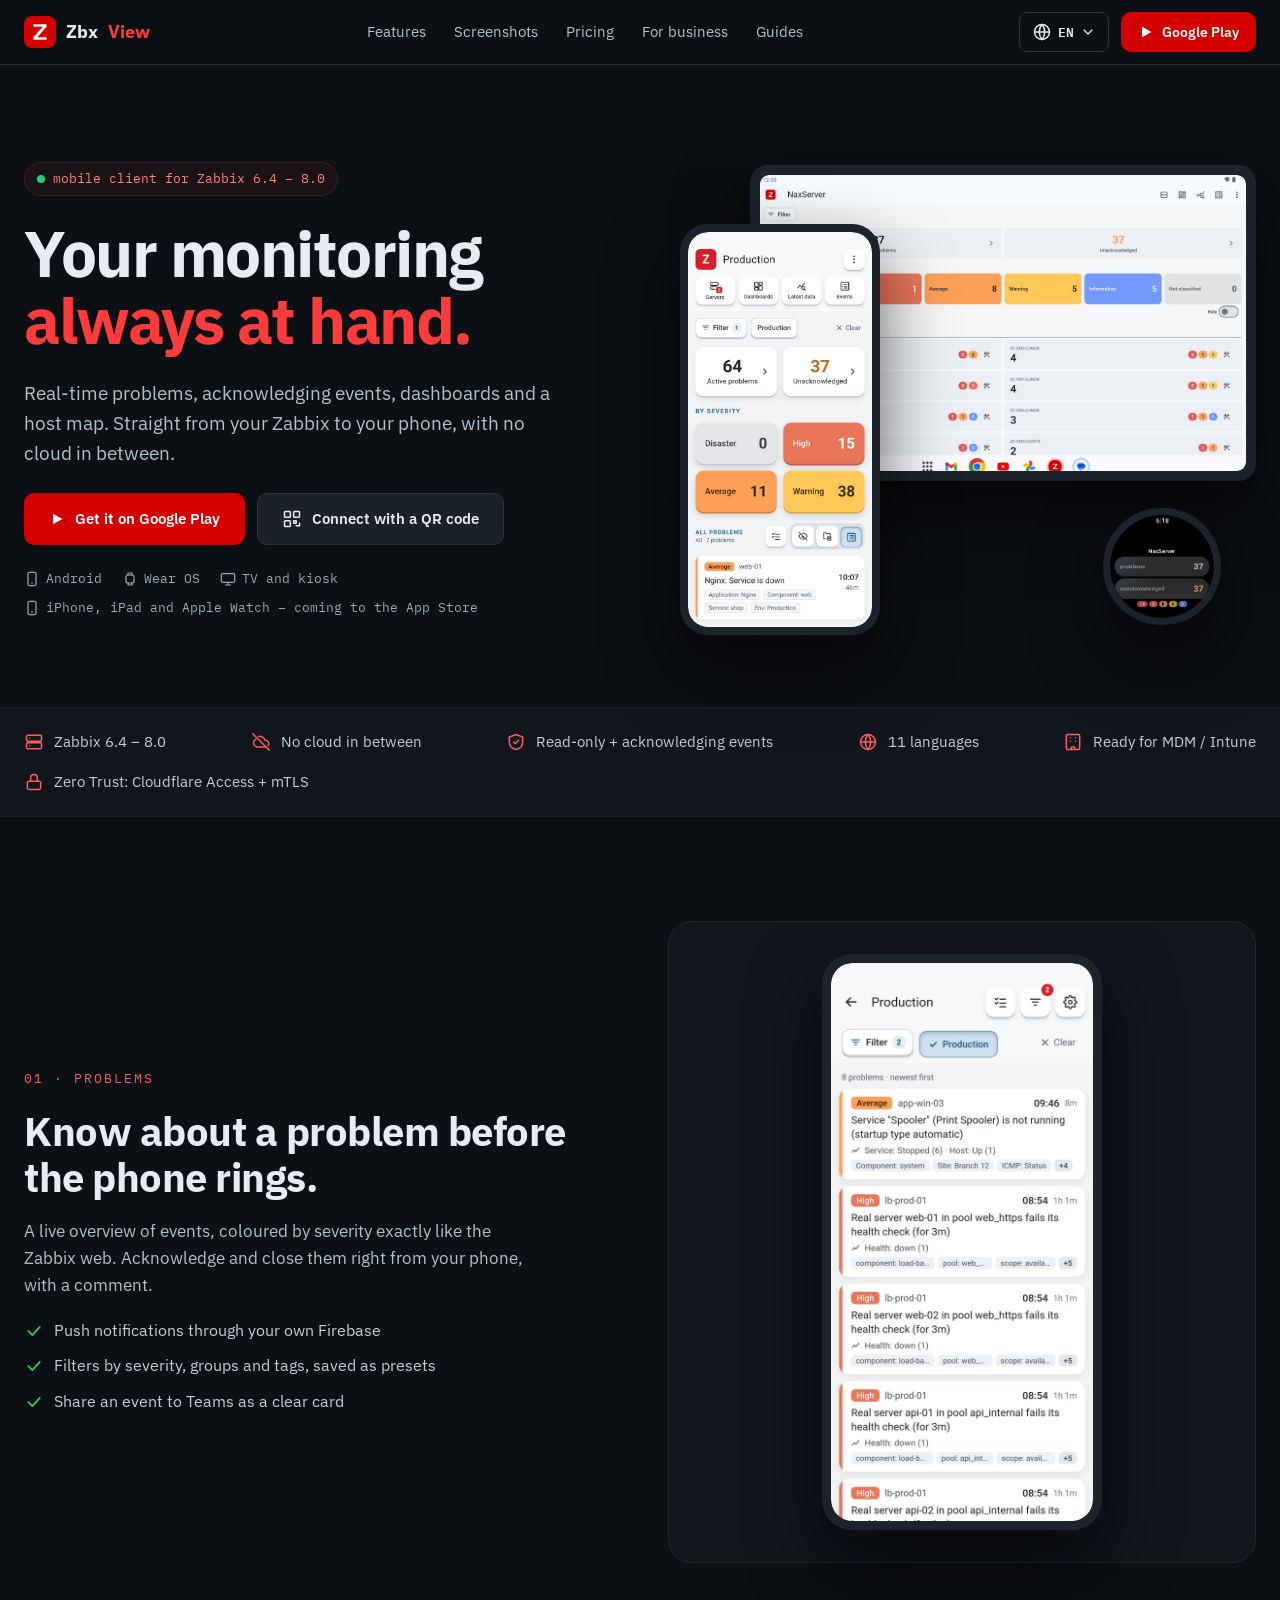
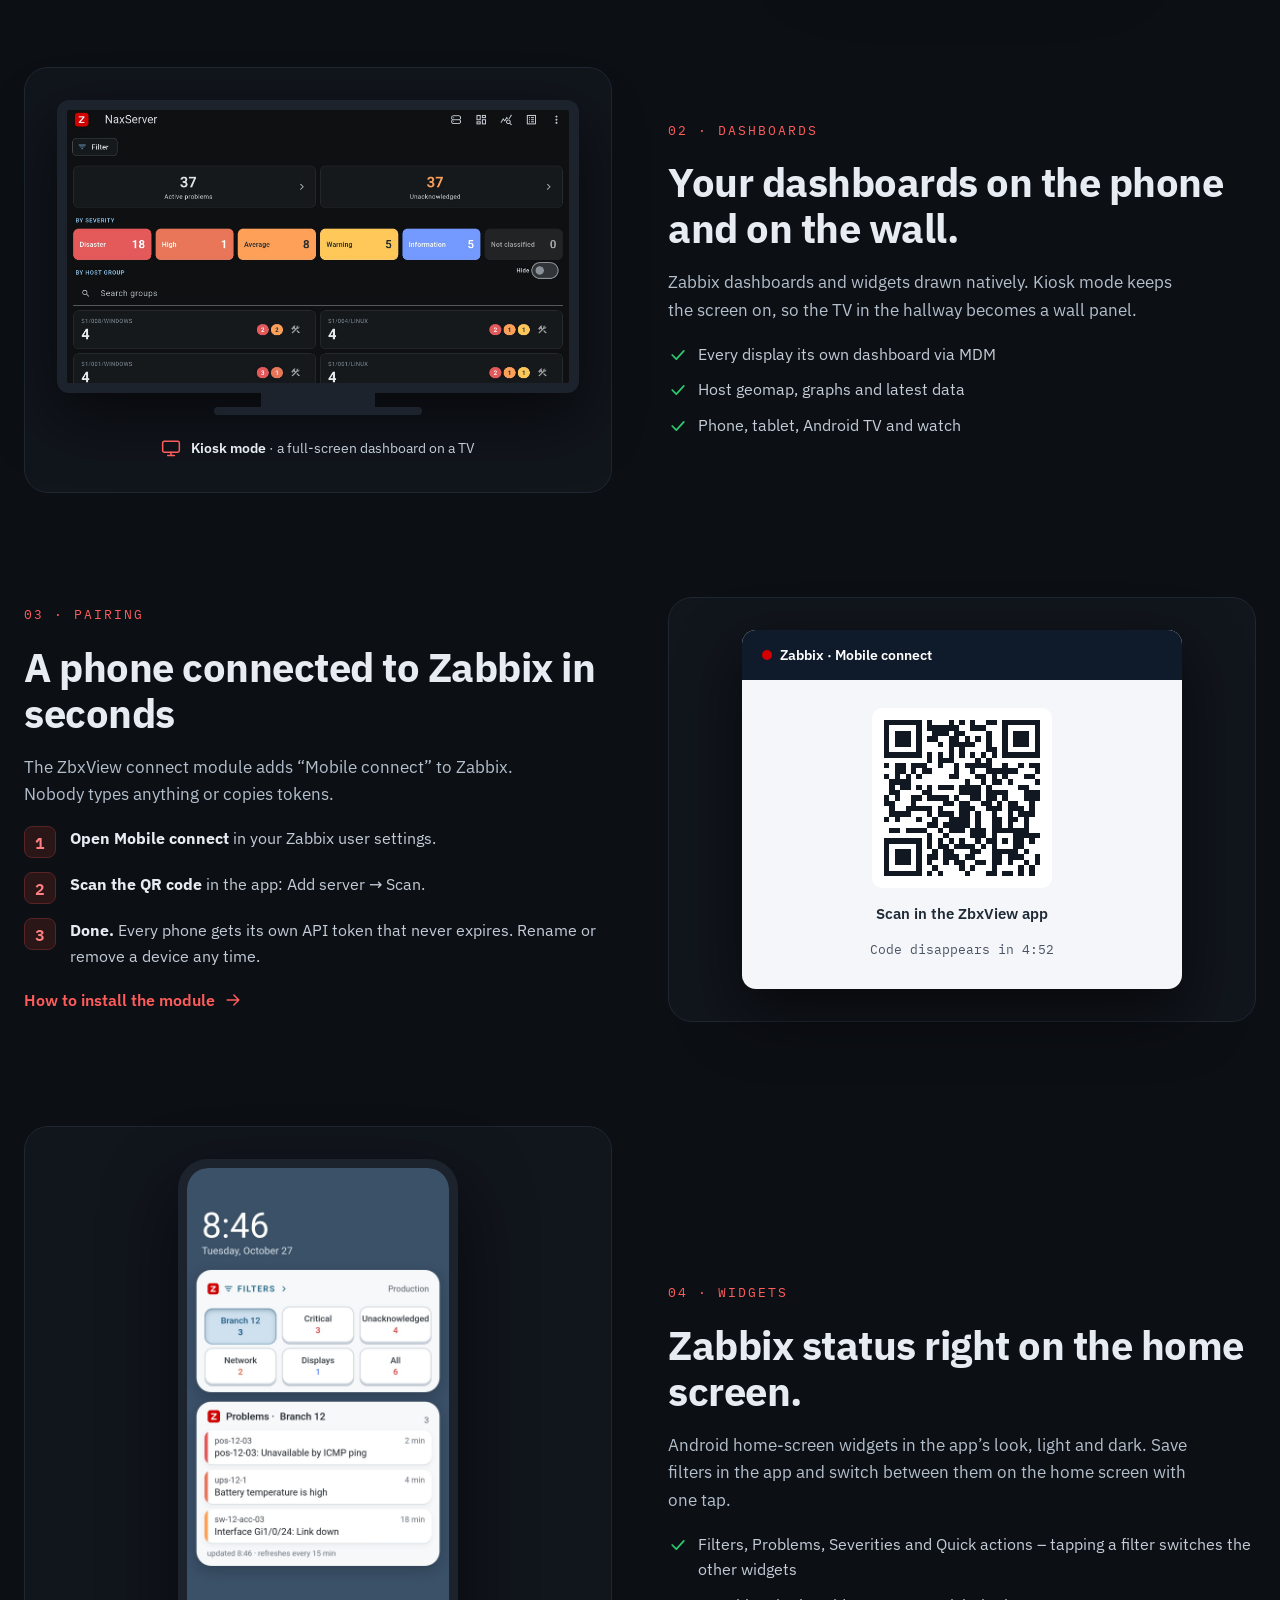
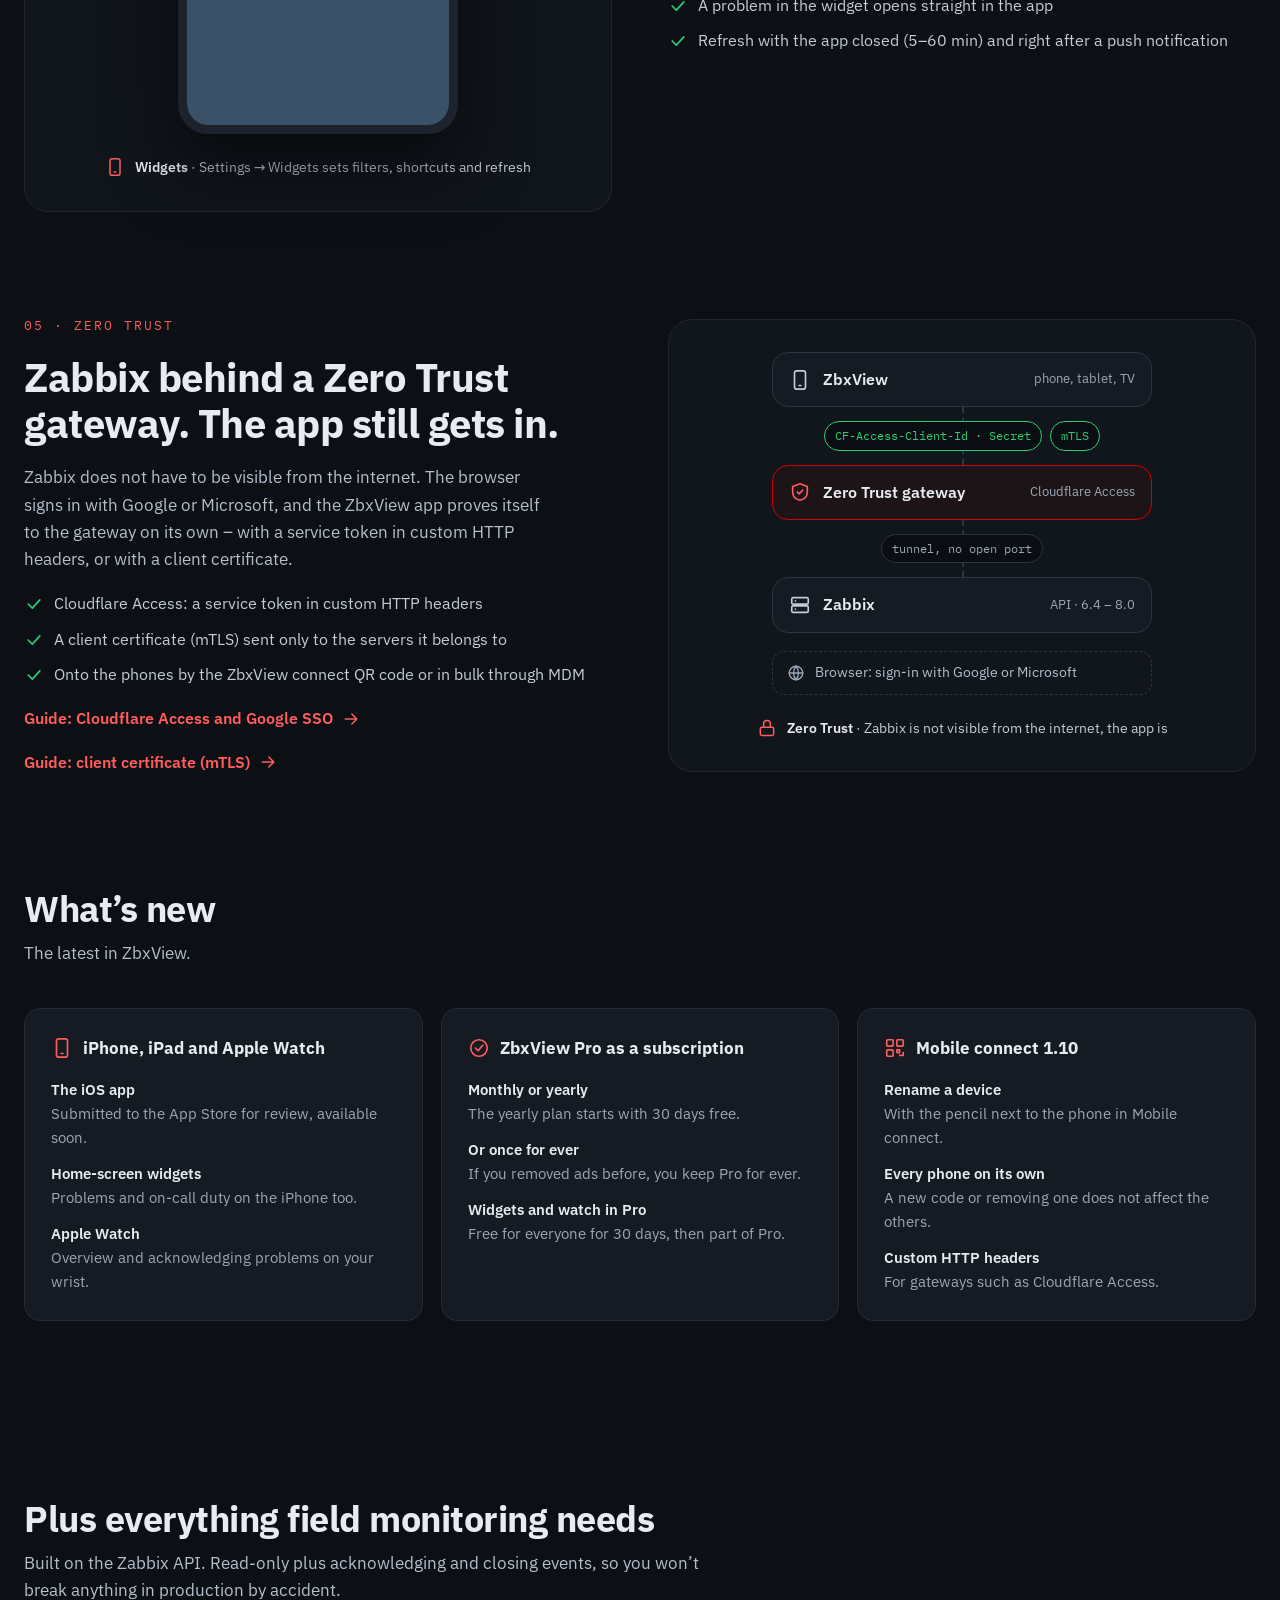
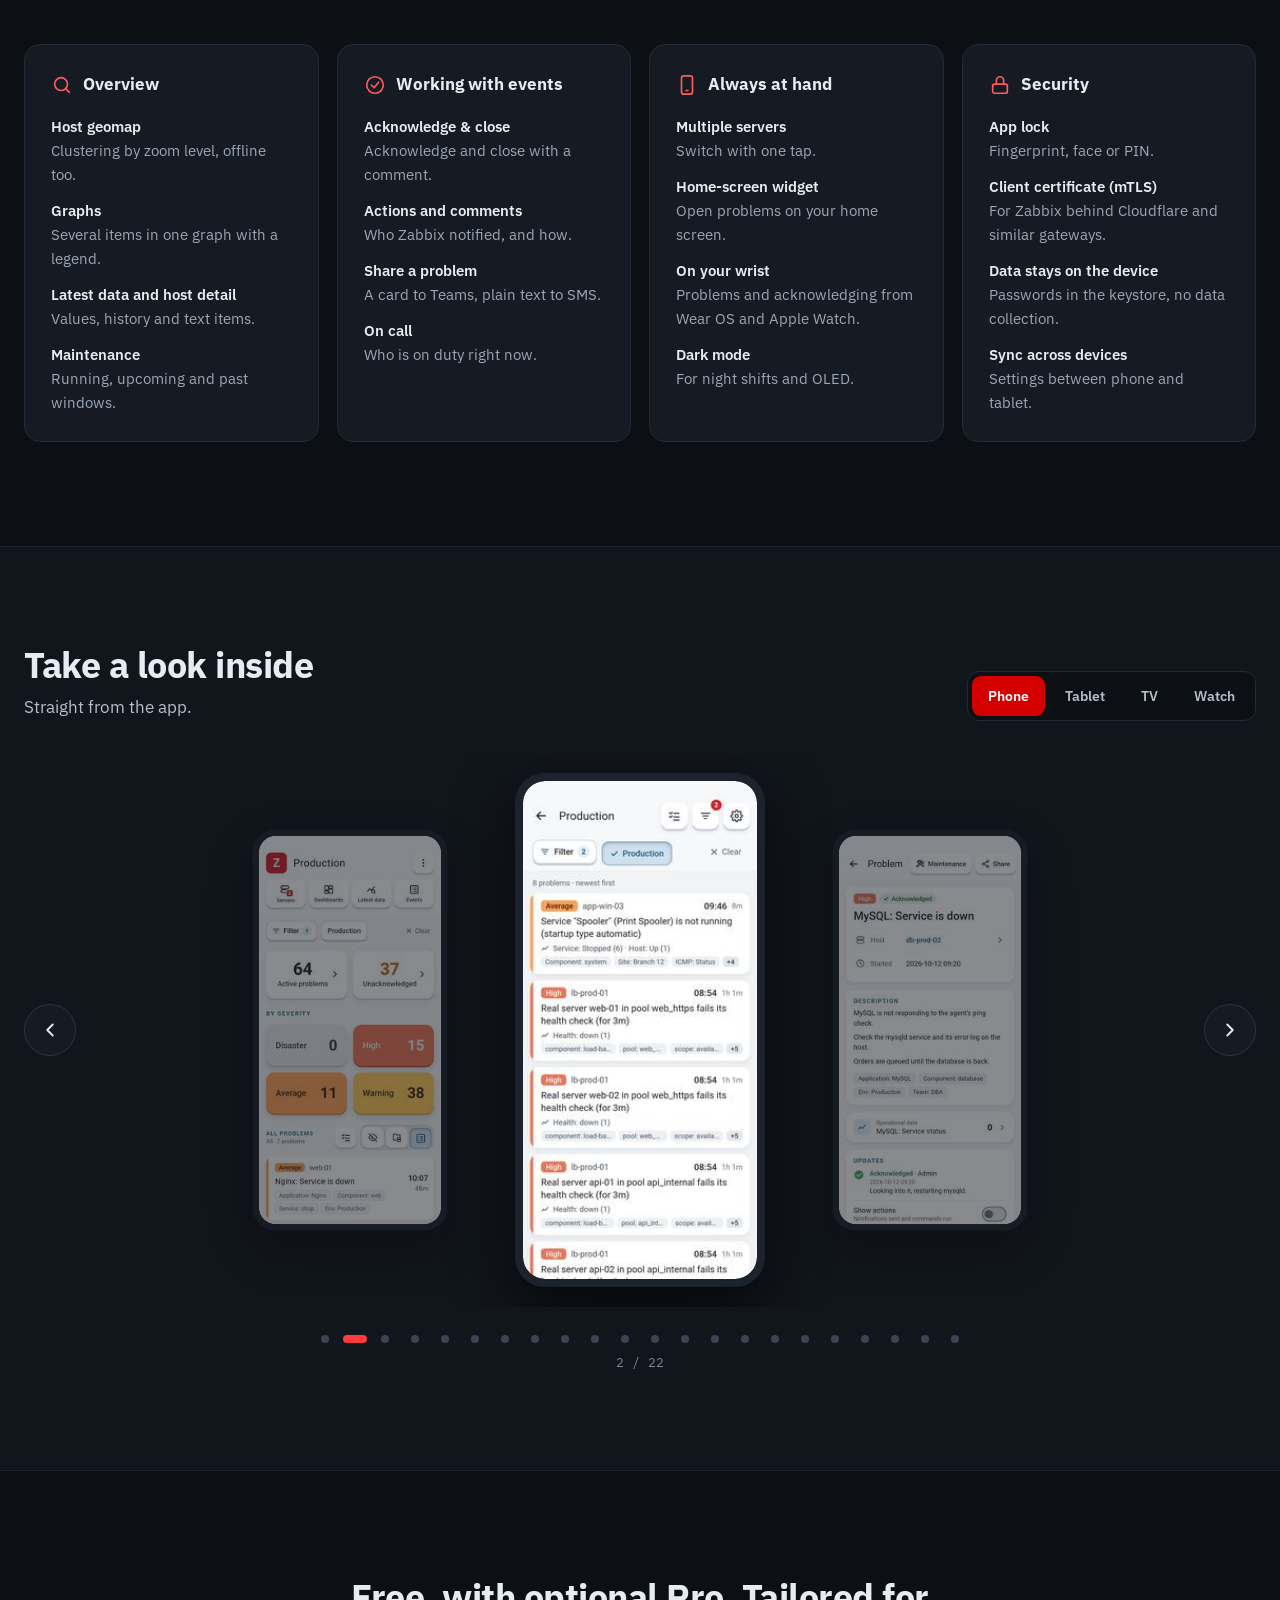
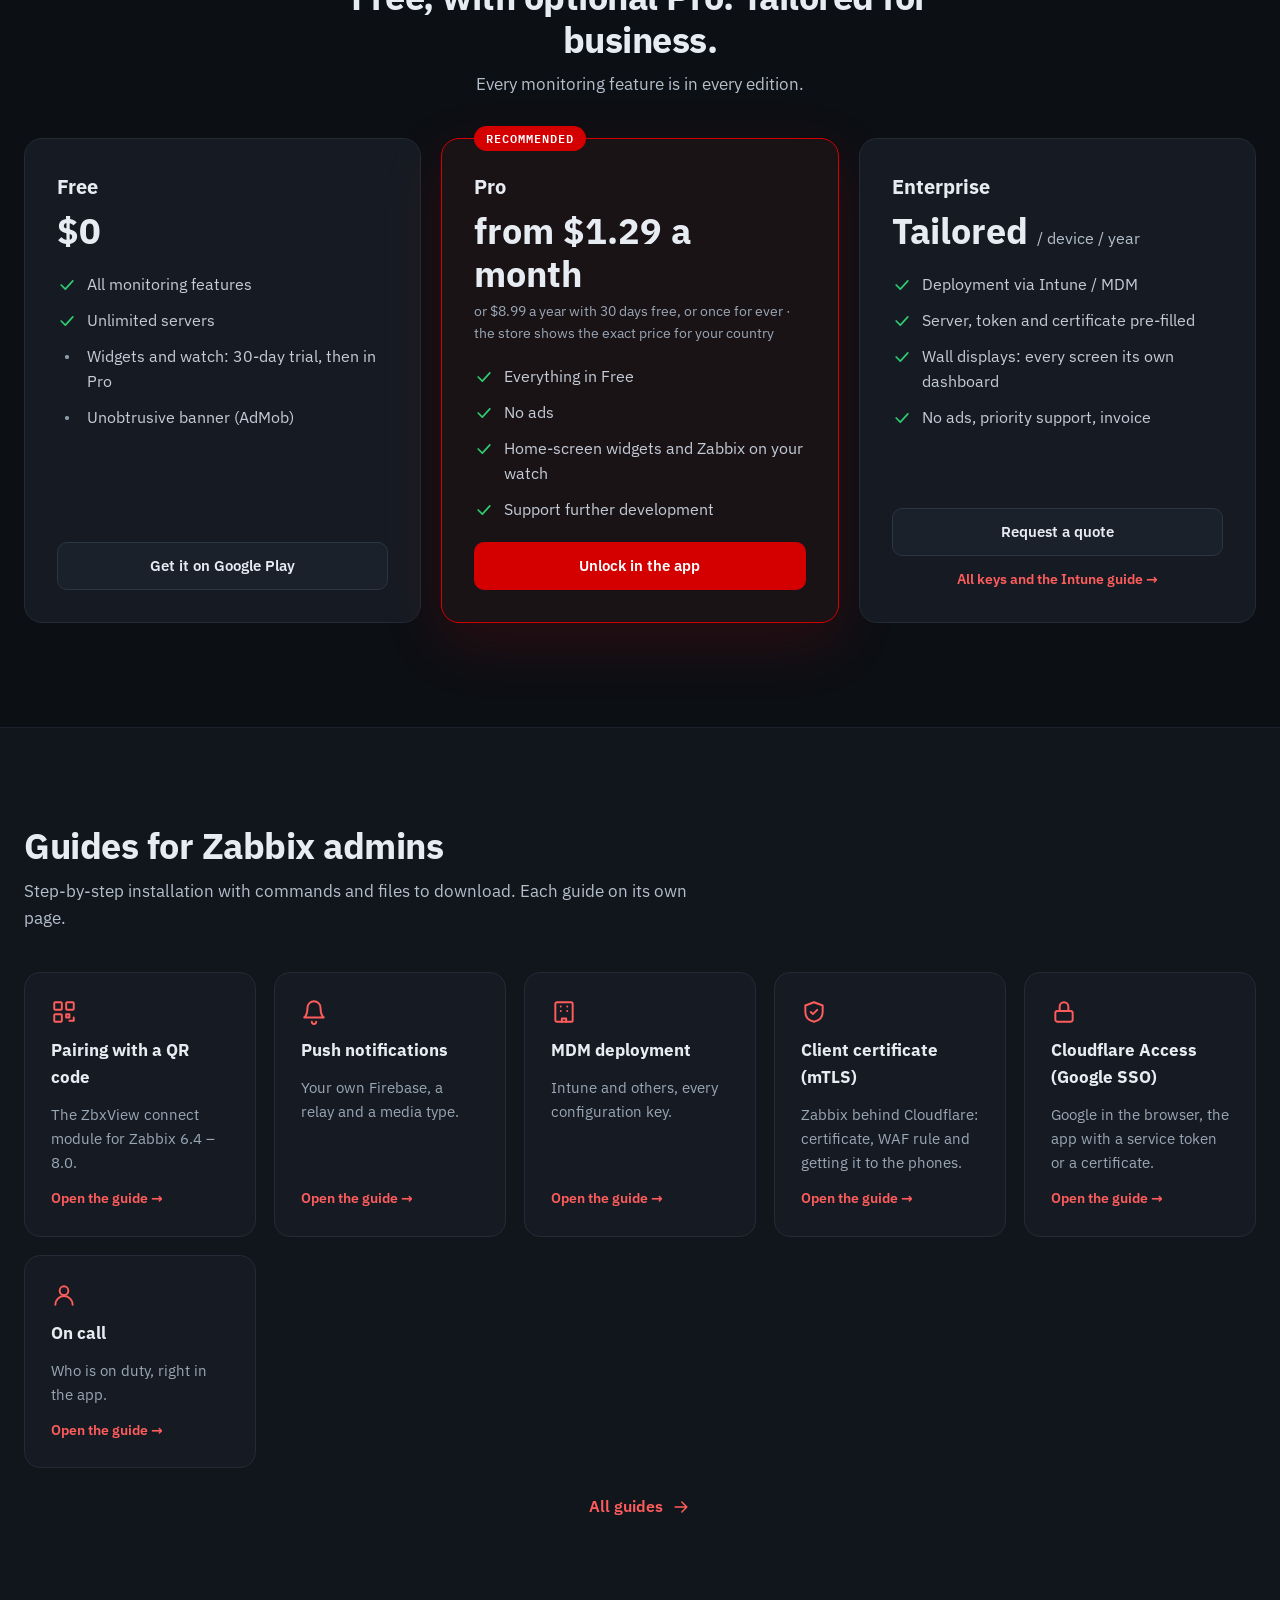
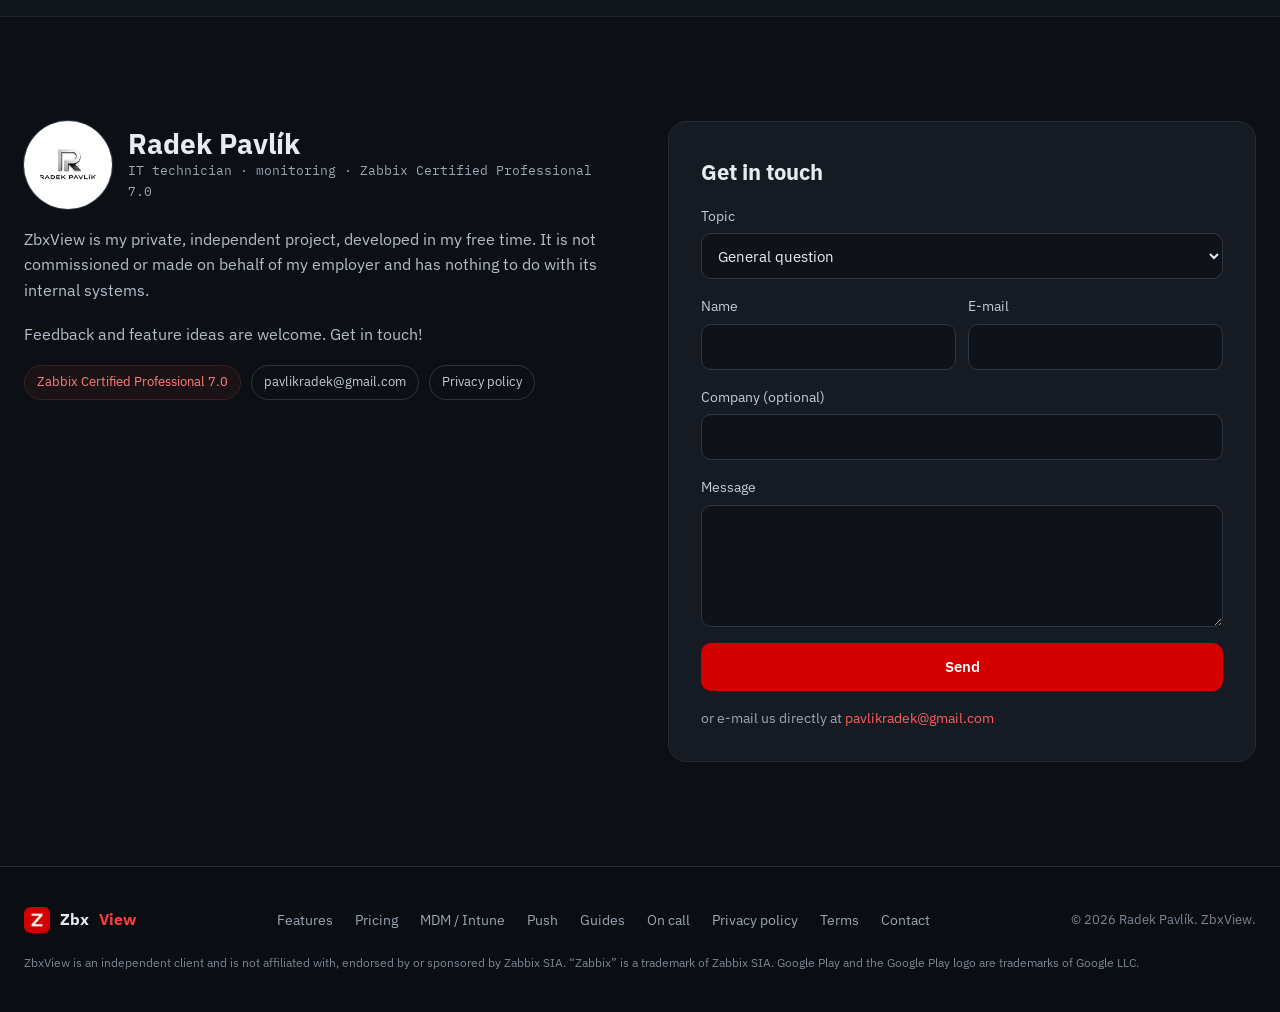
==== index.html @ 11bf3cc9 "Website: add Ukrainian, Slovak, Turkish, Simplified Chinese and Korean All i18n pages (index, push, " ====
<!doctype html>
<html lang="cs">
<head>
  <meta charset="utf-8" />
  <meta name="viewport" content="width=device-width, initial-scale=1" />
  <title>ZbxView: Zabbix Client — Zabbix monitoring in your pocket</title>
  <meta name="description" content="ZbxView je mobilní klient pro Zabbix. Sledujte problémy v reálném čase, potvrzujte a zavírejte události, mapu hostů a dashboardy — přímo z telefonu." />
  <meta property="og:title" content="ZbxView: Zabbix Client — Zabbix na dlani" />
  <meta property="og:description" content="Mobilní klient pro Zabbix monitoring. Problémy v reálném čase, geomapa, dashboardy, TV kiosk režim." />
  <meta property="og:type" content="website" />
  <link rel="icon" href="assets/icon.png" />
  <link rel="preload" href="assets/fonts/plex-sans-latin.woff2" as="font" type="font/woff2" crossorigin />
  <link rel="stylesheet" href="landing.css" />
  <!-- Google Search Console ownership verification (for Play developer website) -->
  <meta name="google-site-verification" content="ZpeQoZonprarYc8BYHQmGyVPLd46HmS_7QiXncfsaKU" />
  <script>
  // Old in-page guides moved to their own pages; keep shared links working.
  (function () {
    var moved = { '#push': 'push.html', '#push-setup': 'push.html#setup', '#connect-setup': 'connect.html#setup' };
    if (moved[location.hash]) location.replace(moved[location.hash]);
  })();
  </script>
</head>
<body>

  <!-- Icon sprite: line icons in the style of Tabler/Lucide (MIT). -->
  <svg width="0" height="0" style="position:absolute" aria-hidden="true">
    <defs>
      <symbol id="i-play" viewBox="0 0 24 24"><path d="M6 4v16l14-8L6 4z" fill="currentColor" stroke="none"/></symbol>
      <symbol id="i-qr" viewBox="0 0 24 24"><rect x="3" y="3" width="7" height="7" rx="1"/><rect x="14" y="3" width="7" height="7" rx="1"/><rect x="3" y="14" width="7" height="7" rx="1"/><path d="M14 14h3v3h-3zM17 20h4v-3"/></symbol>
      <symbol id="i-globe" viewBox="0 0 24 24"><circle cx="12" cy="12" r="9"/><path d="M3 12h18M12 3a14 14 0 0 1 0 18M12 3a14 14 0 0 0 0 18"/></symbol>
      <symbol id="i-chev" viewBox="0 0 24 24"><path d="m6 9 6 6 6-6"/></symbol>
      <symbol id="i-left" viewBox="0 0 24 24"><path d="m15 6-6 6 6 6"/></symbol>
      <symbol id="i-right" viewBox="0 0 24 24"><path d="m9 6 6 6-6 6"/></symbol>
      <symbol id="i-arrow" viewBox="0 0 24 24"><path d="M5 12h14M13 6l6 6-6 6"/></symbol>
      <symbol id="i-check" viewBox="0 0 24 24"><path d="m5 12 5 5 9-10"/></symbol>
      <symbol id="i-dot" viewBox="0 0 24 24"><circle cx="12" cy="12" r="1.5"/></symbol>
      <symbol id="i-phone" viewBox="0 0 24 24"><rect x="6" y="2" width="12" height="20" rx="2.5"/><path d="M11 18h2"/></symbol>
      <symbol id="i-watch" viewBox="0 0 24 24"><rect x="6" y="6" width="12" height="12" rx="3"/><path d="M9 6V3h6v3M9 18v3h6v-3"/></symbol>
      <symbol id="i-tv" viewBox="0 0 24 24"><rect x="2" y="4" width="20" height="13" rx="2"/><path d="M8 21h8M12 17v4"/></symbol>
      <symbol id="i-server" viewBox="0 0 24 24"><rect x="3" y="4" width="18" height="7" rx="1.5"/><rect x="3" y="13" width="18" height="7" rx="1.5"/><path d="M7 7.5h.01M7 16.5h.01"/></symbol>
      <symbol id="i-cloudoff" viewBox="0 0 24 24"><path d="m2 2 20 20"/><path d="M5.8 8.6A5 5 0 0 0 7 18h10.5M20.5 16.5A4 4 0 0 0 17.5 10h-.7A7 7 0 0 0 9 5.3"/></symbol>
      <symbol id="i-shield" viewBox="0 0 24 24"><path d="M12 3 4 6v6c0 5 3.5 8 8 9 4.5-1 8-4 8-9V6l-8-3z"/><path d="m9 12 2 2 4-4"/></symbol>
      <symbol id="i-building" viewBox="0 0 24 24"><rect x="4" y="3" width="16" height="18" rx="1.5"/><path d="M9 7h.01M15 7h.01M9 11h.01M15 11h.01M10 21v-3h4v3"/></symbol>
      <symbol id="i-search" viewBox="0 0 24 24"><circle cx="11" cy="11" r="7"/><path d="m20 20-3.5-3.5"/></symbol>
      <symbol id="i-checkc" viewBox="0 0 24 24"><circle cx="12" cy="12" r="9"/><path d="m8 12 3 3 5-6"/></symbol>
      <symbol id="i-lock" viewBox="0 0 24 24"><rect x="4" y="11" width="16" height="10" rx="2"/><path d="M8 11V7a4 4 0 0 1 8 0v4"/></symbol>
      <symbol id="i-bell" viewBox="0 0 24 24"><path d="M6 8a6 6 0 0 1 12 0c0 7 3 9 3 9H3s3-2 3-9"/><path d="M10 21a2 2 0 0 0 4 0"/></symbol>
      <symbol id="i-user" viewBox="0 0 24 24"><circle cx="12" cy="8" r="4"/><path d="M4 21a8 8 0 0 1 16 0"/></symbol>
    </defs>
  </svg>

  <header class="nav">
    <div class="wrap nav-row">
      <a class="brand" href="#top"><img src="assets/icon.png" alt="" width="32" height="32" />Zbx<b>View</b></a>
      <nav class="nav-links" aria-label="Menu">
        <a href="#features" data-i18n="nav_features">Funkce</a>
        <a href="#screens" data-i18n="nav_screens">Náhledy</a>
        <a href="#pricing" data-i18n="nav_pricing">Ceník</a>
        <a href="#enterprise" data-i18n="nav_enterprise">Pro firmy</a>
        <a href="docs.html" data-i18n="nav_docs">Návody</a>
      </nav>
      <div class="nav-actions">
        <div class="lang">
          <button type="button" class="lang-btn" aria-haspopup="true" aria-expanded="false" aria-label="Jazyk / Language">
            <svg class="ic"><use href="#i-globe"/></svg><span class="lang-cur">CZ</span><svg class="ic ic-s"><use href="#i-chev"/></svg>
          </button>
          <div class="lang-menu" hidden>
            <button type="button" class="lang-opt" data-lang="cs">Čeština</button>
            <button type="button" class="lang-opt" data-lang="en">English</button>
            <button type="button" class="lang-opt" data-lang="de">Deutsch</button>
            <button type="button" class="lang-opt" data-lang="es">Español</button>
            <button type="button" class="lang-opt" data-lang="fr">Français</button>
            <button type="button" class="lang-opt" data-lang="lv">Latviešu</button>
            <button type="button" class="lang-opt" data-lang="pt">Português</button>
            <button type="button" class="lang-opt" data-lang="ru">Русский</button>
            <button type="button" class="lang-opt" data-lang="it">Italiano</button>
            <button type="button" class="lang-opt" data-lang="pl">Polski</button>
            <button type="button" class="lang-opt" data-lang="ja">日本語</button>
            <button type="button" class="lang-opt" data-lang="uk">Українська</button>
            <button type="button" class="lang-opt" data-lang="sk">Slovenčina</button>
            <button type="button" class="lang-opt" data-lang="tr">Türkçe</button>
            <button type="button" class="lang-opt" data-lang="zh">简体中文</button>
            <button type="button" class="lang-opt" data-lang="ko">한국어</button>
          </div>
        </div>
        <a class="btn btn-primary btn-sm" href="https://play.google.com/store/apps/details?id=app.zbxview" target="_blank" rel="noopener"><svg class="ic ic-s"><use href="#i-play"/></svg>Google Play</a>
      </div>
    </div>
  </header>

  <main>
  <!-- HERO -->
  <section class="hero" id="top">
    <div class="wrap two-col">
      <div class="hero-text">
        <span class="eyebrow"><span class="dot"></span><span data-i18n="hero_eyebrow2">mobilní klient pro Zabbix 6.4 – 8.0</span></span>
        <h1 data-i18n="hero_h1">Tvůj monitoring<br /><span>vždy po ruce.</span></h1>
        <p class="lead" data-i18n="hero_lead2">Problémy v reálném čase, potvrzování událostí, dashboardy i mapa hostů. Přímo z tvého Zabbixu do telefonu, bez cloudu uprostřed.</p>
        <div class="cta">
          <a class="btn btn-primary btn-lg" href="https://play.google.com/store/apps/details?id=app.zbxview" target="_blank" rel="noopener"><svg class="ic ic-s"><use href="#i-play"/></svg><span data-i18n="hero_cta2">Získat na Google Play</span></a>
          <a class="btn btn-ghost btn-lg" href="#connect"><svg class="ic"><use href="#i-qr"/></svg><span data-i18n="hero_qr">Připojit QR kódem</span></a>
        </div>
        <div class="platforms">
          <span><svg class="ic ic-s"><use href="#i-phone"/></svg>Android</span>
          <span><svg class="ic ic-s"><use href="#i-watch"/></svg>Wear OS</span>
          <span><svg class="ic ic-s"><use href="#i-tv"/></svg><span data-i18n="plat_tv">TV a kiosk</span></span>
          <span><svg class="ic ic-s"><use href="#i-phone"/></svg><span data-i18n="plat_ios">iPhone, iPad a Apple Watch – brzy v App Store</span></span>
        </div>
      </div>
      <div class="devices" aria-hidden="true">
        <div class="dev dev-tablet"><img src="assets/shot1_tablet.jpg" alt="" /></div>
        <div class="dev dev-phone"><img src="assets/shot7_mobile.jpg" alt="" /></div>
        <div class="dev dev-watch"><img src="assets/shot46_watch.jpg" alt="" /></div>
      </div>
    </div>
  </section>

  <!-- AT A GLANCE -->
  <section class="strip" aria-label="ZbxView">
    <div class="wrap strip-row">
      <span><svg class="ic"><use href="#i-server"/></svg>Zabbix 6.4 – 8.0</span>
      <span><svg class="ic"><use href="#i-cloudoff"/></svg><span data-i18n="tr2">Žádný cloud uprostřed</span></span>
      <span><svg class="ic"><use href="#i-shield"/></svg><span data-i18n="tr3">Jen čtení + potvrzení událostí</span></span>
      <span><svg class="ic"><use href="#i-globe"/></svg><span data-i18n="tr4">11 jazyků</span></span>
      <span><svg class="ic"><use href="#i-building"/></svg><span data-i18n="tr5">Připraveno na MDM / Intune</span></span>
      <span><svg class="ic"><use href="#i-lock"/></svg><span data-i18n="tr6">Zero Trust: Cloudflare Access + mTLS</span></span>
    </div>
  </section>

  <!-- SHOWCASE -->
  <section id="features" class="showcase">
    <div class="wrap">

      <div class="two-col sc-row">
        <div class="sc-text">
          <span class="kicker" data-i18n="sc1_tag">01 · Problémy</span>
          <h2 data-i18n="sc1_h">Víš o problému dřív, než ti zavolají.</h2>
          <p data-i18n="sc1_p">Živý přehled událostí s barvami podle závažnosti přesně jako ve webovém Zabbixu. Potvrdíš i zavřeš je přímo z telefonu, s komentářem.</p>
          <ul class="checks">
            <li><svg class="ic"><use href="#i-check"/></svg><span data-i18n="sc1_b1">Push notifikace přes váš vlastní Firebase</span></li>
            <li><svg class="ic"><use href="#i-check"/></svg><span data-i18n="sc1_b2">Filtry podle závažnosti, skupin a tagů, uložené jako sestavy</span></li>
            <li><svg class="ic"><use href="#i-check"/></svg><span data-i18n="sc1_b3">Sdílení události do Teams jako přehledná karta</span></li>
          </ul>
        </div>
        <div class="sc-media">
          <div class="dev dev-phone dev-phone-lg"><img src="assets/shot8_mobile.jpg" alt="ZbxView" loading="lazy" /></div>
        </div>
      </div>

      <div class="two-col sc-row sc-flip">
        <div class="sc-text">
          <span class="kicker" data-i18n="sc2_tag">02 · Dashboardy</span>
          <h2 data-i18n="sc2_h">Tvoje dashboardy na telefonu i na zdi.</h2>
          <p data-i18n="sc2_p">Zabbix dashboardy a widgety vykreslené nativně. Kiosk režim drží obrazovku zapnutou, takže z televize na chodbě uděláš nástěnný panel.</p>
          <ul class="checks">
            <li><svg class="ic"><use href="#i-check"/></svg><span data-i18n="sc2_b1">Každému displeji vlastní dashboard přes MDM</span></li>
            <li><svg class="ic"><use href="#i-check"/></svg><span data-i18n="sc2_b2">Geomapa hostů, grafy a poslední data</span></li>
            <li><svg class="ic"><use href="#i-check"/></svg><span data-i18n="sc2_b3">Telefon, tablet, Android TV i hodinky</span></li>
          </ul>
        </div>
        <div class="sc-media">
          <div class="tv">
            <div class="tv-screen"><img src="assets/shot33_tv.jpg" alt="ZbxView TV" loading="lazy" /></div>
            <div class="tv-neck"></div><div class="tv-foot"></div>
          </div>
          <p class="sc-cap"><svg class="ic"><use href="#i-tv"/></svg><span data-i18n="sc2_cap"><b>Kiosk režim</b> · celoobrazovkový dashboard na televizi</span></p>
        </div>
      </div>

      <div class="two-col sc-row" id="connect">
        <div class="sc-text">
          <span class="kicker" data-i18n="sc3_tag">03 · Párování</span>
          <h2 data-i18n="conn_h2">Telefon připojený k Zabbixu za pár vteřin</h2>
          <p data-i18n="sc3_p">Modul ZbxView connect přidá do Zabbixu „Připojení telefonu“. Nikdo nic nevypisuje ani neopisuje tokeny.</p>
          <ol class="steps">
            <li><span class="num">1</span><span data-i18n="sc3_s1"><b>Otevři Připojení telefonu</b> v uživatelském nastavení Zabbixu.</span></li>
            <li><span class="num">2</span><span data-i18n="sc3_s2"><b>Naskenuj QR kód</b> v aplikaci: Přidat server → Naskenovat.</span></li>
            <li><span class="num">3</span><span data-i18n="sc3_s3"><b>Hotovo.</b> Každý telefon má vlastní API token, který nevyprší. Zařízení jde kdykoli přejmenovat nebo odebrat.</span></li>
          </ol>
          <a class="more" href="connect.html"><span data-i18n="sc3_link">Návod na instalaci modulu</span><svg class="ic"><use href="#i-arrow"/></svg></a>
        </div>
        <div class="sc-media">
          <div class="qrwin" aria-hidden="true">
            <div class="qrwin-bar"><span class="qrwin-dot"></span><span data-i18n="sc3_win">Zabbix · Připojení telefonu</span></div>
            <div class="qrwin-body">
              <svg class="qr" viewBox="0 0 29 29" aria-hidden="true"><path d="M0 0h1v1h-1zM1 0h1v1h-1zM2 0h1v1h-1zM3 0h1v1h-1zM4 0h1v1h-1zM5 0h1v1h-1zM6 0h1v1h-1zM8 0h1v1h-1zM12 0h1v1h-1zM14 0h1v1h-1zM16 0h1v1h-1zM19 0h1v1h-1zM20 0h1v1h-1zM22 0h1v1h-1zM23 0h1v1h-1zM24 0h1v1h-1zM25 0h1v1h-1zM26 0h1v1h-1zM27 0h1v1h-1zM28 0h1v1h-1zM0 1h1v1h-1zM6 1h1v1h-1zM8 1h1v1h-1zM9 1h1v1h-1zM10 1h1v1h-1zM11 1h1v1h-1zM12 1h1v1h-1zM13 1h1v1h-1zM16 1h1v1h-1zM17 1h1v1h-1zM18 1h1v1h-1zM22 1h1v1h-1zM28 1h1v1h-1zM0 2h1v1h-1zM2 2h1v1h-1zM3 2h1v1h-1zM4 2h1v1h-1zM6 2h1v1h-1zM9 2h1v1h-1zM10 2h1v1h-1zM11 2h1v1h-1zM13 2h1v1h-1zM14 2h1v1h-1zM19 2h1v1h-1zM22 2h1v1h-1zM24 2h1v1h-1zM25 2h1v1h-1zM26 2h1v1h-1zM28 2h1v1h-1zM0 3h1v1h-1zM2 3h1v1h-1zM3 3h1v1h-1zM4 3h1v1h-1zM6 3h1v1h-1zM8 3h1v1h-1zM9 3h1v1h-1zM12 3h1v1h-1zM13 3h1v1h-1zM15 3h1v1h-1zM17 3h1v1h-1zM19 3h1v1h-1zM22 3h1v1h-1zM24 3h1v1h-1zM25 3h1v1h-1zM26 3h1v1h-1zM28 3h1v1h-1zM0 4h1v1h-1zM2 4h1v1h-1zM3 4h1v1h-1zM4 4h1v1h-1zM6 4h1v1h-1zM10 4h1v1h-1zM12 4h1v1h-1zM13 4h1v1h-1zM14 4h1v1h-1zM15 4h1v1h-1zM16 4h1v1h-1zM19 4h1v1h-1zM22 4h1v1h-1zM24 4h1v1h-1zM25 4h1v1h-1zM26 4h1v1h-1zM28 4h1v1h-1zM0 5h1v1h-1zM6 5h1v1h-1zM12 5h1v1h-1zM14 5h1v1h-1zM19 5h1v1h-1zM20 5h1v1h-1zM22 5h1v1h-1zM28 5h1v1h-1zM0 6h1v1h-1zM1 6h1v1h-1zM2 6h1v1h-1zM3 6h1v1h-1zM4 6h1v1h-1zM5 6h1v1h-1zM6 6h1v1h-1zM8 6h1v1h-1zM10 6h1v1h-1zM12 6h1v1h-1zM14 6h1v1h-1zM16 6h1v1h-1zM18 6h1v1h-1zM20 6h1v1h-1zM22 6h1v1h-1zM23 6h1v1h-1zM24 6h1v1h-1zM25 6h1v1h-1zM26 6h1v1h-1zM27 6h1v1h-1zM28 6h1v1h-1zM8 7h1v1h-1zM10 7h1v1h-1zM11 7h1v1h-1zM12 7h1v1h-1zM17 7h1v1h-1zM19 7h1v1h-1zM0 8h1v1h-1zM2 8h1v1h-1zM3 8h1v1h-1zM5 8h1v1h-1zM6 8h1v1h-1zM7 8h1v1h-1zM10 8h1v1h-1zM13 8h1v1h-1zM15 8h1v1h-1zM16 8h1v1h-1zM17 8h1v1h-1zM18 8h1v1h-1zM19 8h1v1h-1zM22 8h1v1h-1zM25 8h1v1h-1zM27 8h1v1h-1zM28 8h1v1h-1zM2 9h1v1h-1zM3 9h1v1h-1zM5 9h1v1h-1zM7 9h1v1h-1zM8 9h1v1h-1zM13 9h1v1h-1zM16 9h1v1h-1zM19 9h1v1h-1zM20 9h1v1h-1zM21 9h1v1h-1zM22 9h1v1h-1zM23 9h1v1h-1zM24 9h1v1h-1zM28 9h1v1h-1zM0 10h1v1h-1zM2 10h1v1h-1zM4 10h1v1h-1zM6 10h1v1h-1zM12 10h1v1h-1zM13 10h1v1h-1zM17 10h1v1h-1zM18 10h1v1h-1zM20 10h1v1h-1zM22 10h1v1h-1zM26 10h1v1h-1zM27 10h1v1h-1zM1 11h1v1h-1zM2 11h1v1h-1zM3 11h1v1h-1zM4 11h1v1h-1zM15 11h1v1h-1zM18 11h1v1h-1zM20 11h1v1h-1zM21 11h1v1h-1zM23 11h1v1h-1zM28 11h1v1h-1zM1 12h1v1h-1zM3 12h1v1h-1zM4 12h1v1h-1zM6 12h1v1h-1zM8 12h1v1h-1zM10 12h1v1h-1zM11 12h1v1h-1zM12 12h1v1h-1zM14 12h1v1h-1zM15 12h1v1h-1zM16 12h1v1h-1zM17 12h1v1h-1zM19 12h1v1h-1zM25 12h1v1h-1zM26 12h1v1h-1zM1 13h1v1h-1zM2 13h1v1h-1zM7 13h1v1h-1zM8 13h1v1h-1zM14 13h1v1h-1zM15 13h1v1h-1zM16 13h1v1h-1zM17 13h1v1h-1zM19 13h1v1h-1zM20 13h1v1h-1zM21 13h1v1h-1zM22 13h1v1h-1zM26 13h1v1h-1zM27 13h1v1h-1zM28 13h1v1h-1zM0 14h1v1h-1zM2 14h1v1h-1zM5 14h1v1h-1zM6 14h1v1h-1zM8 14h1v1h-1zM9 14h1v1h-1zM10 14h1v1h-1zM11 14h1v1h-1zM13 14h1v1h-1zM16 14h1v1h-1zM17 14h1v1h-1zM19 14h1v1h-1zM20 14h1v1h-1zM22 14h1v1h-1zM26 14h1v1h-1zM27 14h1v1h-1zM28 14h1v1h-1zM0 15h1v1h-1zM1 15h1v1h-1zM5 15h1v1h-1zM11 15h1v1h-1zM12 15h1v1h-1zM14 15h1v1h-1zM15 15h1v1h-1zM18 15h1v1h-1zM19 15h1v1h-1zM21 15h1v1h-1zM23 15h1v1h-1zM24 15h1v1h-1zM27 15h1v1h-1zM1 16h1v1h-1zM4 16h1v1h-1zM5 16h1v1h-1zM6 16h1v1h-1zM7 16h1v1h-1zM8 16h1v1h-1zM10 16h1v1h-1zM14 16h1v1h-1zM15 16h1v1h-1zM16 16h1v1h-1zM19 16h1v1h-1zM20 16h1v1h-1zM21 16h1v1h-1zM23 16h1v1h-1zM24 16h1v1h-1zM25 16h1v1h-1zM27 16h1v1h-1zM1 17h1v1h-1zM2 17h1v1h-1zM3 17h1v1h-1zM4 17h1v1h-1zM8 17h1v1h-1zM10 17h1v1h-1zM11 17h1v1h-1zM12 17h1v1h-1zM14 17h1v1h-1zM15 17h1v1h-1zM17 17h1v1h-1zM20 17h1v1h-1zM23 17h1v1h-1zM25 17h1v1h-1zM26 17h1v1h-1zM27 17h1v1h-1zM0 18h1v1h-1zM2 18h1v1h-1zM6 18h1v1h-1zM9 18h1v1h-1zM12 18h1v1h-1zM13 18h1v1h-1zM14 18h1v1h-1zM15 18h1v1h-1zM17 18h1v1h-1zM20 18h1v1h-1zM21 18h1v1h-1zM23 18h1v1h-1zM24 18h1v1h-1zM26 18h1v1h-1zM8 19h1v1h-1zM9 19h1v1h-1zM11 19h1v1h-1zM12 19h1v1h-1zM13 19h1v1h-1zM14 19h1v1h-1zM15 19h1v1h-1zM17 19h1v1h-1zM20 19h1v1h-1zM21 19h1v1h-1zM23 19h1v1h-1zM26 19h1v1h-1zM1 20h1v1h-1zM2 20h1v1h-1zM4 20h1v1h-1zM5 20h1v1h-1zM6 20h1v1h-1zM7 20h1v1h-1zM10 20h1v1h-1zM12 20h1v1h-1zM13 20h1v1h-1zM14 20h1v1h-1zM16 20h1v1h-1zM17 20h1v1h-1zM18 20h1v1h-1zM20 20h1v1h-1zM21 20h1v1h-1zM22 20h1v1h-1zM23 20h1v1h-1zM24 20h1v1h-1zM25 20h1v1h-1zM26 20h1v1h-1zM8 21h1v1h-1zM11 21h1v1h-1zM16 21h1v1h-1zM17 21h1v1h-1zM18 21h1v1h-1zM20 21h1v1h-1zM24 21h1v1h-1zM25 21h1v1h-1zM26 21h1v1h-1zM27 21h1v1h-1zM28 21h1v1h-1zM0 22h1v1h-1zM1 22h1v1h-1zM2 22h1v1h-1zM3 22h1v1h-1zM4 22h1v1h-1zM5 22h1v1h-1zM6 22h1v1h-1zM8 22h1v1h-1zM10 22h1v1h-1zM12 22h1v1h-1zM14 22h1v1h-1zM17 22h1v1h-1zM19 22h1v1h-1zM20 22h1v1h-1zM22 22h1v1h-1zM24 22h1v1h-1zM25 22h1v1h-1zM27 22h1v1h-1zM0 23h1v1h-1zM6 23h1v1h-1zM8 23h1v1h-1zM10 23h1v1h-1zM11 23h1v1h-1zM13 23h1v1h-1zM14 23h1v1h-1zM15 23h1v1h-1zM16 23h1v1h-1zM18 23h1v1h-1zM20 23h1v1h-1zM24 23h1v1h-1zM25 23h1v1h-1zM0 24h1v1h-1zM2 24h1v1h-1zM3 24h1v1h-1zM4 24h1v1h-1zM6 24h1v1h-1zM9 24h1v1h-1zM11 24h1v1h-1zM12 24h1v1h-1zM16 24h1v1h-1zM17 24h1v1h-1zM20 24h1v1h-1zM21 24h1v1h-1zM22 24h1v1h-1zM23 24h1v1h-1zM24 24h1v1h-1zM26 24h1v1h-1zM0 25h1v1h-1zM2 25h1v1h-1zM3 25h1v1h-1zM4 25h1v1h-1zM6 25h1v1h-1zM8 25h1v1h-1zM9 25h1v1h-1zM11 25h1v1h-1zM12 25h1v1h-1zM13 25h1v1h-1zM15 25h1v1h-1zM16 25h1v1h-1zM20 25h1v1h-1zM21 25h1v1h-1zM23 25h1v1h-1zM24 25h1v1h-1zM25 25h1v1h-1zM28 25h1v1h-1zM0 26h1v1h-1zM2 26h1v1h-1zM3 26h1v1h-1zM4 26h1v1h-1zM6 26h1v1h-1zM8 26h1v1h-1zM11 26h1v1h-1zM13 26h1v1h-1zM14 26h1v1h-1zM17 26h1v1h-1zM18 26h1v1h-1zM20 26h1v1h-1zM21 26h1v1h-1zM23 26h1v1h-1zM26 26h1v1h-1zM28 26h1v1h-1zM0 27h1v1h-1zM6 27h1v1h-1zM9 27h1v1h-1zM14 27h1v1h-1zM16 27h1v1h-1zM20 27h1v1h-1zM25 27h1v1h-1zM27 27h1v1h-1zM0 28h1v1h-1zM1 28h1v1h-1zM2 28h1v1h-1zM3 28h1v1h-1zM4 28h1v1h-1zM5 28h1v1h-1zM6 28h1v1h-1zM8 28h1v1h-1zM10 28h1v1h-1zM15 28h1v1h-1zM19 28h1v1h-1zM20 28h1v1h-1zM22 28h1v1h-1zM23 28h1v1h-1zM25 28h1v1h-1zM27 28h1v1h-1z" fill="#111821"/></svg>
              <div class="qrwin-title" data-i18n="sc3_scan">Naskenujte v aplikaci ZbxView</div>
              <div class="qrwin-timer" data-i18n="sc3_timer">Kód zmizí za 4:52</div>
            </div>
          </div>
        </div>
      </div>

      <div class="two-col sc-row sc-flip" id="widgets">
        <div class="sc-text">
          <span class="kicker" data-i18n="sc4_tag">04 · Widgety</span>
          <h2 data-i18n="sc4_h">Stav Zabbixu přímo na ploše telefonu.</h2>
          <p data-i18n="sc4_p">Widgety na plochu Androidu ve vzhledu aplikace, světlé i tmavé. Filtry si uložíte v aplikaci a na ploše mezi nimi přepínáte jedním klepnutím.</p>
          <ul class="checks">
            <li><svg class="ic"><use href="#i-check"/></svg><span data-i18n="sc4_b1">Filtry, Problémy, Závažnosti a Rychlé akce – klepnutí na filtr přepne ostatní widgety</span></li>
            <li><svg class="ic"><use href="#i-check"/></svg><span data-i18n="sc4_b2">Problém z widgetu se otevře rovnou v aplikaci</span></li>
            <li><svg class="ic"><use href="#i-check"/></svg><span data-i18n="sc4_b3">Obnova i se zavřenou aplikací (5–60 min) a hned po push notifikaci</span></li>
          </ul>
        </div>
        <div class="sc-media">
          <div class="dev dev-phone dev-phone-lg"><img src="assets/shot12_mobile.jpg" alt="ZbxView – home-screen widgets" loading="lazy" /></div>
          <p class="sc-cap"><svg class="ic"><use href="#i-phone"/></svg><span data-i18n="sc4_cap"><b>Widgety</b> · Nastavení → Widgety určí filtry, zkratky a obnovu</span></p>
        </div>
      </div>


      <div class="two-col sc-row" id="zerotrust">
        <div class="sc-text">
          <span class="kicker" data-i18n="sc5_tag">05 · Zero Trust</span>
          <h2 data-i18n="sc5_h">Zabbix za Zero Trust bránou. Aplikace projde i tak.</h2>
          <p data-i18n="sc5_p">Zabbix nemusí být vidět z internetu. Prohlížeč se přihlásí přes Google nebo Microsoft, aplikace ZbxView se bráně prokáže sama – service tokenem ve vlastních HTTP hlavičkách, nebo klientským certifikátem.</p>
          <ul class="checks">
            <li><svg class="ic"><use href="#i-check"/></svg><span data-i18n="sc5_b1">Cloudflare Access: service token ve vlastních HTTP hlavičkách</span></li>
            <li><svg class="ic"><use href="#i-check"/></svg><span data-i18n="sc5_b2">Klientský certifikát (mTLS), který dostanou jen servery, kterým patří</span></li>
            <li><svg class="ic"><use href="#i-check"/></svg><span data-i18n="sc5_b3">Do telefonů QR kódem ze ZbxView connect nebo hromadně přes MDM</span></li>
          </ul>
          <a class="more" href="access.html"><span data-i18n="sc5_link">Návod: Cloudflare Access a Google SSO</span><svg class="ic"><use href="#i-arrow"/></svg></a>
          <a class="more" href="mtls.html"><span data-i18n="sc5_link2">Návod: klientský certifikát (mTLS)</span><svg class="ic"><use href="#i-arrow"/></svg></a>
        </div>
        <div class="sc-media">
          <div class="zt" aria-hidden="true">
            <div class="zt-node"><svg class="ic"><use href="#i-phone"/></svg><b>ZbxView</b><span data-i18n="sc5_n1">telefon, tablet, TV</span></div>
            <div class="zt-link"><span class="zt-chip">CF-Access-Client-Id · Secret</span><span class="zt-chip">mTLS</span></div>
            <div class="zt-node zt-gate"><svg class="ic"><use href="#i-shield"/></svg><b data-i18n="sc5_n2">Zero Trust brána</b><span>Cloudflare Access</span></div>
            <div class="zt-link"><span class="zt-chip zt-chip-dim" data-i18n="sc5_tunnel">tunel, žádný otevřený port</span></div>
            <div class="zt-node"><svg class="ic"><use href="#i-server"/></svg><b>Zabbix</b><span>API · 6.4 – 8.0</span></div>
            <div class="zt-side"><svg class="ic"><use href="#i-globe"/></svg><span data-i18n="sc5_browser">Prohlížeč: přihlášení přes Google nebo Microsoft</span></div>
          </div>
          <p class="sc-cap"><svg class="ic"><use href="#i-lock"/></svg><span data-i18n="sc5_cap"><b>Zero Trust</b> · Zabbix není vidět z internetu, aplikace ano</span></p>
        </div>
      </div>
    </div>
  </section>

  <!-- FEATURE GROUPS -->
  <!-- NEWS -->
  <section class="groups" id="news">
    <div class="wrap">
      <div class="head">
        <h2 data-i18n="nw_h">Novinky</h2>
        <p data-i18n="nw_p">Co je ve ZbxView nového.</p>
      </div>
      <div class="group-grid">
        <div class="card">
          <h3><svg class="ic"><use href="#i-phone"/></svg><span data-i18n="nw1_h">iPhone, iPad a Apple Watch</span></h3>
          <ul>
            <li><b data-i18n="nw1_a">Aplikace pro iOS</b><span data-i18n="nw1_ad">Odeslaná ke schválení do App Store, brzy ke stažení.</span></li>
            <li><b data-i18n="nw1_b">Widgety na ploše</b><span data-i18n="nw1_bd">Problémy a pohotovosti i na iPhonu.</span></li>
            <li><b data-i18n="nw1_c">Apple Watch</b><span data-i18n="nw1_cd">Přehled a potvrzení problémů na hodinkách.</span></li>
          </ul>
        </div>
        <div class="card">
          <h3><svg class="ic"><use href="#i-checkc"/></svg><span data-i18n="nw2_h">ZbxView Pro jako předplatné</span></h3>
          <ul>
            <li><b data-i18n="nw2_a">Měsíčně nebo ročně</b><span data-i18n="nw2_ad">Roční tarif má prvních 30 dní zdarma.</span></li>
            <li><b data-i18n="nw2_b">Nebo jednou navždy</b><span data-i18n="nw2_bd">Kdo dřív koupil odebrání reklam, má Pro navždy.</span></li>
            <li><b data-i18n="nw2_c">Widgety a hodinky v Pro</b><span data-i18n="nw2_cd">Všichni je mají 30 dní zdarma, pak jsou součástí Pro.</span></li>
          </ul>
        </div>
        <div class="card">
          <h3><svg class="ic"><use href="#i-qr"/></svg><span data-i18n="nw3_h">Připojení telefonu 1.10</span></h3>
          <ul>
            <li><b data-i18n="nw3_a">Přejmenování zařízení</b><span data-i18n="nw3_ad">Tužkou u telefonu v Připojení telefonu.</span></li>
            <li><b data-i18n="nw3_b">Každý telefon zvlášť</b><span data-i18n="nw3_bd">Nový kód ani odebrání neovlivní ostatní.</span></li>
            <li><b data-i18n="nw3_c">Vlastní HTTP hlavičky</b><span data-i18n="nw3_cd">Pro brány typu Cloudflare Access.</span></li>
          </ul>
        </div>
      </div>
    </div>
  </section>

  <section class="groups">
    <div class="wrap">
      <div class="head">
        <h2 data-i18n="fg_h">A k tomu všechno, co terénní dohled potřebuje</h2>
        <p data-i18n="fg_p">Postaveno na Zabbix API. Jen čtení plus potvrzení a zavření událostí, takže nic v produkci omylem nerozbiješ.</p>
      </div>
      <div class="group-grid">
        <div class="card">
          <h3><svg class="ic"><use href="#i-search"/></svg><span data-i18n="g1_h">Přehled</span></h3>
          <ul>
            <li><b data-i18n="f3_h">Geomapa hostů</b><span data-i18n="d_geo">Clusterování podle přiblížení, i offline.</span></li>
            <li><b data-i18n="f12_h">Grafy</b><span data-i18n="d_graph">Víc položek do jednoho grafu s legendou.</span></li>
            <li><b data-i18n="g1_latest">Poslední data a detail hostu</b><span data-i18n="d_latest">Hodnoty, historie i textové položky.</span></li>
            <li><b data-i18n="f15_h">Údržba</b><span data-i18n="d_maint">Probíhající, nadcházející i minulá okna.</span></li>
          </ul>
        </div>
        <div class="card">
          <h3><svg class="ic"><use href="#i-checkc"/></svg><span data-i18n="g2_h">Práce s událostmi</span></h3>
          <ul>
            <li><b data-i18n="f2_h">Potvrzení &amp; zavření</b><span data-i18n="d_ack">Acknowledge i close s komentářem.</span></li>
            <li><b data-i18n="f18_h">Akce a komentáře</b><span data-i18n="d_actions">Komu a jak Zabbix poslal upozornění.</span></li>
            <li><b data-i18n="f10_h">Sdílení problému</b><span data-i18n="d_share">Karta do Teams, prostý text do SMS.</span></li>
            <li><b data-i18n="nav_oncall">Pohotovosti</b><span data-i18n="d_oncall">Kdo má právě službu.</span></li>
          </ul>
        </div>
        <div class="card">
          <h3><svg class="ic"><use href="#i-phone"/></svg><span data-i18n="g3_h">Všude po ruce</span></h3>
          <ul>
            <li><b data-i18n="f6_h">Více serverů</b><span data-i18n="d_servers">Přepínání jedním klepnutím.</span></li>
            <li><b data-i18n="f9_h">Widget na plochu</b><span data-i18n="d_widget">Počet otevřených problémů na ploše.</span></li>
            <li><b data-i18n="f17_h">Hodinky</b><span data-i18n="d_watch">Problémy a potvrzení z Wear OS i Apple Watch.</span></li>
            <li><b data-i18n="f11_h">Tmavý režim</b><span data-i18n="d_dark">Pro noční služby a OLED.</span></li>
          </ul>
        </div>
        <div class="card">
          <h3><svg class="ic"><use href="#i-lock"/></svg><span data-i18n="g4_h">Bezpečnost</span></h3>
          <ul>
            <li><b data-i18n="f19_h">Zámek aplikace</b><span data-i18n="d_lock">Otisk, obličej nebo PIN.</span></li>
            <li><b data-i18n="f21_h">Klientský certifikát (mTLS)</b><span data-i18n="d_mtls">Pro Zabbix za Cloudflare a podobnými branami.</span></li>
            <li><b data-i18n="g4_local">Údaje jen v zařízení</b><span data-i18n="d_local">Hesla v úložišti klíčů, žádný sběr dat.</span></li>
            <li><b data-i18n="f7_h">Synchronizace mezi zařízeními</b><span data-i18n="d_sync">Nastavení mezi telefonem a tabletem.</span></li>
          </ul>
        </div>
      </div>
    </div>
  </section>

  <!-- SCREENSHOTS: carousel filled from assets/screens.json -->
  <section id="screens" class="band">
    <div class="wrap">
      <div class="head head-row">
        <div>
          <h2 data-i18n="screens_h2">Podívej se dovnitř</h2>
          <p data-i18n="screens_p">Ukázky přímo z aplikace.</p>
        </div>
        <div class="tabs" role="tablist" id="shotTabs">
          <button type="button" role="tab" data-key="mobile" data-i18n="tab_mobile">Telefon</button>
          <button type="button" role="tab" data-key="tablet" data-i18n="tab_tablet">Tablet</button>
          <button type="button" role="tab" data-key="tv" data-i18n="tab_tv">TV</button>
          <button type="button" role="tab" data-key="watch" data-i18n="tab_watch">Hodinky</button>
        </div>
      </div>
      <div class="car" id="car">
        <button type="button" class="car-arrow" id="carPrev" aria-label="‹"><svg class="ic"><use href="#i-left"/></svg></button>
        <div class="car-stage" id="carStage"></div>
        <button type="button" class="car-arrow" id="carNext" aria-label="›"><svg class="ic"><use href="#i-right"/></svg></button>
      </div>
      <div class="car-dots" id="carDots"></div>
      <p class="car-count" id="carCount"></p>
      <p class="shots-empty" id="shotsEmpty" hidden data-i18n="shots_empty">Screenshoty se připravují.</p>
    </div>
  </section>

  <!-- PRICING -->
  <section id="pricing" class="pricing">
    <div class="wrap">
      <div class="head head-center">
        <h2 data-i18n="pr_h">Zdarma, s možností Pro. Pro firmy na míru.</h2>
        <p data-i18n="pr_p">Všechny funkce dohledu jsou ve všech verzích.</p>
      </div>
      <div class="plans">
        <div class="plan">
          <div><h3>Free</h3><div class="price" data-i18n="free_price">0 Kč</div></div>
          <ul class="checks">
            <li><svg class="ic"><use href="#i-check"/></svg><span data-i18n="free_1">Všechny funkce dohledu</span></li>
            <li><svg class="ic"><use href="#i-check"/></svg><span data-i18n="free_2">Neomezený počet serverů</span></li>
            <li class="muted"><svg class="ic"><use href="#i-dot"/></svg><span data-i18n="free_4">Widgety a hodinky 30 dní na vyzkoušení, pak v Pro</span></li>
            <li class="muted"><svg class="ic"><use href="#i-dot"/></svg><span data-i18n="free_3">Nenápadný banner (AdMob)</span></li>
          </ul>
          <a class="btn btn-ghost" href="https://play.google.com/store/apps/details?id=app.zbxview" target="_blank" rel="noopener" data-i18n="free_cta">Získat na Google Play</a>
        </div>
        <div class="plan plan-pro">
          <span class="badge" data-i18n="pro_badge">DOPORUČENO</span>
          <div><h3>Pro</h3><div class="price" data-i18n="pro_once">od 1,29 $ měsíčně</div><div class="price-note" data-i18n="pro_note">nebo 8,99 $ ročně se 30 dny zdarma, nebo jednorázově navždy · přesnou cenu ukáže obchod podle vaší země</div></div>
          <ul class="checks">
            <li><svg class="ic"><use href="#i-check"/></svg><span data-i18n="pro_1">Vše z Free</span></li>
            <li><svg class="ic"><use href="#i-check"/></svg><span data-i18n="pro_2">Bez reklam</span></li>
            <li><svg class="ic"><use href="#i-check"/></svg><span data-i18n="pro_4">Widgety na ploše a Zabbix na hodinkách (Wear OS i Apple Watch) – v předplatném i v doživotní licenci</span></li>
            <li><svg class="ic"><use href="#i-check"/></svg><span data-i18n="pro_3">Podpora dalšího vývoje</span></li>
          </ul>
          <a class="btn btn-primary" href="https://play.google.com/store/apps/details?id=app.zbxview" target="_blank" rel="noopener" data-i18n="pro_cta">Odemknout v aplikaci</a>
        </div>
        <div class="plan" id="enterprise">
          <div><h3>Enterprise</h3><div class="price"><span data-i18n="ent_price">Na míru</span> <small data-i18n="ent_per">/ zařízení / rok</small></div></div>
          <ul class="checks">
            <li><svg class="ic"><use href="#i-check"/></svg><span data-i18n="ent_b1">Nasazení přes Intune / MDM</span></li>
            <li><svg class="ic"><use href="#i-check"/></svg><span data-i18n="ent_b2">Server, token a certifikát předvyplněné</span></li>
            <li><svg class="ic"><use href="#i-check"/></svg><span data-i18n="ent_b3">Nástěnky: každé obrazovce vlastní dashboard</span></li>
            <li><svg class="ic"><use href="#i-check"/></svg><span data-i18n="ent_b4">Bez reklam, prioritní podpora, faktura</span></li>
          </ul>
          <div class="plan-actions">
            <a class="btn btn-ghost" href="#contact" data-ent-topic data-i18n="ent_cta2">Poptat nabídku</a>
            <a class="more more-center" href="mdm.html" data-i18n="ent_more">Všechny klíče a návod pro Intune →</a>
          </div>
        </div>
      </div>
    </div>
  </section>

  <!-- GUIDES -->
  <section id="guides" class="band">
    <div class="wrap">
      <div class="head">
        <h2 data-i18n="gd_h">Návody pro správce Zabbixu</h2>
        <p data-i18n="gd_p">Instalace krok za krokem, s příkazy a soubory ke stažení. Každý návod na vlastní stránce.</p>
      </div>
      <div class="guide-grid">
        <a class="card guide" href="connect.html">
          <svg class="ic ic-l"><use href="#i-qr"/></svg>
          <b data-i18n="gd1_h">Párování QR kódem</b>
          <span data-i18n="gd1_p">Modul ZbxView connect pro Zabbix 6.4 – 8.0.</span>
          <em data-i18n="gd_open">Otevřít návod →</em>
        </a>
        <a class="card guide" href="push.html">
          <svg class="ic ic-l"><use href="#i-bell"/></svg>
          <b data-i18n="gd2_h">Push notifikace</b>
          <span data-i18n="gd2_p">Vlastní Firebase, relay a typ média.</span>
          <em data-i18n="gd_open">Otevřít návod →</em>
        </a>
        <a class="card guide" href="mdm.html">
          <svg class="ic ic-l"><use href="#i-building"/></svg>
          <b data-i18n="gd3_h">Nasazení přes MDM</b>
          <span data-i18n="gd3_p">Intune a další, všechny klíče konfigurace.</span>
          <em data-i18n="gd_open">Otevřít návod →</em>
        </a>
        <a class="card guide" href="mtls.html">
          <svg class="ic ic-l"><use href="#i-shield"/></svg>
          <b data-i18n="gd5_h">Klientský certifikát (mTLS)</b>
          <span data-i18n="gd5_p">Zabbix za Cloudflare: certifikát, pravidlo WAF a předání do telefonů.</span>
          <em data-i18n="gd_open">Otevřít návod →</em>
        </a>
        <a class="card guide" href="access.html">
          <svg class="ic ic-l"><use href="#i-lock"/></svg>
          <b data-i18n="gd6_h">Cloudflare Access (Google SSO)</b>
          <span data-i18n="gd6_p">Google v prohlížeči, aplikace se service tokenem nebo certifikátem.</span>
          <em data-i18n="gd_open">Otevřít návod →</em>
        </a>
        <a class="card guide" href="oncall.html">
          <svg class="ic ic-l"><use href="#i-user"/></svg>
          <b data-i18n="nav_oncall">Pohotovosti</b>
          <span data-i18n="gd4_p">Kdo má službu, přímo v aplikaci.</span>
          <em data-i18n="gd_open">Otevřít návod →</em>
        </a>
      </div>
      <p class="guides-all"><a class="more" href="docs.html"><span data-i18n="gd_all">Všechny návody</span><svg class="ic"><use href="#i-arrow"/></svg></a></p>
    </div>
  </section>

  <!-- ABOUT + CONTACT -->
  <section id="about" class="about">
    <div class="wrap two-col about-row">
      <div class="about-text">
        <div class="about-head">
          <img src="assets/dev_logo.png" alt="Radek Pavlík" width="88" height="88" />
          <div><h2>Radek Pavlík</h2><div class="role" data-i18n="about_role">IT technik · monitoring · Zabbix Certified Professional 7.0</div></div>
        </div>
        <p data-i18n="about_s1">ZbxView je můj soukromý, nezávislý projekt, který vyvíjím ve volném čase. Nevzniká na zakázku ani jménem zaměstnavatele a nesouvisí s jeho interními systémy.</p>
        <p data-i18n="about_p3">Zpětná vazba i nápady na funkce jsou vítané. Ozvi se!</p>
        <div class="chips">
          <span class="chip chip-red">Zabbix Certified Professional 7.0</span>
          <a class="chip" href="mailto:pavlikradek@gmail.com">pavlikradek@gmail.com</a>
          <a class="chip" href="privacy.html" data-i18n="foot_privacy">Zásady soukromí</a>
        </div>
      </div>
      <form class="card ent-form" id="contact" novalidate>
        <!-- Web3Forms access key (delivers to pavlikradek@gmail.com). -->
        <input type="hidden" name="access_key" value="6f09e919-c4c0-4add-8e8a-55c2839aeb0a" />
        <input type="hidden" name="subject" value="ZbxView – zpráva z webu" />
        <input type="checkbox" name="botcheck" class="hp" tabindex="-1" autocomplete="off" />
        <h3 data-i18n="contact_h">Napište mi</h3>
        <label><span data-i18n="lbl_topic">Téma</span>
          <select name="topic">
            <option value="General" data-i18n="opt_general">Obecný dotaz</option>
            <option value="Enterprise" data-i18n="opt_enterprise">Zajímá mě: Enterprise licence</option>
            <option value="Pro" data-i18n="opt_pro">Zajímá mě: Pro (odemčení reklam)</option>
          </select>
        </label>
        <div class="form-row">
          <label><span data-i18n="f_name">Jméno</span><input type="text" name="name" required autocomplete="name" /></label>
          <label><span data-i18n="f_email">E-mail</span><input type="email" name="email" required autocomplete="email" /></label>
        </div>
        <label><span data-i18n="f_company">Firma (nepovinné)</span><input type="text" name="company" autocomplete="organization" /></label>
        <label><span data-i18n="lbl_msg">Zpráva</span><textarea name="message" rows="4" required></textarea></label>
        <button type="submit" class="btn btn-primary" data-i18n="f_send">Odeslat</button>
        <p class="ent-form-status" hidden></p>
        <p class="form-alt"><span data-i18n="f_or">nebo napište přímo na</span> <a href="mailto:pavlikradek@gmail.com">pavlikradek@gmail.com</a></p>
      </form>
    </div>
  </section>
  </main>

  <footer>
    <div class="wrap foot-row">
      <a class="brand" href="#top"><img src="assets/icon.png" alt="" width="26" height="26" />Zbx<b>View</b></a>
      <nav class="foot-links" aria-label="Footer">
        <a href="#features" data-i18n="nav_features">Funkce</a>
        <a href="#pricing" data-i18n="nav_pricing">Ceník</a>
        <a href="mdm.html" data-i18n="foot_mdm">MDM / Intune</a>
        <a href="push.html" data-i18n="foot_push">Push</a>
        <a href="docs.html" data-i18n="foot_docs">Návody</a>
        <a href="oncall.html" data-i18n="foot_oncall">Pohotovosti</a>
        <a href="privacy.html" data-i18n="foot_privacy">Zásady soukromí</a>
        <a href="terms.html" data-i18n="foot_terms">Podmínky</a>
        <a href="#contact" data-i18n="foot_contact">Kontakt</a>
      </nav>
      <div class="cp">© 2026 Radek Pavlík. ZbxView.</div>
      <div class="disc" data-i18n="foot_disc">ZbxView je nezávislý klient a není spojen, schvalován ani sponzorován společností Zabbix SIA. „Zabbix“ je ochranná známka Zabbix SIA. Google Play a logo Google Play jsou ochranné známky Google LLC.</div>
    </div>
  </footer>

  <!-- Language: CZ is the markup itself, other languages come from the
       dictionaries. Choice persisted; first visit follows the browser. -->
  <script>
  (function () {
    var EN = {
      "free_4": "Widgets and watch: 30-day trial, then in Pro",
      "about_p3": "Feedback and feature ideas are welcome. Get in touch!",
      "about_role": "IT technician · monitoring · Zabbix Certified Professional 7.0",
      "about_s1": "ZbxView is my private, independent project, developed in my free time. It is not commissioned or made on behalf of my employer and has nothing to do with its internal systems.",
      "conn_h2": "A phone connected to Zabbix in seconds",
      "contact_h": "Get in touch",
      "d_ack": "Acknowledge and close with a comment.",
      "d_actions": "Who Zabbix notified, and how.",
      "d_dark": "For night shifts and OLED.",
      "d_geo": "Clustering by zoom level, offline too.",
      "d_graph": "Several items in one graph with a legend.",
      "d_latest": "Values, history and text items.",
      "d_local": "Passwords in the keystore, no data collection.",
      "d_lock": "Fingerprint, face or PIN.",
      "d_maint": "Running, upcoming and past windows.",
      "d_mtls": "For Zabbix behind Cloudflare and similar gateways.",
      "d_oncall": "Who is on duty right now.",
      "d_servers": "Switch with one tap.",
      "d_share": "A card to Teams, plain text to SMS.",
      "d_sync": "Settings between phone and tablet.",
      "d_watch": "Problems and acknowledging from Wear OS and Apple Watch.",
      "d_widget": "Open problems on your home screen.",
      "ent_b1": "Deployment via Intune / MDM",
      "ent_b2": "Server, token and certificate pre-filled",
      "ent_b3": "Wall displays: every screen its own dashboard",
      "ent_b4": "No ads, priority support, invoice",
      "ent_cta2": "Request a quote",
      "ent_more": "All keys and the Intune guide →",
      "ent_per": "/ device / year",
      "ent_price": "Tailored",
      "f10_h": "Share a problem",
      "f11_h": "Dark mode",
      "f12_h": "Graphs",
      "f15_h": "Maintenance",
      "f17_h": "On your wrist",
      "f18_h": "Actions and comments",
      "f19_h": "App lock",
      "f21_h": "Client certificate (mTLS)",
      "f2_h": "Acknowledge &amp; close",
      "f3_h": "Host geomap",
      "f6_h": "Multiple servers",
      "f7_h": "Sync across devices",
      "f9_h": "Home-screen widget",
      "f_company": "Company (optional)",
      "f_email": "E-mail",
      "f_name": "Name",
      "f_or": "or e-mail us directly at",
      "f_send": "Send",
      "fg_h": "Plus everything field monitoring needs",
      "fg_p": "Built on the Zabbix API. Read-only plus acknowledging and closing events, so you won’t break anything in production by accident.",
      "foot_contact": "Contact",
      "foot_disc": "ZbxView is an independent client and is not affiliated with, endorsed by or sponsored by Zabbix SIA. “Zabbix” is a trademark of Zabbix SIA. Google Play and the Google Play logo are trademarks of Google LLC.",
      "foot_docs": "Guides",
      "foot_mdm": "MDM / Intune",
      "foot_oncall": "On call",
      "foot_privacy": "Privacy policy",
      "foot_terms": "Terms",
      "foot_push": "Push",
      "free_1": "All monitoring features",
      "free_2": "Unlimited servers",
      "free_3": "Unobtrusive banner (AdMob)",
      "free_cta": "Get it on Google Play",
      "free_price": "$0",
      "g1_h": "Overview",
      "g1_latest": "Latest data and host detail",
      "g2_h": "Working with events",
      "g3_h": "Always at hand",
      "g4_h": "Security",
      "g4_local": "Data stays on the device",
      "gd1_h": "Pairing with a QR code",
      "gd1_p": "The ZbxView connect module for Zabbix 6.4 – 8.0.",
      "gd2_h": "Push notifications",
      "gd2_p": "Your own Firebase, a relay and a media type.",
      "gd3_h": "MDM deployment",
      "gd3_p": "Intune and others, every configuration key.",
      "gd4_p": "Who is on duty, right in the app.",
      "gd5_h": "Client certificate (mTLS)",
      "gd5_p": "Zabbix behind Cloudflare: certificate, WAF rule and getting it to the phones.",
      "gd6_h": "Cloudflare Access (Google SSO)",
      "gd6_p": "Google in the browser, the app with a service token or a certificate.",
      "gd_all": "All guides",
      "gd_h": "Guides for Zabbix admins",
      "gd_open": "Open the guide →",
      "gd_p": "Step-by-step installation with commands and files to download. Each guide on its own page.",
      "hero_cta2": "Get it on Google Play",
      "hero_eyebrow2": "mobile client for Zabbix 6.4 – 8.0",
      "hero_h1": "Your monitoring<br /><span>always at hand.</span>",
      "hero_lead2": "Real-time problems, acknowledging events, dashboards and a host map. Straight from your Zabbix to your phone, with no cloud in between.",
      "hero_qr": "Connect with a QR code",
      "lbl_msg": "Message",
      "lbl_topic": "Topic",
      "nav_docs": "Guides",
      "nav_enterprise": "For business",
      "nav_features": "Features",
      "nav_oncall": "On call",
      "nav_pricing": "Pricing",
      "nav_screens": "Screenshots",
      "opt_enterprise": "Interested in: Enterprise licence",
      "opt_general": "General question",
      "opt_pro": "Interested in: Pro (remove ads)",
      "plat_ios": "iPhone, iPad and Apple Watch – coming to the App Store",
      "plat_tv": "TV and kiosk",
      "pr_h": "Free, with optional Pro. Tailored for business.",
      "pr_p": "Every monitoring feature is in every edition.",
      "pro_1": "Everything in Free",
      "pro_2": "No ads",
      "pro_3": "Support further development",
      "pro_badge": "RECOMMENDED",
      "pro_cta": "Unlock in the app",
      "pro_note": "or $8.99 a year with 30 days free, or once for ever · the store shows the exact price for your country",
      "pro_once": "from $1.29 a month",
      "sc1_b1": "Push notifications through your own Firebase",
      "sc1_b2": "Filters by severity, groups and tags, saved as presets",
      "sc1_b3": "Share an event to Teams as a clear card",
      "sc1_h": "Know about a problem before the phone rings.",
      "sc1_p": "A live overview of events, coloured by severity exactly like the Zabbix web. Acknowledge and close them right from your phone, with a comment.",
      "sc1_tag": "01 · Problems",
      "sc2_b1": "Every display its own dashboard via MDM",
      "sc2_b2": "Host geomap, graphs and latest data",
      "sc2_b3": "Phone, tablet, Android TV and watch",
      "sc2_cap": "<b>Kiosk mode</b> · a full-screen dashboard on a TV",
      "sc2_h": "Your dashboards on the phone and on the wall.",
      "sc2_p": "Zabbix dashboards and widgets drawn natively. Kiosk mode keeps the screen on, so the TV in the hallway becomes a wall panel.",
      "sc2_tag": "02 · Dashboards",
      "sc3_link": "How to install the module",
      "sc4_tag": "04 · Widgets",
      "sc4_h": "Zabbix status right on the home screen.",
      "sc4_p": "Android home-screen widgets in the app’s look, light and dark. Save filters in the app and switch between them on the home screen with one tap.",
      "sc4_b1": "Filters, Problems, Severities and Quick actions – tapping a filter switches the other widgets",
      "sc4_b2": "A problem in the widget opens straight in the app",
      "sc4_b3": "Refresh with the app closed (5–60 min) and right after a push notification",
      "sc4_cap": "<b>Widgets</b> · Settings → Widgets sets filters, shortcuts and refresh",
      "sc5_tag": "05 · Zero Trust",
      "sc5_h": "Zabbix behind a Zero Trust gateway. The app still gets in.",
      "sc5_p": "Zabbix does not have to be visible from the internet. The browser signs in with Google or Microsoft, and the ZbxView app proves itself to the gateway on its own – with a service token in custom HTTP headers, or with a client certificate.",
      "sc5_b1": "Cloudflare Access: a service token in custom HTTP headers",
      "sc5_b2": "A client certificate (mTLS) sent only to the servers it belongs to",
      "sc5_b3": "Onto the phones by the ZbxView connect QR code or in bulk through MDM",
      "sc5_link": "Guide: Cloudflare Access and Google SSO",
      "sc5_link2": "Guide: client certificate (mTLS)",
      "sc5_n1": "phone, tablet, TV",
      "sc5_n2": "Zero Trust gateway",
      "sc5_tunnel": "tunnel, no open port",
      "sc5_browser": "Browser: sign-in with Google or Microsoft",
      "sc5_cap": "<b>Zero Trust</b> · Zabbix is not visible from the internet, the app is",
      "tr6": "Zero Trust: Cloudflare Access + mTLS",
      "sc3_p": "The ZbxView connect module adds “Mobile connect” to Zabbix. Nobody types anything or copies tokens.",
      "sc3_s1": "<b>Open Mobile connect</b> in your Zabbix user settings.",
      "sc3_s2": "<b>Scan the QR code</b> in the app: Add server → Scan.",
      "sc3_s3": "<b>Done.</b> Every phone gets its own API token that never expires. Rename or remove a device any time.",
      "sc3_scan": "Scan in the ZbxView app",
      "sc3_tag": "03 · Pairing",
      "sc3_timer": "Code disappears in 4:52",
      "sc3_win": "Zabbix · Mobile connect",
      "screens_h2": "Take a look inside",
      "screens_p": "Straight from the app.",
      "shots_empty": "Screenshots coming soon.",
      "tab_mobile": "Phone",
      "tab_tablet": "Tablet",
      "tab_tv": "TV",
      "tab_watch": "Watch",
      "tr2": "No cloud in between",
      "tr3": "Read-only + acknowledging events",
      "tr4": "11 languages",
      "tr5": "Ready for MDM / Intune",
      "__title": "ZbxView: Zabbix Client — Zabbix monitoring in your pocket",
      "__desc": "ZbxView is a mobile client for Zabbix. Watch problems in real time, acknowledge and close events, host maps and dashboards — right from your phone.",
      "nw_h": "What’s new",
      "nw_p": "The latest in ZbxView.",
      "nw1_h": "iPhone, iPad and Apple Watch",
      "nw1_a": "The iOS app",
      "nw1_ad": "Submitted to the App Store for review, available soon.",
      "nw1_b": "Home-screen widgets",
      "nw1_bd": "Problems and on-call duty on the iPhone too.",
      "nw1_c": "Apple Watch",
      "nw1_cd": "Overview and acknowledging problems on your wrist.",
      "nw2_h": "ZbxView Pro as a subscription",
      "nw2_a": "Monthly or yearly",
      "nw2_ad": "The yearly plan starts with 30 days free.",
      "nw2_b": "Or once for ever",
      "nw2_bd": "If you removed ads before, you keep Pro for ever.",
      "nw2_c": "Widgets and watch in Pro",
      "nw2_cd": "Free for everyone for 30 days, then part of Pro.",
      "nw3_h": "Mobile connect 1.10",
      "nw3_a": "Rename a device",
      "nw3_ad": "With the pencil next to the phone in Mobile connect.",
      "nw3_b": "Every phone on its own",
      "nw3_bd": "A new code or removing one does not affect the others.",
      "nw3_c": "Custom HTTP headers",
      "nw3_cd": "For gateways such as Cloudflare Access.",
      "pro_4": "Home-screen widgets and Zabbix on your watch",
    };
    var DE = {
      "free_4": "Widgets und Uhr: 30 Tage zum Testen, danach in Pro",
      "about_p3": "Rückmeldungen und Ideen für Funktionen sind willkommen. Melden Sie sich!",
      "about_role": "IT-Techniker · Monitoring · Zabbix Certified Professional 7.0",
      "about_s1": "ZbxView ist mein privates, unabhängiges Projekt, das ich in meiner Freizeit entwickle. Es entsteht weder im Auftrag noch im Namen meines Arbeitgebers und hat nichts mit dessen internen Systemen zu tun.",
      "conn_h2": "Das Telefon in Sekunden mit Zabbix verbunden",
      "contact_h": "Kontakt aufnehmen",
      "d_ack": "Bestätigen und schließen mit Kommentar.",
      "d_actions": "Wen Zabbix benachrichtigt hat und wie.",
      "d_dark": "Für Nachtschichten und OLED.",
      "d_geo": "Clustering je nach Zoom, auch offline.",
      "d_graph": "Mehrere Items in einem Graphen mit Legende.",
      "d_latest": "Werte, Verlauf und Text-Items.",
      "d_local": "Passwörter im Schlüsselspeicher, keine Datensammlung.",
      "d_lock": "Fingerabdruck, Gesicht oder PIN.",
      "d_maint": "Laufende, kommende und vergangene Fenster.",
      "d_mtls": "Für Zabbix hinter Cloudflare und ähnlichen Gateways.",
      "d_oncall": "Wer gerade Dienst hat.",
      "d_servers": "Wechsel mit einem Tippen.",
      "d_share": "Karte in Teams, Klartext per SMS.",
      "d_sync": "Einstellungen zwischen Telefon und Tablet.",
      "d_watch": "Probleme und Bestätigen von Wear OS und Apple Watch.",
      "d_widget": "Offene Probleme auf dem Startbildschirm.",
      "ent_b1": "Bereitstellung per Intune / MDM",
      "ent_b2": "Server, Token und Zertifikat vorbefüllt",
      "ent_b3": "Wandmonitore: jeder Bildschirm sein eigenes Dashboard",
      "ent_b4": "Ohne Werbung, bevorzugter Support, Rechnung",
      "ent_cta2": "Angebot anfragen",
      "ent_more": "Alle Schlüssel und die Intune-Anleitung →",
      "ent_per": "/ Gerät / Jahr",
      "ent_price": "Nach Maß",
      "f10_h": "Problem teilen",
      "f11_h": "Dunkler Modus",
      "f12_h": "Diagramme",
      "f15_h": "Wartung",
      "f17_h": "Am Handgelenk",
      "f18_h": "Aktionen und Kommentare",
      "f19_h": "App-Sperre",
      "f21_h": "Client-Zertifikat (mTLS)",
      "f2_h": "Bestätigen &amp; schließen",
      "f3_h": "Hostkarte",
      "f6_h": "Mehrere Server",
      "f7_h": "Sync zwischen Geräten",
      "f9_h": "Homescreen-Widget",
      "f_company": "Firma (optional)",
      "f_email": "E-Mail",
      "f_name": "Name",
      "f_or": "oder schreiben Sie direkt an",
      "f_send": "Senden",
      "fg_h": "Und alles, was die Überwachung unterwegs braucht",
      "fg_p": "Auf der Zabbix-API aufgebaut. Nur lesen plus Ereignisse bestätigen und schließen, so geht in der Produktion nichts versehentlich kaputt.",
      "foot_contact": "Kontakt",
      "foot_disc": "ZbxView ist ein unabhängiger Client und steht in keiner Verbindung zu Zabbix SIA, wird von Zabbix SIA weder unterstützt noch gesponsert. „Zabbix“ ist eine Marke von Zabbix SIA. Google Play und das Google-Play-Logo sind Marken von Google LLC.",
      "foot_docs": "Anleitungen",
      "foot_mdm": "MDM / Intune",
      "foot_oncall": "Bereitschaft",
      "foot_privacy": "Datenschutzerklärung",
      "foot_terms": "Nutzungsbedingungen",
      "foot_push": "Push",
      "free_1": "Alle Monitoring-Funktionen",
      "free_2": "Unbegrenzt viele Server",
      "free_3": "Dezentes Banner (AdMob)",
      "free_cta": "Bei Google Play laden",
      "free_price": "0 €",
      "g1_h": "Übersicht",
      "g1_latest": "Neueste Daten und Hostdetail",
      "g2_h": "Arbeit mit Ereignissen",
      "g3_h": "Immer zur Hand",
      "g4_h": "Sicherheit",
      "g4_local": "Daten bleiben auf dem Gerät",
      "gd1_h": "Kopplung per QR-Code",
      "gd1_p": "Das Modul ZbxView connect für Zabbix 6.4 – 8.0.",
      "gd2_h": "Push-Benachrichtigungen",
      "gd2_p": "Eigenes Firebase, Relay und Medientyp.",
      "gd3_h": "Bereitstellung per MDM",
      "gd3_p": "Intune und andere, alle Konfigurationsschlüssel.",
      "gd4_p": "Wer Dienst hat, direkt in der App.",
      "gd5_h": "Client-Zertifikat (mTLS)",
      "gd5_p": "Zabbix hinter Cloudflare: Zertifikat, WAF-Regel und Verteilung auf die Telefone.",
      "gd6_h": "Cloudflare Access (Google SSO)",
      "gd6_p": "Google im Browser, die App mit Service-Token oder Zertifikat.",
      "gd_all": "Alle Anleitungen",
      "gd_h": "Anleitungen für Zabbix-Admins",
      "gd_open": "Anleitung öffnen →",
      "gd_p": "Installation Schritt für Schritt, mit Befehlen und Dateien zum Herunterladen. Jede Anleitung auf eigener Seite.",
      "hero_cta2": "Bei Google Play holen",
      "hero_eyebrow2": "mobiler Client für Zabbix 6.4 – 8.0",
      "hero_h1": "Ihr Monitoring<br /><span>immer griffbereit.</span>",
      "hero_lead2": "Probleme in Echtzeit, Ereignisse bestätigen, Dashboards und eine Hostkarte. Direkt aus Ihrem Zabbix aufs Telefon, ohne Cloud dazwischen.",
      "hero_qr": "Per QR-Code verbinden",
      "lbl_msg": "Nachricht",
      "lbl_topic": "Thema",
      "nav_docs": "Anleitungen",
      "nav_enterprise": "Für Unternehmen",
      "nav_features": "Funktionen",
      "nav_oncall": "Bereitschaft",
      "nav_pricing": "Preise",
      "nav_screens": "Screenshots",
      "opt_enterprise": "Interesse an: Enterprise-Lizenz",
      "opt_general": "Allgemeine Frage",
      "opt_pro": "Interesse an: Pro (ohne Werbung)",
      "plat_ios": "iPhone, iPad und Apple Watch – bald im App Store",
      "plat_tv": "TV und Kiosk",
      "pr_h": "Kostenlos, mit optionalem Pro. Für Firmen nach Maß.",
      "pr_p": "Alle Überwachungsfunktionen sind in jeder Edition enthalten.",
      "pro_1": "Alles aus Free",
      "pro_2": "Keine Werbung",
      "pro_3": "Weitere Entwicklung unterstützen",
      "pro_badge": "EMPFOHLEN",
      "pro_cta": "In der App freischalten",
      "pro_note": "oder 8,99 $ im Jahr mit 30 Tagen gratis, oder einmalig für immer · den genauen Preis zeigt der Store für Ihr Land",
      "pro_once": "ab 1,29 $ im Monat",
      "sc1_b1": "Push-Benachrichtigungen über Ihr eigenes Firebase",
      "sc1_b2": "Filter nach Schweregrad, Gruppen und Tags, als Vorlagen gespeichert",
      "sc1_b3": "Ereignis als übersichtliche Karte in Teams teilen",
      "sc1_h": "Sie wissen vom Problem, bevor das Telefon klingelt.",
      "sc1_p": "Eine Live-Übersicht der Ereignisse, nach Schweregrad eingefärbt wie im Zabbix-Web. Bestätigen und schließen Sie sie direkt am Telefon, mit Kommentar.",
      "sc1_tag": "01 · Probleme",
      "sc2_b1": "Jedes Display sein eigenes Dashboard per MDM",
      "sc2_b2": "Host-Geokarte, Graphen und neueste Daten",
      "sc2_b3": "Telefon, Tablet, Android TV und Uhr",
      "sc2_cap": "<b>Kioskmodus</b> · Vollbild-Dashboard auf dem Fernseher",
      "sc2_h": "Ihre Dashboards auf dem Telefon und an der Wand.",
      "sc2_p": "Zabbix-Dashboards und Widgets nativ gezeichnet. Der Kioskmodus hält den Bildschirm an, so wird der Fernseher im Flur zum Wandmonitor.",
      "sc2_tag": "02 · Dashboards",
      "sc3_link": "Anleitung zur Modulinstallation",
      "sc4_tag": "04 · Widgets",
      "sc4_h": "Der Zabbix-Status direkt auf dem Startbildschirm.",
      "sc4_p": "Android-Startbildschirm-Widgets im Look der App, hell und dunkel. Filter speichern Sie in der App und wechseln auf dem Startbildschirm mit einem Tipp.",
      "sc4_b1": "Filter, Probleme, Schweregrade und Schnellaktionen – ein Tipp auf einen Filter schaltet die anderen Widgets um",
      "sc4_b2": "Ein Problem im Widget öffnet sich direkt in der App",
      "sc4_b3": "Aktualisierung auch bei geschlossener App (5–60 Min.) und sofort nach einer Push-Benachrichtigung",
      "sc4_cap": "<b>Widgets</b> · Einstellungen → Widgets legt Filter, Kurzbefehle und Aktualisierung fest",
      "sc5_tag": "05 · Zero Trust",
      "sc5_h": "Zabbix hinter einem Zero-Trust-Gateway. Die App kommt trotzdem rein.",
      "sc5_p": "Zabbix muss aus dem Internet nicht sichtbar sein. Der Browser meldet sich mit Google oder Microsoft an, die App ZbxView weist sich selbst am Gateway aus – mit einem Service-Token in eigenen HTTP-Headern oder mit einem Client-Zertifikat.",
      "sc5_b1": "Cloudflare Access: Service-Token in eigenen HTTP-Headern",
      "sc5_b2": "Client-Zertifikat (mTLS), nur an die Server gesendet, zu denen es gehört",
      "sc5_b3": "Auf die Telefone per QR-Code aus ZbxView connect oder gesammelt per MDM",
      "sc5_link": "Anleitung: Cloudflare Access und Google SSO",
      "sc5_link2": "Anleitung: Client-Zertifikat (mTLS)",
      "sc5_n1": "Telefon, Tablet, TV",
      "sc5_n2": "Zero-Trust-Gateway",
      "sc5_tunnel": "Tunnel, kein offener Port",
      "sc5_browser": "Browser: Anmeldung mit Google oder Microsoft",
      "sc5_cap": "<b>Zero Trust</b> · Zabbix ist aus dem Internet nicht sichtbar, die App schon",
      "tr6": "Zero Trust: Cloudflare Access + mTLS",
      "sc3_p": "Das Modul ZbxView connect ergänzt Zabbix um „Mobile connect“. Niemand tippt etwas ab oder kopiert Tokens.",
      "sc3_s1": "<b>Öffnen Sie Mobile connect</b> in den Zabbix-Benutzereinstellungen.",
      "sc3_s2": "<b>Scannen Sie den QR-Code</b> in der App: Server hinzufügen → Scannen.",
      "sc3_s3": "<b>Fertig.</b> Jedes Telefon bekommt ein eigenes API-Token ohne Ablauf. Geräte lassen sich jederzeit umbenennen oder entfernen.",
      "sc3_scan": "In der ZbxView-App scannen",
      "sc3_tag": "03 · Kopplung",
      "sc3_timer": "Code verschwindet in 4:52",
      "sc3_win": "Zabbix · Mobile connect",
      "screens_h2": "Ein Blick hinein",
      "screens_p": "Direkt aus der App.",
      "shots_empty": "Screenshots folgen in Kürze.",
      "tab_mobile": "Telefon",
      "tab_tablet": "Tablet",
      "tab_tv": "TV",
      "tab_watch": "Uhr",
      "tr2": "Keine Cloud dazwischen",
      "tr3": "Nur lesen + Ereignisse bestätigen",
      "tr4": "11 Sprachen",
      "tr5": "Bereit für MDM / Intune",
      "__title": "ZbxView: Zabbix Client — Zabbix-Monitoring in der Hosentasche",
      "__desc": "ZbxView ist ein mobiler Client für Zabbix. Probleme in Echtzeit verfolgen, Ereignisse bestätigen und schließen, Hostkarten und Dashboards — direkt vom Handy.",
      "nw_h": "Neuigkeiten",
      "nw_p": "Das Neueste aus ZbxView.",
      "nw1_h": "iPhone, iPad und Apple Watch",
      "nw1_a": "Die iOS-App",
      "nw1_ad": "Zur Prüfung im App Store eingereicht, bald verfügbar.",
      "nw1_b": "Widgets auf dem Startbildschirm",
      "nw1_bd": "Probleme und Bereitschaft auch auf dem iPhone.",
      "nw1_c": "Apple Watch",
      "nw1_cd": "Übersicht und Bestätigen von Problemen am Handgelenk.",
      "nw2_h": "ZbxView Pro als Abo",
      "nw2_a": "Monatlich oder jährlich",
      "nw2_ad": "Das Jahresabo beginnt mit 30 Tagen gratis.",
      "nw2_b": "Oder einmalig für immer",
      "nw2_bd": "Wer die Werbung schon entfernt hat, behält Pro für immer.",
      "nw2_c": "Widgets und Uhr in Pro",
      "nw2_cd": "30 Tage gratis für alle, danach Teil von Pro.",
      "nw3_h": "Mobile connect 1.10",
      "nw3_a": "Gerät umbenennen",
      "nw3_ad": "Mit dem Stift neben dem Telefon in Mobile connect.",
      "nw3_b": "Jedes Telefon für sich",
      "nw3_bd": "Ein neuer Code oder das Entfernen betrifft die anderen nicht.",
      "nw3_c": "Eigene HTTP-Header",
      "nw3_cd": "Für Gateways wie Cloudflare Access.",
      "pro_4": "Widgets auf dem Startbildschirm und Zabbix auf der Uhr",
    };
    var ES = {
      "free_4": "Widgets y reloj: 30 días de prueba, luego en Pro",
      "about_p3": "Los comentarios y las ideas de nuevas funciones son bienvenidos. ¡Escríbeme!",
      "about_role": "Técnico de TI · monitorización · Zabbix Certified Professional 7.0",
      "about_s1": "ZbxView es mi proyecto privado e independiente, que desarrollo en mi tiempo libre. No es un encargo ni se hace en nombre de mi empleador, y no tiene nada que ver con sus sistemas internos.",
      "conn_h2": "El teléfono conectado a Zabbix en segundos",
      "contact_h": "Ponte en contacto",
      "d_ack": "Reconocer y cerrar con comentario.",
      "d_actions": "A quién avisó Zabbix y cómo.",
      "d_dark": "Para turnos de noche y OLED.",
      "d_geo": "Agrupación según el zoom, también sin conexión.",
      "d_graph": "Varios ítems en un gráfico con leyenda.",
      "d_latest": "Valores, historial e ítems de texto.",
      "d_local": "Contraseñas en el almacén de claves, sin recogida de datos.",
      "d_lock": "Huella, rostro o PIN.",
      "d_maint": "Ventanas en curso, próximas y pasadas.",
      "d_mtls": "Para Zabbix detrás de Cloudflare y pasarelas similares.",
      "d_oncall": "Quién está de guardia ahora.",
      "d_servers": "Cambia con un toque.",
      "d_share": "Tarjeta a Teams, texto plano por SMS.",
      "d_sync": "Ajustes entre teléfono y tableta.",
      "d_watch": "Problemas y reconocimiento desde Wear OS y Apple Watch.",
      "d_widget": "Problemas abiertos en la pantalla de inicio.",
      "ent_b1": "Despliegue con Intune / MDM",
      "ent_b2": "Servidor, token y certificado ya rellenados",
      "ent_b3": "Pantallas murales: cada una con su dashboard",
      "ent_b4": "Sin anuncios, soporte prioritario, factura",
      "ent_cta2": "Solicitar oferta",
      "ent_more": "Todas las claves y la guía de Intune →",
      "ent_per": "/ dispositivo / año",
      "ent_price": "A medida",
      "f10_h": "Compartir un problema",
      "f11_h": "Modo oscuro",
      "f12_h": "Gráficos",
      "f15_h": "Mantenimiento",
      "f17_h": "En la muñeca",
      "f18_h": "Acciones y comentarios",
      "f19_h": "Bloqueo de la app",
      "f21_h": "Certificado de cliente (mTLS)",
      "f2_h": "Reconocer y cerrar",
      "f3_h": "Mapa de hosts",
      "f6_h": "Varios servidores",
      "f7_h": "Sincronización entre dispositivos",
      "f9_h": "Widget en la pantalla de inicio",
      "f_company": "Empresa (opcional)",
      "f_email": "Correo",
      "f_name": "Nombre",
      "f_or": "o escríbenos directamente a",
      "f_send": "Enviar",
      "fg_h": "Y todo lo que necesita la supervisión en campo",
      "fg_p": "Basado en la API de Zabbix. Solo lectura más reconocer y cerrar eventos, así no romperás nada en producción por accidente.",
      "foot_contact": "Contacto",
      "foot_disc": "ZbxView es un cliente independiente y no está afiliado a Zabbix SIA ni cuenta con su respaldo o patrocinio. «Zabbix» es una marca registrada de Zabbix SIA. Google Play y el logotipo de Google Play son marcas de Google LLC.",
      "foot_docs": "Guías",
      "foot_mdm": "MDM / Intune",
      "foot_oncall": "Guardias",
      "foot_privacy": "Política de privacidad",
      "foot_terms": "Condiciones",
      "foot_push": "Push",
      "free_1": "Todas las funciones de monitorización",
      "free_2": "Servidores ilimitados",
      "free_3": "Banner discreto (AdMob)",
      "free_cta": "Consíguelo en Google Play",
      "free_price": "0 €",
      "g1_h": "Vista general",
      "g1_latest": "Últimos datos y detalle del host",
      "g2_h": "Trabajo con eventos",
      "g3_h": "Siempre a mano",
      "g4_h": "Seguridad",
      "g4_local": "Los datos se quedan en el dispositivo",
      "gd1_h": "Emparejamiento con código QR",
      "gd1_p": "El módulo ZbxView connect para Zabbix 6.4 – 8.0.",
      "gd2_h": "Notificaciones push",
      "gd2_p": "Tu propio Firebase, un relay y un tipo de medio.",
      "gd3_h": "Despliegue con MDM",
      "gd3_p": "Intune y otros, todas las claves de configuración.",
      "gd4_p": "Quién está de guardia, en la propia app.",
      "gd5_h": "Certificado de cliente (mTLS)",
      "gd5_p": "Zabbix detrás de Cloudflare: certificado, regla WAF y entrega a los teléfonos.",
      "gd6_h": "Cloudflare Access (Google SSO)",
      "gd6_p": "Google en el navegador, la app con token de servicio o certificado.",
      "gd_all": "Todas las guías",
      "gd_h": "Guías para administradores de Zabbix",
      "gd_open": "Abrir la guía →",
      "gd_p": "Instalación paso a paso, con comandos y archivos para descargar. Cada guía en su propia página.",
      "hero_cta2": "Disponible en Google Play",
      "hero_eyebrow2": "cliente móvil para Zabbix 6.4 – 8.0",
      "hero_h1": "Tu monitorización<br /><span>siempre a mano.</span>",
      "hero_lead2": "Problemas en tiempo real, reconocimiento de eventos, dashboards y mapa de hosts. Directo de tu Zabbix al teléfono, sin nube de por medio.",
      "hero_qr": "Conectar con código QR",
      "lbl_msg": "Mensaje",
      "lbl_topic": "Tema",
      "nav_docs": "Guías",
      "nav_enterprise": "Para empresas",
      "nav_features": "Funciones",
      "nav_oncall": "Guardias",
      "nav_pricing": "Precios",
      "nav_screens": "Capturas",
      "opt_enterprise": "Interés en: licencia Enterprise",
      "opt_general": "Consulta general",
      "opt_pro": "Interés en: Pro (quitar anuncios)",
      "plat_ios": "iPhone, iPad y Apple Watch – pronto en el App Store",
      "plat_tv": "TV y kiosco",
      "pr_h": "Gratis, con Pro opcional. A medida para empresas.",
      "pr_p": "Todas las funciones de supervisión están en todas las ediciones.",
      "pro_1": "Todo lo de Free",
      "pro_2": "Sin anuncios",
      "pro_3": "Apoya el desarrollo",
      "pro_badge": "RECOMENDADO",
      "pro_cta": "Desbloquear en la app",
      "pro_note": "o 8,99 $ al año con 30 días gratis, o un pago único para siempre · la tienda muestra el precio exacto de tu país",
      "pro_once": "desde 1,29 $ al mes",
      "sc1_b1": "Notificaciones push a través de tu propio Firebase",
      "sc1_b2": "Filtros por gravedad, grupos y etiquetas, guardados como ajustes",
      "sc1_b3": "Comparte un evento en Teams como tarjeta clara",
      "sc1_h": "Te enteras del problema antes de que suene el teléfono.",
      "sc1_p": "Vista en vivo de los eventos, con colores por gravedad igual que en la web de Zabbix. Reconócelos y ciérralos desde el teléfono, con comentario.",
      "sc1_tag": "01 · Problemas",
      "sc2_b1": "Cada pantalla con su propio dashboard vía MDM",
      "sc2_b2": "Geomapa de hosts, gráficos y últimos datos",
      "sc2_b3": "Teléfono, tableta, Android TV y reloj",
      "sc2_cap": "<b>Modo kiosco</b> · dashboard a pantalla completa en la TV",
      "sc2_h": "Tus dashboards en el teléfono y en la pared.",
      "sc2_p": "Dashboards y widgets de Zabbix dibujados de forma nativa. El modo kiosco mantiene la pantalla encendida: la TV del pasillo se convierte en un panel mural.",
      "sc2_tag": "02 · Dashboards",
      "sc3_link": "Cómo instalar el módulo",
      "sc4_tag": "04 · Widgets",
      "sc4_h": "El estado de Zabbix en la pantalla de inicio.",
      "sc4_p": "Widgets de inicio de Android con el aspecto de la app, claros y oscuros. Guarda filtros en la app y cambia entre ellos en la pantalla de inicio con un toque.",
      "sc4_b1": "Filtros, Problemas, Gravedades y Acciones rápidas: al tocar un filtro cambian los demás widgets",
      "sc4_b2": "Un problema del widget se abre directamente en la app",
      "sc4_b3": "Actualización con la app cerrada (5–60 min) y justo después de una notificación push",
      "sc4_cap": "<b>Widgets</b> · Ajustes → Widgets define filtros, accesos y actualización",
      "sc5_tag": "05 · Zero Trust",
      "sc5_h": "Zabbix detrás de una pasarela Zero Trust. La app entra igual.",
      "sc5_p": "Zabbix no tiene por qué verse desde internet. El navegador inicia sesión con Google o Microsoft y la app ZbxView se identifica sola ante la pasarela: con un token de servicio en cabeceras HTTP personalizadas o con un certificado de cliente.",
      "sc5_b1": "Cloudflare Access: token de servicio en cabeceras HTTP personalizadas",
      "sc5_b2": "Certificado de cliente (mTLS) enviado solo a los servidores a los que pertenece",
      "sc5_b3": "A los teléfonos con el código QR de ZbxView connect o en bloque por MDM",
      "sc5_link": "Guía: Cloudflare Access y Google SSO",
      "sc5_link2": "Guía: certificado de cliente (mTLS)",
      "sc5_n1": "teléfono, tablet, TV",
      "sc5_n2": "Pasarela Zero Trust",
      "sc5_tunnel": "túnel, sin puertos abiertos",
      "sc5_browser": "Navegador: inicio de sesión con Google o Microsoft",
      "sc5_cap": "<b>Zero Trust</b> · Zabbix no se ve desde internet, la app sí",
      "tr6": "Zero Trust: Cloudflare Access + mTLS",
      "sc3_p": "El módulo ZbxView connect añade a Zabbix «Mobile connect». Nadie teclea nada ni copia tokens.",
      "sc3_s1": "<b>Abre Mobile connect</b> en los ajustes de usuario de Zabbix.",
      "sc3_s2": "<b>Escanea el código QR</b> en la app: Añadir servidor → Escanear.",
      "sc3_s3": "<b>Listo.</b> Cada teléfono recibe su propio token de API que no caduca. Puedes renombrar o quitar un dispositivo cuando quieras.",
      "sc3_scan": "Escanéalo en la app ZbxView",
      "sc3_tag": "03 · Emparejamiento",
      "sc3_timer": "El código desaparece en 4:52",
      "sc3_win": "Zabbix · Mobile connect",
      "screens_h2": "Echa un vistazo dentro",
      "screens_p": "Directamente desde la app.",
      "shots_empty": "Capturas muy pronto.",
      "tab_mobile": "Teléfono",
      "tab_tablet": "Tableta",
      "tab_tv": "TV",
      "tab_watch": "Reloj",
      "tr2": "Sin nube de por medio",
      "tr3": "Solo lectura + reconocimiento de eventos",
      "tr4": "11 idiomas",
      "tr5": "Listo para MDM / Intune",
      "__title": "ZbxView: Zabbix Client — la monitorización Zabbix en tu bolsillo",
      "__desc": "ZbxView es un cliente móvil para Zabbix. Vigila los problemas en tiempo real, reconoce y cierra eventos, mapas de hosts y paneles, desde el móvil.",
      "nw_h": "Novedades",
      "nw_p": "Lo último de ZbxView.",
      "nw1_h": "iPhone, iPad y Apple Watch",
      "nw1_a": "La app para iOS",
      "nw1_ad": "Enviada a revisión en el App Store, disponible pronto.",
      "nw1_b": "Widgets en la pantalla de inicio",
      "nw1_bd": "Problemas y guardias también en el iPhone.",
      "nw1_c": "Apple Watch",
      "nw1_cd": "Resumen y reconocimiento de problemas en la muñeca.",
      "nw2_h": "ZbxView Pro como suscripción",
      "nw2_a": "Mensual o anual",
      "nw2_ad": "El plan anual empieza con 30 días gratis.",
      "nw2_b": "O un pago único para siempre",
      "nw2_bd": "Si ya quitaste los anuncios, conservas Pro para siempre.",
      "nw2_c": "Widgets y reloj en Pro",
      "nw2_cd": "Gratis para todos 30 días, luego parte de Pro.",
      "nw3_h": "Mobile connect 1.10",
      "nw3_a": "Renombrar un dispositivo",
      "nw3_ad": "Con el lápiz junto al teléfono en Mobile connect.",
      "nw3_b": "Cada teléfono por separado",
      "nw3_bd": "Un código nuevo o quitar uno no afecta a los demás.",
      "nw3_c": "Cabeceras HTTP propias",
      "nw3_cd": "Para pasarelas como Cloudflare Access.",
      "pro_4": "Widgets en la pantalla de inicio y Zabbix en el reloj",
    };
    var FR = {
      "free_4": "Widgets et montre : 30 jours d’essai, puis dans Pro",
      "about_p3": "Retours et idées de fonctions bienvenus. Écrivez-moi !",
      "about_role": "Technicien informatique · supervision · Zabbix Certified Professional 7.0",
      "about_s1": "ZbxView est mon projet privé et indépendant, développé sur mon temps libre. Il n’est ni commandé ni réalisé au nom de mon employeur et n’a rien à voir avec ses systèmes internes.",
      "conn_h2": "Un téléphone relié à Zabbix en quelques secondes",
      "contact_h": "Nous contacter",
      "d_ack": "Acquitter et fermer avec un commentaire.",
      "d_actions": "Qui Zabbix a prévenu, et comment.",
      "d_dark": "Pour les nuits d’astreinte et l’OLED.",
      "d_geo": "Regroupement selon le zoom, même hors ligne.",
      "d_graph": "Plusieurs éléments dans un graphique avec légende.",
      "d_latest": "Valeurs, historique et éléments texte.",
      "d_local": "Mots de passe dans le coffre-fort, aucune collecte.",
      "d_lock": "Empreinte, visage ou PIN.",
      "d_maint": "Fenêtres en cours, à venir et passées.",
      "d_mtls": "Pour Zabbix derrière Cloudflare et passerelles similaires.",
      "d_oncall": "Qui est d’astreinte en ce moment.",
      "d_servers": "Changement en un geste.",
      "d_share": "Une carte dans Teams, du texte brut par SMS.",
      "d_sync": "Réglages entre téléphone et tablette.",
      "d_watch": "Problèmes et acquittement depuis Wear OS et Apple Watch.",
      "d_widget": "Problèmes ouverts sur l’écran d’accueil.",
      "ent_b1": "Déploiement via Intune / MDM",
      "ent_b2": "Serveur, jeton et certificat pré-remplis",
      "ent_b3": "Écrans muraux : chaque écran son dashboard",
      "ent_b4": "Sans publicité, support prioritaire, facture",
      "ent_cta2": "Demander un devis",
      "ent_more": "Toutes les clés et le guide Intune →",
      "ent_per": "/ appareil / an",
      "ent_price": "Sur mesure",
      "f10_h": "Partager un problème",
      "f11_h": "Mode sombre",
      "f12_h": "Graphiques",
      "f15_h": "Maintenance",
      "f17_h": "À votre poignet",
      "f18_h": "Actions et commentaires",
      "f19_h": "Verrouillage de l’application",
      "f21_h": "Certificat client (mTLS)",
      "f2_h": "Acquitter et fermer",
      "f3_h": "Carte des hôtes",
      "f6_h": "Plusieurs serveurs",
      "f7_h": "Synchronisation entre appareils",
      "f9_h": "Widget sur l’écran d’accueil",
      "f_company": "Société (facultatif)",
      "f_email": "E-mail",
      "f_name": "Nom",
      "f_or": "ou écrivez-nous directement à",
      "f_send": "Envoyer",
      "fg_h": "Et tout ce dont la supervision sur le terrain a besoin",
      "fg_p": "Basé sur l’API Zabbix. Lecture seule plus acquittement et fermeture des événements : rien ne se casse en production par erreur.",
      "foot_contact": "Contact",
      "foot_disc": "ZbxView est un client indépendant, sans affiliation avec Zabbix SIA, ni approuvé ni sponsorisé par elle. « Zabbix » est une marque de Zabbix SIA. Google Play et le logo Google Play sont des marques de Google LLC.",
      "foot_docs": "Guides",
      "foot_mdm": "MDM / Intune",
      "foot_oncall": "Astreintes",
      "foot_privacy": "Politique de confidentialité",
      "foot_terms": "Conditions",
      "foot_push": "Push",
      "free_1": "Toutes les fonctions de supervision",
      "free_2": "Serveurs illimités",
      "free_3": "Bandeau discret (AdMob)",
      "free_cta": "Disponible sur Google Play",
      "free_price": "0 €",
      "g1_h": "Vue d’ensemble",
      "g1_latest": "Dernières données et détail de l’hôte",
      "g2_h": "Travail avec les événements",
      "g3_h": "Toujours sous la main",
      "g4_h": "Sécurité",
      "g4_local": "Les données restent sur l’appareil",
      "gd1_h": "Appairage par QR code",
      "gd1_p": "Le module ZbxView connect pour Zabbix 6.4 – 8.0.",
      "gd2_h": "Notifications push",
      "gd2_p": "Votre propre Firebase, un relais et un type de média.",
      "gd3_h": "Déploiement via MDM",
      "gd3_p": "Intune et autres, toutes les clés de configuration.",
      "gd4_p": "Qui est d’astreinte, directement dans l’app.",
      "gd5_h": "Certificat client (mTLS)",
      "gd5_p": "Zabbix derrière Cloudflare : certificat, règle WAF et distribution aux téléphones.",
      "gd6_h": "Cloudflare Access (Google SSO)",
      "gd6_p": "Google dans le navigateur, l’app avec un jeton de service ou un certificat.",
      "gd_all": "Tous les guides",
      "gd_h": "Guides pour les admins Zabbix",
      "gd_open": "Ouvrir le guide →",
      "gd_p": "Installation pas à pas, avec commandes et fichiers à télécharger. Chaque guide sur sa propre page.",
      "hero_cta2": "Disponible sur Google Play",
      "hero_eyebrow2": "client mobile pour Zabbix 6.4 – 8.0",
      "hero_h1": "Votre supervision<br /><span>toujours à portée de main.</span>",
      "hero_lead2": "Problèmes en temps réel, acquittement des événements, dashboards et carte des hôtes. Directement de votre Zabbix au téléphone, sans cloud au milieu.",
      "hero_qr": "Connecter par QR code",
      "lbl_msg": "Message",
      "lbl_topic": "Sujet",
      "nav_docs": "Guides",
      "nav_enterprise": "Pour les entreprises",
      "nav_features": "Fonctions",
      "nav_oncall": "Astreintes",
      "nav_pricing": "Tarifs",
      "nav_screens": "Captures",
      "opt_enterprise": "Intérêt pour : licence Enterprise",
      "opt_general": "Question générale",
      "opt_pro": "Intérêt pour : Pro (sans publicité)",
      "plat_ios": "iPhone, iPad et Apple Watch – bientôt sur l’App Store",
      "plat_tv": "TV et kiosque",
      "pr_h": "Gratuit, avec Pro en option. Sur mesure pour les entreprises.",
      "pr_p": "Toutes les fonctions de supervision sont dans chaque édition.",
      "pro_1": "Tout ce que contient Free",
      "pro_2": "Sans publicité",
      "pro_3": "Soutenez le développement",
      "pro_badge": "RECOMMANDÉ",
      "pro_cta": "Débloquer dans l’app",
      "pro_note": "ou 8,99 $ par an avec 30 jours gratuits, ou une fois à vie · le store affiche le prix exact pour votre pays",
      "pro_once": "dès 1,29 $ par mois",
      "sc1_b1": "Notifications push via votre propre Firebase",
      "sc1_b2": "Filtres par gravité, groupes et tags, enregistrés comme préréglages",
      "sc1_b3": "Partage d’un événement dans Teams sous forme de carte claire",
      "sc1_h": "Vous êtes au courant avant que le téléphone sonne.",
      "sc1_p": "Une vue en direct des événements, colorés par gravité comme dans l’interface web de Zabbix. Acquittez-les et fermez-les depuis le téléphone, avec un commentaire.",
      "sc1_tag": "01 · Problèmes",
      "sc2_b1": "Chaque écran son propre dashboard via MDM",
      "sc2_b2": "Géocarte des hôtes, graphiques et dernières données",
      "sc2_b3": "Téléphone, tablette, Android TV et montre",
      "sc2_cap": "<b>Mode kiosque</b> · dashboard plein écran sur la TV",
      "sc2_h": "Vos dashboards sur le téléphone et au mur.",
      "sc2_p": "Dashboards et widgets Zabbix dessinés en natif. Le mode kiosque garde l’écran allumé : la TV du couloir devient un panneau mural.",
      "sc2_tag": "02 · Dashboards",
      "sc3_link": "Installer le module",
      "sc4_tag": "04 · Widgets",
      "sc4_h": "L’état de Zabbix sur l’écran d’accueil.",
      "sc4_p": "Des widgets d’accueil Android à l’apparence de l’app, clairs et sombres. Enregistrez des filtres dans l’app et passez de l’un à l’autre sur l’écran d’accueil d’un seul geste.",
      "sc4_b1": "Filtres, Problèmes, Gravités et Actions rapides – toucher un filtre bascule les autres widgets",
      "sc4_b2": "Un problème du widget s’ouvre directement dans l’app",
      "sc4_b3": "Actualisation app fermée (5–60 min) et dès une notification push",
      "sc4_cap": "<b>Widgets</b> · Paramètres → Widgets règle filtres, raccourcis et actualisation",
      "sc5_tag": "05 · Zero Trust",
      "sc5_h": "Zabbix derrière une passerelle Zero Trust. L’app passe quand même.",
      "sc5_p": "Zabbix n’a pas besoin d’être visible depuis internet. Le navigateur se connecte avec Google ou Microsoft, et l’app ZbxView s’identifie seule auprès de la passerelle – avec un jeton de service dans des en-têtes HTTP personnalisés ou avec un certificat client.",
      "sc5_b1": "Cloudflare Access : jeton de service dans des en-têtes HTTP personnalisés",
      "sc5_b2": "Certificat client (mTLS) envoyé uniquement aux serveurs auxquels il appartient",
      "sc5_b3": "Sur les téléphones par le QR code de ZbxView connect ou en masse par MDM",
      "sc5_link": "Guide : Cloudflare Access et Google SSO",
      "sc5_link2": "Guide : certificat client (mTLS)",
      "sc5_n1": "téléphone, tablette, TV",
      "sc5_n2": "Passerelle Zero Trust",
      "sc5_tunnel": "tunnel, aucun port ouvert",
      "sc5_browser": "Navigateur : connexion avec Google ou Microsoft",
      "sc5_cap": "<b>Zero Trust</b> · Zabbix n’est pas visible depuis internet, l’app oui",
      "tr6": "Zero Trust : Cloudflare Access + mTLS",
      "sc3_p": "Le module ZbxView connect ajoute « Mobile connect » à Zabbix. Personne ne recopie rien ni ne colle de jetons.",
      "sc3_s1": "<b>Ouvrez Mobile connect</b> dans les paramètres utilisateur de Zabbix.",
      "sc3_s2": "<b>Scannez le QR code</b> dans l’app : Ajouter un serveur → Scanner.",
      "sc3_s3": "<b>C’est fait.</b> Chaque téléphone reçoit son propre jeton API sans expiration. Renommez ou retirez un appareil à tout moment.",
      "sc3_scan": "Scannez dans l’app ZbxView",
      "sc3_tag": "03 · Appairage",
      "sc3_timer": "Le code disparaît dans 4:52",
      "sc3_win": "Zabbix · Mobile connect",
      "screens_h2": "Un aperçu de l’intérieur",
      "screens_p": "Directement depuis l’application.",
      "shots_empty": "Captures d’écran bientôt disponibles.",
      "tab_mobile": "Téléphone",
      "tab_tablet": "Tablette",
      "tab_tv": "TV",
      "tab_watch": "Montre",
      "tr2": "Aucun cloud au milieu",
      "tr3": "Lecture seule + acquittement",
      "tr4": "11 langues",
      "tr5": "Prêt pour MDM / Intune",
      "__title": "ZbxView : Zabbix Client — la supervision Zabbix dans votre poche",
      "__desc": "ZbxView est un client mobile pour Zabbix. Suivez les problèmes en temps réel, acquittez et fermez les événements, cartes des hôtes et tableaux de bord — depuis votre téléphone.",
      "nw_h": "Nouveautés",
      "nw_p": "Les dernières nouveautés de ZbxView.",
      "nw1_h": "iPhone, iPad et Apple Watch",
      "nw1_a": "L’app iOS",
      "nw1_ad": "Soumise à la validation de l’App Store, bientôt disponible.",
      "nw1_b": "Widgets sur l’écran d’accueil",
      "nw1_bd": "Problèmes et astreintes aussi sur l’iPhone.",
      "nw1_c": "Apple Watch",
      "nw1_cd": "Vue d’ensemble et acquittement des problèmes au poignet.",
      "nw2_h": "ZbxView Pro en abonnement",
      "nw2_a": "Mensuel ou annuel",
      "nw2_ad": "L’abonnement annuel commence par 30 jours gratuits.",
      "nw2_b": "Ou une fois pour toujours",
      "nw2_bd": "Si vous aviez retiré les publicités, vous gardez Pro à vie.",
      "nw2_c": "Widgets et montre dans Pro",
      "nw2_cd": "Gratuits pour tous pendant 30 jours, puis inclus dans Pro.",
      "nw3_h": "Mobile connect 1.10",
      "nw3_a": "Renommer un appareil",
      "nw3_ad": "Avec le crayon à côté du téléphone dans Mobile connect.",
      "nw3_b": "Chaque téléphone à part",
      "nw3_bd": "Un nouveau code ou une suppression n’affecte pas les autres.",
      "nw3_c": "En-têtes HTTP personnalisés",
      "nw3_cd": "Pour les passerelles comme Cloudflare Access.",
      "pro_4": "Widgets sur l’écran d’accueil et Zabbix sur la montre",
    };
    var LV = {
      "free_4": "Logrīki un pulkstenis: 30 dienas izmēģinājumam, pēc tam Pro",
      "about_p3": "Atsauksmes un ieteikumi par funkcijām ir laipni gaidīti. Sazinieties!",
      "about_role": "IT tehniķis · uzraudzība · Zabbix Certified Professional 7.0",
      "about_s1": "ZbxView ir mans privāts, neatkarīgs projekts, ko izstrādāju brīvajā laikā. Tas nav veidots pēc pasūtījuma vai darba devēja vārdā, un tam nav sakara ar viņa iekšējām sistēmām.",
      "conn_h2": "Tālrunis savienots ar Zabbix dažās sekundēs",
      "contact_h": "Sazinieties ar mums",
      "d_ack": "Apstiprināt un aizvērt ar komentāru.",
      "d_actions": "Kam un kā Zabbix nosūtīja brīdinājumu.",
      "d_dark": "Nakts maiņām un OLED.",
      "d_geo": "Grupēšana pēc tālummaiņas, arī bezsaistē.",
      "d_graph": "Vairāki vienumi vienā grafikā ar leģendu.",
      "d_latest": "Vērtības, vēsture un teksta vienumi.",
      "d_local": "Paroles atslēgu krātuvē, nekādas datu vākšanas.",
      "d_lock": "Pirksta nospiedums, seja vai PIN.",
      "d_maint": "Notiekošie, gaidāmie un pagājušie logi.",
      "d_mtls": "Zabbix aiz Cloudflare un līdzīgām vārtejām.",
      "d_oncall": "Kurš šobrīd dežurē.",
      "d_servers": "Pārslēgšana ar vienu pieskārienu.",
      "d_share": "Kartīte uz Teams, vienkāršs teksts SMS.",
      "d_sync": "Iestatījumi starp tālruni un planšeti.",
      "d_watch": "Problēmas un apstiprināšana no Wear OS un Apple Watch.",
      "d_widget": "Atvērtās problēmas sākuma ekrānā.",
      "ent_b1": "Izvietošana ar Intune / MDM",
      "ent_b2": "Serveris, pilnvara un sertifikāts jau aizpildīti",
      "ent_b3": "Sienas ekrāni: katram savs panelis",
      "ent_b4": "Bez reklāmām, prioritārs atbalsts, rēķins",
      "ent_cta2": "Pieprasīt piedāvājumu",
      "ent_more": "Visas atslēgas un Intune ceļvedis →",
      "ent_per": "/ ierīce / gadā",
      "ent_price": "Pēc vajadzības",
      "f10_h": "Problēmas kopīgošana",
      "f11_h": "Tumšais režīms",
      "f12_h": "Grafiki",
      "f15_h": "Apkope",
      "f17_h": "Uz rokas",
      "f18_h": "Darbības un komentāri",
      "f19_h": "Lietotnes bloķēšana",
      "f21_h": "Klienta sertifikāts (mTLS)",
      "f2_h": "Apstiprināt un slēgt",
      "f3_h": "Resursdatoru karte",
      "f6_h": "Vairāki serveri",
      "f7_h": "Sinhronizācija starp ierīcēm",
      "f9_h": "Logrīks sākuma ekrānā",
      "f_company": "Uzņēmums (neobligāti)",
      "f_email": "E-pasts",
      "f_name": "Vārds",
      "f_or": "vai rakstiet tieši uz",
      "f_send": "Sūtīt",
      "fg_h": "Un viss, kas vajadzīgs uzraudzībai uz vietas",
      "fg_p": "Veidots uz Zabbix API. Tikai lasīšana plus notikumu apstiprināšana un aizvēršana, tāpēc ražošanā neko nejauši nesabojāsiet.",
      "foot_contact": "Kontakti",
      "foot_disc": "ZbxView ir neatkarīgs klients, kas nav saistīts ar Zabbix SIA, nav tās apstiprināts vai sponsorēts. “Zabbix” ir Zabbix SIA preču zīme. Google Play un Google Play logotips ir Google LLC preču zīmes.",
      "foot_docs": "Ceļveži",
      "foot_mdm": "MDM / Intune",
      "foot_oncall": "Dežūras",
      "foot_privacy": "Privātuma politika",
      "foot_terms": "Noteikumi",
      "foot_push": "Push",
      "free_1": "Visas uzraudzības funkcijas",
      "free_2": "Neierobežots serveru skaits",
      "free_3": "Neuzkrītošs baneris (AdMob)",
      "free_cta": "Iegūt Google Play",
      "free_price": "0 €",
      "g1_h": "Pārskats",
      "g1_latest": "Jaunākie dati un resursdatora detaļas",
      "g2_h": "Darbs ar notikumiem",
      "g3_h": "Vienmēr pa rokai",
      "g4_h": "Drošība",
      "g4_local": "Dati paliek ierīcē",
      "gd1_h": "Savienošana ar QR kodu",
      "gd1_p": "Modulis ZbxView connect Zabbix 6.4 – 8.0.",
      "gd2_h": "Push paziņojumi",
      "gd2_p": "Savs Firebase, relejs un multivides tips.",
      "gd3_h": "Izvietošana ar MDM",
      "gd3_p": "Intune un citi, visas konfigurācijas atslēgas.",
      "gd4_p": "Kurš dežurē, tieši lietotnē.",
      "gd5_h": "Klienta sertifikāts (mTLS)",
      "gd5_p": "Zabbix aiz Cloudflare: sertifikāts, WAF noteikums un nodošana tālruņiem.",
      "gd6_h": "Cloudflare Access (Google SSO)",
      "gd6_p": "Google pārlūkā, lietotne ar servisa marķieri vai sertifikātu.",
      "gd_all": "Visi ceļveži",
      "gd_h": "Ceļveži Zabbix administratoriem",
      "gd_open": "Atvērt ceļvedi →",
      "gd_p": "Uzstādīšana soli pa solim, ar komandām un lejupielādējamiem failiem. Katrs ceļvedis savā lapā.",
      "hero_cta2": "Iegūt Google Play",
      "hero_eyebrow2": "mobilais klients Zabbix 6.4 – 8.0",
      "hero_h1": "Jūsu uzraudzība<br /><span>vienmēr pa rokai.</span>",
      "hero_lead2": "Problēmas reāllaikā, notikumu apstiprināšana, informācijas paneļi un resursdatoru karte. Tieši no jūsu Zabbix uz tālruni, bez mākoņa pa vidu.",
      "hero_qr": "Savienot ar QR kodu",
      "lbl_msg": "Ziņojums",
      "lbl_topic": "Tēma",
      "nav_docs": "Ceļveži",
      "nav_enterprise": "Uzņēmumiem",
      "nav_features": "Funkcijas",
      "nav_oncall": "Dežūras",
      "nav_pricing": "Cenas",
      "nav_screens": "Ekrānuzņēmumi",
      "opt_enterprise": "Interesē: Enterprise licence",
      "opt_general": "Vispārīgs jautājums",
      "opt_pro": "Interesē: Pro (bez reklāmām)",
      "plat_ios": "iPhone, iPad un Apple Watch – drīz App Store",
      "plat_tv": "TV un kiosks",
      "pr_h": "Bez maksas, ar neobligātu Pro. Uzņēmumiem pēc vajadzības.",
      "pr_p": "Visas uzraudzības funkcijas ir katrā izdevumā.",
      "pro_1": "Viss, kas ir Free",
      "pro_2": "Bez reklāmām",
      "pro_3": "Atbalstiet tālāko izstrādi",
      "pro_badge": "IETEICAMS",
      "pro_cta": "Atbloķēt lietotnē",
      "pro_note": "vai 8,99 $ gadā ar 30 bezmaksas dienām, vai vienreiz uz visiem laikiem · precīzu cenu jūsu valstij rāda veikals",
      "pro_once": "no 1,29 $ mēnesī",
      "sc1_b1": "Push paziņojumi caur jūsu pašu Firebase",
      "sc1_b2": "Filtri pēc nopietnības, grupām un tagiem, saglabāti kā iestatījumi",
      "sc1_b3": "Notikuma kopīgošana Teams kā pārskatāma kartīte",
      "sc1_h": "Uzziniet par problēmu, pirms iezvanās tālrunis.",
      "sc1_p": "Notikumu tiešraides pārskats, iekrāsots pēc nopietnības tieši kā Zabbix tīmeklī. Apstipriniet un aizveriet tos no tālruņa, ar komentāru.",
      "sc1_tag": "01 · Problēmas",
      "sc2_b1": "Katram ekrānam savs panelis caur MDM",
      "sc2_b2": "Resursdatoru ģeokarte, grafiki un jaunākie dati",
      "sc2_b3": "Tālrunis, planšete, Android TV un pulkstenis",
      "sc2_cap": "<b>Kioska režīms</b> · pilnekrāna panelis televizorā",
      "sc2_h": "Jūsu paneļi tālrunī un uz sienas.",
      "sc2_p": "Zabbix paneļi un logrīki zīmēti natīvi. Kioska režīms tur ekrānu ieslēgtu, tāpēc televizors gaitenī kļūst par sienas paneli.",
      "sc2_tag": "02 · Paneļi",
      "sc3_link": "Moduļa uzstādīšanas ceļvedis",
      "sc4_tag": "04 · Logrīki",
      "sc4_h": "Zabbix stāvoklis tieši sākuma ekrānā.",
      "sc4_p": "Android sākuma ekrāna logrīki lietotnes izskatā, gaiši un tumši. Filtrus saglabājiet lietotnē un pārslēdziet tos sākuma ekrānā ar vienu pieskārienu.",
      "sc4_b1": "Filtri, Problēmas, Smagumi un Ātrās darbības – pieskaroties filtram, pārslēdzas pārējie logrīki",
      "sc4_b2": "Problēma logrīkā atveras uzreiz lietotnē",
      "sc4_b3": "Atjaunošana arī ar aizvērtu lietotni (5–60 min) un uzreiz pēc push paziņojuma",
      "sc4_cap": "<b>Logrīki</b> · Iestatījumi → Logrīki nosaka filtrus, saīsnes un atjaunošanu",
      "sc5_tag": "05 · Zero Trust",
      "sc5_h": "Zabbix aiz Zero Trust vārtejas. Lietotne tik un tā tiek cauri.",
      "sc5_p": "Zabbix nav jābūt redzamam no interneta. Pārlūks piesakās ar Google vai Microsoft, bet lietotne ZbxView pati apliecina sevi vārtejai – ar servisa marķieri pielāgotās HTTP galvenēs vai ar klienta sertifikātu.",
      "sc5_b1": "Cloudflare Access: servisa marķieris pielāgotās HTTP galvenēs",
      "sc5_b2": "Klienta sertifikāts (mTLS), ko saņem tikai tam paredzētie serveri",
      "sc5_b3": "Tālruņos ar ZbxView connect QR kodu vai masveidā caur MDM",
      "sc5_link": "Ceļvedis: Cloudflare Access un Google SSO",
      "sc5_link2": "Ceļvedis: klienta sertifikāts (mTLS)",
      "sc5_n1": "tālrunis, planšete, TV",
      "sc5_n2": "Zero Trust vārteja",
      "sc5_tunnel": "tunelis, bez atvērta porta",
      "sc5_browser": "Pārlūks: pieteikšanās ar Google vai Microsoft",
      "sc5_cap": "<b>Zero Trust</b> · Zabbix nav redzams no interneta, lietotne ir",
      "tr6": "Zero Trust: Cloudflare Access + mTLS",
      "sc3_p": "Modulis ZbxView connect pievieno Zabbix “Tālruņa savienojumu”. Neviens neko neraksta un nekopē pilnvaras.",
      "sc3_s1": "<b>Atveriet Tālruņa savienojumu</b> Zabbix lietotāja iestatījumos.",
      "sc3_s2": "<b>Noskenējiet QR kodu</b> lietotnē: Pievienot serveri → Skenēt.",
      "sc3_s3": "<b>Gatavs.</b> Katrs tālrunis saņem savu API pilnvaru bez termiņa. Ierīci var jebkurā laikā pārdēvēt vai noņemt.",
      "sc3_scan": "Skenējiet lietotnē ZbxView",
      "sc3_tag": "03 · Savienošana",
      "sc3_timer": "Kods pazudīs pēc 4:52",
      "sc3_win": "Zabbix · Tālruņa savienojums",
      "screens_h2": "Ieskatieties iekšā",
      "screens_p": "Tieši no lietotnes.",
      "shots_empty": "Ekrānuzņēmumi drīzumā.",
      "tab_mobile": "Tālrunis",
      "tab_tablet": "Planšete",
      "tab_tv": "TV",
      "tab_watch": "Pulkstenis",
      "tr2": "Bez mākoņa pa vidu",
      "tr3": "Tikai lasīšana + notikumu apstiprināšana",
      "tr4": "11 valodas",
      "tr5": "Gatavs MDM / Intune",
      "__title": "ZbxView: Zabbix klients — Zabbix uzraudzība jūsu kabatā",
      "__desc": "ZbxView ir mobilais klients Zabbix sistēmai. Sekojiet problēmām reāllaikā, apstipriniet un slēdziet notikumus, resursdatoru kartes un paneļi — tieši no telefona.",
      "nw_h": "Jaunumi",
      "nw_p": "Jaunākais ZbxView.",
      "nw1_h": "iPhone, iPad un Apple Watch",
      "nw1_a": "iOS lietotne",
      "nw1_ad": "Iesniegta App Store pārbaudei, drīz pieejama.",
      "nw1_b": "Sākuma ekrāna logrīki",
      "nw1_bd": "Problēmas un dežūras arī iPhone.",
      "nw1_c": "Apple Watch",
      "nw1_cd": "Pārskats un problēmu apstiprināšana uz plaukstas.",
      "nw2_h": "ZbxView Pro kā abonements",
      "nw2_a": "Mēnesī vai gadā",
      "nw2_ad": "Gada plāns sākas ar 30 bezmaksas dienām.",
      "nw2_b": "Vai vienreiz uz visiem laikiem",
      "nw2_bd": "Ja reklāmas jau noņēmāt, Pro paliek uz visiem laikiem.",
      "nw2_c": "Logrīki un pulkstenis Pro",
      "nw2_cd": "30 dienas bez maksas visiem, pēc tam Pro daļa.",
      "nw3_h": "Mobile connect 1.10",
      "nw3_a": "Ierīces pārdēvēšana",
      "nw3_ad": "Ar zīmuli pie tālruņa Mobile connect.",
      "nw3_b": "Katrs tālrunis atsevišķi",
      "nw3_bd": "Jauns kods vai noņemšana neietekmē citus.",
      "nw3_c": "Savas HTTP galvenes",
      "nw3_cd": "Vārtejām, piemēram, Cloudflare Access.",
      "pro_4": "Sākuma ekrāna logrīki un Zabbix pulkstenī",
    };
    var PT = {
      "free_4": "Widgets e relógio: 30 dias de teste, depois no Pro",
      "about_p3": "Feedback e ideias de recursos são bem-vindos. Fale comigo!",
      "about_role": "Técnico de TI · monitoramento · Zabbix Certified Professional 7.0",
      "about_s1": "O ZbxView é meu projeto pessoal e independente, desenvolvido no meu tempo livre. Não é encomendado nem feito em nome do meu empregador e não tem relação com os sistemas internos dele.",
      "conn_h2": "Um telefone conectado ao Zabbix em segundos",
      "contact_h": "Fale conosco",
      "d_ack": "Reconhecer e terminar com um comentário.",
      "d_actions": "Quem o Zabbix notificou, e como.",
      "d_dark": "Para plantões noturnos e OLED.",
      "d_geo": "Agrupamento por nível de zoom, também offline.",
      "d_graph": "Vários itens em um gráfico com legenda.",
      "d_latest": "Valores, histórico e itens de texto.",
      "d_local": "Senhas no keystore, sem coleta de dados.",
      "d_lock": "Digital, rosto ou PIN.",
      "d_maint": "Janelas em andamento, próximas e passadas.",
      "d_mtls": "Para Zabbix atrás do Cloudflare e gateways similares.",
      "d_oncall": "Quem está de plantão agora.",
      "d_servers": "Troque com um toque.",
      "d_share": "Um card para o Teams, texto simples para SMS.",
      "d_sync": "Configurações entre telefone e tablet.",
      "d_watch": "Problemas e reconhecimento no Wear OS e no Apple Watch.",
      "d_widget": "Incidentes abertos na sua tela inicial.",
      "ent_b1": "Implantação via Intune / MDM",
      "ent_b2": "Servidor, token e certificado pré-preenchidos",
      "ent_b3": "Telas de parede: cada tela com seu dashboard",
      "ent_b4": "Sem anúncios, suporte prioritário, nota fiscal",
      "ent_cta2": "Solicitar orçamento",
      "ent_more": "Todas as chaves e o guia do Intune →",
      "ent_per": "/ dispositivo / ano",
      "ent_price": "Sob medida",
      "f10_h": "Compartilhar um incidente",
      "f11_h": "Modo escuro",
      "f12_h": "Gráficos",
      "f15_h": "Manutenção",
      "f17_h": "No seu pulso",
      "f18_h": "Ações e comentários",
      "f19_h": "Bloqueio do app",
      "f21_h": "Certificado de cliente (mTLS)",
      "f2_h": "Reconhecer &amp; terminar",
      "f3_h": "Geomapa de hosts",
      "f6_h": "Vários servidores",
      "f7_h": "Sincronização entre dispositivos",
      "f9_h": "Widget da tela inicial",
      "f_company": "Empresa (opcional)",
      "f_email": "E-mail",
      "f_name": "Nome",
      "f_or": "ou escreva diretamente para",
      "f_send": "Enviar",
      "fg_h": "E tudo o que o monitoramento em campo precisa",
      "fg_p": "Construído sobre a API do Zabbix. Somente leitura, mais reconhecimento e encerramento de eventos, para você não quebrar nada em produção por acidente.",
      "foot_contact": "Contato",
      "foot_disc": "O ZbxView é um cliente independente e não é afiliado, endossado nem patrocinado pela Zabbix SIA. “Zabbix” é uma marca registrada da Zabbix SIA. Google Play e o logotipo do Google Play são marcas registradas da Google LLC.",
      "foot_docs": "Guias",
      "foot_mdm": "MDM / Intune",
      "foot_oncall": "Plantão",
      "foot_privacy": "Política de privacidade",
      "foot_terms": "Termos",
      "foot_push": "Push",
      "free_1": "Todos os recursos de monitoramento",
      "free_2": "Servidores ilimitados",
      "free_3": "Banner discreto (AdMob)",
      "free_cta": "Disponível no Google Play",
      "free_price": "$0",
      "g1_h": "Visão geral",
      "g1_latest": "Dados recentes e detalhe do host",
      "g2_h": "Trabalhando com eventos",
      "g3_h": "Sempre à mão",
      "g4_h": "Segurança",
      "g4_local": "Os dados ficam no dispositivo",
      "gd1_h": "Pareamento com código QR",
      "gd1_p": "O módulo ZbxView connect para Zabbix 6.4 – 8.0.",
      "gd2_h": "Notificações push",
      "gd2_p": "Seu próprio Firebase, um relay e um tipo de mídia.",
      "gd3_h": "Implantação via MDM",
      "gd3_p": "Intune e outros, todas as chaves de configuração.",
      "gd4_p": "Quem está de plantão, direto no app.",
      "gd5_h": "Certificado de cliente (mTLS)",
      "gd5_p": "Zabbix atrás do Cloudflare: certificado, regra de WAF e distribuição para os telefones.",
      "gd6_h": "Cloudflare Access (Google SSO)",
      "gd6_p": "Google no navegador, o app com token de serviço ou certificado.",
      "gd_all": "Todos os guias",
      "gd_h": "Guias para administradores do Zabbix",
      "gd_open": "Abrir o guia →",
      "gd_p": "Instalação passo a passo com comandos e arquivos para baixar. Cada guia em sua própria página.",
      "hero_cta2": "Disponível no Google Play",
      "hero_eyebrow2": "cliente móvel para Zabbix 6.4 – 8.0",
      "hero_h1": "Seu monitoramento<br /><span>sempre à mão.</span>",
      "hero_lead2": "Incidentes em tempo real, reconhecimento de eventos, dashboards e mapa de hosts. Direto do seu Zabbix para o seu telefone, sem nuvem no meio.",
      "hero_qr": "Conecte com um código QR",
      "lbl_msg": "Mensagem",
      "lbl_topic": "Assunto",
      "nav_docs": "Guias",
      "nav_enterprise": "Para empresas",
      "nav_features": "Recursos",
      "nav_oncall": "Plantão",
      "nav_pricing": "Preços",
      "nav_screens": "Capturas de tela",
      "opt_enterprise": "Interesse em: licença Enterprise",
      "opt_general": "Dúvida geral",
      "opt_pro": "Interesse em: Pro (remover anúncios)",
      "plat_ios": "iPhone, iPad e Apple Watch – em breve na App Store",
      "plat_tv": "TV e quiosque",
      "pr_h": "Grátis, com Pro opcional. Sob medida para empresas.",
      "pr_p": "Todos os recursos de monitoramento estão em todas as edições.",
      "pro_1": "Tudo do Free",
      "pro_2": "Sem anúncios",
      "pro_3": "Apoie o desenvolvimento",
      "pro_badge": "RECOMENDADO",
      "pro_cta": "Desbloquear no app",
      "pro_note": "ou US$ 8,99 por ano com 30 dias grátis, ou pagamento único para sempre · a loja mostra o preço exato do seu país",
      "pro_once": "a partir de US$ 1,29 por mês",
      "sc1_b1": "Notificações push pelo seu próprio Firebase",
      "sc1_b2": "Filtros por severidade, grupos e etiquetas, salvos como predefinições",
      "sc1_b3": "Compartilhe um evento no Teams como um card claro",
      "sc1_h": "Saiba do incidente antes de o telefone tocar.",
      "sc1_p": "Uma visão ao vivo dos eventos, coloridos por severidade exatamente como na web do Zabbix. Reconheça e termine direto do telefone, com um comentário.",
      "sc1_tag": "01 · Incidentes",
      "sc2_b1": "Cada display com seu próprio dashboard via MDM",
      "sc2_b2": "Geomapa de hosts, gráficos e dados recentes",
      "sc2_b3": "Telefone, tablet, Android TV e relógio",
      "sc2_cap": "<b>Modo de quiosque</b> · um dashboard em tela cheia numa TV",
      "sc2_h": "Seus dashboards no telefone e na parede.",
      "sc2_p": "Dashboards e widgets do Zabbix desenhados nativamente. O modo de quiosque mantém a tela ligada, e a TV do corredor vira um painel de parede.",
      "sc2_tag": "02 · Dashboards",
      "sc3_link": "Como instalar o módulo",
      "sc4_tag": "04 · Widgets",
      "sc4_h": "O status do Zabbix direto na tela inicial.",
      "sc4_p": "Widgets de tela inicial do Android com o visual do app, claro e escuro. Salve filtros no app e alterne entre eles na tela inicial com um toque.",
      "sc4_b1": "Filtros, Incidentes, Severidades e Ações rápidas – tocar num filtro alterna os outros widgets",
      "sc4_b2": "Um incidente no widget abre direto no app",
      "sc4_b3": "Atualização com o app fechado (5–60 min) e logo após uma notificação push",
      "sc4_cap": "<b>Widgets</b> · Configurações → Widgets define filtros, atalhos e atualização",
      "sc5_tag": "05 · Zero Trust",
      "sc5_h": "Zabbix atrás de um gateway Zero Trust. O app entra mesmo assim.",
      "sc5_p": "O Zabbix não precisa ficar visível na internet. O navegador entra com Google ou Microsoft, e o app ZbxView se identifica sozinho no gateway – com um token de serviço em cabeçalhos HTTP personalizados ou com um certificado de cliente.",
      "sc5_b1": "Cloudflare Access: token de serviço em cabeçalhos HTTP personalizados",
      "sc5_b2": "Certificado de cliente (mTLS) enviado só aos servidores a que pertence",
      "sc5_b3": "Nos telefones pelo código QR do ZbxView connect ou em massa via MDM",
      "sc5_link": "Guia: Cloudflare Access e Google SSO",
      "sc5_link2": "Guia: certificado de cliente (mTLS)",
      "sc5_n1": "telefone, tablet, TV",
      "sc5_n2": "Gateway Zero Trust",
      "sc5_tunnel": "túnel, nenhuma porta aberta",
      "sc5_browser": "Navegador: login com Google ou Microsoft",
      "sc5_cap": "<b>Zero Trust</b> · o Zabbix não fica visível na internet, o app sim",
      "tr6": "Zero Trust: Cloudflare Access + mTLS",
      "sc3_p": "O módulo ZbxView connect adiciona “Mobile connect” ao Zabbix. Ninguém digita nada nem copia tokens.",
      "sc3_s1": "<b>Abra o Mobile connect</b> nas configurações do seu usuário no Zabbix.",
      "sc3_s2": "<b>Leia o código QR</b> no app: Adicionar servidor → Ler.",
      "sc3_s3": "<b>Pronto.</b> Cada telefone recebe seu próprio token de API, que nunca expira. Renomeie ou remova um dispositivo quando quiser.",
      "sc3_scan": "Leia no app ZbxView",
      "sc3_tag": "03 · Pareamento",
      "sc3_timer": "O código some em 4:52",
      "sc3_win": "Zabbix · Mobile connect",
      "screens_h2": "Dê uma olhada por dentro",
      "screens_p": "Direto do app.",
      "shots_empty": "Capturas de tela em breve.",
      "tab_mobile": "Telefone",
      "tab_tablet": "Tablet",
      "tab_tv": "TV",
      "tab_watch": "Relógio",
      "tr2": "Sem nuvem no meio",
      "tr3": "Somente leitura + reconhecimento de eventos",
      "tr4": "11 idiomas",
      "tr5": "Pronto para MDM / Intune",
      "__title": "ZbxView: Cliente Zabbix — monitoramento Zabbix no seu bolso",
      "__desc": "O ZbxView é um cliente móvel para Zabbix. Acompanhe incidentes em tempo real, reconheça e termine eventos, mapas de hosts e dashboards — direto do seu telefone.",
      "nw_h": "Novidades",
      "nw_p": "O que há de novo no ZbxView.",
      "nw1_h": "iPhone, iPad e Apple Watch",
      "nw1_a": "O app para iOS",
      "nw1_ad": "Enviado para revisão na App Store, disponível em breve.",
      "nw1_b": "Widgets na tela inicial",
      "nw1_bd": "Problemas e plantões também no iPhone.",
      "nw1_c": "Apple Watch",
      "nw1_cd": "Visão geral e reconhecimento de problemas no pulso.",
      "nw2_h": "ZbxView Pro por assinatura",
      "nw2_a": "Mensal ou anual",
      "nw2_ad": "O plano anual começa com 30 dias grátis.",
      "nw2_b": "Ou pagamento único para sempre",
      "nw2_bd": "Quem já removeu os anúncios mantém o Pro para sempre.",
      "nw2_c": "Widgets e relógio no Pro",
      "nw2_cd": "Grátis para todos por 30 dias, depois fazem parte do Pro.",
      "nw3_h": "Mobile connect 1.10",
      "nw3_a": "Renomear um dispositivo",
      "nw3_ad": "Com o lápis ao lado do telefone no Mobile connect.",
      "nw3_b": "Cada telefone separado",
      "nw3_bd": "Um novo código ou remover um não afeta os outros.",
      "nw3_c": "Cabeçalhos HTTP próprios",
      "nw3_cd": "Para gateways como o Cloudflare Access.",
      "pro_4": "Widgets na tela inicial e Zabbix no relógio",
    };
    var RU = {
      "free_4": "Виджеты и часы: 30 дней на пробу, затем в Pro",
      "about_p3": "Отзывы и идеи новых функций приветствуются. Напишите мне!",
      "about_role": "IT-техник · мониторинг · Zabbix Certified Professional 7.0",
      "about_s1": "ZbxView — мой частный независимый проект, который я развиваю в свободное время. Он не заказан моим работодателем, не создается от его имени и не имеет отношения к его внутренним системам.",
      "conn_h2": "Телефон подключен к Zabbix за секунды",
      "contact_h": "Связаться",
      "d_ack": "Подтверждение и закрытие с комментарием.",
      "d_actions": "Кого и как оповестил Zabbix.",
      "d_dark": "Для ночных смен и OLED.",
      "d_geo": "Кластеризация по масштабу, в том числе офлайн.",
      "d_graph": "Несколько элементов данных на одном графике с легендой.",
      "d_latest": "Значения, история и текстовые элементы данных.",
      "d_local": "Пароли в хранилище ключей, без сбора данных.",
      "d_lock": "Отпечаток пальца, лицо или PIN.",
      "d_maint": "Текущие, предстоящие и прошедшие периоды.",
      "d_mtls": "Для Zabbix за Cloudflare и подобными шлюзами.",
      "d_oncall": "Кто дежурит прямо сейчас.",
      "d_servers": "Переключение одним касанием.",
      "d_share": "Карточка в Teams, простой текст в SMS.",
      "d_sync": "Настройки между телефоном и планшетом.",
      "d_watch": "Проблемы и подтверждение с Wear OS и Apple Watch.",
      "d_widget": "Открытые проблемы на главном экране.",
      "ent_b1": "Развертывание через Intune / MDM",
      "ent_b2": "Сервер, токен и сертификат заполнены заранее",
      "ent_b3": "Настенные дисплеи: у каждого экрана своя панель",
      "ent_b4": "Без рекламы, приоритетная поддержка, счет",
      "ent_cta2": "Запросить предложение",
      "ent_more": "Все ключи и руководство по Intune →",
      "ent_per": "/ устройство / год",
      "ent_price": "Индивидуально",
      "f10_h": "Поделиться проблемой",
      "f11_h": "Темная тема",
      "f12_h": "Графики",
      "f15_h": "Обслуживание",
      "f17_h": "На запястье",
      "f18_h": "Действия и комментарии",
      "f19_h": "Блокировка приложения",
      "f21_h": "Клиентский сертификат (mTLS)",
      "f2_h": "Подтвердить &amp; закрыть",
      "f3_h": "Геокарта узлов сети",
      "f6_h": "Несколько серверов",
      "f7_h": "Синхронизация между устройствами",
      "f9_h": "Виджет главного экрана",
      "f_company": "Компания (необязательно)",
      "f_email": "E-mail",
      "f_name": "Имя",
      "f_or": "или напишите нам напрямую на",
      "f_send": "Отправить",
      "fg_h": "И все, что нужно для мониторинга в полевых условиях",
      "fg_p": "Построено на Zabbix API. Только чтение плюс подтверждение и закрытие событий, так что вы случайно ничего не сломаете в продуктиве.",
      "foot_contact": "Контакт",
      "foot_disc": "ZbxView — независимый клиент, не связанный с Zabbix SIA, не одобренный и не спонсируемый ею. «Zabbix» является товарным знаком Zabbix SIA. Google Play и логотип Google Play являются товарными знаками Google LLC.",
      "foot_docs": "Руководства",
      "foot_mdm": "MDM / Intune",
      "foot_oncall": "Дежурства",
      "foot_privacy": "Политика конфиденциальности",
      "foot_terms": "Условия",
      "foot_push": "Push",
      "free_1": "Все функции мониторинга",
      "free_2": "Неограниченное число серверов",
      "free_3": "Ненавязчивый баннер (AdMob)",
      "free_cta": "Скачать в Google Play",
      "free_price": "$0",
      "g1_h": "Обзор",
      "g1_latest": "Последние данные и детали узла сети",
      "g2_h": "Работа с событиями",
      "g3_h": "Всегда под рукой",
      "g4_h": "Безопасность",
      "g4_local": "Данные остаются на устройстве",
      "gd1_h": "Сопряжение по QR-коду",
      "gd1_p": "Модуль ZbxView connect для Zabbix 6.4 – 8.0.",
      "gd2_h": "Push-уведомления",
      "gd2_p": "Свой Firebase, ретранслятор и способ оповещений.",
      "gd3_h": "Развертывание через MDM",
      "gd3_p": "Intune и другие, все ключи конфигурации.",
      "gd4_p": "Кто дежурит — прямо в приложении.",
      "gd5_h": "Клиентский сертификат (mTLS)",
      "gd5_p": "Zabbix за Cloudflare: сертификат, правило WAF и доставка на телефоны.",
      "gd6_h": "Cloudflare Access (Google SSO)",
      "gd6_p": "Google в браузере, приложение — с сервисным токеном или сертификатом.",
      "gd_all": "Все руководства",
      "gd_h": "Руководства для администраторов Zabbix",
      "gd_open": "Открыть руководство →",
      "gd_p": "Пошаговая установка с командами и файлами для скачивания. Каждое руководство на отдельной странице.",
      "hero_cta2": "Скачать в Google Play",
      "hero_eyebrow2": "мобильный клиент для Zabbix 6.4 – 8.0",
      "hero_h1": "Ваш мониторинг<br /><span>всегда под рукой.</span>",
      "hero_lead2": "Проблемы в реальном времени, подтверждение событий, панели и карта узлов сети. Прямо из вашего Zabbix на телефон, без облака посередине.",
      "hero_qr": "Подключение по QR-коду",
      "lbl_msg": "Сообщение",
      "lbl_topic": "Тема",
      "nav_docs": "Руководства",
      "nav_enterprise": "Для бизнеса",
      "nav_features": "Возможности",
      "nav_oncall": "Дежурства",
      "nav_pricing": "Цены",
      "nav_screens": "Скриншоты",
      "opt_enterprise": "Интересует: корпоративная лицензия",
      "opt_general": "Общий вопрос",
      "opt_pro": "Интересует: Pro (без рекламы)",
      "plat_ios": "iPhone, iPad и Apple Watch – скоро в App Store",
      "plat_tv": "ТВ и киоск",
      "pr_h": "Бесплатно, с опцией Pro. Индивидуально для бизнеса.",
      "pr_p": "Все функции мониторинга есть в каждой редакции.",
      "pro_1": "Все из Free",
      "pro_2": "Без рекламы",
      "pro_3": "Поддержка дальнейшей разработки",
      "pro_badge": "РЕКОМЕНДУЕМ",
      "pro_cta": "Разблокировать в приложении",
      "pro_note": "или 8,99 $ в год с 30 бесплатными днями, или один раз навсегда · точную цену для вашей страны покажет магазин",
      "pro_once": "от 1,29 $ в месяц",
      "sc1_b1": "Push-уведомления через ваш собственный Firebase",
      "sc1_b2": "Фильтры по важности, группам и тегам, сохраненные как шаблоны",
      "sc1_b3": "Событие в Teams в виде наглядной карточки",
      "sc1_h": "Узнайте о проблеме раньше, чем зазвонит телефон.",
      "sc1_p": "Живой обзор событий, раскрашенный по важности точно как в веб-интерфейсе Zabbix. Подтверждайте и закрывайте их прямо с телефона, с комментарием.",
      "sc1_tag": "01 · Проблемы",
      "sc2_b1": "У каждого дисплея своя панель через MDM",
      "sc2_b2": "Геокарта узлов сети, графики и последние данные",
      "sc2_b3": "Телефон, планшет, Android TV и часы",
      "sc2_cap": "<b>Режим киоска</b> · полноэкранная панель на телевизоре",
      "sc2_h": "Ваши панели на телефоне и на стене.",
      "sc2_p": "Панели и виджеты Zabbix, отрисованные нативно. Режим киоска не дает экрану погаснуть, и телевизор в коридоре становится настенной панелью.",
      "sc2_tag": "02 · Панели",
      "sc3_link": "Как установить модуль",
      "sc4_tag": "04 · Виджеты",
      "sc4_h": "Состояние Zabbix прямо на главном экране.",
      "sc4_p": "Виджеты главного экрана Android в стиле приложения, светлые и темные. Сохраняйте фильтры в приложении и переключайтесь между ними на главном экране одним касанием.",
      "sc4_b1": "Фильтры, Проблемы, Важности и Быстрые действия – касание фильтра переключает остальные виджеты",
      "sc4_b2": "Проблема в виджете открывается сразу в приложении",
      "sc4_b3": "Обновление при закрытом приложении (5–60 мин) и сразу после push-уведомления",
      "sc4_cap": "<b>Виджеты</b> · в Настройки → Виджеты задаются фильтры, ярлыки и обновление",
      "sc5_tag": "05 · Zero Trust",
      "sc5_h": "Zabbix за шлюзом Zero Trust. Приложение всё равно проходит.",
      "sc5_p": "Zabbix не обязан быть виден из интернета. Браузер входит через Google или Microsoft, а приложение ZbxView само подтверждает себя шлюзу – сервисным токеном в пользовательских HTTP-заголовках или клиентским сертификатом.",
      "sc5_b1": "Cloudflare Access: сервисный токен в пользовательских HTTP-заголовках",
      "sc5_b2": "Клиентский сертификат (mTLS) отправляется только своим серверам",
      "sc5_b3": "На телефоны QR-кодом из ZbxView connect или массово через MDM",
      "sc5_link": "Руководство: Cloudflare Access и Google SSO",
      "sc5_link2": "Руководство: клиентский сертификат (mTLS)",
      "sc5_n1": "телефон, планшет, ТВ",
      "sc5_n2": "Шлюз Zero Trust",
      "sc5_tunnel": "туннель, без открытых портов",
      "sc5_browser": "Браузер: вход через Google или Microsoft",
      "sc5_cap": "<b>Zero Trust</b> · Zabbix не виден из интернета, приложение — да",
      "tr6": "Zero Trust: Cloudflare Access + mTLS",
      "sc3_p": "Модуль ZbxView connect добавляет в Zabbix «Mobile connect». Никому не нужно ничего вводить или копировать токены.",
      "sc3_s1": "<b>Откройте Mobile connect</b> в настройках пользователя Zabbix.",
      "sc3_s2": "<b>Отсканируйте QR-код</b> в приложении: Добавить сервер → Сканировать.",
      "sc3_s3": "<b>Готово.</b> Каждый телефон получает собственный бессрочный API токен. Устройство можно в любой момент переименовать или удалить.",
      "sc3_scan": "Отсканируйте в приложении ZbxView",
      "sc3_tag": "03 · Сопряжение",
      "sc3_timer": "Код исчезнет через 4:52",
      "sc3_win": "Zabbix · Mobile connect",
      "screens_h2": "Загляните внутрь",
      "screens_p": "Прямо из приложения.",
      "shots_empty": "Скриншоты скоро появятся.",
      "tab_mobile": "Телефон",
      "tab_tablet": "Планшет",
      "tab_tv": "ТВ",
      "tab_watch": "Часы",
      "tr2": "Без облака посередине",
      "tr3": "Только чтение + подтверждение событий",
      "tr4": "11 языков",
      "tr5": "Готово для MDM / Intune",
      "__title": "ZbxView: Zabbix Client — мониторинг Zabbix в кармане",
      "__desc": "ZbxView — мобильный клиент для Zabbix. Следите за проблемами в реальном времени, подтверждайте и закрывайте события, карты узлов сети и панели — прямо с телефона.",
      "nw_h": "Новости",
      "nw_p": "Что нового в ZbxView.",
      "nw1_h": "iPhone, iPad и Apple Watch",
      "nw1_a": "Приложение для iOS",
      "nw1_ad": "Отправлено на проверку в App Store, скоро будет доступно.",
      "nw1_b": "Виджеты на главном экране",
      "nw1_bd": "Проблемы и дежурства и на iPhone.",
      "nw1_c": "Apple Watch",
      "nw1_cd": "Обзор и подтверждение проблем на запястье.",
      "nw2_h": "ZbxView Pro по подписке",
      "nw2_a": "Помесячно или на год",
      "nw2_ad": "Годовой тариф начинается с 30 бесплатных дней.",
      "nw2_b": "Или один раз навсегда",
      "nw2_bd": "Кто уже отключил рекламу, сохраняет Pro навсегда.",
      "nw2_c": "Виджеты и часы в Pro",
      "nw2_cd": "30 дней бесплатно для всех, затем входят в Pro.",
      "nw3_h": "Mobile connect 1.10",
      "nw3_a": "Переименование устройства",
      "nw3_ad": "Карандашом рядом с телефоном в Mobile connect.",
      "nw3_b": "Каждый телефон отдельно",
      "nw3_bd": "Новый код или удаление не влияет на остальные.",
      "nw3_c": "Свои HTTP-заголовки",
      "nw3_cd": "Для шлюзов вроде Cloudflare Access.",
      "pro_4": "Виджеты на главном экране и Zabbix на часах",
    };
    var IT = {
      "free_4": "Widget e orologio: 30 giorni di prova, poi in Pro",
      "about_p3": "Feedback e idee per nuove funzioni sono benvenuti. Scrivimi!",
      "about_role": "Tecnico IT · monitoraggio · Zabbix Certified Professional 7.0",
      "about_s1": "ZbxView è un mio progetto privato e indipendente, sviluppato nel tempo libero. Non è commissionato né realizzato per conto del mio datore di lavoro e non ha nulla a che fare con i suoi sistemi interni.",
      "conn_h2": "Un telefono connesso a Zabbix in pochi secondi",
      "contact_h": "Contattami",
      "d_ack": "Prendi visione e chiudi con un commento.",
      "d_actions": "Chi ha notificato Zabbix, e come.",
      "d_dark": "Per i turni di notte e gli OLED.",
      "d_geo": "Raggruppamento per livello di zoom, anche offline.",
      "d_graph": "Più item in un grafico con legenda.",
      "d_latest": "Valori, cronologia e item di testo.",
      "d_local": "Password nel keystore, nessuna raccolta dati.",
      "d_lock": "Impronta, volto o PIN.",
      "d_maint": "Finestre in corso, in arrivo e passate.",
      "d_mtls": "Per Zabbix dietro Cloudflare e gateway simili.",
      "d_oncall": "Chi è di turno in questo momento.",
      "d_servers": "Cambia con un tocco.",
      "d_share": "Una scheda in Teams, testo semplice via SMS.",
      "d_sync": "Impostazioni tra telefono e tablet.",
      "d_watch": "Problemi e conferme da Wear OS e Apple Watch.",
      "d_widget": "Problemi aperti nella schermata Home.",
      "ent_b1": "Distribuzione tramite Intune / MDM",
      "ent_b2": "Server, token e certificato precompilati",
      "ent_b3": "Display a parete: ogni schermo la sua dashboard",
      "ent_b4": "Senza annunci, supporto prioritario, fattura",
      "ent_cta2": "Richiedi un preventivo",
      "ent_more": "Tutte le chiavi e la guida Intune →",
      "ent_per": "/ dispositivo / anno",
      "ent_price": "Su misura",
      "f10_h": "Condividi un problema",
      "f11_h": "Modalità scura",
      "f12_h": "Grafici",
      "f15_h": "Manutenzione",
      "f17_h": "Al polso",
      "f18_h": "Azioni e commenti",
      "f19_h": "Blocco app",
      "f21_h": "Certificato client (mTLS)",
      "f2_h": "Prendi visione &amp; chiudi",
      "f3_h": "Geomappa degli host",
      "f6_h": "Più server",
      "f7_h": "Sincronizzazione tra dispositivi",
      "f9_h": "Widget della schermata Home",
      "f_company": "Azienda (facoltativo)",
      "f_email": "E-mail",
      "f_name": "Nome",
      "f_or": "oppure scrivici direttamente a",
      "f_send": "Invia",
      "fg_h": "In più tutto ciò che serve al monitoraggio sul campo",
      "fg_p": "Basato sulla Zabbix API. Sola lettura più presa visione e chiusura degli eventi, così non rompi nulla in produzione per errore.",
      "foot_contact": "Contatto",
      "foot_disc": "ZbxView è un client indipendente e non è affiliato, approvato né sponsorizzato da Zabbix SIA. “Zabbix” è un marchio di Zabbix SIA. Google Play e il logo Google Play sono marchi di Google LLC.",
      "foot_docs": "Guide",
      "foot_mdm": "MDM / Intune",
      "foot_oncall": "Reperibilità",
      "foot_privacy": "Informativa sulla privacy",
      "foot_terms": "Condizioni",
      "foot_push": "Push",
      "free_1": "Tutte le funzioni di monitoraggio",
      "free_2": "Server illimitati",
      "free_3": "Banner discreto (AdMob)",
      "free_cta": "Disponibile su Google Play",
      "free_price": "0 $",
      "g1_h": "Panoramica",
      "g1_latest": "Ultimi dati e dettaglio host",
      "g2_h": "Lavorare con gli eventi",
      "g3_h": "Sempre a portata di mano",
      "g4_h": "Sicurezza",
      "g4_local": "I dati restano sul dispositivo",
      "gd1_h": "Abbinamento con un codice QR",
      "gd1_p": "Il modulo ZbxView connect per Zabbix 6.4 – 8.0.",
      "gd2_h": "Notifiche push",
      "gd2_p": "Il tuo Firebase, un relay e un tipo di supporto.",
      "gd3_h": "Distribuzione MDM",
      "gd3_p": "Intune e altri, ogni chiave di configurazione.",
      "gd4_p": "Chi è di turno, direttamente nell'app.",
      "gd5_h": "Certificato client (mTLS)",
      "gd5_p": "Zabbix dietro Cloudflare: certificato, regola WAF e distribuzione ai telefoni.",
      "gd6_h": "Cloudflare Access (Google SSO)",
      "gd6_p": "Google nel browser, l’app con un token di servizio o un certificato.",
      "gd_all": "Tutte le guide",
      "gd_h": "Guide per amministratori Zabbix",
      "gd_open": "Apri la guida →",
      "gd_p": "Installazione passo passo con comandi e file da scaricare. Ogni guida nella sua pagina.",
      "hero_cta2": "Disponibile su Google Play",
      "hero_eyebrow2": "client mobile per Zabbix 6.4 – 8.0",
      "hero_h1": "Il tuo monitoraggio<br /><span>sempre a portata di mano.</span>",
      "hero_lead2": "Problemi in tempo reale, presa visione degli eventi, dashboard e mappa degli host. Direttamente dal tuo Zabbix al telefono, senza cloud in mezzo.",
      "hero_qr": "Connetti con un codice QR",
      "lbl_msg": "Messaggio",
      "lbl_topic": "Argomento",
      "nav_docs": "Guide",
      "nav_enterprise": "Per le aziende",
      "nav_features": "Funzioni",
      "nav_oncall": "Reperibilità",
      "nav_pricing": "Prezzi",
      "nav_screens": "Screenshot",
      "opt_enterprise": "Interesse per: licenza Enterprise",
      "opt_general": "Domanda generale",
      "opt_pro": "Interesse per: Pro (senza annunci)",
      "plat_ios": "iPhone, iPad e Apple Watch – presto sull’App Store",
      "plat_tv": "TV e kiosk",
      "pr_h": "Gratis, con Pro opzionale. Su misura per le aziende.",
      "pr_p": "Ogni funzione di monitoraggio è in ogni edizione.",
      "pro_1": "Tutto ciò che c'è in Free",
      "pro_2": "Senza annunci",
      "pro_3": "Sostieni lo sviluppo",
      "pro_badge": "CONSIGLIATO",
      "pro_cta": "Sblocca nell'app",
      "pro_note": "o 8,99 $ all’anno con 30 giorni gratis, oppure una volta per sempre · lo store mostra il prezzo esatto per il tuo paese",
      "pro_once": "da 1,29 $ al mese",
      "sc1_b1": "Notifiche push tramite il tuo Firebase",
      "sc1_b2": "Filtri per gravità, gruppi e tag, salvati come preset",
      "sc1_b3": "Condividi un evento in Teams come scheda chiara",
      "sc1_h": "Scopri il problema prima che squilli il telefono.",
      "sc1_p": "Una panoramica live degli eventi, colorati per gravità esattamente come nel web di Zabbix. Prendine visione e chiudili direttamente dal telefono, con un commento.",
      "sc1_tag": "01 · Problemi",
      "sc2_b1": "Ogni display la sua dashboard tramite MDM",
      "sc2_b2": "Geomappa degli host, grafici e ultimi dati",
      "sc2_b3": "Telefono, tablet, Android TV e smartwatch",
      "sc2_cap": "<b>Modalità kiosk</b> · una dashboard a schermo intero su una TV",
      "sc2_h": "Le tue dashboard sul telefono e a parete.",
      "sc2_p": "Dashboard e widget di Zabbix disegnati in modo nativo. La modalità kiosk tiene lo schermo acceso, così la TV in corridoio diventa un pannello a parete.",
      "sc2_tag": "02 · Dashboard",
      "sc3_link": "Come installare il modulo",
      "sc4_tag": "04 · Widget",
      "sc4_h": "Lo stato di Zabbix direttamente nella schermata Home.",
      "sc4_p": "Widget Android per la schermata Home con l’aspetto dell’app, chiari e scuri. Salva i filtri nell’app e passa dall’uno all’altro nella schermata Home con un tocco.",
      "sc4_b1": "Filtri, Problemi, Gravità e Azioni rapide – toccando un filtro cambiano gli altri widget",
      "sc4_b2": "Un problema nel widget si apre direttamente nell’app",
      "sc4_b3": "Aggiornamento ad app chiusa (5–60 min) e subito dopo una notifica push",
      "sc4_cap": "<b>Widget</b> · Impostazioni → Widget imposta filtri, scorciatoie e aggiornamento",
      "sc5_tag": "05 · Zero Trust",
      "sc5_h": "Zabbix dietro un gateway Zero Trust. L’app entra comunque.",
      "sc5_p": "Zabbix non deve essere visibile da internet. Il browser accede con Google o Microsoft e l’app ZbxView si identifica da sola presso il gateway – con un token di servizio in intestazioni HTTP personalizzate o con un certificato client.",
      "sc5_b1": "Cloudflare Access: token di servizio in intestazioni HTTP personalizzate",
      "sc5_b2": "Certificato client (mTLS) inviato solo ai server a cui appartiene",
      "sc5_b3": "Sui telefoni con il QR di ZbxView connect o in blocco tramite MDM",
      "sc5_link": "Guida: Cloudflare Access e Google SSO",
      "sc5_link2": "Guida: certificato client (mTLS)",
      "sc5_n1": "telefono, tablet, TV",
      "sc5_n2": "Gateway Zero Trust",
      "sc5_tunnel": "tunnel, nessuna porta aperta",
      "sc5_browser": "Browser: accesso con Google o Microsoft",
      "sc5_cap": "<b>Zero Trust</b> · Zabbix non è visibile da internet, l’app sì",
      "tr6": "Zero Trust: Cloudflare Access + mTLS",
      "sc3_p": "Il modulo ZbxView connect aggiunge “Mobile connect” a Zabbix. Nessuno deve digitare nulla o copiare token.",
      "sc3_s1": "<b>Apri Mobile connect</b> nelle impostazioni utente di Zabbix.",
      "sc3_s2": "<b>Scansiona il codice QR</b> nell’app: Aggiungi server → Scansiona.",
      "sc3_s3": "<b>Fatto.</b> Ogni telefono riceve il proprio token API che non scade mai. Puoi rinominare o rimuovere un dispositivo in qualsiasi momento.",
      "sc3_scan": "Scansiona nell’app ZbxView",
      "sc3_tag": "03 · Abbinamento",
      "sc3_timer": "Il codice scompare tra 4:52",
      "sc3_win": "Zabbix · Mobile connect",
      "screens_h2": "Dai un’occhiata dentro",
      "screens_p": "Direttamente dall’app.",
      "shots_empty": "Screenshot in arrivo.",
      "tab_mobile": "Telefono",
      "tab_tablet": "Tablet",
      "tab_tv": "TV",
      "tab_watch": "Smartwatch",
      "tr2": "Nessun cloud in mezzo",
      "tr3": "Sola lettura + presa visione degli eventi",
      "tr4": "11 lingue",
      "tr5": "Pronto per MDM / Intune",
      "__title": "ZbxView: client Zabbix — il monitoraggio Zabbix in tasca",
      "__desc": "ZbxView è un client mobile per Zabbix. Segui i problemi in tempo reale, prendi visione degli eventi e chiudili, mappe degli host e dashboard — direttamente dal telefono.",
      "nw_h": "Novità",
      "nw_p": "Le ultime novità di ZbxView.",
      "nw1_h": "iPhone, iPad e Apple Watch",
      "nw1_a": "L’app per iOS",
      "nw1_ad": "Inviata in revisione all’App Store, presto disponibile.",
      "nw1_b": "Widget nella schermata Home",
      "nw1_bd": "Problemi e reperibilità anche su iPhone.",
      "nw1_c": "Apple Watch",
      "nw1_cd": "Panoramica e conferma dei problemi al polso.",
      "nw2_h": "ZbxView Pro in abbonamento",
      "nw2_a": "Mensile o annuale",
      "nw2_ad": "Il piano annuale inizia con 30 giorni gratis.",
      "nw2_b": "Oppure una volta per sempre",
      "nw2_bd": "Chi aveva già rimosso la pubblicità mantiene Pro per sempre.",
      "nw2_c": "Widget e orologio in Pro",
      "nw2_cd": "Gratis per tutti per 30 giorni, poi parte di Pro.",
      "nw3_h": "Mobile connect 1.10",
      "nw3_a": "Rinominare un dispositivo",
      "nw3_ad": "Con la matita accanto al telefono in Mobile connect.",
      "nw3_b": "Ogni telefono per conto suo",
      "nw3_bd": "Un nuovo codice o una rimozione non tocca gli altri.",
      "nw3_c": "Intestazioni HTTP personalizzate",
      "nw3_cd": "Per gateway come Cloudflare Access.",
      "pro_4": "Widget nella schermata Home e Zabbix sull’orologio",
    };
    var PL = {
      "free_4": "Widżety i zegarek: 30 dni na próbę, potem w Pro",
      "about_p3": "Uwagi i pomysły na nowe funkcje są mile widziane. Napisz do mnie!",
      "about_role": "Technik IT · monitoring · Zabbix Certified Professional 7.0",
      "about_s1": "ZbxView to mój prywatny, niezależny projekt, rozwijany w wolnym czasie. Nie powstaje na zlecenie ani w imieniu mojego pracodawcy i nie ma nic wspólnego z jego wewnętrznymi systemami.",
      "conn_h2": "Telefon połączony z Zabbixem w kilka sekund",
      "contact_h": "Kontakt",
      "d_ack": "Potwierdzanie i zamykanie z komentarzem.",
      "d_actions": "Kogo i jak powiadomił Zabbix.",
      "d_dark": "Na nocne zmiany i ekrany OLED.",
      "d_geo": "Grupowanie wg powiększenia, także offline.",
      "d_graph": "Kilka pozycji na jednym wykresie z legendą.",
      "d_latest": "Wartości, historia i pozycje tekstowe.",
      "d_local": "Hasła w magazynie kluczy, bez zbierania danych.",
      "d_lock": "Odcisk palca, twarz lub PIN.",
      "d_maint": "Trwające, nadchodzące i minione okna.",
      "d_mtls": "Dla Zabbixa za Cloudflare i podobnymi bramami.",
      "d_oncall": "Kto ma teraz dyżur.",
      "d_servers": "Przełączanie jednym dotknięciem.",
      "d_share": "Karta do Teams, zwykły tekst do SMS.",
      "d_sync": "Ustawienia między telefonem a tabletem.",
      "d_watch": "Problemy i potwierdzanie z Wear OS i Apple Watch.",
      "d_widget": "Otwarte problemy na ekranie głównym.",
      "ent_b1": "Wdrożenie przez Intune / MDM",
      "ent_b2": "Serwer, token i certyfikat wstępnie wypełnione",
      "ent_b3": "Wyświetlacze ścienne: każdy ekran z własnym pulpitem",
      "ent_b4": "Bez reklam, priorytetowe wsparcie, faktura",
      "ent_cta2": "Poproś o wycenę",
      "ent_more": "Wszystkie klucze i przewodnik Intune →",
      "ent_per": "/ urządzenie / rok",
      "ent_price": "Indywidualnie",
      "f10_h": "Udostępnianie problemu",
      "f11_h": "Tryb ciemny",
      "f12_h": "Wykresy",
      "f15_h": "Utrzymanie",
      "f17_h": "Na nadgarstku",
      "f18_h": "Akcje i komentarze",
      "f19_h": "Blokada aplikacji",
      "f21_h": "Certyfikat klienta (mTLS)",
      "f2_h": "Potwierdzanie &amp; zamykanie",
      "f3_h": "Geomapa hostów",
      "f6_h": "Wiele serwerów",
      "f7_h": "Synchronizacja między urządzeniami",
      "f9_h": "Widżet ekranu głównego",
      "f_company": "Firma (opcjonalnie)",
      "f_email": "E-mail",
      "f_name": "Imię i nazwisko",
      "f_or": "lub napisz bezpośrednio na adres",
      "f_send": "Wyślij",
      "fg_h": "A do tego wszystko, czego potrzebuje monitoring w terenie",
      "fg_p": "Zbudowane na API Zabbixa. Tylko odczyt plus potwierdzanie i zamykanie zdarzeń, więc niczego przypadkiem nie zepsujesz na produkcji.",
      "foot_contact": "Kontakt",
      "foot_disc": "ZbxView jest niezależnym klientem i nie jest powiązany z firmą Zabbix SIA, zatwierdzony ani sponsorowany przez nią. „Zabbix” jest znakiem towarowym Zabbix SIA. Google Play i logo Google Play są znakami towarowymi Google LLC.",
      "foot_docs": "Przewodniki",
      "foot_mdm": "MDM / Intune",
      "foot_oncall": "Dyżury",
      "foot_privacy": "Polityka prywatności",
      "foot_terms": "Warunki",
      "foot_push": "Push",
      "free_1": "Wszystkie funkcje monitoringu",
      "free_2": "Nieograniczona liczba serwerów",
      "free_3": "Dyskretny baner (AdMob)",
      "free_cta": "Pobierz z Google Play",
      "free_price": "0 zł",
      "g1_h": "Przegląd",
      "g1_latest": "Ostatnie dane i szczegóły hosta",
      "g2_h": "Praca ze zdarzeniami",
      "g3_h": "Zawsze pod ręką",
      "g4_h": "Bezpieczeństwo",
      "g4_local": "Dane zostają na urządzeniu",
      "gd1_h": "Parowanie kodem QR",
      "gd1_p": "Moduł ZbxView connect dla Zabbixa 6.4 – 8.0.",
      "gd2_h": "Powiadomienia push",
      "gd2_p": "Własny Firebase, przekaźnik i typ mediów.",
      "gd3_h": "Wdrożenie MDM",
      "gd3_p": "Intune i inne, wszystkie klucze konfiguracji.",
      "gd4_p": "Kto ma dyżur, bezpośrednio w aplikacji.",
      "gd5_h": "Certyfikat klienta (mTLS)",
      "gd5_p": "Zabbix za Cloudflare: certyfikat, reguła WAF i dostarczenie go na telefony.",
      "gd6_h": "Cloudflare Access (Google SSO)",
      "gd6_p": "Google w przeglądarce, aplikacja z tokenem usługi lub certyfikatem.",
      "gd_all": "Wszystkie przewodniki",
      "gd_h": "Przewodniki dla administratorów Zabbixa",
      "gd_open": "Otwórz przewodnik →",
      "gd_p": "Instalacja krok po kroku z poleceniami i plikami do pobrania. Każdy przewodnik na osobnej stronie.",
      "hero_cta2": "Pobierz z Google Play",
      "hero_eyebrow2": "mobilny klient dla Zabbixa 6.4 – 8.0",
      "hero_h1": "Twój monitoring<br /><span>zawsze pod ręką.</span>",
      "hero_lead2": "Problemy w czasie rzeczywistym, potwierdzanie zdarzeń, pulpity i mapa hostów. Prosto z Twojego Zabbixa na telefon, bez chmury pośrodku.",
      "hero_qr": "Połącz kodem QR",
      "lbl_msg": "Wiadomość",
      "lbl_topic": "Temat",
      "nav_docs": "Przewodniki",
      "nav_enterprise": "Dla firm",
      "nav_features": "Funkcje",
      "nav_oncall": "Dyżury",
      "nav_pricing": "Cennik",
      "nav_screens": "Zrzuty ekranu",
      "opt_enterprise": "Interesuje mnie: licencja Enterprise",
      "opt_general": "Pytanie ogólne",
      "opt_pro": "Interesuje mnie: Pro (bez reklam)",
      "plat_ios": "iPhone, iPad i Apple Watch – wkrótce w App Store",
      "plat_tv": "TV i kiosk",
      "pr_h": "Za darmo, z opcjonalnym Pro. Na miarę dla firm.",
      "pr_p": "Każda funkcja monitoringu jest w każdej wersji.",
      "pro_1": "Wszystko z wersji Free",
      "pro_2": "Bez reklam",
      "pro_3": "Wsparcie dalszego rozwoju",
      "pro_badge": "POLECANE",
      "pro_cta": "Odblokuj w aplikacji",
      "pro_note": "lub 8,99 $ rocznie z 30 dniami za darmo, albo jednorazowo na zawsze · dokładną cenę dla Twojego kraju pokaże sklep",
      "pro_once": "od 1,29 $ miesięcznie",
      "sc1_b1": "Powiadomienia push przez własny Firebase",
      "sc1_b2": "Filtry wg poziomu, grup i znaczników, zapisywane jako presety",
      "sc1_b3": "Udostępnij zdarzenie do Teams jako przejrzystą kartę",
      "sc1_h": "Dowiedz się o problemie, zanim zadzwoni telefon.",
      "sc1_p": "Bieżący przegląd zdarzeń, kolorowany wg poziomu dokładnie jak w webowym Zabbixie. Potwierdzaj i zamykaj je prosto z telefonu, z komentarzem.",
      "sc1_tag": "01 · Problemy",
      "sc2_b1": "Każdy wyświetlacz z własnym pulpitem przez MDM",
      "sc2_b2": "Geomapa hostów, wykresy i ostatnie dane",
      "sc2_b3": "Telefon, tablet, Android TV i zegarek",
      "sc2_cap": "<b>Tryb kiosku</b> · pulpit na pełnym ekranie telewizora",
      "sc2_h": "Twoje pulpity na telefonie i na ścianie.",
      "sc2_p": "Pulpity i widżety Zabbixa rysowane natywnie. Tryb kiosku nie wygasza ekranu, więc telewizor na korytarzu staje się panelem ściennym.",
      "sc2_tag": "02 · Pulpity",
      "sc3_link": "Jak zainstalować moduł",
      "sc4_tag": "04 · Widżety",
      "sc4_h": "Stan Zabbixa prosto na ekranie głównym.",
      "sc4_p": "Widżety ekranu głównego Androida w stylu aplikacji, jasne i ciemne. Zapisz filtry w aplikacji i przełączaj je na ekranie głównym jednym dotknięciem.",
      "sc4_b1": "Filtry, Problemy, Poziomy i Szybkie akcje – dotknięcie filtra przełącza pozostałe widżety",
      "sc4_b2": "Problem z widżetu otwiera się prosto w aplikacji",
      "sc4_b3": "Odświeżanie przy zamkniętej aplikacji (5–60 min) i zaraz po powiadomieniu push",
      "sc4_cap": "<b>Widżety</b> · Ustawienia → Widżety ustawiają filtry, skróty i odświeżanie",
      "sc5_tag": "05 · Zero Trust",
      "sc5_h": "Zabbix za bramą Zero Trust. Aplikacja i tak wejdzie.",
      "sc5_p": "Zabbix nie musi być widoczny z internetu. Przeglądarka loguje się przez Google lub Microsoft, a aplikacja ZbxView sama potwierdza się bramie – tokenem usługi we własnych nagłówkach HTTP albo certyfikatem klienta.",
      "sc5_b1": "Cloudflare Access: token usługi we własnych nagłówkach HTTP",
      "sc5_b2": "Certyfikat klienta (mTLS) wysyłany tylko do serwerów, do których należy",
      "sc5_b3": "Na telefony kodem QR z ZbxView connect lub zbiorczo przez MDM",
      "sc5_link": "Przewodnik: Cloudflare Access i Google SSO",
      "sc5_link2": "Przewodnik: certyfikat klienta (mTLS)",
      "sc5_n1": "telefon, tablet, TV",
      "sc5_n2": "Brama Zero Trust",
      "sc5_tunnel": "tunel, bez otwartego portu",
      "sc5_browser": "Przeglądarka: logowanie przez Google lub Microsoft",
      "sc5_cap": "<b>Zero Trust</b> · Zabbix nie jest widoczny z internetu, aplikacja tak",
      "tr6": "Zero Trust: Cloudflare Access + mTLS",
      "sc3_p": "Moduł ZbxView connect dodaje do Zabbixa „Mobile connect”. Nikt niczego nie wpisuje ani nie kopiuje tokenów.",
      "sc3_s1": "<b>Otwórz Mobile connect</b> w ustawieniach użytkownika Zabbixa.",
      "sc3_s2": "<b>Zeskanuj kod QR</b> w aplikacji: Dodaj serwer → Skanuj.",
      "sc3_s3": "<b>Gotowe.</b> Każdy telefon dostaje własny token API, który nigdy nie wygasa. Nazwę urządzenia można w każdej chwili zmienić albo je usunąć.",
      "sc3_scan": "Zeskanuj w aplikacji ZbxView",
      "sc3_tag": "03 · Parowanie",
      "sc3_timer": "Kod zniknie za 4:52",
      "sc3_win": "Zabbix · Mobile connect",
      "screens_h2": "Zajrzyj do środka",
      "screens_p": "Prosto z aplikacji.",
      "shots_empty": "Zrzuty ekranu już wkrótce.",
      "tab_mobile": "Telefon",
      "tab_tablet": "Tablet",
      "tab_tv": "TV",
      "tab_watch": "Zegarek",
      "tr2": "Bez chmury pośrodku",
      "tr3": "Tylko odczyt + potwierdzanie zdarzeń",
      "tr4": "11 języków",
      "tr5": "Gotowe na MDM / Intune",
      "__title": "ZbxView: klient Zabbix — monitoring Zabbix w kieszeni",
      "__desc": "ZbxView to mobilny klient dla Zabbixa. Śledź problemy w czasie rzeczywistym, potwierdzaj i zamykaj zdarzenia, mapy hostów i pulpity — prosto z telefonu.",
      "nw_h": "Nowości",
      "nw_p": "Co nowego w ZbxView.",
      "nw1_h": "iPhone, iPad i Apple Watch",
      "nw1_a": "Aplikacja na iOS",
      "nw1_ad": "Wysłana do weryfikacji w App Store, wkrótce dostępna.",
      "nw1_b": "Widżety na ekranie głównym",
      "nw1_bd": "Problemy i dyżury także na iPhonie.",
      "nw1_c": "Apple Watch",
      "nw1_cd": "Przegląd i potwierdzanie problemów na nadgarstku.",
      "nw2_h": "ZbxView Pro w subskrypcji",
      "nw2_a": "Miesięcznie lub rocznie",
      "nw2_ad": "Plan roczny zaczyna się od 30 dni za darmo.",
      "nw2_b": "Albo raz na zawsze",
      "nw2_bd": "Kto już usunął reklamy, ma Pro na zawsze.",
      "nw2_c": "Widżety i zegarek w Pro",
      "nw2_cd": "Przez 30 dni za darmo dla wszystkich, potem część Pro.",
      "nw3_h": "Mobile connect 1.10",
      "nw3_a": "Zmiana nazwy urządzenia",
      "nw3_ad": "Ołówkiem obok telefonu w Mobile connect.",
      "nw3_b": "Każdy telefon osobno",
      "nw3_bd": "Nowy kod ani usunięcie nie wpływa na pozostałe.",
      "nw3_c": "Własne nagłówki HTTP",
      "nw3_cd": "Dla bram takich jak Cloudflare Access.",
      "pro_4": "Widżety na ekranie głównym i Zabbix na zegarku",
    };
    var JA = {
      "free_4": "ウィジェットとウォッチ：30 日間お試し、その後は Pro",
      "about_p3": "フィードバックや機能のアイデアを歓迎します。お気軽にご連絡ください！",
      "about_role": "IT 技術者 · 監視 · Zabbix Certified Professional 7.0",
      "about_s1": "ZbxView は私が余暇に開発している個人の独立したプロジェクトです。雇用主から依頼されたものでも、雇用主のために作られたものでもなく、その社内システムとも一切関係ありません。",
      "conn_h2": "数秒で端末を Zabbix に接続",
      "contact_h": "お問い合わせ",
      "d_ack": "コメント付きで障害確認とクローズ。",
      "d_actions": "Zabbix が誰にどう通知したか。",
      "d_dark": "夜勤と OLED に。",
      "d_geo": "ズームに応じたクラスタリング、オフラインでも。",
      "d_graph": "複数のアイテムを凡例付きで 1 つのグラフに。",
      "d_latest": "値、ヒストリ、テキストアイテム。",
      "d_local": "パスワードはキーストアに、データ収集なし。",
      "d_lock": "指紋、顔または PIN。",
      "d_maint": "実行中、予定、過去のメンテナンス期間。",
      "d_mtls": "Cloudflare などのゲートウェイの背後にある Zabbix 向け。",
      "d_oncall": "今の当番は誰か。",
      "d_servers": "ワンタップで切り替え。",
      "d_share": "Teams にはカード、SMS にはテキストで。",
      "d_sync": "端末とタブレットの間で設定を同期。",
      "d_watch": "Wear OS と Apple Watch から問題を確認。",
      "d_widget": "ホーム画面に未解決の障害。",
      "ent_b1": "Intune / MDM による配布",
      "ent_b2": "サーバー、トークン、証明書を事前入力",
      "ent_b3": "壁面ディスプレイ: 画面ごとに専用のダッシュボード",
      "ent_b4": "広告なし、優先サポート、請求書発行",
      "ent_cta2": "見積もりを依頼",
      "ent_more": "全キーと Intune ガイド →",
      "ent_per": "/ 台 / 年",
      "ent_price": "個別見積もり",
      "f10_h": "障害を共有",
      "f11_h": "ダークモード",
      "f12_h": "グラフ",
      "f15_h": "メンテナンス",
      "f17_h": "手首で確認",
      "f18_h": "アクションとコメント",
      "f19_h": "アプリのロック",
      "f21_h": "クライアント証明書（mTLS）",
      "f2_h": "障害確認 &amp; クローズ",
      "f3_h": "ホストの地理マップ",
      "f6_h": "複数のサーバー",
      "f7_h": "端末間で同期",
      "f9_h": "ホーム画面ウィジェット",
      "f_company": "会社名（任意）",
      "f_email": "メールアドレス",
      "f_name": "お名前",
      "f_or": "または直接メールでご連絡ください:",
      "f_send": "送信",
      "fg_h": "現場の監視に必要なすべての機能",
      "fg_p": "Zabbix API を基盤としています。読み取り専用に加えてイベントの障害確認とクローズのみなので、本番環境をうっかり壊すことはありません。",
      "foot_contact": "お問い合わせ",
      "foot_disc": "ZbxView は独立したクライアントであり、Zabbix SIA とは提携しておらず、承認や後援も受けていません。「Zabbix」は Zabbix SIA の商標です。Google Play および Google Play ロゴは Google LLC の商標です。",
      "foot_docs": "ガイド",
      "foot_mdm": "MDM / Intune",
      "foot_oncall": "オンコール",
      "foot_privacy": "プライバシーポリシー",
      "foot_terms": "利用規約",
      "foot_push": "プッシュ",
      "free_1": "すべての監視機能",
      "free_2": "サーバー数無制限",
      "free_3": "控えめなバナー（AdMob）",
      "free_cta": "Google Play で手に入れよう",
      "free_price": "$0",
      "g1_h": "概要",
      "g1_latest": "最新データとホストの詳細",
      "g2_h": "イベントの操作",
      "g3_h": "いつでも手元に",
      "g4_h": "セキュリティ",
      "g4_local": "データは端末内に保存",
      "gd1_h": "QR コードでペアリング",
      "gd1_p": "Zabbix 6.4 – 8.0 用の ZbxView connect モジュール。",
      "gd2_h": "プッシュ通知",
      "gd2_p": "独自の Firebase、リレー、メディアタイプ。",
      "gd3_h": "MDM での配布",
      "gd3_p": "Intune などに対応、すべての設定キー。",
      "gd4_p": "当番が誰か、アプリ内で直接確認。",
      "gd5_h": "クライアント証明書（mTLS）",
      "gd5_p": "Cloudflare の背後の Zabbix: 証明書、WAF ルール、端末への配布。",
      "gd6_h": "Cloudflare Access (Google SSO)",
      "gd6_p": "ブラウザーは Google、アプリはサービストークンまたは証明書で。",
      "gd_all": "すべてのガイド",
      "gd_h": "Zabbix 管理者向けガイド",
      "gd_open": "ガイドを開く →",
      "gd_p": "コマンドとダウンロード用ファイル付きのステップバイステップのインストール手順。ガイドごとに個別のページがあります。",
      "hero_cta2": "Google Play で手に入れよう",
      "hero_eyebrow2": "Zabbix 6.4 – 8.0 用モバイルクライアント",
      "hero_h1": "監視を<br /><span>いつでも手元に。</span>",
      "hero_lead2": "リアルタイムの障害、イベントの障害確認、ダッシュボード、ホストマップ。クラウドを介さず、Zabbix から端末へ直接。",
      "hero_qr": "QR コードで接続",
      "lbl_msg": "メッセージ",
      "lbl_topic": "件名",
      "nav_docs": "ガイド",
      "nav_enterprise": "法人向け",
      "nav_features": "機能",
      "nav_oncall": "オンコール",
      "nav_pricing": "価格",
      "nav_screens": "スクリーンショット",
      "opt_enterprise": "関心事: Enterprise ライセンス",
      "opt_general": "一般的な質問",
      "opt_pro": "関心事: Pro（広告削除）",
      "plat_ios": "iPhone・iPad・Apple Watch – まもなく App Store に",
      "plat_tv": "TV とキオスクモード",
      "pr_h": "無料、Pro はオプション。法人向けは個別対応。",
      "pr_p": "すべてのエディションにすべての監視機能が含まれます。",
      "pro_1": "Free のすべての機能",
      "pro_2": "広告なし",
      "pro_3": "今後の開発を支援",
      "pro_badge": "おすすめ",
      "pro_cta": "アプリ内でロック解除",
      "pro_note": "または30日間無料の年額 8.99 ドル、または買い切り・正確な価格はストアに表示されます",
      "pro_once": "月額 1.29 ドルから",
      "sc1_b1": "独自の Firebase によるプッシュ通知",
      "sc1_b2": "深刻度、グループ、タグによるフィルターをプリセットとして保存",
      "sc1_b3": "イベントを見やすいカードとして Teams に共有",
      "sc1_h": "電話が鳴る前に障害を把握。",
      "sc1_p": "Zabbix の Web 画面と同じく深刻度で色分けされたイベントのライブ概要。端末から直接、コメント付きで障害確認とクローズができます。",
      "sc1_tag": "01 · 障害",
      "sc2_b1": "MDM でディスプレイごとに専用のダッシュボード",
      "sc2_b2": "ホストの地理マップ、グラフ、最新データ",
      "sc2_b3": "スマートフォン、タブレット、Android TV、ウォッチ",
      "sc2_cap": "<b>キオスクモード</b> · TV に全画面のダッシュボード",
      "sc2_h": "ダッシュボードを端末にも壁面にも。",
      "sc2_p": "Zabbix のダッシュボードとウィジェットをネイティブに描画。キオスクモードでは画面がオンのままになり、廊下の TV が壁面パネルになります。",
      "sc2_tag": "02 · ダッシュボード",
      "sc3_link": "モジュールのインストール方法",
      "sc4_tag": "04 · ウィジェット",
      "sc4_h": "ホーム画面で Zabbix の状態を確認。",
      "sc4_p": "アプリと同じデザインの Android ホーム画面ウィジェット、ライトとダーク対応。アプリでフィルターを保存し、ホーム画面でワンタップで切り替えられます。",
      "sc4_b1": "フィルター、障害、深刻度、クイックアクション – フィルターをタップすると他のウィジェットも切り替わります",
      "sc4_b2": "ウィジェットの障害をタップするとアプリで直接開きます",
      "sc4_b3": "アプリを閉じていても更新（5–60 分）、プッシュ通知の直後にも更新",
      "sc4_cap": "<b>ウィジェット</b> · 設定 → ウィジェットでフィルター、ショートカット、更新を設定",
      "sc5_tag": "05 · Zero Trust",
      "sc5_h": "Zero Trust ゲートウェイの背後の Zabbix にも、アプリは入れます。",
      "sc5_p": "Zabbix をインターネットに公開する必要はありません。ブラウザーは Google や Microsoft でサインインし、ZbxView アプリはカスタム HTTP ヘッダーのサービストークン、またはクライアント証明書でゲートウェイに自ら認証します。",
      "sc5_b1": "Cloudflare Access：カスタム HTTP ヘッダーのサービストークン",
      "sc5_b2": "クライアント証明書（mTLS）は対象のサーバーにだけ送信",
      "sc5_b3": "ZbxView connect の QR コードや MDM で端末に一括配布",
      "sc5_link": "ガイド：Cloudflare Access と Google SSO",
      "sc5_link2": "ガイド：クライアント証明書（mTLS）",
      "sc5_n1": "スマートフォン、タブレット、TV",
      "sc5_n2": "Zero Trust ゲートウェイ",
      "sc5_tunnel": "トンネル、開放ポートなし",
      "sc5_browser": "ブラウザー：Google または Microsoft でサインイン",
      "sc5_cap": "<b>Zero Trust</b> · Zabbix はインターネットから見えず、アプリだけが届きます",
      "tr6": "Zero Trust：Cloudflare Access + mTLS",
      "sc3_p": "ZbxView connect モジュールは Zabbix に「Mobile connect」を追加します。入力やトークンのコピーは一切不要です。",
      "sc3_s1": "Zabbix のユーザー設定で <b>Mobile connect を開きます</b>。",
      "sc3_s2": "アプリで <b>QR コードをスキャンします</b>: サーバーを追加 → スキャン。",
      "sc3_s3": "<b>完了。</b>各電話に有効期限のない専用 API トークンが発行されます。デバイスはいつでも名前の変更や削除ができます。",
      "sc3_scan": "ZbxView アプリでスキャン",
      "sc3_tag": "03 · ペアリング",
      "sc3_timer": "コードは 4:52 後に消えます",
      "sc3_win": "Zabbix · Mobile connect",
      "screens_h2": "アプリの中をのぞいてみましょう",
      "screens_p": "アプリから直接。",
      "shots_empty": "スクリーンショットは近日公開予定です。",
      "tab_mobile": "スマートフォン",
      "tab_tablet": "タブレット",
      "tab_tv": "TV",
      "tab_watch": "ウォッチ",
      "tr2": "クラウドを介さない",
      "tr3": "読み取り専用 + イベントの障害確認",
      "tr4": "11 言語",
      "tr5": "MDM / Intune 対応",
      "__title": "ZbxView: Zabbix Client — Zabbix 監視をポケットに",
      "__desc": "ZbxView は Zabbix 用のモバイルクライアントです。障害をリアルタイムで監視し、イベントの障害確認とクローズ、ホストマップやダッシュボードを端末から直接利用できます。",
      "nw_h": "新着情報",
      "nw_p": "ZbxView の最新情報。",
      "nw1_h": "iPhone・iPad・Apple Watch",
      "nw1_a": "iOS アプリ",
      "nw1_ad": "App Store の審査に提出済み。まもなく公開予定です。",
      "nw1_b": "ホーム画面ウィジェット",
      "nw1_bd": "問題とオンコールを iPhone でも。",
      "nw1_c": "Apple Watch",
      "nw1_cd": "問題の概要と確認を手首で。",
      "nw2_h": "サブスクリプションの ZbxView Pro",
      "nw2_a": "月額または年額",
      "nw2_ad": "年額プランは最初の 30 日間無料。",
      "nw2_b": "または買い切り",
      "nw2_bd": "以前に広告を削除した方は Pro が永久に有効です。",
      "nw2_c": "ウィジェットとウォッチは Pro に",
      "nw2_cd": "全員 30 日間無料、その後は Pro の機能に。",
      "nw3_h": "Mobile connect 1.10",
      "nw3_a": "デバイス名の変更",
      "nw3_ad": "Mobile connect の電話の横にある鉛筆ボタンで。",
      "nw3_b": "電話ごとに独立",
      "nw3_bd": "新しいコードや削除は他の電話に影響しません。",
      "nw3_c": "カスタム HTTP ヘッダー",
      "nw3_cd": "Cloudflare Access などのゲートウェイ向け。",
      "pro_4": "ホーム画面ウィジェットとウォッチ版 Zabbix",
    };
    var UK = {
      "free_4": "Віджети й годинник: 30 днів пробного періоду, далі в Pro",
      "about_p3": "Відгуки та ідеї щодо нових функцій вітаються. Пишіть!",
      "about_role": "ІТ-технік · моніторинг · Zabbix Certified Professional 7.0",
      "about_s1": "ZbxView — мій приватний незалежний проєкт, який я розробляю у вільний час. Він не створюється на замовлення чи від імені мого роботодавця й не пов’язаний з його внутрішніми системами.",
      "conn_h2": "Телефон, підключений до Zabbix за лічені секунди",
      "contact_h": "Напишіть мені",
      "d_ack": "Підтвердження й закриття з коментарем.",
      "d_actions": "Кого і як сповістив Zabbix.",
      "d_dark": "Для нічних змін та OLED.",
      "d_geo": "Кластеризація залежно від масштабу, також офлайн.",
      "d_graph": "Кілька елементів даних на одному графіку з легендою.",
      "d_latest": "Значення, історія та текстові елементи.",
      "d_local": "Паролі у сховищі ключів, жодного збору даних.",
      "d_lock": "Відбиток пальця, обличчя або PIN.",
      "d_maint": "Поточні, заплановані та минулі вікна.",
      "d_mtls": "Для Zabbix за Cloudflare та подібними шлюзами.",
      "d_oncall": "Хто зараз чергує.",
      "d_servers": "Перемикання одним дотиком.",
      "d_share": "Картка в Teams, звичайний текст у SMS.",
      "d_sync": "Налаштування між телефоном і планшетом.",
      "d_watch": "Проблеми та їх підтвердження з Wear OS і Apple Watch.",
      "d_widget": "Відкриті проблеми на головному екрані.",
      "ent_b1": "Розгортання через Intune / MDM",
      "ent_b2": "Сервер, токен і сертифікат заповнені заздалегідь",
      "ent_b3": "Настінні екрани: на кожному свій дашборд",
      "ent_b4": "Без реклами, пріоритетна підтримка, рахунок-фактура",
      "ent_cta2": "Запросити пропозицію",
      "ent_more": "Усі ключі та посібник для Intune →",
      "ent_per": "/ пристрій / рік",
      "ent_price": "Індивідуально",
      "f10_h": "Поділитися проблемою",
      "f11_h": "Темний режим",
      "f12_h": "Графіки",
      "f15_h": "Обслуговування",
      "f17_h": "На зап’ясті",
      "f18_h": "Дії та коментарі",
      "f19_h": "Блокування застосунку",
      "f21_h": "Клієнтський сертифікат (mTLS)",
      "f2_h": "Підтвердження й закриття",
      "f3_h": "Геокарта хостів",
      "f6_h": "Кілька серверів",
      "f7_h": "Синхронізація між пристроями",
      "f9_h": "Віджет на головному екрані",
      "f_company": "Компанія (необов’язково)",
      "f_email": "E-mail",
      "f_name": "Ім’я",
      "f_or": "або напишіть напряму на",
      "f_send": "Надіслати",
      "fg_h": "А також усе, що потрібно для моніторингу в польових умовах",
      "fg_p": "Побудовано на Zabbix API. Лише читання плюс підтвердження й закриття подій, тож ви випадково нічого не зламаєте в продакшні.",
      "foot_contact": "Контакт",
      "foot_disc": "ZbxView — незалежний клієнт і не пов’язаний із Zabbix SIA, не схвалений і не спонсорований нею. «Zabbix» є торговельною маркою Zabbix SIA. Google Play та логотип Google Play є торговельними марками Google LLC.",
      "foot_docs": "Посібники",
      "foot_mdm": "MDM / Intune",
      "foot_oncall": "Чергування",
      "foot_privacy": "Політика конфіденційності",
      "foot_terms": "Умови",
      "foot_push": "Push",
      "free_1": "Усі функції моніторингу",
      "free_2": "Необмежена кількість серверів",
      "free_3": "Ненав’язливий банер (AdMob)",
      "free_cta": "Завантажити з Google Play",
      "free_price": "$0",
      "g1_h": "Огляд",
      "g1_latest": "Останні дані та деталі хоста",
      "g2_h": "Робота з подіями",
      "g3_h": "Завжди під рукою",
      "g4_h": "Безпека",
      "g4_local": "Дані залишаються на пристрої",
      "gd1_h": "Під’єднання через QR-код",
      "gd1_p": "Модуль ZbxView connect для Zabbix 6.4 – 8.0.",
      "gd2_h": "Push-сповіщення",
      "gd2_p": "Власний Firebase, relay і тип оповіщення.",
      "gd3_h": "Розгортання через MDM",
      "gd3_p": "Intune та інші, усі ключі конфігурації.",
      "gd4_p": "Хто чергує — прямо в застосунку.",
      "gd5_h": "Клієнтський сертифікат (mTLS)",
      "gd5_p": "Zabbix за Cloudflare: сертифікат, правило WAF і доставка на телефони.",
      "gd6_h": "Cloudflare Access (Google SSO)",
      "gd6_p": "Google у браузері, застосунок — із сервісним токеном або сертифікатом.",
      "gd_all": "Усі посібники",
      "gd_h": "Посібники для адміністраторів Zabbix",
      "gd_open": "Відкрити посібник →",
      "gd_p": "Покрокове встановлення з командами та файлами для завантаження. Кожен посібник на окремій сторінці.",
      "hero_cta2": "Завантажити з Google Play",
      "hero_eyebrow2": "мобільний клієнт для Zabbix 6.4 – 8.0",
      "hero_h1": "Ваш моніторинг<br /><span>завжди під рукою.</span>",
      "hero_lead2": "Проблеми в реальному часі, підтвердження подій, дашборди й карта хостів. Напряму з вашого Zabbix на телефон, без хмари посередині.",
      "hero_qr": "Підключення через QR-код",
      "lbl_msg": "Повідомлення",
      "lbl_topic": "Тема",
      "nav_docs": "Посібники",
      "nav_enterprise": "Для бізнесу",
      "nav_features": "Функції",
      "nav_oncall": "Чергування",
      "nav_pricing": "Ціни",
      "nav_screens": "Знімки екрана",
      "opt_enterprise": "Цікавить: ліцензія Enterprise",
      "opt_general": "Загальне питання",
      "opt_pro": "Цікавить: Pro (без реклами)",
      "plat_ios": "iPhone, iPad і Apple Watch – незабаром в App Store",
      "plat_tv": "ТБ і кіоск",
      "pr_h": "Безкоштовно, з необов’язковим Pro. Індивідуально для бізнесу.",
      "pr_p": "Усі функції моніторингу є в кожній версії.",
      "pro_1": "Усе з Free",
      "pro_2": "Без реклами",
      "pro_3": "Підтримка подальшого розвитку",
      "pro_badge": "РЕКОМЕНДУЄМО",
      "pro_cta": "Розблокувати в застосунку",
      "pro_note": "або $8.99 на рік із 30 днями безкоштовно, або раз і назавжди · точну ціну для вашої країни покаже магазин",
      "pro_once": "від $1.29 на місяць",
      "sc1_b1": "Push-сповіщення через ваш власний Firebase",
      "sc1_b2": "Фільтри за важливістю, групами й тегами, збережені як пресети",
      "sc1_b3": "Поділіться подією в Teams у вигляді зрозумілої картки",
      "sc1_h": "Дізнайтеся про проблему раніше, ніж задзвонить телефон.",
      "sc1_p": "Живий огляд подій, розфарбованих за важливістю точно як у вебінтерфейсі Zabbix. Підтверджуйте й закривайте їх прямо з телефона, з коментарем.",
      "sc1_tag": "01 · Проблеми",
      "sc2_b1": "На кожному екрані свій дашборд через MDM",
      "sc2_b2": "Геокарта хостів, графіки та останні дані",
      "sc2_b3": "Телефон, планшет, Android TV і годинник",
      "sc2_cap": "<b>Режим кіоску</b> · повноекранний дашборд на телевізорі",
      "sc2_h": "Ваші дашборди на телефоні й на стіні.",
      "sc2_p": "Дашборди та віджети Zabbix, намальовані нативно. Режим кіоску не дає екрану згаснути, тож телевізор у коридорі стає настінною панеллю.",
      "sc2_tag": "02 · Дашборди",
      "sc3_link": "Як встановити модуль",
      "sc4_tag": "04 · Віджети",
      "sc4_h": "Стан Zabbix прямо на головному екрані.",
      "sc4_p": "Віджети головного екрана Android у стилі застосунку, світлі й темні. Збережіть фільтри в застосунку й перемикайте їх на головному екрані одним дотиком.",
      "sc4_b1": "Фільтри, Проблеми, Важливість і Швидкі дії – дотик до фільтра перемикає інші віджети",
      "sc4_b2": "Проблема у віджеті відкривається одразу в застосунку",
      "sc4_b3": "Оновлення при закритому застосунку (5–60 хв) і одразу після push-сповіщення",
      "sc4_cap": "<b>Віджети</b> · Налаштування → Віджети задають фільтри, ярлики та оновлення",
      "sc5_tag": "05 · Zero Trust",
      "sc5_h": "Zabbix за шлюзом Zero Trust. А застосунок однаково потрапить усередину.",
      "sc5_p": "Zabbix не мусить бути видимим з інтернету. Браузер входить через Google або Microsoft, а застосунок ZbxView самостійно підтверджує себе шлюзу – сервісним токеном у власних HTTP-заголовках або клієнтським сертифікатом.",
      "sc5_b1": "Cloudflare Access: сервісний токен у власних HTTP-заголовках",
      "sc5_b2": "Клієнтський сертифікат (mTLS) надсилається лише на ті сервери, яким він належить",
      "sc5_b3": "На телефони через QR-код ZbxView connect або масово через MDM",
      "sc5_link": "Посібник: Cloudflare Access і Google SSO",
      "sc5_link2": "Посібник: клієнтський сертифікат (mTLS)",
      "sc5_n1": "телефон, планшет, ТБ",
      "sc5_n2": "шлюз Zero Trust",
      "sc5_tunnel": "тунель, без відкритого порту",
      "sc5_browser": "Браузер: вхід через Google або Microsoft",
      "sc5_cap": "<b>Zero Trust</b> · Zabbix не видно з інтернету, застосунок — бачить",
      "tr6": "Zero Trust: Cloudflare Access + mTLS",
      "sc3_p": "Модуль ZbxView connect додає в Zabbix розділ «Mobile connect». Ніхто нічого не вводить і не копіює токени.",
      "sc3_s1": "<b>Відкрийте Mobile connect</b> у налаштуваннях користувача Zabbix.",
      "sc3_s2": "<b>Скануйте QR-код</b> у застосунку: Додати сервер → Сканувати.",
      "sc3_s3": "<b>Готово.</b> Кожен телефон отримує власний API-токен, який ніколи не спливає. Перейменуйте або видаліть пристрій будь-коли.",
      "sc3_scan": "Скануйте в застосунку ZbxView",
      "sc3_tag": "03 · Під’єднання",
      "sc3_timer": "Код зникне через 4:52",
      "sc3_win": "Zabbix · Mobile connect",
      "screens_h2": "Зазирніть усередину",
      "screens_p": "Прямо із застосунку.",
      "shots_empty": "Знімки екрана незабаром.",
      "tab_mobile": "Телефон",
      "tab_tablet": "Планшет",
      "tab_tv": "ТБ",
      "tab_watch": "Годинник",
      "tr2": "Без хмари посередині",
      "tr3": "Лише читання + підтвердження подій",
      "tr4": "11 мов",
      "tr5": "Готово до MDM / Intune",
      "__title": "ZbxView: Zabbix Client — моніторинг Zabbix у вашій кишені",
      "__desc": "ZbxView — мобільний клієнт для Zabbix. Стежте за проблемами в реальному часі, підтверджуйте й закривайте події, карти хостів і дашборди — прямо з телефона.",
      "nw_h": "Що нового",
      "nw_p": "Останні новинки в ZbxView.",
      "nw1_h": "iPhone, iPad і Apple Watch",
      "nw1_a": "Застосунок для iOS",
      "nw1_ad": "Надіслано на перевірку в App Store, незабаром буде доступний.",
      "nw1_b": "Віджети головного екрана",
      "nw1_bd": "Проблеми й чергування також на iPhone.",
      "nw1_c": "Apple Watch",
      "nw1_cd": "Огляд і підтвердження проблем на зап’ясті.",
      "nw2_h": "ZbxView Pro за передплатою",
      "nw2_a": "Щомісяця або щороку",
      "nw2_ad": "Річний план починається з 30 днів безкоштовно.",
      "nw2_b": "Або раз і назавжди",
      "nw2_bd": "Якщо ви раніше прибрали рекламу, Pro залишається у вас назавжди.",
      "nw2_c": "Віджети й годинник у Pro",
      "nw2_cd": "Безкоштовно для всіх протягом 30 днів, далі в складі Pro.",
      "nw3_h": "Mobile connect 1.10",
      "nw3_a": "Перейменування пристрою",
      "nw3_ad": "Олівцем біля телефона в Mobile connect.",
      "nw3_b": "Кожен телефон окремо",
      "nw3_bd": "Новий код чи видалення одного не впливає на інші.",
      "nw3_c": "Власні HTTP-заголовки",
      "nw3_cd": "Для шлюзів на кшталт Cloudflare Access.",
      "pro_4": "Віджети головного екрана й Zabbix на годиннику"
    };
    var SK = {
      "free_4": "Widgety a hodinky: 30 dní na skúšku, potom v Pro",
      "about_p3": "Spätná väzba aj nápady na funkcie sú vítané. Ozvite sa!",
      "about_role": "IT technik · monitoring · Zabbix Certified Professional 7.0",
      "about_s1": "ZbxView je môj súkromný, nezávislý projekt, ktorý vyvíjam vo voľnom čase. Nevzniká na zákazku ani v mene zamestnávateľa a nesúvisí s jeho internými systémami.",
      "conn_h2": "Telefón pripojený k Zabbixu za pár sekúnd",
      "contact_h": "Napíšte mi",
      "d_ack": "Potvrdenie a uzavretie s komentárom.",
      "d_actions": "Koho a ako Zabbix upozornil.",
      "d_dark": "Na nočné služby a OLED.",
      "d_geo": "Zhlukovanie podľa priblíženia, aj offline.",
      "d_graph": "Viac položiek v jednom grafe s legendou.",
      "d_latest": "Hodnoty, história aj textové položky.",
      "d_local": "Heslá v keystore, žiadny zber dát.",
      "d_lock": "Odtlačok prsta, tvár alebo PIN.",
      "d_maint": "Prebiehajúce, nadchádzajúce aj minulé okná.",
      "d_mtls": "Pre Zabbix za Cloudflare a podobnými bránami.",
      "d_oncall": "Kto má práve službu.",
      "d_servers": "Prepnutie jedným ťuknutím.",
      "d_share": "Karta do Teams, čistý text do SMS.",
      "d_sync": "Nastavenia medzi telefónom a tabletom.",
      "d_watch": "Problémy a potvrdzovanie z Wear OS aj Apple Watch.",
      "d_widget": "Otvorené problémy na ploche telefónu.",
      "ent_b1": "Nasadenie cez Intune / MDM",
      "ent_b2": "Server, token aj certifikát vopred vyplnené",
      "ent_b3": "Nástenné obrazovky: každá vlastný dashboard",
      "ent_b4": "Bez reklám, prioritná podpora, faktúra",
      "ent_cta2": "Vyžiadať ponuku",
      "ent_more": "Všetky kľúče a návod pre Intune →",
      "ent_per": "/ zariadenie / rok",
      "ent_price": "Na mieru",
      "f10_h": "Zdieľanie problému",
      "f11_h": "Tmavý režim",
      "f12_h": "Grafy",
      "f15_h": "Údržba",
      "f17_h": "Na zápästí",
      "f18_h": "Akcie a komentáre",
      "f19_h": "Zámok aplikácie",
      "f21_h": "Klientsky certifikát (mTLS)",
      "f2_h": "Potvrdenie &amp; uzavretie",
      "f3_h": "Geomapa hostiteľov",
      "f6_h": "Viac serverov",
      "f7_h": "Synchronizácia medzi zariadeniami",
      "f9_h": "Widget na ploche",
      "f_company": "Firma (nepovinné)",
      "f_email": "E-mail",
      "f_name": "Meno",
      "f_or": "alebo napíšte priamo na",
      "f_send": "Odoslať",
      "fg_h": "A k tomu všetko, čo monitoring v teréne potrebuje",
      "fg_p": "Postavené na Zabbix API. Len na čítanie plus potvrdzovanie a uzatváranie udalostí, takže v produkcii omylom nič nepokazíte.",
      "foot_contact": "Kontakt",
      "foot_disc": "ZbxView je nezávislý klient a nie je spojený, schválený ani sponzorovaný spoločnosťou Zabbix SIA. „Zabbix“ je ochranná známka spoločnosti Zabbix SIA. Google Play a logo Google Play sú ochranné známky spoločnosti Google LLC.",
      "foot_docs": "Návody",
      "foot_mdm": "MDM / Intune",
      "foot_oncall": "Pohotovosti",
      "foot_privacy": "Zásady ochrany súkromia",
      "foot_terms": "Podmienky",
      "foot_push": "Push",
      "free_1": "Všetky funkcie monitoringu",
      "free_2": "Neobmedzený počet serverov",
      "free_3": "Nenápadný banner (AdMob)",
      "free_cta": "Stiahnuť na Google Play",
      "free_price": "$0",
      "g1_h": "Prehľad",
      "g1_latest": "Posledné dáta a detail hostiteľa",
      "g2_h": "Práca s udalosťami",
      "g3_h": "Vždy po ruke",
      "g4_h": "Bezpečnosť",
      "g4_local": "Dáta zostávajú v zariadení",
      "gd1_h": "Párovanie QR kódom",
      "gd1_p": "Modul ZbxView connect pre Zabbix 6.4 – 8.0.",
      "gd2_h": "Push notifikácie",
      "gd2_p": "Vlastný Firebase, relay a typ média.",
      "gd3_h": "Nasadenie cez MDM",
      "gd3_p": "Intune a ďalšie, všetky konfiguračné kľúče.",
      "gd4_p": "Kto má službu, priamo v aplikácii.",
      "gd5_h": "Klientsky certifikát (mTLS)",
      "gd5_p": "Zabbix za Cloudflare: certifikát, pravidlo WAF a doručenie do telefónov.",
      "gd6_h": "Cloudflare Access (Google SSO)",
      "gd6_p": "Google v prehliadači, aplikácia so service tokenom alebo certifikátom.",
      "gd_all": "Všetky návody",
      "gd_h": "Návody pre správcov Zabbixu",
      "gd_open": "Otvoriť návod →",
      "gd_p": "Inštalácia krok za krokom s príkazmi a súbormi na stiahnutie. Každý návod na samostatnej stránke.",
      "hero_cta2": "Stiahnuť na Google Play",
      "hero_eyebrow2": "mobilný klient pre Zabbix 6.4 – 8.0",
      "hero_h1": "Váš monitoring<br /><span>vždy po ruke.</span>",
      "hero_lead2": "Problémy v reálnom čase, potvrdzovanie udalostí, dashboardy a mapa hostiteľov. Priamo z vášho Zabbixu do telefónu, bez cloudu uprostred.",
      "hero_qr": "Pripojiť QR kódom",
      "lbl_msg": "Správa",
      "lbl_topic": "Téma",
      "nav_docs": "Návody",
      "nav_enterprise": "Pre firmy",
      "nav_features": "Funkcie",
      "nav_oncall": "Pohotovosti",
      "nav_pricing": "Cenník",
      "nav_screens": "Ukážky",
      "opt_enterprise": "Zaujíma ma: licencia Enterprise",
      "opt_general": "Všeobecná otázka",
      "opt_pro": "Zaujíma ma: Pro (odstránenie reklám)",
      "plat_ios": "iPhone, iPad a Apple Watch – čoskoro v App Store",
      "plat_tv": "TV a kiosk",
      "pr_h": "Zadarmo, s voliteľným Pro. Pre firmy na mieru.",
      "pr_p": "Všetky funkcie monitoringu sú v každej edícii.",
      "pro_1": "Všetko z verzie Free",
      "pro_2": "Bez reklám",
      "pro_3": "Podpora ďalšieho vývoja",
      "pro_badge": "ODPORÚČANÉ",
      "pro_cta": "Odomknúť v aplikácii",
      "pro_note": "alebo $8.99 ročne s 30 dňami zadarmo, alebo raz navždy · presnú cenu pre vašu krajinu ukáže obchod",
      "pro_once": "od $1.29 mesačne",
      "sc1_b1": "Push notifikácie cez váš vlastný Firebase",
      "sc1_b2": "Filtre podľa závažnosti, skupín a tagov, uložené ako predvoľby",
      "sc1_b3": "Zdieľanie udalosti do Teams ako prehľadná karta",
      "sc1_h": "O probléme viete skôr, než zazvoní telefón.",
      "sc1_p": "Živý prehľad udalostí, zafarbený podľa závažnosti presne ako web Zabbixu. Potvrďte a uzavrite ich priamo z telefónu, s komentárom.",
      "sc1_tag": "01 · Problémy",
      "sc2_b1": "Každá obrazovka vlastný dashboard cez MDM",
      "sc2_b2": "Geomapa hostiteľov, grafy a posledné dáta",
      "sc2_b3": "Telefón, tablet, Android TV aj hodinky",
      "sc2_cap": "<b>Kiosk režim</b> · dashboard na celú obrazovku na TV",
      "sc2_h": "Vaše dashboardy v telefóne aj na stene.",
      "sc2_p": "Dashboardy a widgety Zabbixu vykreslené natívne. Kiosk režim drží obrazovku zapnutú, takže z TV na chodbe je nástenný panel.",
      "sc2_tag": "02 · Dashboardy",
      "sc3_link": "Ako nainštalovať modul",
      "sc4_tag": "04 · Widgety",
      "sc4_h": "Stav Zabbixu priamo na ploche.",
      "sc4_p": "Widgety na plochu Androidu vo vzhľade aplikácie, svetlé aj tmavé. Filtre si uložte v aplikácii a na ploche medzi nimi prepínajte jedným ťuknutím.",
      "sc4_b1": "Filtre, Problémy, Závažnosti a Rýchle akcie – ťuknutím na filter sa prepnú ostatné widgety",
      "sc4_b2": "Problém vo widgete sa otvorí priamo v aplikácii",
      "sc4_b3": "Obnovenie aj pri zatvorenej aplikácii (5–60 min) a hneď po push notifikácii",
      "sc4_cap": "<b>Widgety</b> · Nastavenia → Widgety nastavujú filtre, skratky a obnovovanie",
      "sc5_tag": "05 · Zero Trust",
      "sc5_h": "Zabbix za bránou Zero Trust. Aplikácia sa dostane dnu aj tak.",
      "sc5_p": "Zabbix nemusí byť viditeľný z internetu. Prehliadač sa prihlási cez Google alebo Microsoft a aplikácia ZbxView sa bráne preukáže sama – service tokenom vo vlastných HTTP hlavičkách alebo klientskym certifikátom.",
      "sc5_b1": "Cloudflare Access: service token vo vlastných HTTP hlavičkách",
      "sc5_b2": "Klientsky certifikát (mTLS) posielaný len serverom, ku ktorým patrí",
      "sc5_b3": "Do telefónov QR kódom ZbxView connect alebo hromadne cez MDM",
      "sc5_link": "Návod: Cloudflare Access a Google SSO",
      "sc5_link2": "Návod: klientsky certifikát (mTLS)",
      "sc5_n1": "telefón, tablet, TV",
      "sc5_n2": "brána Zero Trust",
      "sc5_tunnel": "tunel, žiadny otvorený port",
      "sc5_browser": "Prehliadač: prihlásenie cez Google alebo Microsoft",
      "sc5_cap": "<b>Zero Trust</b> · Zabbix nie je viditeľný z internetu, aplikácia áno",
      "tr6": "Zero Trust: Cloudflare Access + mTLS",
      "sc3_p": "Modul ZbxView connect pridá do Zabbixu „Mobile connect“. Nikto nič neprepisuje ani nekopíruje tokeny.",
      "sc3_s1": "<b>Otvorte Mobile connect</b> v nastaveniach používateľa v Zabbixe.",
      "sc3_s2": "<b>Naskenujte QR kód</b> v aplikácii: Pridať server → Skenovať.",
      "sc3_s3": "<b>Hotovo.</b> Každý telefón dostane vlastný API token, ktorý nikdy nevyprší. Zariadenie môžete kedykoľvek premenovať alebo odstrániť.",
      "sc3_scan": "Naskenujte v aplikácii ZbxView",
      "sc3_tag": "03 · Párovanie",
      "sc3_timer": "Kód zmizne o 4:52",
      "sc3_win": "Zabbix · Mobile connect",
      "screens_h2": "Pozrite sa dovnútra",
      "screens_p": "Priamo z aplikácie.",
      "shots_empty": "Snímky obrazovky čoskoro.",
      "tab_mobile": "Telefón",
      "tab_tablet": "Tablet",
      "tab_tv": "TV",
      "tab_watch": "Hodinky",
      "tr2": "Bez cloudu uprostred",
      "tr3": "Len čítanie + potvrdzovanie udalostí",
      "tr4": "11 jazykov",
      "tr5": "Pripravené pre MDM / Intune",
      "__title": "ZbxView: Zabbix Client — monitoring Zabbix vo vrecku",
      "__desc": "ZbxView je mobilný klient pre Zabbix. Sledujte problémy v reálnom čase, potvrdzujte a uzatvárajte udalosti, mapy hostiteľov a dashboardy — priamo z telefónu.",
      "nw_h": "Čo je nové",
      "nw_p": "Najnovšie v ZbxView.",
      "nw1_h": "iPhone, iPad a Apple Watch",
      "nw1_a": "Aplikácia pre iOS",
      "nw1_ad": "Odoslaná na schválenie do App Store, čoskoro k dispozícii.",
      "nw1_b": "Widgety na ploche",
      "nw1_bd": "Problémy a pohotovosti aj na iPhone.",
      "nw1_c": "Apple Watch",
      "nw1_cd": "Prehľad a potvrdzovanie problémov na zápästí.",
      "nw2_h": "ZbxView Pro ako predplatné",
      "nw2_a": "Mesačne alebo ročne",
      "nw2_ad": "Ročné predplatné začína 30 dňami zadarmo.",
      "nw2_b": "Alebo raz navždy",
      "nw2_bd": "Ak ste si už predtým odstránili reklamy, Pro vám zostáva navždy.",
      "nw2_c": "Widgety a hodinky v Pro",
      "nw2_cd": "30 dní zadarmo pre všetkých, potom súčasť Pro.",
      "nw3_h": "Mobile connect 1.10",
      "nw3_a": "Premenovanie zariadenia",
      "nw3_ad": "Ceruzkou vedľa telefónu v Mobile connect.",
      "nw3_b": "Každý telefón samostatne",
      "nw3_bd": "Nový kód ani odstránenie neovplyvní ostatné telefóny.",
      "nw3_c": "Vlastné HTTP hlavičky",
      "nw3_cd": "Pre brány ako Cloudflare Access.",
      "pro_4": "Widgety na ploche a Zabbix na hodinkách"
    };
    var TR = {
      "free_4": "Widget'lar ve saat: 30 günlük deneme, ardından Pro'da",
      "about_p3": "Geri bildirim ve özellik fikirlerine açığım. Bana yazın!",
      "about_role": "BT teknisyeni · izleme · Zabbix Certified Professional 7.0",
      "about_s1": "ZbxView, boş zamanlarımda geliştirdiğim kişisel ve bağımsız bir projedir. İşverenim adına ya da sipariş üzerine yapılmamıştır ve onun iç sistemleriyle hiçbir ilgisi yoktur.",
      "conn_h2": "Telefonunuz saniyeler içinde Zabbix'e bağlı",
      "contact_h": "Bize yazın",
      "d_ack": "Yorumla onaylayın ve kapatın.",
      "d_actions": "Zabbix kimi, nasıl bilgilendirdi.",
      "d_dark": "Gece vardiyaları ve OLED için.",
      "d_geo": "Yakınlaştırmaya göre kümeleme, çevrimdışı da.",
      "d_graph": "Tek grafikte birden çok öğe, açıklamalı.",
      "d_latest": "Değerler, geçmiş ve metin öğeleri.",
      "d_local": "Parolalar anahtar deposunda, veri toplama yok.",
      "d_lock": "Parmak izi, yüz veya PIN.",
      "d_maint": "Devam eden, yaklaşan ve geçmiş pencereler.",
      "d_mtls": "Cloudflare ve benzeri ağ geçitlerinin arkasındaki Zabbix için.",
      "d_oncall": "Şu anda kim nöbette.",
      "d_servers": "Tek dokunuşla geçiş yapın.",
      "d_share": "Teams'e kart, SMS'e düz metin.",
      "d_sync": "Telefon ve tablet arasında ayarlar.",
      "d_watch": "Wear OS ve Apple Watch'tan sorunlar ve onaylama.",
      "d_widget": "Açık sorunlar ana ekranınızda.",
      "ent_b1": "Intune / MDM ile dağıtım",
      "ent_b2": "Sunucu, token ve sertifika önceden doldurulmuş",
      "ent_b3": "Duvar ekranları: her ekranın kendi panosu",
      "ent_b4": "Reklamsız, öncelikli destek, fatura",
      "ent_cta2": "Teklif isteyin",
      "ent_more": "Tüm anahtarlar ve Intune kılavuzu →",
      "ent_per": "/ cihaz / yıl",
      "ent_price": "Size özel",
      "f10_h": "Sorun paylaşma",
      "f11_h": "Koyu mod",
      "f12_h": "Grafikler",
      "f15_h": "Bakım",
      "f17_h": "Bileğinizde",
      "f18_h": "Eylemler ve yorumlar",
      "f19_h": "Uygulama kilidi",
      "f21_h": "İstemci sertifikası (mTLS)",
      "f2_h": "Onaylama &amp; kapatma",
      "f3_h": "Host coğrafi haritası",
      "f6_h": "Birden çok sunucu",
      "f7_h": "Cihazlar arası eşitleme",
      "f9_h": "Ana ekran widget'ı",
      "f_company": "Şirket (isteğe bağlı)",
      "f_email": "E-posta",
      "f_name": "Ad",
      "f_or": "ya da doğrudan şu adrese yazın:",
      "f_send": "Gönder",
      "fg_h": "Ayrıca sahada izleme için gereken her şey",
      "fg_p": "Zabbix API üzerine kurulu. Salt okunur, artı olayları onaylama ve kapatma; böylece üretimde yanlışlıkla hiçbir şeyi bozmazsınız.",
      "foot_contact": "İletişim",
      "foot_disc": "ZbxView bağımsız bir istemcidir; Zabbix SIA ile bağlantılı değildir, onun tarafından onaylanmamış veya desteklenmemiştir. “Zabbix”, Zabbix SIA'nın ticari markasıdır. Google Play ve Google Play logosu Google LLC'nin ticari markalarıdır.",
      "foot_docs": "Kılavuzlar",
      "foot_mdm": "MDM / Intune",
      "foot_oncall": "Nöbet",
      "foot_privacy": "Gizlilik politikası",
      "foot_terms": "Koşullar",
      "foot_push": "Push",
      "free_1": "Tüm izleme özellikleri",
      "free_2": "Sınırsız sunucu",
      "free_3": "Göze batmayan banner (AdMob)",
      "free_cta": "Google Play'den edinin",
      "free_price": "$0",
      "g1_h": "Genel bakış",
      "g1_latest": "Son veriler ve host ayrıntısı",
      "g2_h": "Olaylarla çalışma",
      "g3_h": "Her zaman elinizin altında",
      "g4_h": "Güvenlik",
      "g4_local": "Veriler cihazda kalır",
      "gd1_h": "QR koduyla eşleştirme",
      "gd1_p": "Zabbix 6.4 – 8.0 için ZbxView connect modülü.",
      "gd2_h": "Push bildirimleri",
      "gd2_p": "Kendi Firebase'iniz, bir relay ve bir medya türü.",
      "gd3_h": "MDM ile dağıtım",
      "gd3_p": "Intune ve diğerleri, tüm yapılandırma anahtarları.",
      "gd4_p": "Kim nöbette, doğrudan uygulamada.",
      "gd5_h": "İstemci sertifikası (mTLS)",
      "gd5_p": "Cloudflare arkasında Zabbix: sertifika, WAF kuralı ve telefonlara dağıtım.",
      "gd6_h": "Cloudflare Access (Google SSO)",
      "gd6_p": "Tarayıcıda Google, uygulamada servis token'ı veya sertifika.",
      "gd_all": "Tüm kılavuzlar",
      "gd_h": "Zabbix yöneticileri için kılavuzlar",
      "gd_open": "Kılavuzu aç →",
      "gd_p": "Komutlar ve indirilebilir dosyalarla adım adım kurulum. Her kılavuz kendi sayfasında.",
      "hero_cta2": "Google Play'den edinin",
      "hero_eyebrow2": "Zabbix 6.4 – 8.0 için mobil istemci",
      "hero_h1": "İzlemeniz<br /><span>her zaman elinizin altında.</span>",
      "hero_lead2": "Gerçek zamanlı sorunlar, olay onaylama, panolar ve host haritası. Arada hiçbir bulut olmadan, doğrudan Zabbix'inizden telefonunuza.",
      "hero_qr": "QR koduyla bağlanın",
      "lbl_msg": "Mesaj",
      "lbl_topic": "Konu",
      "nav_docs": "Kılavuzlar",
      "nav_enterprise": "Kurumsal",
      "nav_features": "Özellikler",
      "nav_oncall": "Nöbet",
      "nav_pricing": "Fiyatlar",
      "nav_screens": "Ekran görüntüleri",
      "opt_enterprise": "İlgilendiğim: Enterprise lisansı",
      "opt_general": "Genel soru",
      "opt_pro": "İlgilendiğim: Pro (reklamları kaldırma)",
      "plat_ios": "iPhone, iPad ve Apple Watch – yakında App Store'da",
      "plat_tv": "TV ve kiosk",
      "pr_h": "Ücretsiz, isteğe bağlı Pro ile. İşletmelere özel.",
      "pr_p": "Tüm izleme özellikleri her sürümde var.",
      "pro_1": "Free'deki her şey",
      "pro_2": "Reklamsız",
      "pro_3": "Geliştirmenin sürmesine destek",
      "pro_badge": "ÖNERİLEN",
      "pro_cta": "Uygulamada kilidi açın",
      "pro_note": "veya 30 gün ücretsiz denemeyle yılda $8.99 ya da bir kez ödeyip ömür boyu · mağaza ülkenize ait kesin fiyatı gösterir",
      "pro_once": "ayda $1.29'dan başlayan",
      "sc1_b1": "Kendi Firebase'iniz üzerinden push bildirimleri",
      "sc1_b2": "Önem derecesine, gruplara ve etiketlere göre filtreler, ön ayar olarak kaydedilir",
      "sc1_b3": "Bir olayı Teams'e anlaşılır bir kart olarak paylaşın",
      "sc1_h": "Telefon çalmadan önce sorundan haberdar olun.",
      "sc1_p": "Olaylara canlı genel bakış, Zabbix web arayüzündeki gibi önem derecesine göre renklendirilmiş. Onları doğrudan telefonunuzdan, yorum ekleyerek onaylayın ve kapatın.",
      "sc1_tag": "01 · Sorunlar",
      "sc2_b1": "MDM ile her ekranın kendi panosu",
      "sc2_b2": "Host coğrafi haritası, grafikler ve son veriler",
      "sc2_b3": "Telefon, tablet, Android TV ve saat",
      "sc2_cap": "<b>Kiosk modu</b> · TV'de tam ekran pano",
      "sc2_h": "Panolarınız telefonda ve duvarda.",
      "sc2_p": "Zabbix panoları ve widget'ları yerel olarak çizilir. Kiosk modu ekranı açık tutar; koridordaki TV bir duvar paneline dönüşür.",
      "sc2_tag": "02 · Panolar",
      "sc3_link": "Modül nasıl kurulur",
      "sc4_tag": "04 · Widget'lar",
      "sc4_h": "Zabbix durumu doğrudan ana ekranda.",
      "sc4_p": "Uygulamanın görünümünde, açık ve koyu Android ana ekran widget'ları. Filtreleri uygulamada kaydedin ve ana ekranda tek dokunuşla aralarında geçiş yapın.",
      "sc4_b1": "Filtreler, Sorunlar, Önem dereceleri ve Hızlı eylemler – bir filtreye dokunmak diğer widget'ları değiştirir",
      "sc4_b2": "Widget'taki bir sorun doğrudan uygulamada açılır",
      "sc4_b3": "Uygulama kapalıyken yenileme (5–60 dk) ve push bildiriminden hemen sonra",
      "sc4_cap": "<b>Widget'lar</b> · Ayarlar → Widget'lar filtreleri, kısayolları ve yenilemeyi belirler",
      "sc5_tag": "05 · Zero Trust",
      "sc5_h": "Zabbix bir Zero Trust ağ geçidinin arkasında. Uygulama yine de içeri girer.",
      "sc5_p": "Zabbix'in internetten görünmesi gerekmez. Tarayıcı Google veya Microsoft ile oturum açar; ZbxView uygulaması ise ağ geçidine kendini kendisi kanıtlar – özel HTTP başlıklarında bir servis token'ıyla ya da bir istemci sertifikasıyla.",
      "sc5_b1": "Cloudflare Access: özel HTTP başlıklarında servis token'ı",
      "sc5_b2": "Yalnızca ait olduğu sunuculara gönderilen bir istemci sertifikası (mTLS)",
      "sc5_b3": "Telefonlara ZbxView connect QR koduyla ya da MDM ile toplu olarak",
      "sc5_link": "Kılavuz: Cloudflare Access ve Google SSO",
      "sc5_link2": "Kılavuz: istemci sertifikası (mTLS)",
      "sc5_n1": "telefon, tablet, TV",
      "sc5_n2": "Zero Trust ağ geçidi",
      "sc5_tunnel": "tünel, açık port yok",
      "sc5_browser": "Tarayıcı: Google veya Microsoft ile oturum açma",
      "sc5_cap": "<b>Zero Trust</b> · Zabbix internetten görünmez, uygulama görür",
      "tr6": "Zero Trust: Cloudflare Access + mTLS",
      "sc3_p": "ZbxView connect modülü Zabbix'e “Mobile connect” ekler. Kimse bir şey yazmaz ya da token kopyalamaz.",
      "sc3_s1": "Zabbix kullanıcı ayarlarınızda <b>Mobile connect'i açın</b>.",
      "sc3_s2": "Uygulamada <b>QR kodunu tarayın</b>: Sunucu ekle → Tara.",
      "sc3_s3": "<b>Bitti.</b> Her telefon, süresi hiç dolmayan kendi API token'ını alır. Bir cihazı istediğiniz zaman yeniden adlandırın veya kaldırın.",
      "sc3_scan": "ZbxView uygulamasında tarayın",
      "sc3_tag": "03 · Eşleştirme",
      "sc3_timer": "Kodun kaybolmasına 4:52",
      "sc3_win": "Zabbix · Mobile connect",
      "screens_h2": "İçeriye bir göz atın",
      "screens_p": "Doğrudan uygulamadan.",
      "shots_empty": "Ekran görüntüleri yakında.",
      "tab_mobile": "Telefon",
      "tab_tablet": "Tablet",
      "tab_tv": "TV",
      "tab_watch": "Saat",
      "tr2": "Arada bulut yok",
      "tr3": "Salt okunur + olay onaylama",
      "tr4": "11 dil",
      "tr5": "MDM / Intune için hazır",
      "__title": "ZbxView: Zabbix Client — Zabbix izleme cebinizde",
      "__desc": "ZbxView, Zabbix için bir mobil istemcidir. Sorunları gerçek zamanlı izleyin, olayları onaylayıp kapatın, host haritaları ve panolar — doğrudan telefonunuzdan.",
      "nw_h": "Yenilikler",
      "nw_p": "ZbxView'daki en son gelişmeler.",
      "nw1_h": "iPhone, iPad ve Apple Watch",
      "nw1_a": "iOS uygulaması",
      "nw1_ad": "İnceleme için App Store'a gönderildi, yakında kullanılabilir.",
      "nw1_b": "Ana ekran widget'ları",
      "nw1_bd": "Sorunlar ve nöbet bilgisi artık iPhone'da da.",
      "nw1_c": "Apple Watch",
      "nw1_cd": "Bileğinizde genel bakış ve sorun onaylama.",
      "nw2_h": "Abonelik olarak ZbxView Pro",
      "nw2_a": "Aylık veya yıllık",
      "nw2_ad": "Yıllık plan 30 gün ücretsiz başlar.",
      "nw2_b": "Ya da bir kez, ömür boyu",
      "nw2_bd": "Daha önce reklamları kaldırdıysanız Pro sonsuza dek sizde kalır.",
      "nw2_c": "Widget'lar ve saat Pro'da",
      "nw2_cd": "30 gün boyunca herkese ücretsiz, ardından Pro'nun parçası.",
      "nw3_h": "Mobile connect 1.10",
      "nw3_a": "Cihazı yeniden adlandırma",
      "nw3_ad": "Mobile connect'te telefonun yanındaki kalem simgesiyle.",
      "nw3_b": "Her telefon bağımsız",
      "nw3_bd": "Yeni bir kod ya da birinin kaldırılması diğerlerini etkilemez.",
      "nw3_c": "Özel HTTP başlıkları",
      "nw3_cd": "Cloudflare Access gibi ağ geçitleri için.",
      "pro_4": "Ana ekran widget'ları ve saatinizde Zabbix"
    };
    var ZH = {
      "free_4": "小部件和手表：30 天试用，之后包含在 Pro 中",
      "about_p3": "欢迎反馈和功能建议。请随时联系我！",
      "about_role": "IT 技术员 · 监控 · Zabbix Certified Professional 7.0",
      "about_s1": "ZbxView 是我利用业余时间开发的个人独立项目。它不是受雇主委托或以雇主名义开发的，也与其内部系统无关。",
      "conn_h2": "几秒钟内将手机连接到 Zabbix",
      "contact_h": "联系我",
      "d_ack": "确认并关闭，附带评论。",
      "d_actions": "Zabbix 通知了谁，以及如何通知。",
      "d_dark": "适合夜班和 OLED 屏幕。",
      "d_geo": "按缩放级别聚合，也可离线使用。",
      "d_graph": "一张图中显示多个监控项并带图例。",
      "d_latest": "数值、历史记录和文本监控项。",
      "d_local": "密码存于密钥库，不收集任何数据。",
      "d_lock": "指纹、面容或 PIN 码。",
      "d_maint": "进行中、即将开始和已结束的维护窗口。",
      "d_mtls": "适用于 Cloudflare 等网关后面的 Zabbix。",
      "d_oncall": "当前谁在值班。",
      "d_servers": "一键切换。",
      "d_share": "以卡片发到 Teams，以纯文本发短信。",
      "d_sync": "在手机和平板之间同步设置。",
      "d_watch": "在 Wear OS 和 Apple Watch 上查看并确认问题。",
      "d_widget": "在主屏幕上查看未解决的问题。",
      "ent_b1": "通过 Intune / MDM 部署",
      "ent_b2": "预填服务器、令牌和证书",
      "ent_b3": "墙面显示屏：每块屏幕显示各自的仪表板",
      "ent_b4": "无广告、优先支持、可开发票",
      "ent_cta2": "索取报价",
      "ent_more": "所有配置键和 Intune 指南 →",
      "ent_per": "/ 设备 / 年",
      "ent_price": "定制",
      "f10_h": "分享问题",
      "f11_h": "深色模式",
      "f12_h": "图形",
      "f15_h": "维护",
      "f17_h": "戴在手腕上",
      "f18_h": "动作和评论",
      "f19_h": "应用锁",
      "f21_h": "客户端证书 (mTLS)",
      "f2_h": "确认 &amp; 关闭",
      "f3_h": "主机地理地图",
      "f6_h": "多台服务器",
      "f7_h": "跨设备同步",
      "f9_h": "主屏幕小部件",
      "f_company": "公司（可选）",
      "f_email": "电子邮件",
      "f_name": "姓名",
      "f_or": "或直接发送邮件至",
      "f_send": "发送",
      "fg_h": "以及现场监控所需的一切",
      "fg_p": "基于 Zabbix API 构建。只读，外加确认和关闭事件，因此不会意外破坏生产环境。",
      "foot_contact": "联系",
      "foot_disc": "ZbxView 是独立客户端，与 Zabbix SIA 无关联，也未获其认可或赞助。“Zabbix”是 Zabbix SIA 的商标。Google Play 和 Google Play 徽标是 Google LLC 的商标。",
      "foot_docs": "指南",
      "foot_mdm": "MDM / Intune",
      "foot_oncall": "值班",
      "foot_privacy": "隐私政策",
      "foot_terms": "条款",
      "foot_push": "推送",
      "free_1": "全部监控功能",
      "free_2": "服务器数量不限",
      "free_3": "不打扰的横幅广告 (AdMob)",
      "free_cta": "在 Google Play 上获取",
      "free_price": "$0",
      "g1_h": "概览",
      "g1_latest": "最新数据和主机详情",
      "g2_h": "处理事件",
      "g3_h": "随时在手",
      "g4_h": "安全",
      "g4_local": "数据保留在设备上",
      "gd1_h": "使用二维码配对",
      "gd1_p": "适用于 Zabbix 6.4 – 8.0 的 ZbxView connect 模块。",
      "gd2_h": "推送通知",
      "gd2_p": "您自己的 Firebase、relay 和媒介类型。",
      "gd3_h": "MDM 部署",
      "gd3_p": "Intune 及其他平台，所有配置键。",
      "gd4_p": "谁在值班，直接在应用中查看。",
      "gd5_h": "客户端证书 (mTLS)",
      "gd5_p": "Cloudflare 后面的 Zabbix：证书、WAF 规则以及如何分发到手机。",
      "gd6_h": "Cloudflare Access (Google SSO)",
      "gd6_p": "浏览器使用 Google 登录，应用使用服务令牌或证书。",
      "gd_all": "全部指南",
      "gd_h": "面向 Zabbix 管理员的指南",
      "gd_open": "打开指南 →",
      "gd_p": "分步安装说明，附带命令和可下载文件。每篇指南独立成页。",
      "hero_cta2": "在 Google Play 上获取",
      "hero_eyebrow2": "适用于 Zabbix 6.4 – 8.0 的移动客户端",
      "hero_h1": "您的监控<br /><span>随时在手。</span>",
      "hero_lead2": "实时问题、确认事件、仪表板和主机地图。直接从您的 Zabbix 到您的手机，中间没有云。",
      "hero_qr": "用二维码连接",
      "lbl_msg": "留言",
      "lbl_topic": "主题",
      "nav_docs": "指南",
      "nav_enterprise": "企业版",
      "nav_features": "功能",
      "nav_oncall": "值班",
      "nav_pricing": "价格",
      "nav_screens": "截图",
      "opt_enterprise": "感兴趣：Enterprise 许可",
      "opt_general": "一般问题",
      "opt_pro": "感兴趣：Pro（去除广告）",
      "plat_ios": "iPhone、iPad 和 Apple Watch – 即将登陆 App Store",
      "plat_tv": "电视和信息亭",
      "pr_h": "免费使用，可选 Pro。为企业量身定制。",
      "pr_p": "每个版本都包含全部监控功能。",
      "pro_1": "Free 版的全部内容",
      "pro_2": "无广告",
      "pro_3": "支持后续开发",
      "pro_badge": "推荐",
      "pro_cta": "在应用中解锁",
      "pro_note": "或 $8.99 一年，前 30 天免费，或一次性永久购买 · 应用商店会显示您所在国家/地区的确切价格",
      "pro_once": "每月 $1.29 起",
      "sc1_b1": "通过您自己的 Firebase 推送通知",
      "sc1_b2": "按严重性、群组和标签筛选，并保存为预设",
      "sc1_b3": "将事件以清晰的卡片分享到 Teams",
      "sc1_h": "在电话响起之前就知道出了问题。",
      "sc1_p": "事件实时概览，按严重性着色，与 Zabbix 网页完全一致。直接在手机上确认并关闭事件，还可以附上评论。",
      "sc1_tag": "01 · 问题",
      "sc2_b1": "通过 MDM 让每块显示屏显示各自的仪表板",
      "sc2_b2": "主机地理地图、图形和最新数据",
      "sc2_b3": "手机、平板、Android TV 和手表",
      "sc2_cap": "<b>信息亭模式</b> · 电视上的全屏仪表板",
      "sc2_h": "您的仪表板，在手机上，也在墙上。",
      "sc2_p": "原生绘制 Zabbix 仪表板和小组件。信息亭模式让屏幕保持常亮，走廊里的电视就成了墙面面板。",
      "sc2_tag": "02 · 仪表板",
      "sc3_link": "如何安装该模块",
      "sc4_tag": "04 · 小部件",
      "sc4_h": "Zabbix 状态直接显示在主屏幕上。",
      "sc4_p": "Android 主屏幕小部件，风格与应用一致，支持浅色和深色。在应用中保存筛选器，在主屏幕上一键切换。",
      "sc4_b1": "筛选器、问题、严重性和快捷操作 – 点按筛选器即可切换其他小部件",
      "sc4_b2": "点按小部件中的问题直接在应用中打开",
      "sc4_b3": "应用关闭时也会刷新（5–60 分钟），收到推送通知后立即刷新",
      "sc4_cap": "<b>小部件</b> · 设置 → 小部件 中可设置筛选器、快捷方式和刷新",
      "sc5_tag": "05 · 零信任",
      "sc5_h": "Zabbix 位于零信任网关之后，应用照样能连接。",
      "sc5_p": "Zabbix 无需暴露在互联网上。浏览器使用 Google 或 Microsoft 登录，ZbxView 应用则自行向网关证明身份 – 通过自定义 HTTP 头中的服务令牌，或通过客户端证书。",
      "sc5_b1": "Cloudflare Access：自定义 HTTP 头中的服务令牌",
      "sc5_b2": "客户端证书 (mTLS) 只发送给所属的服务器",
      "sc5_b3": "通过 ZbxView connect 二维码或 MDM 批量分发到手机",
      "sc5_link": "指南：Cloudflare Access 和 Google SSO",
      "sc5_link2": "指南：客户端证书 (mTLS)",
      "sc5_n1": "手机、平板、电视",
      "sc5_n2": "零信任网关",
      "sc5_tunnel": "隧道，无需开放端口",
      "sc5_browser": "浏览器：使用 Google 或 Microsoft 登录",
      "sc5_cap": "<b>零信任</b> · Zabbix 在互联网上不可见，应用却能访问",
      "tr6": "零信任：Cloudflare Access + mTLS",
      "sc3_p": "ZbxView connect 模块为 Zabbix 添加“Mobile connect”。无需输入任何内容，也无需复制令牌。",
      "sc3_s1": "在 Zabbix 用户设置中<b>打开 Mobile connect</b>。",
      "sc3_s2": "在应用中<b>扫描二维码</b>：添加服务器 → 扫描。",
      "sc3_s3": "<b>完成。</b>每部手机都有自己的永不过期的 API 令牌。可随时重命名或移除设备。",
      "sc3_scan": "在 ZbxView 应用中扫描",
      "sc3_tag": "03 · 配对",
      "sc3_timer": "代码将在 4:52 后消失",
      "sc3_win": "Zabbix · Mobile connect",
      "screens_h2": "看看里面",
      "screens_p": "直接来自应用。",
      "shots_empty": "截图即将推出。",
      "tab_mobile": "手机",
      "tab_tablet": "平板",
      "tab_tv": "电视",
      "tab_watch": "手表",
      "tr2": "中间没有云",
      "tr3": "只读 + 确认事件",
      "tr4": "11 种语言",
      "tr5": "支持 MDM / Intune",
      "__title": "ZbxView: Zabbix Client — 口袋里的 Zabbix 监控",
      "__desc": "ZbxView 是 Zabbix 的移动客户端。实时查看问题，确认和关闭事件，主机地图和仪表板 — 直接在您的手机上。",
      "nw_h": "新功能",
      "nw_p": "ZbxView 的最新动态。",
      "nw1_h": "iPhone、iPad 和 Apple Watch",
      "nw1_a": "iOS 应用",
      "nw1_ad": "已提交 App Store 审核，即将上线。",
      "nw1_b": "主屏幕小部件",
      "nw1_bd": "在 iPhone 上同样可查看问题和值班。",
      "nw1_c": "Apple Watch",
      "nw1_cd": "在手腕上查看概览并确认问题。",
      "nw2_h": "ZbxView Pro 订阅",
      "nw2_a": "按月或按年",
      "nw2_ad": "年度订阅前 30 天免费。",
      "nw2_b": "或一次性永久购买",
      "nw2_bd": "如果您之前已去除广告，将永久保留 Pro。",
      "nw2_c": "小部件和手表归入 Pro",
      "nw2_cd": "所有人可免费使用 30 天，之后成为 Pro 的一部分。",
      "nw3_h": "Mobile connect 1.10",
      "nw3_a": "重命名设备",
      "nw3_ad": "在 Mobile connect 中点击手机旁边的铅笔图标。",
      "nw3_b": "每部手机相互独立",
      "nw3_bd": "新建或移除代码不会影响其他手机。",
      "nw3_c": "自定义 HTTP 头",
      "nw3_cd": "适用于 Cloudflare Access 等网关。",
      "pro_4": "主屏幕小部件和手表上的 Zabbix"
    };
    var KO = {
      "free_4": "위젯과 워치: 30일 체험 후 Pro에 포함",
      "about_p3": "피드백과 기능 아이디어는 언제나 환영합니다. 연락 주세요!",
      "about_role": "IT 기술자 · 모니터링 · Zabbix Certified Professional 7.0",
      "about_s1": "ZbxView는 여가 시간에 개발하는 개인적이고 독립적인 프로젝트입니다. 고용주의 의뢰나 고용주를 대신해 만든 것이 아니며, 고용주의 내부 시스템과도 관련이 없습니다.",
      "conn_h2": "몇 초 만에 Zabbix에 연결되는 휴대폰",
      "contact_h": "문의하기",
      "d_ack": "코멘트와 함께 확인하고 종료합니다.",
      "d_actions": "Zabbix가 누구에게 어떻게 알렸는지.",
      "d_dark": "야간 근무와 OLED에 적합.",
      "d_geo": "확대 수준에 따른 클러스터링, 오프라인에서도.",
      "d_graph": "범례와 함께 하나의 그래프에 여러 아이템.",
      "d_latest": "값, 기록, 텍스트 아이템.",
      "d_local": "비밀번호는 키스토어에, 데이터 수집 없음.",
      "d_lock": "지문, 얼굴 또는 PIN.",
      "d_maint": "진행 중, 예정, 지난 유지보수 기간.",
      "d_mtls": "Cloudflare 등 게이트웨이 뒤의 Zabbix용.",
      "d_oncall": "지금 누가 당직인지.",
      "d_servers": "한 번의 탭으로 전환.",
      "d_share": "Teams에는 카드로, SMS에는 일반 텍스트로.",
      "d_sync": "휴대폰과 태블릿 간 설정 동기화.",
      "d_watch": "Wear OS와 Apple Watch에서 문제 확인 및 승인.",
      "d_widget": "홈 화면에 열린 문제 표시.",
      "ent_b1": "Intune / MDM을 통한 배포",
      "ent_b2": "서버, 토큰, 인증서 미리 입력",
      "ent_b3": "벽면 디스플레이: 화면마다 고유한 대시보드",
      "ent_b4": "광고 없음, 우선 지원, 세금계산서",
      "ent_cta2": "견적 요청",
      "ent_more": "모든 키와 Intune 가이드 →",
      "ent_per": "/ 기기 / 년",
      "ent_price": "맞춤형",
      "f10_h": "문제 공유",
      "f11_h": "다크 모드",
      "f12_h": "그래프",
      "f15_h": "유지보수",
      "f17_h": "손목 위에서",
      "f18_h": "액션과 코멘트",
      "f19_h": "앱 잠금",
      "f21_h": "클라이언트 인증서 (mTLS)",
      "f2_h": "확인 &amp; 종료",
      "f3_h": "호스트 지도",
      "f6_h": "여러 서버",
      "f7_h": "기기 간 동기화",
      "f9_h": "홈 화면 위젯",
      "f_company": "회사 (선택)",
      "f_email": "이메일",
      "f_name": "이름",
      "f_or": "또는 이메일로 직접 연락:",
      "f_send": "보내기",
      "fg_h": "현장 모니터링에 필요한 모든 것",
      "fg_p": "Zabbix API 기반. 읽기 전용에 이벤트 확인과 종료만 가능하므로 실수로 운영 환경을 망가뜨릴 일이 없습니다.",
      "foot_contact": "연락처",
      "foot_disc": "ZbxView는 독립 클라이언트이며 Zabbix SIA와 제휴, 보증 또는 후원 관계가 없습니다. “Zabbix”는 Zabbix SIA의 상표입니다. Google Play 및 Google Play 로고는 Google LLC의 상표입니다.",
      "foot_docs": "가이드",
      "foot_mdm": "MDM / Intune",
      "foot_oncall": "당직",
      "foot_privacy": "개인정보 처리방침",
      "foot_terms": "이용약관",
      "foot_push": "푸시",
      "free_1": "모든 모니터링 기능",
      "free_2": "서버 수 무제한",
      "free_3": "눈에 띄지 않는 배너 (AdMob)",
      "free_cta": "Google Play에서 받기",
      "free_price": "$0",
      "g1_h": "개요",
      "g1_latest": "최신 데이터와 호스트 상세",
      "g2_h": "이벤트 처리",
      "g3_h": "언제나 손안에",
      "g4_h": "보안",
      "g4_local": "데이터는 기기에만 저장",
      "gd1_h": "QR 코드로 페어링",
      "gd1_p": "Zabbix 6.4 – 8.0용 ZbxView connect 모듈.",
      "gd2_h": "푸시 알림",
      "gd2_p": "자체 Firebase, 릴레이, 미디어 유형.",
      "gd3_h": "MDM 배포",
      "gd3_p": "Intune 등, 모든 구성 키.",
      "gd4_p": "누가 당직인지 앱에서 바로.",
      "gd5_h": "클라이언트 인증서 (mTLS)",
      "gd5_p": "Cloudflare 뒤의 Zabbix: 인증서, WAF 규칙, 휴대폰에 배포하기.",
      "gd6_h": "Cloudflare Access (Google SSO)",
      "gd6_p": "브라우저에서는 Google, 앱은 서비스 토큰이나 인증서로.",
      "gd_all": "모든 가이드",
      "gd_h": "Zabbix 관리자를 위한 가이드",
      "gd_open": "가이드 열기 →",
      "gd_p": "명령어와 다운로드 파일을 포함한 단계별 설치. 가이드마다 별도 페이지.",
      "hero_cta2": "Google Play에서 받기",
      "hero_eyebrow2": "Zabbix 6.4 – 8.0용 모바일 클라이언트",
      "hero_h1": "모니터링을<br /><span>언제나 손안에.</span>",
      "hero_lead2": "실시간 문제, 이벤트 확인, 대시보드, 호스트 지도. 중간에 클라우드 없이 Zabbix에서 휴대폰으로 바로.",
      "hero_qr": "QR 코드로 연결",
      "lbl_msg": "메시지",
      "lbl_topic": "주제",
      "nav_docs": "가이드",
      "nav_enterprise": "기업용",
      "nav_features": "기능",
      "nav_oncall": "당직",
      "nav_pricing": "요금",
      "nav_screens": "스크린샷",
      "opt_enterprise": "관심 사항: Enterprise 라이선스",
      "opt_general": "일반 문의",
      "opt_pro": "관심 사항: Pro (광고 제거)",
      "plat_ios": "iPhone, iPad, Apple Watch – App Store 출시 예정",
      "plat_tv": "TV와 키오스크",
      "pr_h": "무료, 선택형 Pro. 기업에는 맞춤형.",
      "pr_p": "모든 모니터링 기능은 모든 에디션에 포함됩니다.",
      "pro_1": "Free의 모든 기능",
      "pro_2": "광고 없음",
      "pro_3": "향후 개발 지원",
      "pro_badge": "추천",
      "pro_cta": "앱에서 잠금 해제",
      "pro_note": "또는 연 $8.99 (30일 무료), 또는 한 번 결제로 평생 · 스토어에 국가별 정확한 가격이 표시됩니다",
      "pro_once": "월 $1.29부터",
      "sc1_b1": "자체 Firebase를 통한 푸시 알림",
      "sc1_b2": "심각도, 그룹, 태그별 필터를 프리셋으로 저장",
      "sc1_b3": "이벤트를 Teams에 깔끔한 카드로 공유",
      "sc1_h": "전화가 울리기 전에 문제를 파악하세요.",
      "sc1_p": "Zabbix 웹과 똑같이 심각도별로 색이 구분된 실시간 이벤트 개요. 휴대폰에서 바로 코멘트와 함께 확인하고 종료하세요.",
      "sc1_tag": "01 · 문제",
      "sc2_b1": "MDM으로 디스플레이마다 고유한 대시보드",
      "sc2_b2": "호스트 지도, 그래프, 최신 데이터",
      "sc2_b3": "휴대폰, 태블릿, Android TV, 워치",
      "sc2_cap": "<b>키오스크 모드</b> · TV에 전체 화면 대시보드",
      "sc2_h": "휴대폰과 벽면에 띄우는 대시보드.",
      "sc2_p": "Zabbix 대시보드와 위젯을 네이티브로 그립니다. 키오스크 모드는 화면을 켜 두므로 복도의 TV가 벽면 패널이 됩니다.",
      "sc2_tag": "02 · 대시보드",
      "sc3_link": "모듈 설치 방법",
      "sc4_tag": "04 · 위젯",
      "sc4_h": "홈 화면에서 바로 보는 Zabbix 상태.",
      "sc4_p": "앱과 같은 디자인의 Android 홈 화면 위젯, 라이트와 다크 지원. 앱에서 필터를 저장하고 홈 화면에서 한 번의 탭으로 전환하세요.",
      "sc4_b1": "필터, 문제, 심각도, 빠른 실행 – 필터를 탭하면 다른 위젯도 전환됩니다",
      "sc4_b2": "위젯의 문제를 탭하면 앱에서 바로 열립니다",
      "sc4_b3": "앱이 닫혀 있어도 새로 고침 (5–60분), 푸시 알림 직후에도",
      "sc4_cap": "<b>위젯</b> · 설정 → 위젯에서 필터, 바로 가기, 새로 고침 설정",
      "sc5_tag": "05 · Zero Trust",
      "sc5_h": "Zero Trust 게이트웨이 뒤의 Zabbix. 그래도 앱은 접속됩니다.",
      "sc5_p": "Zabbix를 인터넷에 노출할 필요가 없습니다. 브라우저는 Google 또는 Microsoft로 로그인하고, ZbxView 앱은 사용자 지정 HTTP 헤더의 서비스 토큰이나 클라이언트 인증서로 게이트웨이에 직접 인증합니다.",
      "sc5_b1": "Cloudflare Access: 사용자 지정 HTTP 헤더의 서비스 토큰",
      "sc5_b2": "해당 서버에만 전송되는 클라이언트 인증서 (mTLS)",
      "sc5_b3": "ZbxView connect QR 코드로, 또는 MDM으로 일괄 배포",
      "sc5_link": "가이드: Cloudflare Access와 Google SSO",
      "sc5_link2": "가이드: 클라이언트 인증서 (mTLS)",
      "sc5_n1": "휴대폰, 태블릿, TV",
      "sc5_n2": "Zero Trust 게이트웨이",
      "sc5_tunnel": "터널, 열린 포트 없음",
      "sc5_browser": "브라우저: Google 또는 Microsoft로 로그인",
      "sc5_cap": "<b>Zero Trust</b> · Zabbix는 인터넷에 보이지 않지만 앱은 접속됩니다",
      "tr6": "Zero Trust: Cloudflare Access + mTLS",
      "sc3_p": "ZbxView connect 모듈은 Zabbix에 “Mobile connect”를 추가합니다. 아무것도 입력하거나 토큰을 복사할 필요가 없습니다.",
      "sc3_s1": "Zabbix 사용자 설정에서 <b>Mobile connect를 엽니다</b>.",
      "sc3_s2": "앱에서 <b>QR 코드를 스캔합니다</b>: 서버 추가 → 스캔.",
      "sc3_s3": "<b>완료.</b> 휴대폰마다 만료되지 않는 고유 API 토큰을 받습니다. 기기 이름 변경이나 삭제는 언제든 가능합니다.",
      "sc3_scan": "ZbxView 앱에서 스캔",
      "sc3_tag": "03 · 페어링",
      "sc3_timer": "4:52 후 코드가 사라집니다",
      "sc3_win": "Zabbix · Mobile connect",
      "screens_h2": "내부를 살펴보세요",
      "screens_p": "앱에서 바로 캡처했습니다.",
      "shots_empty": "스크린샷이 곧 추가됩니다.",
      "tab_mobile": "휴대폰",
      "tab_tablet": "태블릿",
      "tab_tv": "TV",
      "tab_watch": "워치",
      "tr2": "중간에 클라우드 없음",
      "tr3": "읽기 전용 + 이벤트 확인",
      "tr4": "11개 언어",
      "tr5": "MDM / Intune 지원",
      "__title": "ZbxView: Zabbix Client — 주머니 속 Zabbix 모니터링",
      "__desc": "ZbxView는 Zabbix용 모바일 클라이언트입니다. 실시간 문제 확인, 이벤트 확인 및 종료, 호스트 지도와 대시보드를 휴대폰에서 바로.",
      "nw_h": "새로운 기능",
      "nw_p": "ZbxView의 최신 소식.",
      "nw1_h": "iPhone, iPad, Apple Watch",
      "nw1_a": "iOS 앱",
      "nw1_ad": "App Store 심사를 위해 제출했으며 곧 출시됩니다.",
      "nw1_b": "홈 화면 위젯",
      "nw1_bd": "iPhone에서도 문제와 당직 정보를.",
      "nw1_c": "Apple Watch",
      "nw1_cd": "손목 위에서 개요 확인과 문제 승인.",
      "nw2_h": "구독형 ZbxView Pro",
      "nw2_a": "월간 또는 연간",
      "nw2_ad": "연간 요금제는 30일 무료로 시작합니다.",
      "nw2_b": "또는 한 번 결제로 평생",
      "nw2_bd": "이전에 광고를 제거했다면 Pro를 평생 유지합니다.",
      "nw2_c": "Pro의 위젯과 워치",
      "nw2_cd": "30일 동안 모두에게 무료, 이후 Pro에 포함.",
      "nw3_h": "Mobile connect 1.10",
      "nw3_a": "기기 이름 변경",
      "nw3_ad": "Mobile connect에서 휴대폰 옆의 연필 아이콘으로.",
      "nw3_b": "휴대폰마다 독립적으로",
      "nw3_bd": "새 코드를 만들거나 삭제해도 다른 휴대폰에 영향이 없습니다.",
      "nw3_c": "사용자 지정 HTTP 헤더",
      "nw3_cd": "Cloudflare Access 같은 게이트웨이용.",
      "pro_4": "홈 화면 위젯과 워치의 Zabbix"
    };
    var DICTS = { en: EN, de: DE, es: ES, fr: FR, lv: LV, pt: PT, ru: RU, it: IT, pl: PL, ja: JA, uk: UK, sk: SK, tr: TR, zh: ZH, ko: KO };
    var CODES = { cs: 'CZ', en: 'EN', de: 'DE', es: 'ES', fr: 'FR', lv: 'LV', pt: 'PT', ru: 'RU', it: 'IT', pl: 'PL', ja: 'JA', uk: 'UA', sk: 'SK', tr: 'TR', zh: 'ZH', ko: 'KO' };
    var htmlEl = document.documentElement;
    var descEl = document.querySelector('meta[name="description"]');
    htmlEl.__csTitle = document.title;
    htmlEl.__csDesc = descEl ? descEl.getAttribute('content') : '';

    function apply(lang) {
      var dict = DICTS[lang] || null;
      var nodes = document.querySelectorAll('[data-i18n]');
      for (var i = 0; i < nodes.length; i++) {
        var el = nodes[i], key = el.getAttribute('data-i18n');
        if (el.__cs == null) el.__cs = el.innerHTML;
        el.innerHTML = (dict && dict[key] != null) ? dict[key] : el.__cs;
      }
      document.title = dict ? dict.__title : htmlEl.__csTitle;
      if (descEl) descEl.setAttribute('content', dict ? dict.__desc : htmlEl.__csDesc);
      htmlEl.lang = lang === 'zh' ? 'zh-Hans' : lang;
      try { localStorage.setItem('zbxlang', lang); } catch (e) {}
      document.querySelector('.lang-cur').textContent = CODES[lang] || 'EN';
      var opts = document.querySelectorAll('.lang-opt');
      for (var j = 0; j < opts.length; j++) opts[j].classList.toggle('active', opts[j].dataset.lang === lang);
      document.dispatchEvent(new CustomEvent('langchange', { detail: lang }));
    }
    // form status messages exist in cs + en only
    window.__zbxLang = function () { return htmlEl.lang === 'cs' ? 'cs' : 'en'; };

    // language dropdown
    var btn = document.querySelector('.lang-btn'), menu = document.querySelector('.lang-menu');
    function setOpen(open) { menu.hidden = !open; btn.setAttribute('aria-expanded', open ? 'true' : 'false'); }
    btn.addEventListener('click', function (e) { e.stopPropagation(); setOpen(menu.hidden); });
    document.addEventListener('click', function () { setOpen(false); });
    document.addEventListener('keydown', function (e) { if (e.key === 'Escape') setOpen(false); });
    var opts = document.querySelectorAll('.lang-opt');
    for (var k = 0; k < opts.length; k++) {
      opts[k].addEventListener('click', function () { apply(this.dataset.lang); setOpen(false); });
    }

    // "Poptat nabídku" preselects the Enterprise topic in the contact form
    var entBtn = document.querySelector('[data-ent-topic]');
    if (entBtn) entBtn.addEventListener('click', function () {
      var sel = document.querySelector('#contact select[name="topic"]');
      if (sel) sel.value = 'Enterprise';
    });

    var saved; try { saved = localStorage.getItem('zbxlang'); } catch (e) {}
    var nav = (navigator.language || '').slice(0, 2).toLowerCase();
    var lang = saved
      || (nav === 'cs' ? 'cs' : (DICTS[nav] ? nav : 'en'));
    apply(lang);
  })();
  </script>

  <!-- Screenshot carousel: three shots on stage (the middle one large), slides
       on its own, arrows / dots / click a side shot to move, click the middle
       one to open it full size. Contents come from assets/screens.json. -->
  <script>
  (function () {
    function buildLightbox() {
      var lb = document.createElement('div');
      lb.className = 'lightbox'; lb.hidden = true;
      lb.innerHTML =
        '<button class="lightbox-close" aria-label="Zavřít">&times;</button>' +
        '<button class="lightbox-nav lightbox-prev" aria-label="Předchozí">‹</button>' +
        '<img alt="">' +
        '<button class="lightbox-nav lightbox-next" aria-label="Další">›</button>';
      document.body.appendChild(lb);
      var img = lb.querySelector('img');
      var prevBtn = lb.querySelector('.lightbox-prev');
      var nextBtn = lb.querySelector('.lightbox-next');
      var list = [], i = 0, lastSwipe = 0;
      function show() { img.src = list[i]; }
      function go(n) { if (list.length) { i = (n + list.length) % list.length; show(); } }
      function close() { lb.classList.remove('open'); lb.hidden = true; img.removeAttribute('src'); }
      lb.addEventListener('click', function (e) {
        // a swipe ends with a stray click on some browsers — ignore it briefly,
        // but never swallow a genuine tap that comes later
        if (Date.now() - lastSwipe < 400) return;
        if (e.target === lb || e.target.classList.contains('lightbox-close')) close();
      });
      prevBtn.addEventListener('click', function (e) { e.stopPropagation(); go(i - 1); });
      nextBtn.addEventListener('click', function (e) { e.stopPropagation(); go(i + 1); });

      // Swipe / drag the picture sideways to move through the set, the way a
      // photo gallery behaves — the ‹ › buttons alone are awkward on a phone.
      var sx = 0, sy = 0, dragging = false, dx = 0;
      function dragStart(x, y) {
        if (list.length < 2) return;
        sx = x; sy = y; dx = 0; dragging = true;
        img.style.transition = 'none';
      }
      function dragMove(x, y) {
        if (!dragging) return;
        var mx = x - sx, my = y - sy;
        // a mostly-vertical move is a scroll, not a swipe
        if (Math.abs(my) > Math.abs(mx) + 12) { dragging = false; img.style.transform = ''; return; }
        dx = mx;
        img.style.transform = 'translateX(' + mx + 'px)';
        img.style.opacity = String(Math.max(.35, 1 - Math.abs(mx) / 420));
      }
      function dragEnd() {
        if (!dragging) return;
        dragging = false;
        img.style.transition = 'transform .18s ease, opacity .18s ease';
        img.style.transform = ''; img.style.opacity = '';
        if (Math.abs(dx) > 45) { lastSwipe = Date.now(); go(dx < 0 ? i + 1 : i - 1); }
        dx = 0;
      }
      lb.addEventListener('touchstart', function (e) {
        var t = e.touches[0]; dragStart(t.clientX, t.clientY);
      }, { passive: true });
      lb.addEventListener('touchmove', function (e) {
        var t = e.touches[0]; dragMove(t.clientX, t.clientY);
      }, { passive: true });
      lb.addEventListener('touchend', dragEnd);
      lb.addEventListener('touchcancel', dragEnd);
      lb.addEventListener('mousedown', function (e) { e.preventDefault(); dragStart(e.clientX, e.clientY); });
      document.addEventListener('mousemove', function (e) { dragMove(e.clientX, e.clientY); });
      document.addEventListener('mouseup', dragEnd);
      document.addEventListener('keydown', function (e) {
        if (lb.hidden) return;
        if (e.key === 'Escape') close();
        else if (e.key === 'ArrowLeft') go(i - 1);
        else if (e.key === 'ArrowRight') go(i + 1);
      });
      return function open(items, index) {
        list = items || []; i = index || 0;
        var multi = list.length > 1;
        prevBtn.hidden = nextBtn.hidden = !multi;
        show();
        lb.hidden = false;
        requestAnimationFrame(function () { lb.classList.add('open'); });
      };
    }

    // frame per device: width, height, distance between neighbours (px at full size)
    var GEO = {
      mobile: { w: 250, h: 514, step: 290 },
      tablet: { w: 560, h: 350, step: 440 },
      tv:     { w: 600, h: 338, step: 460 },
      watch:  { w: 240, h: 240, step: 280 }
    };
    var tabsEl = document.getElementById('shotTabs');
    var stage = document.getElementById('carStage');
    var dotsEl = document.getElementById('carDots');
    var countEl = document.getElementById('carCount');
    var car = document.getElementById('car');
    var reduce = window.matchMedia && window.matchMedia('(prefers-reduced-motion: reduce)').matches;

    fetch('assets/screens.json', { cache: 'no-cache' })
      .then(function (r) { return r.ok ? r.json() : {}; })
      .catch(function () { return {}; })
      .then(function (manifest) {
        var keys = [];
        Array.prototype.forEach.call(tabsEl.children, function (b) {
          var list = manifest[b.dataset.key];
          if (list && list.length) keys.push(b.dataset.key); else b.hidden = true;
        });
        if (!keys.length) {
          car.hidden = true; tabsEl.hidden = true; dotsEl.hidden = true; countEl.hidden = true;
          document.getElementById('shotsEmpty').hidden = false;
          return;
        }
        var openLightbox = buildLightbox();
        var cur, imgs, idx = 0, slides = [], timer = null, paused = false;

        function layout() {
          var g = GEO[cur], n = imgs.length;
          var avail = stage.clientWidth;
          // shrink the frame on narrow screens so the side shots still peek in
          var k = Math.min(1, (avail * 0.64) / g.w);
          var w = g.w * k, h = g.h * k;
          // keep the side shots peeking in even when the stage is narrow
          var step = Math.min(g.step * k, avail * 0.42);
          stage.style.height = Math.round(h + 40) + 'px';
          slides.forEach(function (el, i) {
            var off = (i - idx + n) % n;
            if (off > n / 2) off -= n;
            var near = Math.abs(off) <= 1;
            el.style.width = w + 'px';
            el.style.height = h + 'px';
            el.style.transform = 'translate(-50%, -50%) translateX(' + (off * step) + 'px) scale(' + (off === 0 ? 1 : 0.78) + ')';
            el.style.opacity = off === 0 ? '1' : (near ? '.5' : '0');
            el.style.zIndex = off === 0 ? 3 : (near ? 2 : 1);
            el.style.pointerEvents = near ? 'auto' : 'none';
            el.classList.toggle('is-center', off === 0);
            el.setAttribute('aria-hidden', off === 0 ? 'false' : 'true');
          });
          Array.prototype.forEach.call(dotsEl.children, function (d, i) { d.classList.toggle('active', i === idx); });
          countEl.textContent = (idx + 1) + ' / ' + n;
        }
        function go(i) {
          var n = imgs.length;
          idx = ((i % n) + n) % n;
          layout();
        }
        function startAuto() {
          if (timer) clearInterval(timer);
          timer = (!reduce && imgs.length > 1) ? setInterval(function () { if (!paused && !document.hidden) go(idx + 1); }, 3500) : null;
        }
        function select(key) {
          cur = key; imgs = manifest[key]; idx = 0;
          Array.prototype.forEach.call(tabsEl.children, function (b) {
            var on = b.dataset.key === key;
            b.classList.toggle('active', on);
            b.setAttribute('aria-selected', on ? 'true' : 'false');
          });
          stage.className = 'car-stage car-' + key;
          stage.innerHTML = imgs.map(function (x, i) {
            return '<div class="slide"><img src="' + x.thumb + '" alt="ZbxView ' + (i + 1) + '" loading="lazy" draggable="false"></div>';
          }).join('');
          slides = Array.prototype.slice.call(stage.children);
          slides.forEach(function (el, i) {
            el.addEventListener('click', function () {
              if (el.classList.contains('is-center')) openLightbox(imgs.map(function (x) { return x.full; }), i);
              else { go(i); startAuto(); }
            });
          });
          dotsEl.innerHTML = imgs.map(function (_, i) {
            return '<button type="button" class="car-dot" aria-label="' + (i + 1) + '"><span></span></button>';
          }).join('');
          Array.prototype.forEach.call(dotsEl.children, function (d, i) {
            d.addEventListener('click', function () { go(i); startAuto(); });
          });
          var multi = imgs.length > 1;
          document.getElementById('carPrev').hidden = document.getElementById('carNext').hidden = !multi;
          dotsEl.hidden = countEl.hidden = !multi;
          layout(); startAuto();
        }

        Array.prototype.forEach.call(tabsEl.children, function (b) {
          b.addEventListener('click', function () { select(b.dataset.key); });
        });
        document.getElementById('carPrev').addEventListener('click', function () { go(idx - 1); startAuto(); });
        document.getElementById('carNext').addEventListener('click', function () { go(idx + 1); startAuto(); });
        car.addEventListener('mouseenter', function () { paused = true; });
        car.addEventListener('mouseleave', function () { paused = false; });
        // swipe on touch screens
        var sx = null;
        stage.addEventListener('touchstart', function (e) { sx = e.touches[0].clientX; }, { passive: true });
        stage.addEventListener('touchend', function (e) {
          if (sx == null) return;
          var dx = e.changedTouches[0].clientX - sx; sx = null;
          if (Math.abs(dx) > 40) { go(dx < 0 ? idx + 1 : idx - 1); startAuto(); }
        });
        window.addEventListener('resize', layout);
        select(keys[0]);
      });
  })();
  </script>

  <!-- Enterprise enquiry form → Web3Forms (serverless, works on static hosting). -->
  <script>
  (function () {
    var forms = document.querySelectorAll('form.ent-form');
    if (!forms.length) return;
    var MSG = {
      sending: { cs: 'Odesílám…', en: 'Sending…' },
      ok: { cs: 'Děkujeme! Ozveme se co nejdříve.', en: 'Thanks! We’ll get back to you soon.' },
      err: { cs: 'Odeslání selhalo. Napište prosím na e-mail níže.', en: 'Sending failed. Please e-mail us below.' },
      nokey: { cs: 'Formulář zatím není propojený — napište prosím na e-mail níže.', en: 'The form isn’t connected yet — please e-mail us below.' }
    };
    function lang() { return window.__zbxLang ? window.__zbxLang() : 'cs'; }
    function wire(form) {
      var status = form.querySelector('.ent-form-status');
      function say(kind, color) { status.hidden = false; status.textContent = MSG[kind][lang()]; status.style.color = color; }
      form.addEventListener('submit', function (e) {
        e.preventDefault();
        var key = (form.querySelector('[name=access_key]') || {}).value || '';
        if (key.indexOf('WEB3FORMS') === 0 || key.length < 10) { say('nokey', 'var(--warn)'); return; }
        if (!form.checkValidity()) { form.reportValidity(); return; }
        say('sending', 'var(--muted)');
        fetch('https://api.web3forms.com/submit', {
          method: 'POST',
          headers: { 'Accept': 'application/json' },
          body: new FormData(form)
        }).then(function (r) { return r.json(); })
          .then(function (j) { if (j.success) { form.reset(); say('ok', 'var(--ok)'); } else { say('err', 'var(--red-soft)'); } })
          .catch(function () { say('err', 'var(--red-soft)'); });
      });
    }
    for (var i = 0; i < forms.length; i++) wire(forms[i]);
  })();
  </script>
</body>
</html>
---- landing.css ----
/* ZbxView — landing page (index.html). Self-contained: fonts are served from
   assets/fonts (IBM Plex, SIL OFL 1.1 — see assets/fonts/OFL.txt), no CDN.
   The other pages (mdm, docs, connect, push, mtls, oncall, privacy) use styles.css. */

@font-face {
  font-family: 'IBM Plex Mono';
  font-style: normal;
  font-weight: 400;
  font-display: swap;
  src: url(assets/fonts/plex-mono-400-latin-ext.woff2) format('woff2');
  unicode-range: U+0100-02BA, U+02BD-02C5, U+02C7-02CC, U+02CE-02D7, U+02DD-02FF, U+0304, U+0308, U+0329, U+1D00-1DBF, U+1E00-1E9F, U+1EF2-1EFF, U+2020, U+20A0-20AB, U+20AD-20C4, U+2113, U+2C60-2C7F, U+A720-A7FF;
}
@font-face {
  font-family: 'IBM Plex Mono';
  font-style: normal;
  font-weight: 400;
  font-display: swap;
  src: url(assets/fonts/plex-mono-400-latin.woff2) format('woff2');
  unicode-range: U+0000-00FF, U+0131, U+0152-0153, U+02BB-02BC, U+02C6, U+02DA, U+02DC, U+0304, U+0308, U+0329, U+2000-206F, U+20AC, U+2122, U+2191, U+2193, U+2212, U+2215, U+FEFF, U+FFFD;
}
@font-face {
  font-family: 'IBM Plex Mono';
  font-style: normal;
  font-weight: 600;
  font-display: swap;
  src: url(assets/fonts/plex-mono-600-latin-ext.woff2) format('woff2');
  unicode-range: U+0100-02BA, U+02BD-02C5, U+02C7-02CC, U+02CE-02D7, U+02DD-02FF, U+0304, U+0308, U+0329, U+1D00-1DBF, U+1E00-1E9F, U+1EF2-1EFF, U+2020, U+20A0-20AB, U+20AD-20C4, U+2113, U+2C60-2C7F, U+A720-A7FF;
}
@font-face {
  font-family: 'IBM Plex Mono';
  font-style: normal;
  font-weight: 600;
  font-display: swap;
  src: url(assets/fonts/plex-mono-600-latin.woff2) format('woff2');
  unicode-range: U+0000-00FF, U+0131, U+0152-0153, U+02BB-02BC, U+02C6, U+02DA, U+02DC, U+0304, U+0308, U+0329, U+2000-206F, U+20AC, U+2122, U+2191, U+2193, U+2212, U+2215, U+FEFF, U+FFFD;
}
@font-face {
  font-family: 'IBM Plex Sans';
  font-style: normal;
  font-weight: 400;
  font-stretch: 100%;
  font-display: swap;
  src: url(assets/fonts/plex-sans-latin-ext.woff2) format('woff2');
  unicode-range: U+0100-02BA, U+02BD-02C5, U+02C7-02CC, U+02CE-02D7, U+02DD-02FF, U+0304, U+0308, U+0329, U+1D00-1DBF, U+1E00-1E9F, U+1EF2-1EFF, U+2020, U+20A0-20AB, U+20AD-20C4, U+2113, U+2C60-2C7F, U+A720-A7FF;
}
@font-face {
  font-family: 'IBM Plex Sans';
  font-style: normal;
  font-weight: 400;
  font-stretch: 100%;
  font-display: swap;
  src: url(assets/fonts/plex-sans-latin.woff2) format('woff2');
  unicode-range: U+0000-00FF, U+0131, U+0152-0153, U+02BB-02BC, U+02C6, U+02DA, U+02DC, U+0304, U+0308, U+0329, U+2000-206F, U+20AC, U+2122, U+2191, U+2193, U+2212, U+2215, U+FEFF, U+FFFD;
}
@font-face {
  font-family: 'IBM Plex Sans';
  font-style: normal;
  font-weight: 500;
  font-stretch: 100%;
  font-display: swap;
  src: url(assets/fonts/plex-sans-latin-ext.woff2) format('woff2');
  unicode-range: U+0100-02BA, U+02BD-02C5, U+02C7-02CC, U+02CE-02D7, U+02DD-02FF, U+0304, U+0308, U+0329, U+1D00-1DBF, U+1E00-1E9F, U+1EF2-1EFF, U+2020, U+20A0-20AB, U+20AD-20C4, U+2113, U+2C60-2C7F, U+A720-A7FF;
}
@font-face {
  font-family: 'IBM Plex Sans';
  font-style: normal;
  font-weight: 500;
  font-stretch: 100%;
  font-display: swap;
  src: url(assets/fonts/plex-sans-latin.woff2) format('woff2');
  unicode-range: U+0000-00FF, U+0131, U+0152-0153, U+02BB-02BC, U+02C6, U+02DA, U+02DC, U+0304, U+0308, U+0329, U+2000-206F, U+20AC, U+2122, U+2191, U+2193, U+2212, U+2215, U+FEFF, U+FFFD;
}
@font-face {
  font-family: 'IBM Plex Sans';
  font-style: normal;
  font-weight: 600;
  font-stretch: 100%;
  font-display: swap;
  src: url(assets/fonts/plex-sans-latin-ext.woff2) format('woff2');
  unicode-range: U+0100-02BA, U+02BD-02C5, U+02C7-02CC, U+02CE-02D7, U+02DD-02FF, U+0304, U+0308, U+0329, U+1D00-1DBF, U+1E00-1E9F, U+1EF2-1EFF, U+2020, U+20A0-20AB, U+20AD-20C4, U+2113, U+2C60-2C7F, U+A720-A7FF;
}
@font-face {
  font-family: 'IBM Plex Sans';
  font-style: normal;
  font-weight: 600;
  font-stretch: 100%;
  font-display: swap;
  src: url(assets/fonts/plex-sans-latin.woff2) format('woff2');
  unicode-range: U+0000-00FF, U+0131, U+0152-0153, U+02BB-02BC, U+02C6, U+02DA, U+02DC, U+0304, U+0308, U+0329, U+2000-206F, U+20AC, U+2122, U+2191, U+2193, U+2212, U+2215, U+FEFF, U+FFFD;
}
@font-face {
  font-family: 'IBM Plex Sans';
  font-style: normal;
  font-weight: 700;
  font-stretch: 100%;
  font-display: swap;
  src: url(assets/fonts/plex-sans-latin-ext.woff2) format('woff2');
  unicode-range: U+0100-02BA, U+02BD-02C5, U+02C7-02CC, U+02CE-02D7, U+02DD-02FF, U+0304, U+0308, U+0329, U+1D00-1DBF, U+1E00-1E9F, U+1EF2-1EFF, U+2020, U+20A0-20AB, U+20AD-20C4, U+2113, U+2C60-2C7F, U+A720-A7FF;
}
@font-face {
  font-family: 'IBM Plex Sans';
  font-style: normal;
  font-weight: 700;
  font-stretch: 100%;
  font-display: swap;
  src: url(assets/fonts/plex-sans-latin.woff2) format('woff2');
  unicode-range: U+0000-00FF, U+0131, U+0152-0153, U+02BB-02BC, U+02C6, U+02DA, U+02DC, U+0304, U+0308, U+0329, U+2000-206F, U+20AC, U+2122, U+2191, U+2193, U+2212, U+2215, U+FEFF, U+FFFD;
}

:root {
  --red: #d40000;
  --red-soft: #ff3b3b;
  --red-text: #ff5c5c;
  --bg: #0c0f14;
  --bg-2: #11151c;
  --bg-3: #0a0d11;
  --card: #161b23;
  --card-2: #1b212b;
  --frame: #1d232d;
  --line: #232b36;
  --line-2: #2c3542;
  --text: #e7ecf3;
  --text-2: #c3ccd7;
  --muted: #b4bfcc;
  --muted-2: #9aa7b6;
  --dim: #7c8796;
  --ok: #2ecc71;
  --sans: 'IBM Plex Sans', system-ui, -apple-system, "Segoe UI", sans-serif;
  --mono: 'IBM Plex Mono', ui-monospace, Menlo, Consolas, monospace;
}

* { box-sizing: border-box; margin: 0; padding: 0; }
html { scroll-behavior: smooth; scroll-padding-top: 76px; }
body { font-family: var(--sans); font-size: 16px; line-height: 1.6; color: var(--text); background: var(--bg); -webkit-font-smoothing: antialiased; overflow-x: hidden; }
a { color: inherit; text-decoration: none; }
img { display: block; max-width: 100%; }
button, input, select, textarea { font: inherit; color: inherit; }
:focus-visible { outline: 2px solid var(--red-soft); outline-offset: 2px; }

.wrap { max-width: 1280px; margin: 0 auto; padding: 0 24px; }
.two-col { display: grid; grid-template-columns: repeat(2, minmax(0, 1fr)); gap: 56px; align-items: center; }
@media (max-width: 900px) { .two-col { grid-template-columns: 1fr; gap: 40px; } }

.ic { width: 20px; height: 20px; flex: none; fill: none; stroke: currentColor; stroke-width: 1.8; stroke-linecap: round; stroke-linejoin: round; }
.ic-s { width: 16px; height: 16px; }
.ic-l { width: 26px; height: 26px; }

/* buttons */
.btn { display: inline-flex; align-items: center; justify-content: center; gap: 10px; height: 48px; padding: 0 22px; border-radius: 10px; font-weight: 600; font-size: 15px; border: 1px solid transparent; cursor: pointer; transition: background .15s, border-color .15s, transform .15s; white-space: nowrap; }
.btn-primary { background: var(--red); color: #fff; }
.btn-primary:hover { background: #e50a0a; }
.btn-ghost { background: var(--card-2); border-color: var(--line-2); color: var(--text); }
.btn-ghost:hover { border-color: #48525f; }
.btn-lg { height: 52px; padding: 0 24px; }
.btn-sm { height: 40px; padding: 0 16px; font-size: 14px; gap: 8px; }
.more { display: inline-flex; align-items: center; gap: 8px; color: var(--red-text); font-weight: 600; }
.more:hover { text-decoration: underline; }

/* nav */
header.nav { position: sticky; top: 0; z-index: 50; background: rgba(12,15,20,.88); backdrop-filter: blur(10px); border-bottom: 1px solid var(--line); }
.nav-row { display: flex; align-items: center; justify-content: space-between; gap: 16px 32px; min-height: 64px; }
.brand { display: flex; align-items: center; gap: 10px; font-weight: 700; font-size: 18px; }
.brand img { width: 32px; height: 32px; border-radius: 8px; }
.brand b { color: var(--red-soft); }
.nav-links { display: flex; gap: 28px; font-size: 15px; }
.nav-links a { color: var(--muted); white-space: nowrap; transition: color .15s; }
.nav-links a:hover { color: var(--text); }
.nav-actions { display: flex; align-items: center; gap: 12px; }
@media (max-width: 860px) { .nav-links { display: none; } }
@media (max-width: 520px) { .nav-actions .btn { display: none; } }
.lang { position: relative; }
.lang-btn { height: 40px; padding: 0 12px; border-radius: 8px; border: 1px solid var(--line-2); background: transparent; display: flex; align-items: center; gap: 6px; font-family: var(--mono); font-size: 13px; font-weight: 600; cursor: pointer; }
.lang-btn:hover { border-color: #48525f; }
.lang-menu { position: absolute; right: 0; top: calc(100% + 6px); min-width: 160px; padding: 6px; border-radius: 10px; background: var(--card); border: 1px solid var(--line-2); box-shadow: 0 16px 40px rgba(0,0,0,.5); display: grid; grid-template-columns: repeat(2, minmax(0, 1fr)); width: max-content; max-width: calc(100vw - 32px); max-height: calc(100vh - 90px); overflow-y: auto; }
.lang-menu[hidden] { display: none; }
.lang-opt { text-align: left; padding: 9px 12px; border: none; border-radius: 7px; background: transparent; color: var(--muted); cursor: pointer; font-size: 14px; }
.lang-opt:hover { background: var(--card-2); color: var(--text); }
.lang-opt.active { color: #fff; background: var(--red); }

/* hero */
.hero { padding: 80px 0 72px; border-bottom: 1px solid #1b222c; }
.hero-text { display: flex; flex-direction: column; gap: 24px; align-items: flex-start; }
.eyebrow { display: inline-flex; align-items: center; gap: 8px; padding: 6px 12px; border: 1px solid #3a2124; border-radius: 999px; background: #1a1215; font-family: var(--mono); font-size: 13px; color: #ff8080; }
.eyebrow .dot { width: 8px; height: 8px; border-radius: 50%; background: var(--ok); box-shadow: 0 0 0 0 rgba(46,204,113,.6); animation: pulse 2s infinite; }
@keyframes pulse { 0% { box-shadow: 0 0 0 0 rgba(46,204,113,.6); } 70% { box-shadow: 0 0 0 8px rgba(46,204,113,0); } 100% { box-shadow: 0 0 0 0 rgba(46,204,113,0); } }
.hero h1 { font-size: clamp(40px, 6vw, 64px); line-height: 1.04; font-weight: 700; letter-spacing: -1.5px; }
.hero h1 span { color: var(--red-soft); }
.lead { font-size: 19px; color: var(--muted); max-width: 540px; }
.cta { display: flex; flex-wrap: wrap; gap: 12px; }
.platforms { display: flex; flex-wrap: wrap; gap: 8px 20px; font-family: var(--mono); font-size: 13px; color: var(--muted-2); }
.platforms > span { display: inline-flex; align-items: center; gap: 6px; }
.platforms .dim { color: var(--dim); }

/* device frames */
.dev { position: absolute; background: var(--frame); border: 8px solid var(--frame); overflow: hidden; box-shadow: 0 30px 70px rgba(0,0,0,.6); }
.dev img { width: 100%; height: 100%; object-fit: cover; object-position: top; }
.devices { position: relative; width: 100%; max-width: 620px; aspect-ratio: 6 / 5; justify-self: center; }
.devices .dev-tablet { top: 4%; right: 0; width: 86%; aspect-ratio: 16 / 10; border-width: 10px; border-radius: 18px; }
.devices .dev-tablet img { border-radius: 9px; }
.devices .dev-phone { left: 2%; bottom: 0; width: 34%; aspect-ratio: 9 / 18.5; border-radius: 28px; }
.devices .dev-phone img { border-radius: 20px; }
.devices .dev-watch { right: 6%; bottom: 2%; width: 20%; aspect-ratio: 1; border-width: 7px; border-radius: 50%; }
.devices .dev-watch img { border-radius: 50%; }

/* at a glance */
.strip { background: var(--bg-2); border-bottom: 1px solid #1b222c; }
.strip-row { display: flex; flex-wrap: wrap; justify-content: space-between; gap: 16px 32px; padding-top: 22px; padding-bottom: 22px; font-size: 15px; color: var(--text-2); }
.strip-row > span { display: inline-flex; align-items: center; gap: 10px; }
.strip-row .ic { color: var(--red-text); }

/* section heads */
.head { display: flex; flex-direction: column; gap: 10px; max-width: 700px; margin-bottom: 40px; }
.head h2 { font-size: clamp(28px, 3.4vw, 36px); line-height: 1.2; letter-spacing: -.5px; }
.head p { color: var(--muted); font-size: 17px; }
.head-center { align-items: center; text-align: center; margin-left: auto; margin-right: auto; }
.head-row { max-width: none; flex-direction: row; flex-wrap: wrap; align-items: flex-end; justify-content: space-between; gap: 20px; margin-bottom: 32px; }
.head-row > div:first-child { display: flex; flex-direction: column; gap: 8px; }
.band { padding: 96px 0; background: var(--bg-2); border-top: 1px solid #1b222c; border-bottom: 1px solid #1b222c; }

/* showcase */
.showcase { padding: 104px 0 40px; }
.showcase .wrap { display: flex; flex-direction: column; gap: 104px; }
.sc-text { display: flex; flex-direction: column; gap: 18px; align-items: flex-start; }
.kicker { font-family: var(--mono); font-size: 13px; letter-spacing: 2px; text-transform: uppercase; color: var(--red-text); }
.sc-text h2 { font-size: clamp(30px, 3.6vw, 40px); line-height: 1.15; letter-spacing: -.5px; }
.sc-text p { color: var(--muted); font-size: 17px; max-width: 520px; }
.checks { list-style: none; display: flex; flex-direction: column; gap: 10px; color: var(--text-2); }
.checks li { display: flex; gap: 10px; align-items: flex-start; }
.checks .ic { color: var(--ok); stroke-width: 2; margin-top: 3px; }
.checks li.muted .ic { color: var(--muted-2); }
.sc-media { padding: 32px; border-radius: 24px; background: var(--bg-2); border: 1px solid #1f2731; display: flex; flex-direction: column; align-items: center; }
@media (min-width: 901px) { .sc-flip .sc-media { order: -1; } }
.sc-media .dev-phone-lg { position: relative; width: 280px; max-width: 70%; aspect-ratio: 9 / 18.5; border-width: 9px; border-radius: 30px; }
.sc-media .dev-phone-lg img { border-radius: 21px; }
.tv { width: 100%; display: flex; flex-direction: column; align-items: center; }
.tv-screen { width: 100%; aspect-ratio: 16 / 9; border-radius: 12px; border: 10px solid var(--frame); background: var(--frame); overflow: hidden; box-shadow: 0 24px 60px rgba(0,0,0,.6); }
.tv-screen img { width: 100%; height: 100%; object-fit: cover; }
.tv-neck { width: 22%; height: 14px; background: var(--frame); }
.tv-foot { width: 40%; height: 8px; border-radius: 4px; background: var(--frame); }
.sc-cap { margin-top: 22px; display: flex; align-items: center; gap: 10px; font-size: 14px; color: var(--text-2); text-align: left; }
.sc-cap .ic { color: var(--red-text); }
.sc-cap b { color: var(--text); font-weight: 600; }
.steps { list-style: none; display: flex; flex-direction: column; gap: 14px; color: var(--text-2); }
.steps li { display: flex; gap: 14px; align-items: flex-start; }
.steps b { color: var(--text); }
.num { flex: none; width: 32px; height: 32px; border-radius: 8px; background: #2a1517; border: 1px solid #5a2328; color: #ff8080; font-family: var(--mono); font-weight: 600; display: flex; align-items: center; justify-content: center; }
.qrwin { width: 100%; max-width: 440px; border-radius: 14px; background: #f4f6f9; color: #1f2a37; overflow: hidden; box-shadow: 0 24px 60px rgba(0,0,0,.6); }
.qrwin-bar { padding: 14px 20px; background: #0f1a2a; color: #fff; font-size: 14px; font-weight: 600; display: flex; align-items: center; gap: 8px; }
.qrwin-dot { width: 10px; height: 10px; border-radius: 50%; background: var(--red); }
.qrwin-body { padding: 28px; display: flex; flex-direction: column; align-items: center; gap: 14px; }
.qr { width: 180px; height: 180px; padding: 12px; background: #fff; border-radius: 10px; shape-rendering: crispEdges; }
.qrwin-title { font-size: 15px; font-weight: 600; }
.qrwin-timer { font-size: 13px; color: #4a5565; font-family: var(--mono); }

/* feature groups */
.groups { padding: 72px 0 104px; }
.group-grid { display: grid; grid-template-columns: repeat(auto-fit, minmax(260px, 1fr)); gap: 18px; }
.card { padding: 26px; border-radius: 16px; background: var(--card); border: 1px solid var(--line); }
.group-grid .card { display: flex; flex-direction: column; gap: 16px; }
.card h3 { font-size: 17px; display: flex; align-items: center; gap: 10px; }
.card h3 .ic { width: 22px; height: 22px; color: var(--red-text); }
.group-grid ul { list-style: none; display: flex; flex-direction: column; gap: 12px; font-size: 15px; }
.group-grid li b { display: block; font-weight: 600; }
.group-grid li span { color: var(--muted-2); }

/* screenshot carousel */
.tabs { display: flex; flex-wrap: wrap; gap: 4px; padding: 4px; border-radius: 12px; background: var(--bg); border: 1px solid var(--line); }
.tabs button { height: 40px; padding: 0 16px; border-radius: 9px; border: none; background: transparent; color: var(--muted); font-size: 14px; font-weight: 600; cursor: pointer; }
.tabs button:hover { color: var(--text); }
.tabs button.active { background: var(--red); color: #fff; }
.tabs button[hidden] { display: none; }
.car { display: flex; align-items: center; gap: 16px; }
.car[hidden] { display: none; }
.car-stage { position: relative; flex-grow: 1; min-width: 0; height: 560px; overflow: hidden; transition: height .4s ease; }
.slide { position: absolute; left: 50%; top: 50%; background: var(--frame); border: 8px solid var(--frame); overflow: hidden; cursor: pointer; box-shadow: 0 24px 60px rgba(0,0,0,.45); transition: transform .7s cubic-bezier(.2,.7,.2,1), opacity .7s ease, width .4s, height .4s; }
.slide.is-center { cursor: zoom-in; box-shadow: 0 24px 60px rgba(0,0,0,.65); }
.slide img { width: 100%; height: 100%; object-fit: cover; object-position: top; }
.car-mobile .slide { border-radius: 30px; } .car-mobile .slide img { border-radius: 22px; }
.car-tablet .slide { border-radius: 18px; } .car-tablet .slide img { border-radius: 10px; }
.car-tv .slide { border-radius: 12px; } .car-tv .slide img { border-radius: 4px; }
.car-watch .slide, .car-watch .slide img { border-radius: 50%; }
.car-arrow { flex: none; position: relative; z-index: 5; width: 52px; height: 52px; border-radius: 50%; border: 1px solid var(--line-2); background: var(--card); color: var(--text); display: flex; align-items: center; justify-content: center; cursor: pointer; transition: border-color .15s, background .15s; }
.car-arrow:hover { border-color: #48525f; background: var(--card-2); }
.car-arrow[hidden] { display: none; }
.car-arrow .ic { width: 22px; height: 22px; stroke-width: 2; }
@media (max-width: 640px) { .car { gap: 6px; } .car-arrow { width: 44px; height: 44px; } }
.car-dots { display: flex; justify-content: center; align-items: center; gap: 2px; margin-top: 18px; }
.car-dots[hidden] { display: none; }
.car-dot { width: 28px; height: 28px; border: none; background: transparent; display: flex; align-items: center; justify-content: center; cursor: pointer; }
.car-dot span { display: block; width: 8px; height: 8px; border-radius: 4px; background: #3a4452; transition: width .3s, background .3s; }
.car-dot.active span { width: 24px; background: var(--red-soft); }
.car-count { text-align: center; font-family: var(--mono); font-size: 13px; color: var(--dim); }
.shots-empty { text-align: center; color: var(--muted-2); }

/* lightbox */
.lightbox { position: fixed; inset: 0; z-index: 100; display: grid; place-items: center; padding: 24px; background: rgba(6,8,11,.92); backdrop-filter: blur(4px); opacity: 0; transition: opacity .18s; }
.lightbox.open { opacity: 1; }
/* must override display:grid above, else the invisible overlay swallows every click */
.lightbox[hidden] { display: none; }
.lightbox img { max-width: 96vw; max-height: 92vh; border-radius: 10px; box-shadow: 0 30px 80px rgba(0,0,0,.6); }
.lightbox-close { position: absolute; top: 18px; right: 22px; width: 44px; height: 44px; border: none; border-radius: 50%; cursor: pointer; background: rgba(255,255,255,.12); color: #fff; font-size: 26px; line-height: 1; }
.lightbox-close:hover, .lightbox-nav:hover { background: rgba(255,255,255,.24); }
.lightbox-nav { position: absolute; top: 50%; transform: translateY(-50%); width: 52px; height: 52px; border-radius: 50%; cursor: pointer; border: none; background: rgba(255,255,255,.12); color: #fff; font-size: 30px; line-height: 1; display: grid; place-items: center; }
.lightbox-prev { left: 18px; }
.lightbox-next { right: 18px; }
.lightbox-nav[hidden] { display: none; }

/* pricing */
.pricing { padding: 104px 0; }
.plans { display: grid; grid-template-columns: repeat(auto-fit, minmax(290px, 1fr)); gap: 20px; align-items: stretch; }
.plan { position: relative; padding: 32px; border-radius: 18px; background: var(--card); border: 1px solid var(--line); display: flex; flex-direction: column; gap: 20px; }
.plan h3 { font-size: 20px; }
.plan .price { font-size: 36px; font-weight: 700; line-height: 1.2; margin-top: 6px; }
.plan .price small { font-size: 16px; font-weight: 400; color: var(--muted); }
.price-note { font-size: 14px; color: var(--muted-2); margin-top: 4px; }
.plan .checks { flex-grow: 1; }
.plan-pro { background: #1a1316; border-color: var(--red); box-shadow: 0 20px 60px rgba(212,0,0,.15); }
.badge { position: absolute; top: -13px; left: 32px; padding: 3px 12px; border-radius: 999px; background: var(--red); color: #fff; font-family: var(--mono); font-size: 12px; font-weight: 600; letter-spacing: 1px; }
.plan-actions { display: flex; flex-direction: column; gap: 12px; }
.more-center { justify-content: center; font-size: 14px; }

/* guides */
.guide-grid { display: grid; grid-template-columns: repeat(auto-fit, minmax(220px, 1fr)); gap: 18px; }
.guide { display: flex; flex-direction: column; gap: 12px; transition: border-color .15s, transform .15s; }
.guide:hover { border-color: rgba(212,0,0,.5); transform: translateY(-2px); }
.guide .ic { color: var(--red-text); }
.guide b { font-size: 17px; }
.guide span { color: var(--muted-2); font-size: 15px; flex-grow: 1; }
.guide em { font-style: normal; color: var(--red-text); font-size: 14px; font-weight: 600; }
.guides-all { margin-top: 26px; text-align: center; }

/* about + contact */
.about { padding: 104px 0; }
.about-row { align-items: start; }
.about-text { display: flex; flex-direction: column; gap: 18px; }
.about-text > p { color: var(--muted); }
.about-head { display: flex; align-items: center; gap: 16px; }
.about-head img { width: 88px; height: 88px; flex: none; border-radius: 50%; background: #fff; padding: 14px; object-fit: contain; box-shadow: 0 0 0 1px var(--line-2); }
.about-head h2 { font-size: 28px; line-height: 1.2; }
.role { font-family: var(--mono); font-size: 13px; color: var(--muted-2); }
.chips { display: flex; flex-wrap: wrap; gap: 10px; }
.chip { padding: 6px 12px; border-radius: 999px; border: 1px solid var(--line-2); color: var(--text-2); font-size: 13px; }
a.chip:hover { border-color: #48525f; color: var(--text); }
.chip-red { border-color: #3a2124; background: #1a1215; color: #ff8080; }
.ent-form { padding: 32px; border-radius: 18px; display: flex; flex-direction: column; gap: 16px; position: relative; }
.ent-form h3 { font-size: 22px; }
.ent-form label { display: flex; flex-direction: column; gap: 6px; font-size: 14px; color: var(--text-2); }
.ent-form input, .ent-form select, .ent-form textarea { height: 46px; padding: 0 12px; border-radius: 10px; border: 1px solid var(--line-2); background: #0f1319; color: var(--text); font-size: 15px; }
.ent-form textarea { height: auto; padding: 12px; resize: vertical; }
.ent-form input:focus, .ent-form select:focus, .ent-form textarea:focus { outline: none; border-color: var(--red-soft); }
.form-row { display: grid; grid-template-columns: repeat(auto-fit, minmax(180px, 1fr)); gap: 12px; }
.ent-form .hp { position: absolute; left: -9999px; width: 1px; height: 1px; opacity: 0; }
.ent-form-status { font-size: 14px; }
.form-alt { font-size: 14px; color: var(--muted-2); }
.form-alt a { color: var(--red-text); }

/* footer */
footer { border-top: 1px solid var(--line); background: var(--bg-3); }
.foot-row { display: flex; flex-wrap: wrap; justify-content: space-between; align-items: center; gap: 20px; padding-top: 40px; padding-bottom: 40px; }
.foot-row .brand { font-size: 16px; }
.foot-row .brand img { width: 26px; height: 26px; border-radius: 6px; }
.foot-links { display: flex; flex-wrap: wrap; gap: 8px 22px; font-size: 14px; }
.foot-links a { color: var(--muted-2); }
.foot-links a:hover { color: var(--text); }
.cp { font-size: 13px; color: var(--dim); }
.disc { flex-basis: 100%; font-size: 12px; color: var(--dim); }

@media (prefers-reduced-motion: reduce) {
  html { scroll-behavior: auto; }
  .slide, .eyebrow .dot { transition: none; animation: none; }
}

/* Zero Trust showcase: phone -> gateway -> Zabbix */
.zt { width: 100%; max-width: 380px; display: flex; flex-direction: column; }
.zt-node { display: flex; align-items: center; gap: 12px; padding: 14px 16px; border-radius: 16px; background: var(--card); border: 1px solid var(--line-2); }
.zt-node .ic { width: 22px; height: 22px; flex-shrink: 0; color: var(--text-2); }
.zt-node b { font-weight: 600; }
.zt-node span { margin-left: auto; font-size: 13px; color: var(--muted-2); text-align: right; }
.zt-gate { border-color: var(--red); background: #1c1416; }
.zt-gate .ic { color: var(--red-text); }
.zt-link { position: relative; display: flex; flex-wrap: wrap; justify-content: center; gap: 8px; padding: 14px 0; }
.zt-link::before { content: ""; position: absolute; left: 50%; top: 0; bottom: 0; border-left: 2px dashed var(--line-2); }
.zt-chip { position: relative; font-family: var(--mono); font-size: 12px; padding: 4px 10px; border-radius: 999px; background: var(--bg-3); border: 1px solid var(--ok); color: var(--ok); }
.zt-chip-dim { border-color: var(--line-2); color: var(--muted-2); }
.zt-side { margin-top: 18px; display: flex; align-items: center; gap: 10px; padding: 10px 14px; border: 1px dashed var(--line-2); border-radius: 12px; font-size: 13.5px; color: var(--muted); }
.zt-side .ic { width: 18px; height: 18px; flex-shrink: 0; color: var(--muted-2); }
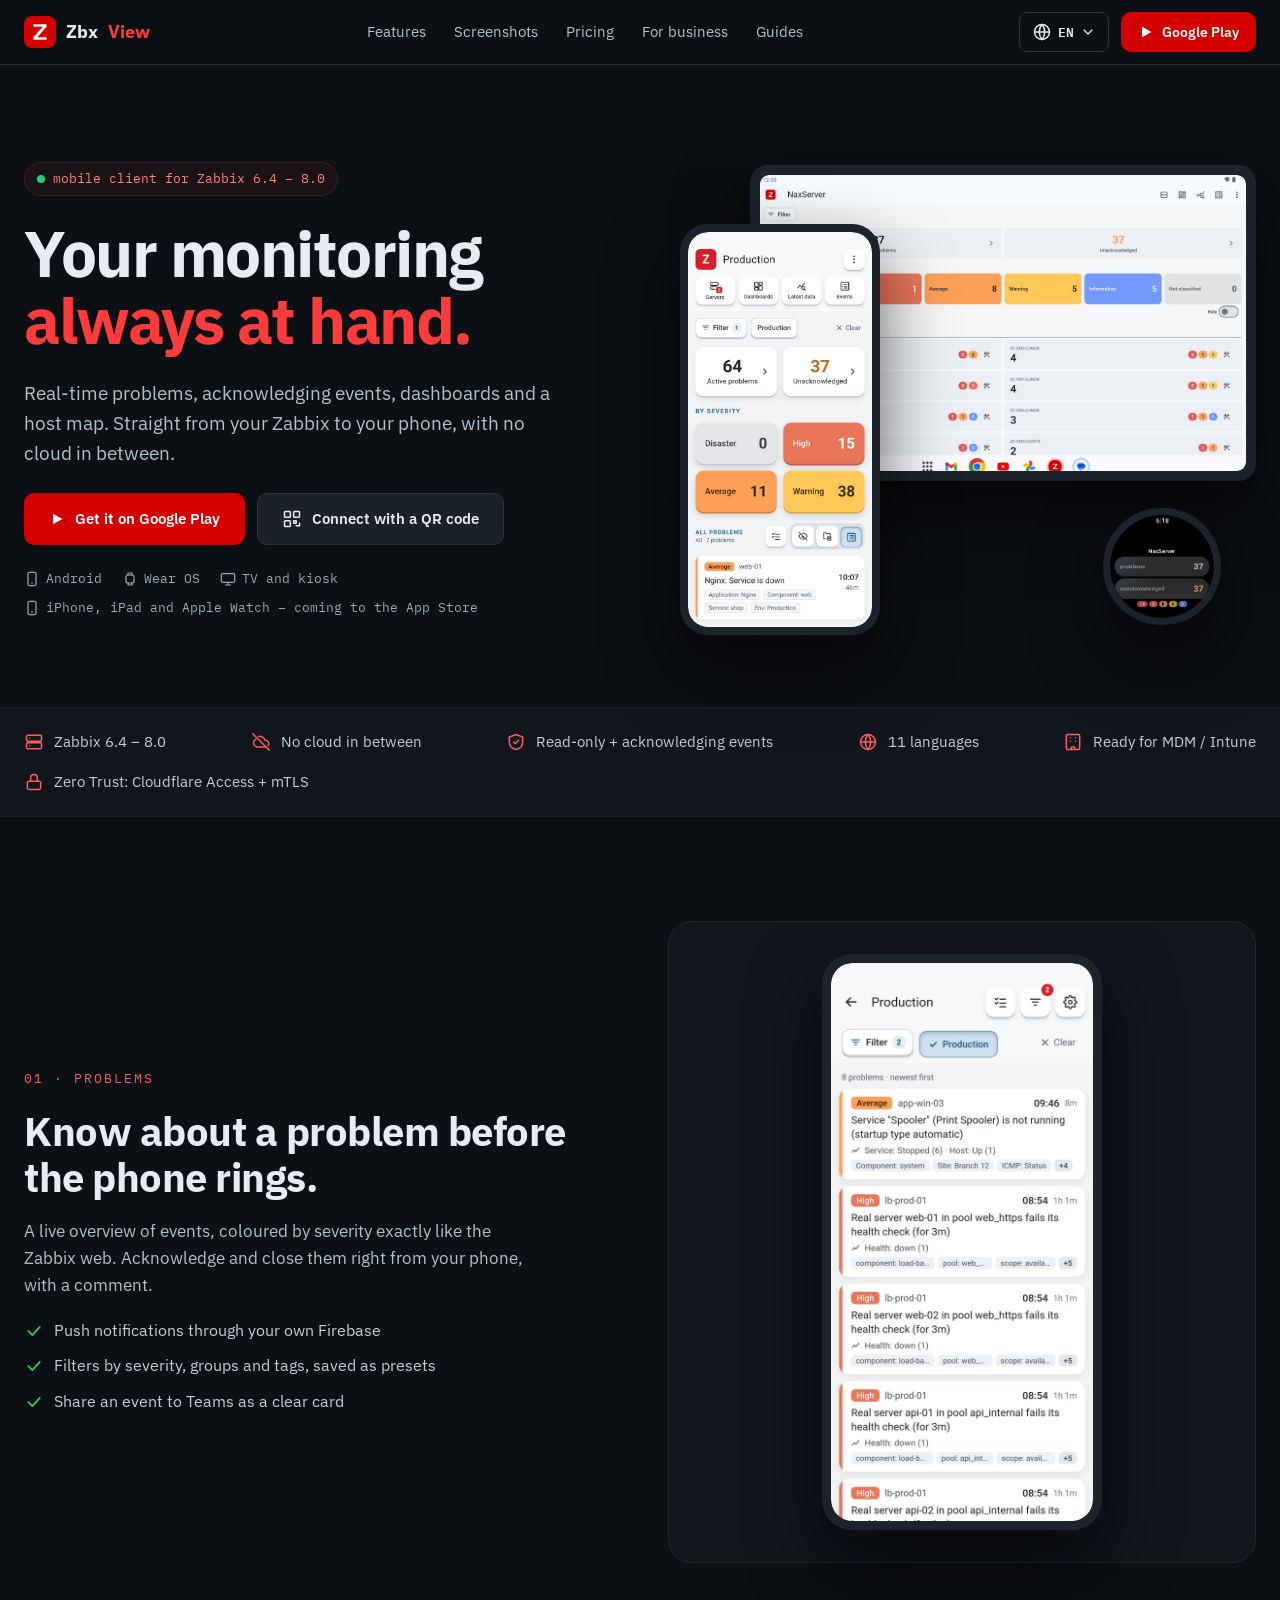
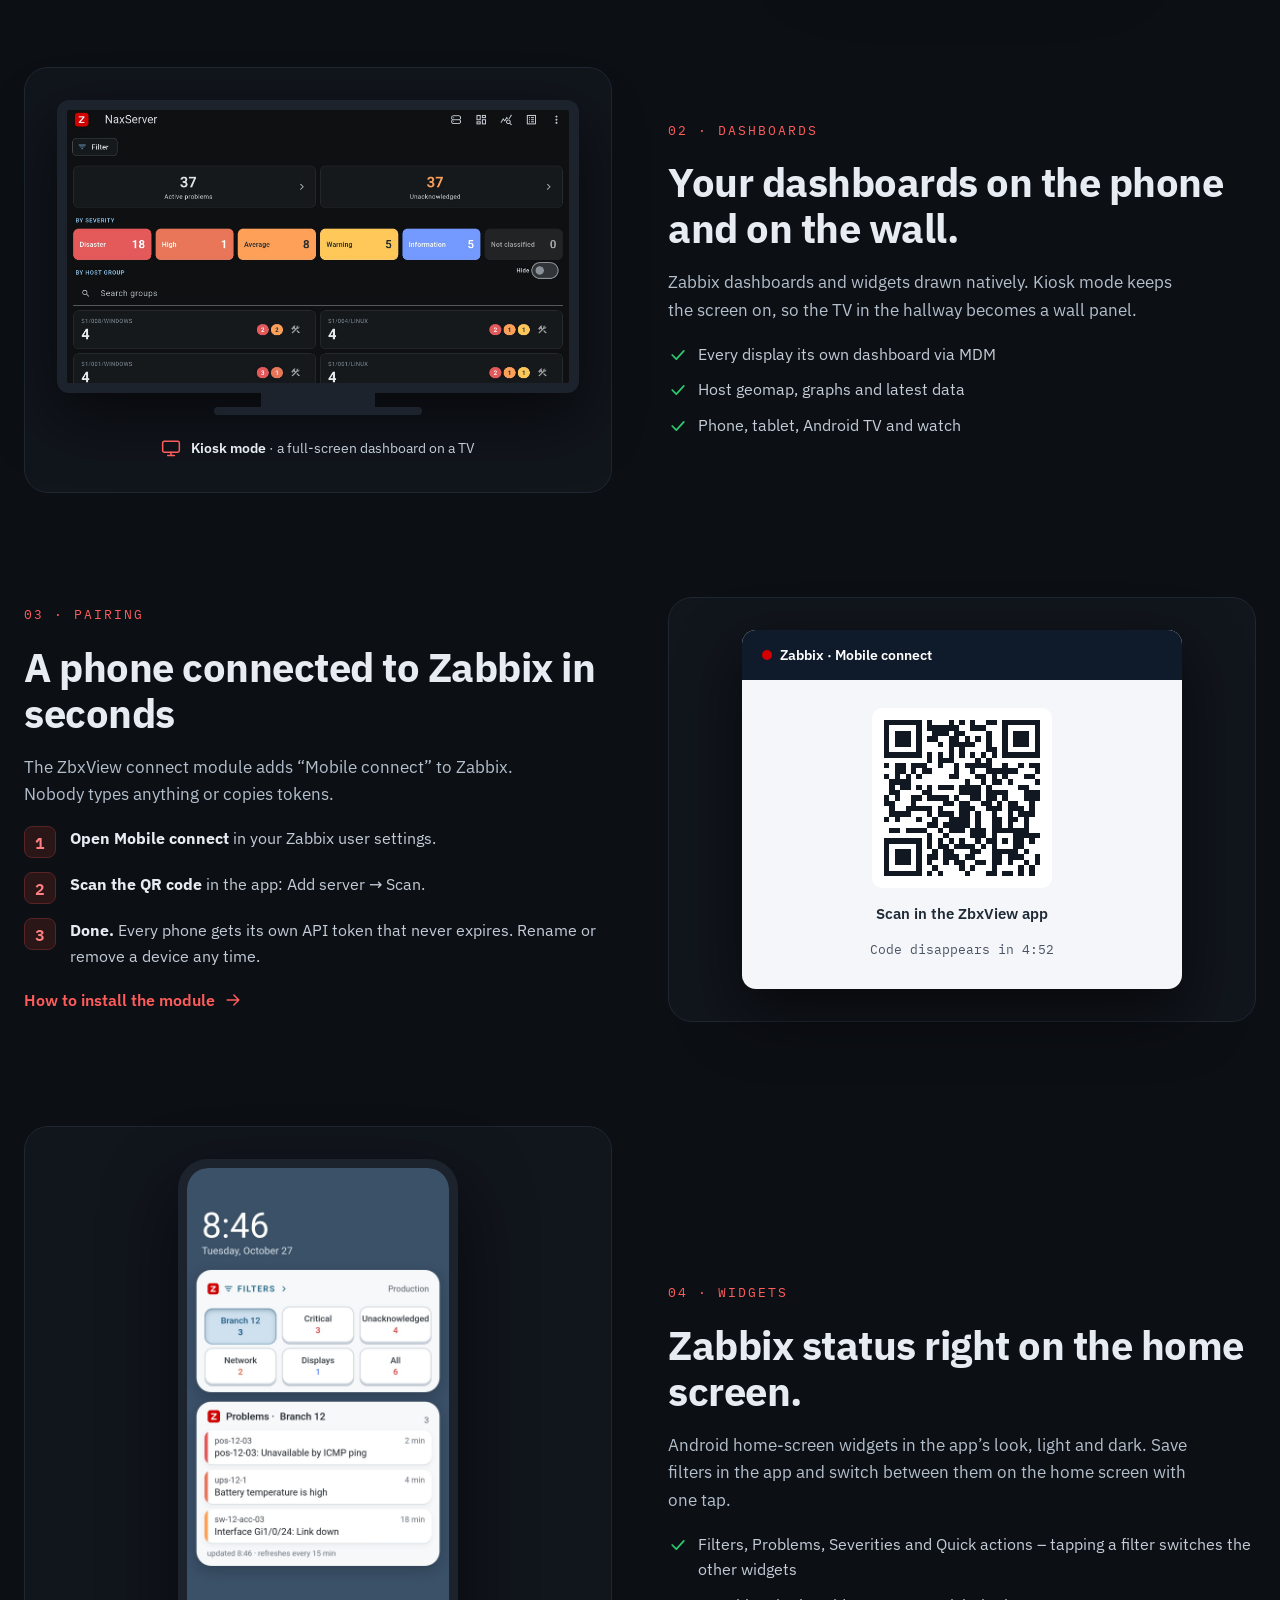
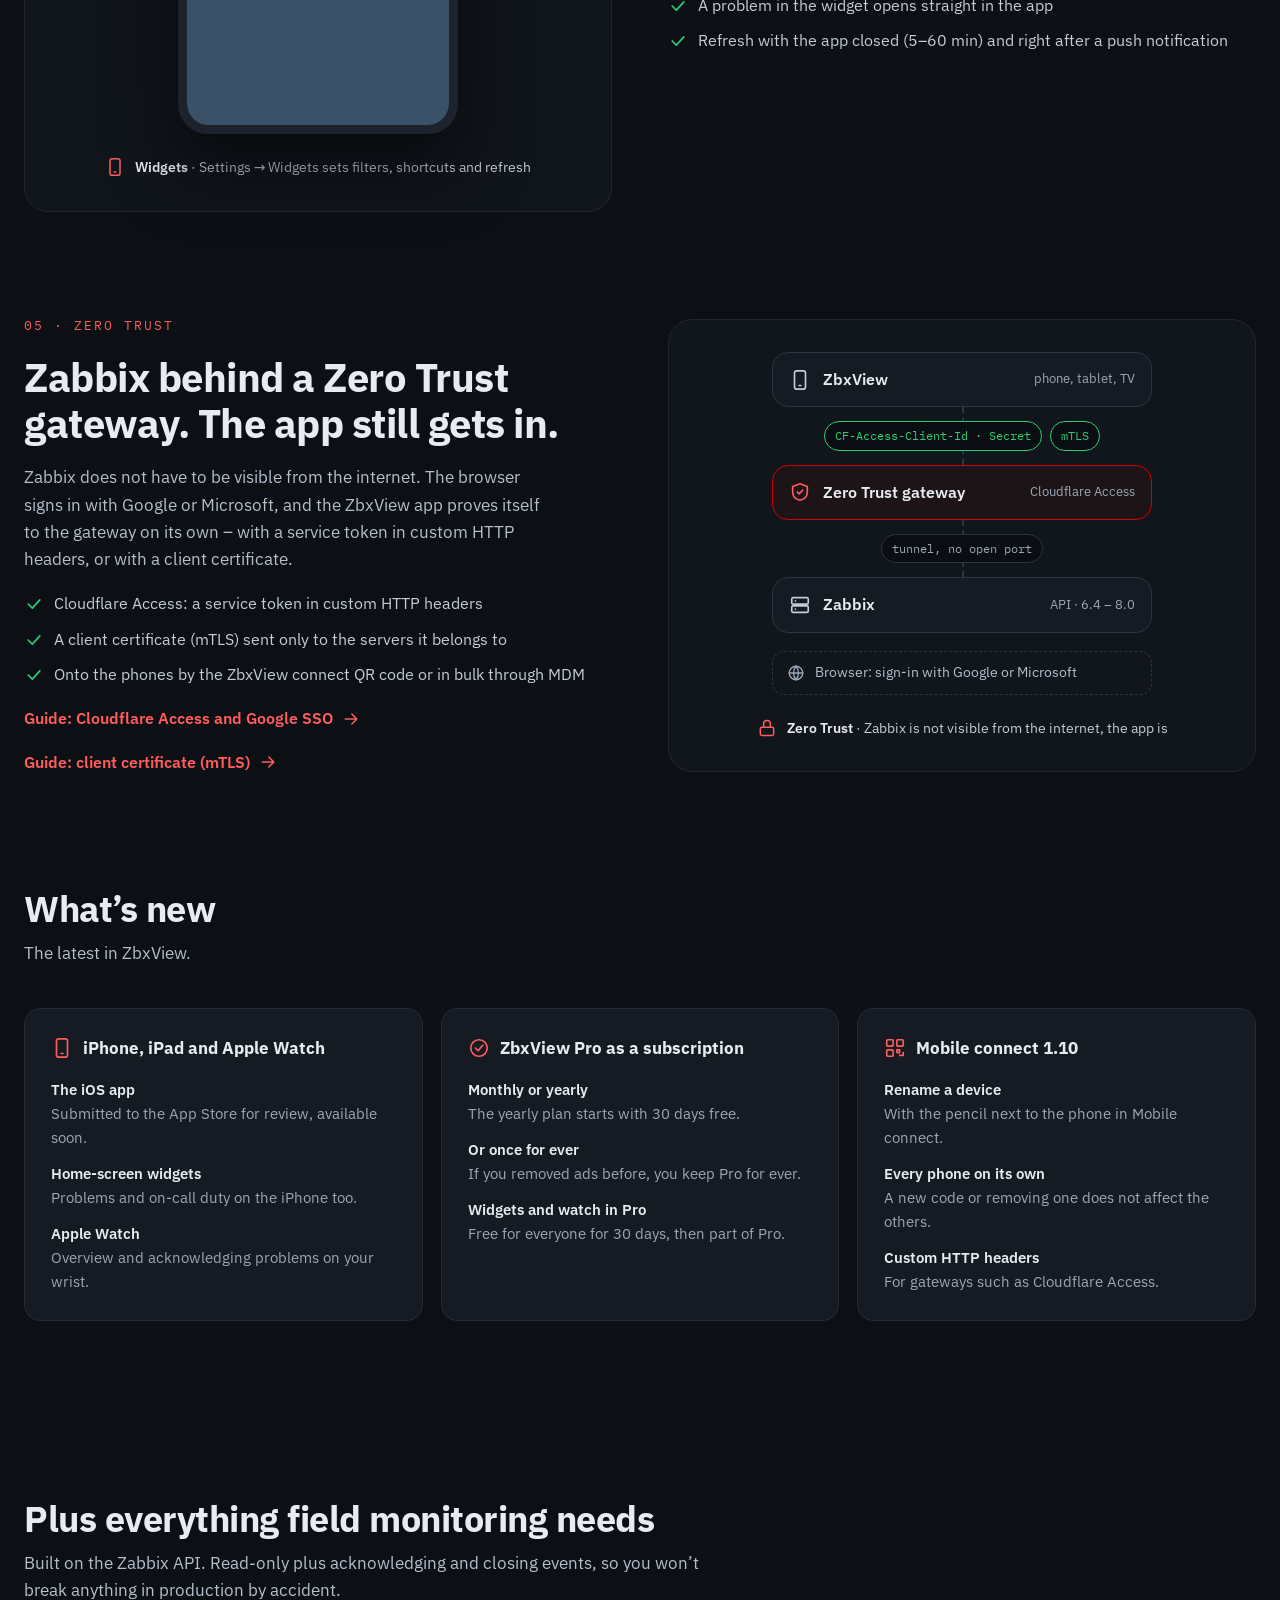
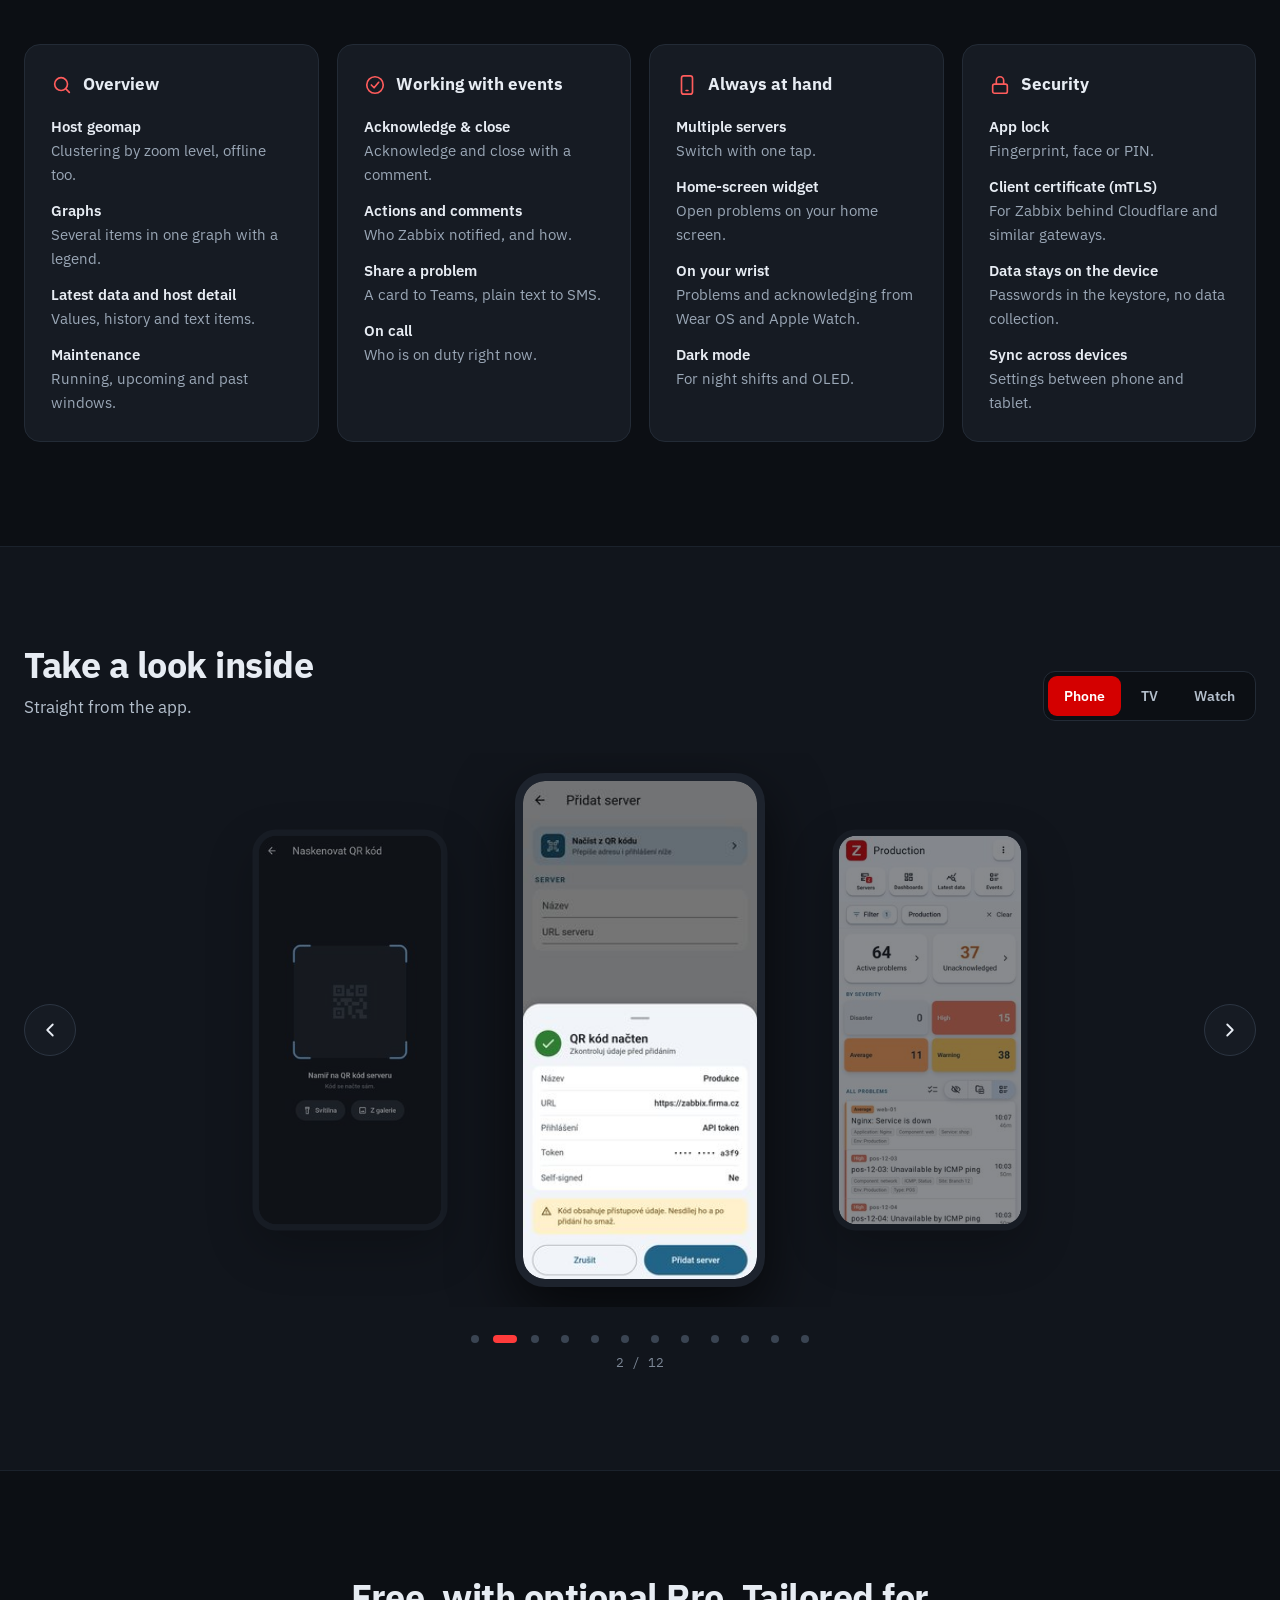
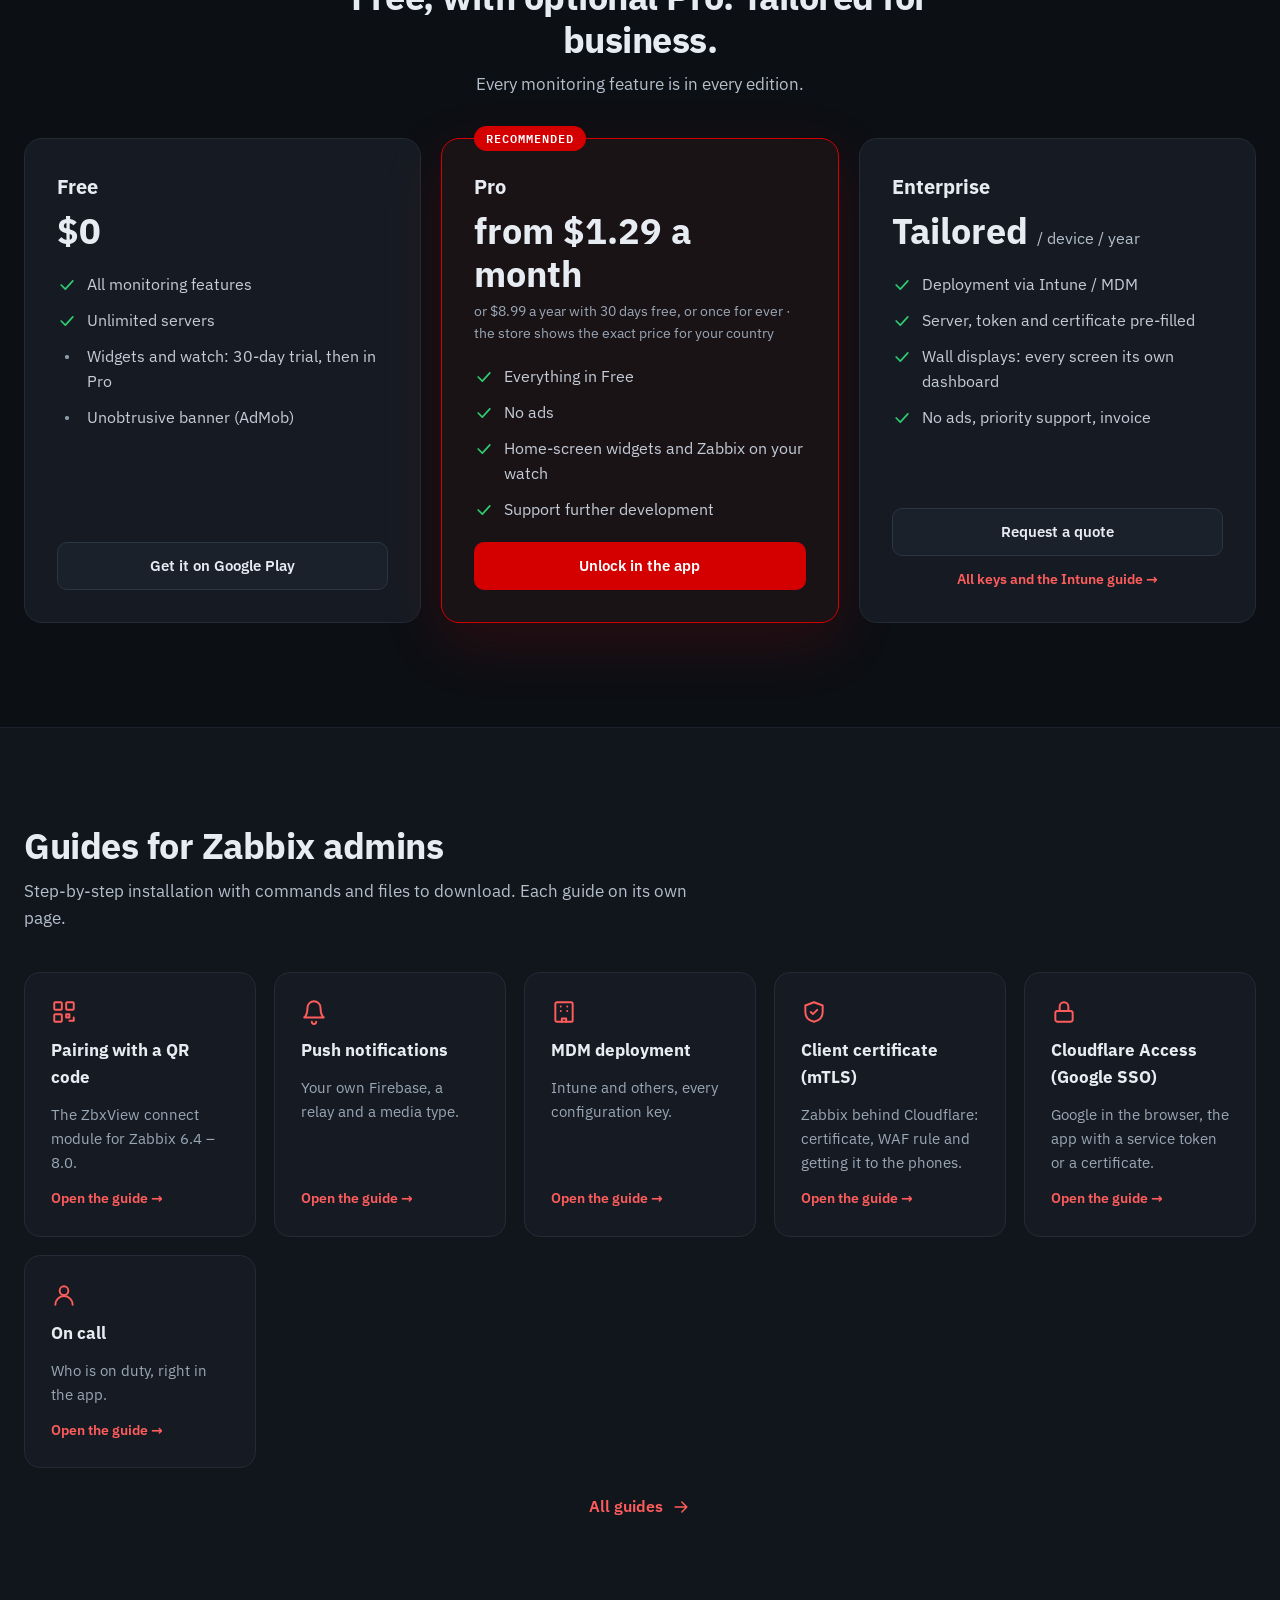
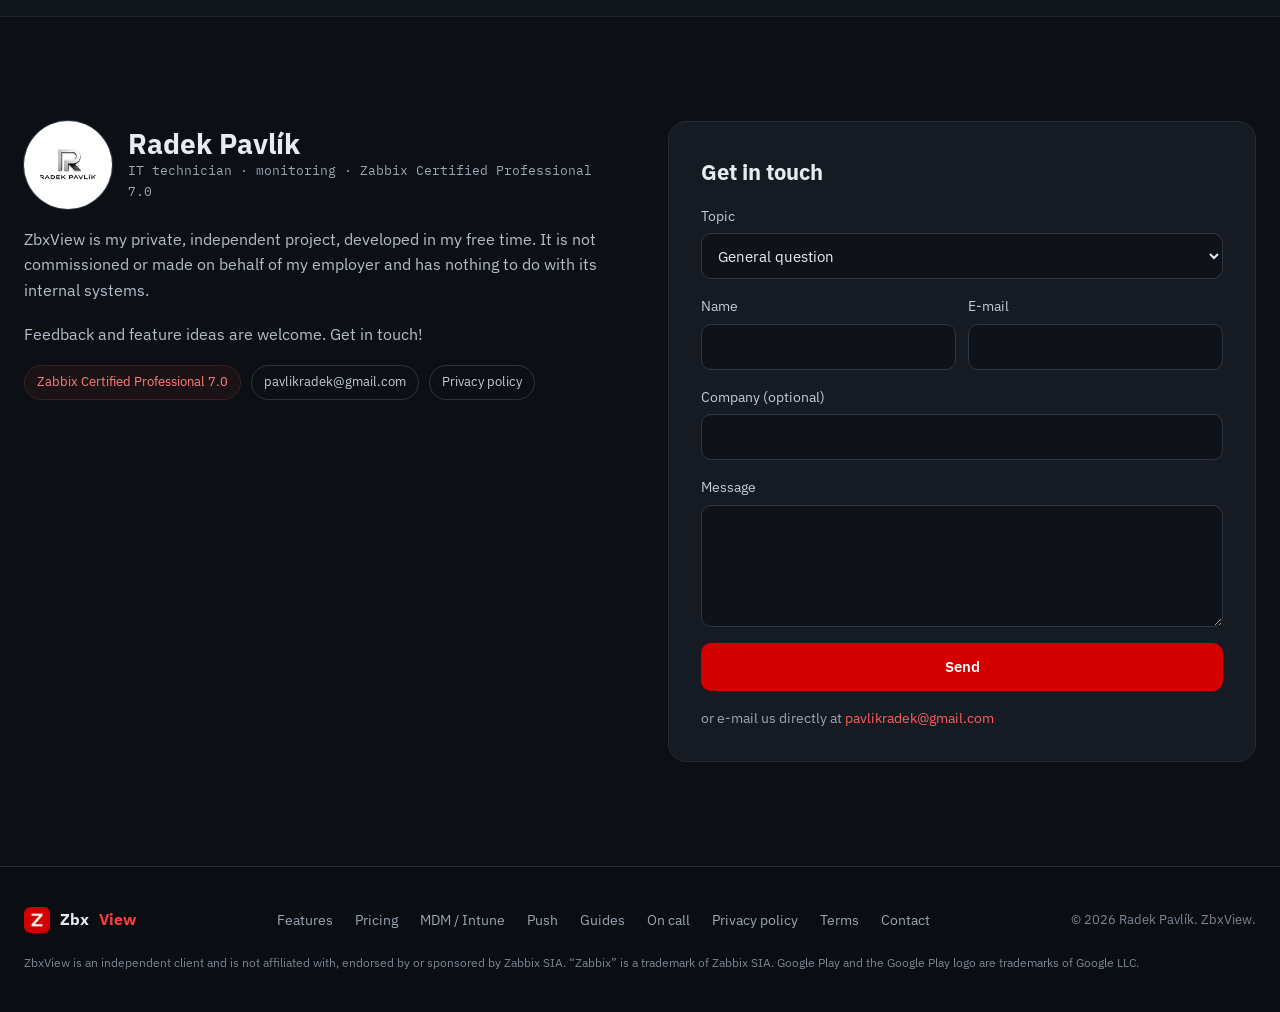
==== commit b5107609: "Screenshots: current renders of the Design canvas instead of old shots Carousel (assets/screens.json" ====
--- a/index.html
+++ b/index.html
@@ -332,7 +332,6 @@
         </div>
         <div class="tabs" role="tablist" id="shotTabs">
           <button type="button" role="tab" data-key="mobile" data-i18n="tab_mobile">Telefon</button>
-          <button type="button" role="tab" data-key="tablet" data-i18n="tab_tablet">Tablet</button>
           <button type="button" role="tab" data-key="tv" data-i18n="tab_tv">TV</button>
           <button type="button" role="tab" data-key="watch" data-i18n="tab_watch">Hodinky</button>
         </div>
@@ -3613,7 +3612,7 @@
           });
           stage.className = 'car-stage car-' + key;
           stage.innerHTML = imgs.map(function (x, i) {
-            return '<div class="slide"><img src="' + x.thumb + '" alt="ZbxView ' + (i + 1) + '" loading="lazy" draggable="false"></div>';
+            return '<div class="slide' + (x.shape ? ' shape-' + x.shape : '') + '"><img src="' + x.thumb + '" alt="ZbxView ' + (i + 1) + '" loading="lazy" draggable="false"></div>';
           }).join('');
           slides = Array.prototype.slice.call(stage.children);
           slides.forEach(function (el, i) {
--- a/landing.css
+++ b/landing.css
@@ -279,6 +279,8 @@
 .car-tablet .slide { border-radius: 18px; } .car-tablet .slide img { border-radius: 10px; }
 .car-tv .slide { border-radius: 12px; } .car-tv .slide img { border-radius: 4px; }
 .car-watch .slide, .car-watch .slide img { border-radius: 50%; }
+/* Apple Watch shots (shape "rect" in screens.json): rounded square, not a circle */
+.car-watch .slide.shape-rect, .car-watch .slide.shape-rect img { border-radius: 22%; }
 .car-arrow { flex: none; position: relative; z-index: 5; width: 52px; height: 52px; border-radius: 50%; border: 1px solid var(--line-2); background: var(--card); color: var(--text); display: flex; align-items: center; justify-content: center; cursor: pointer; transition: border-color .15s, background .15s; }
 .car-arrow:hover { border-color: #48525f; background: var(--card-2); }
 .car-arrow[hidden] { display: none; }
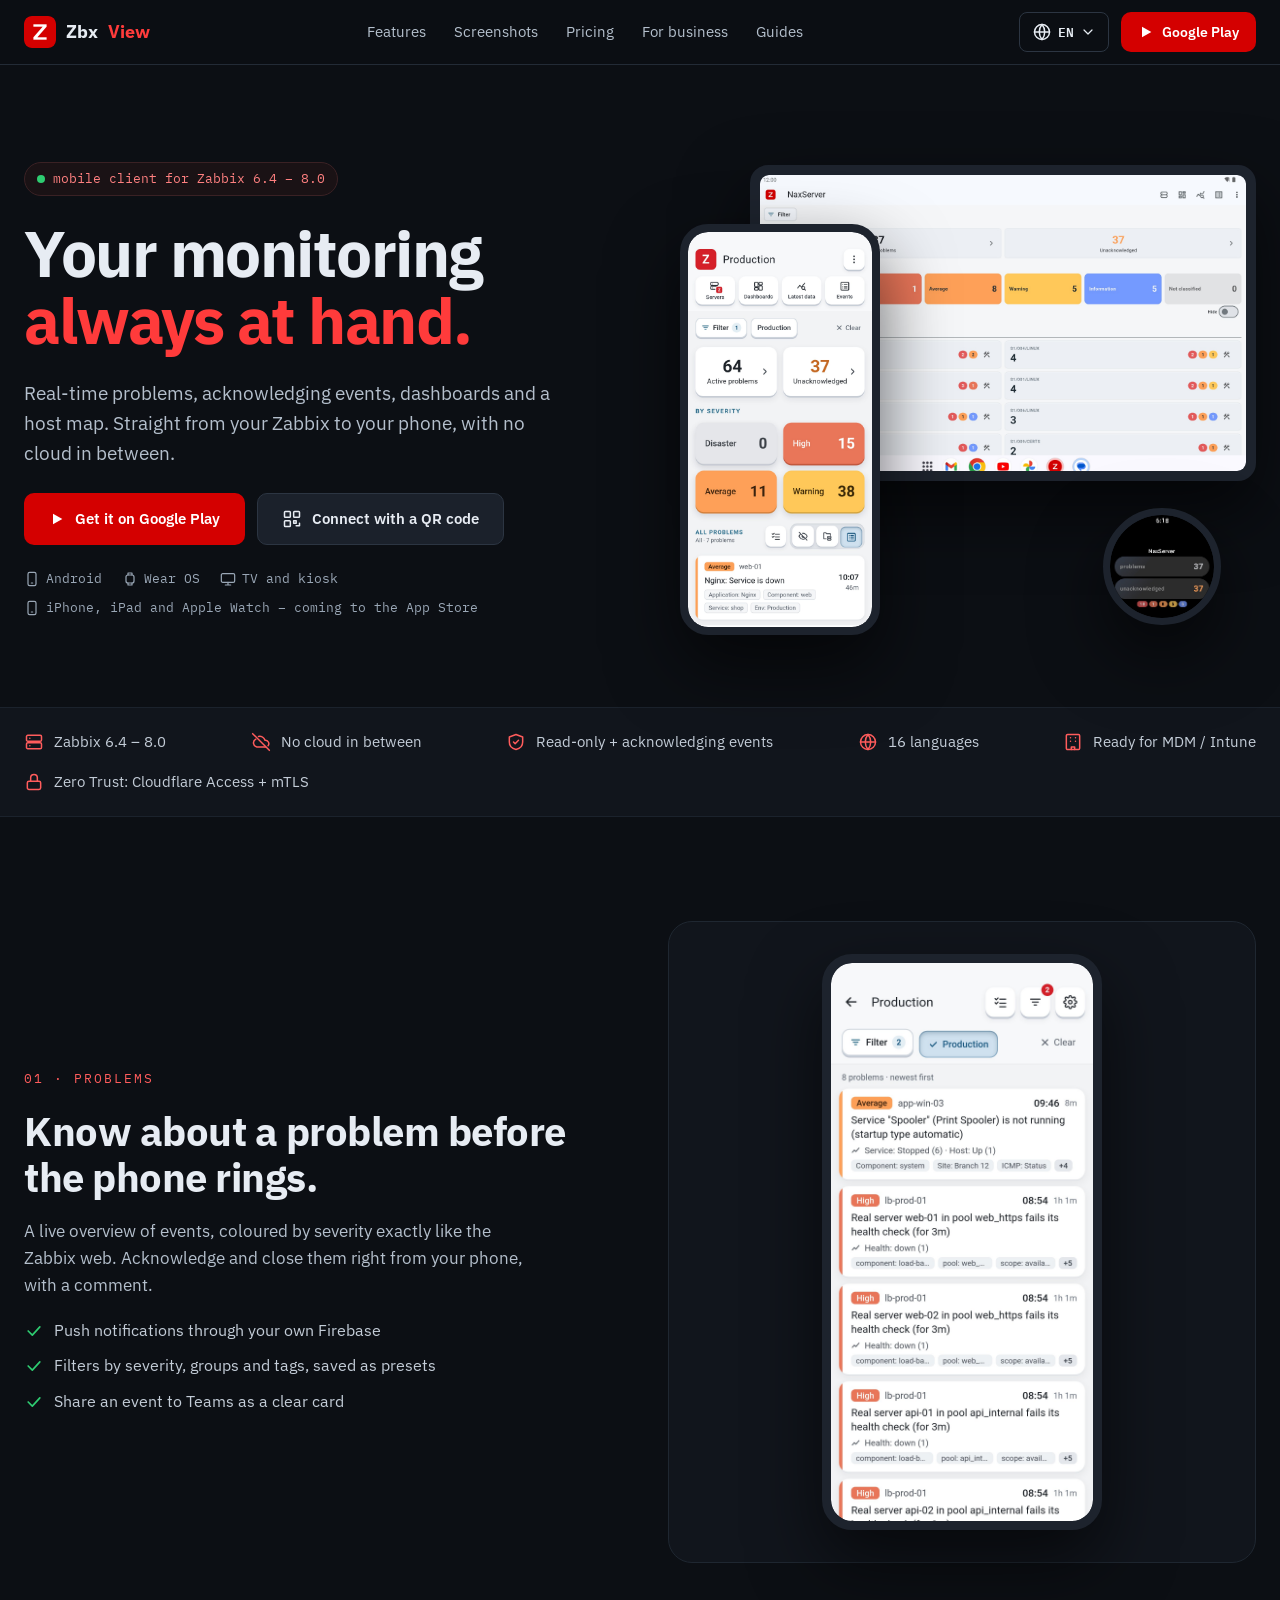
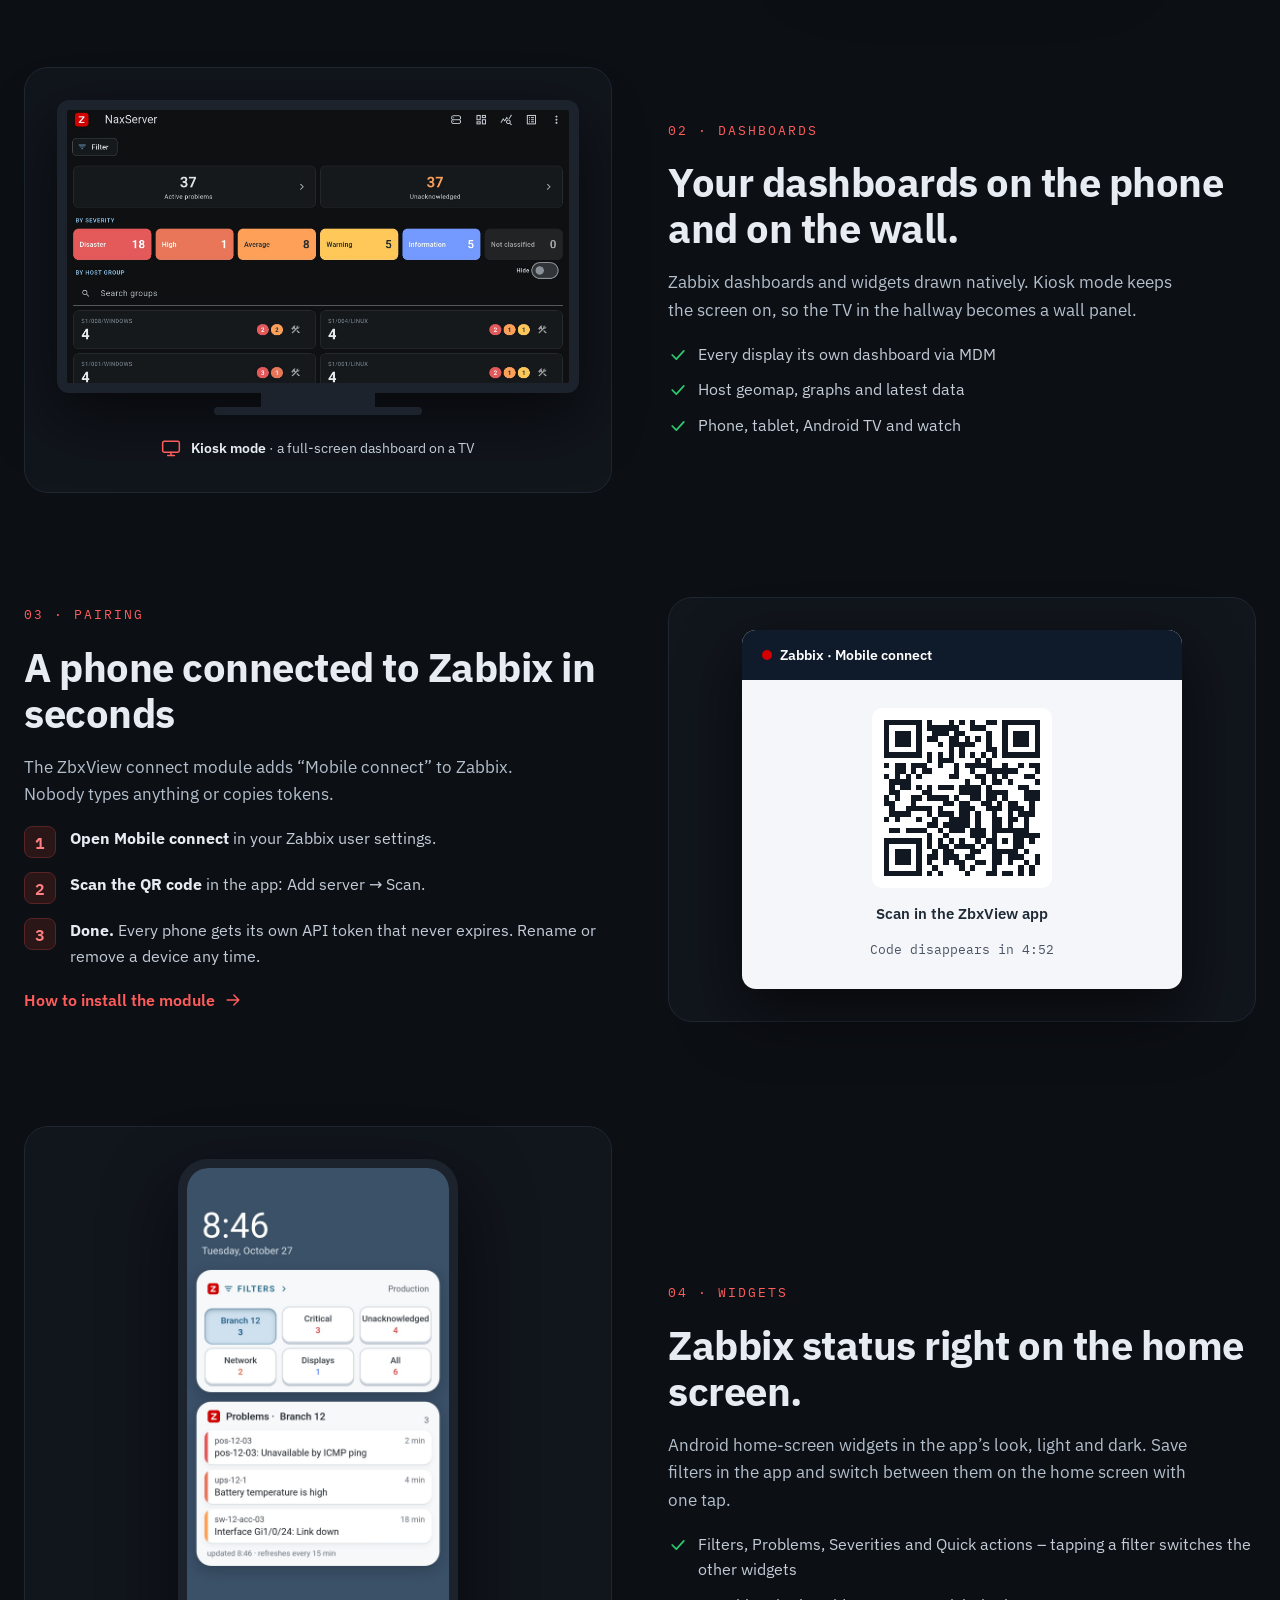
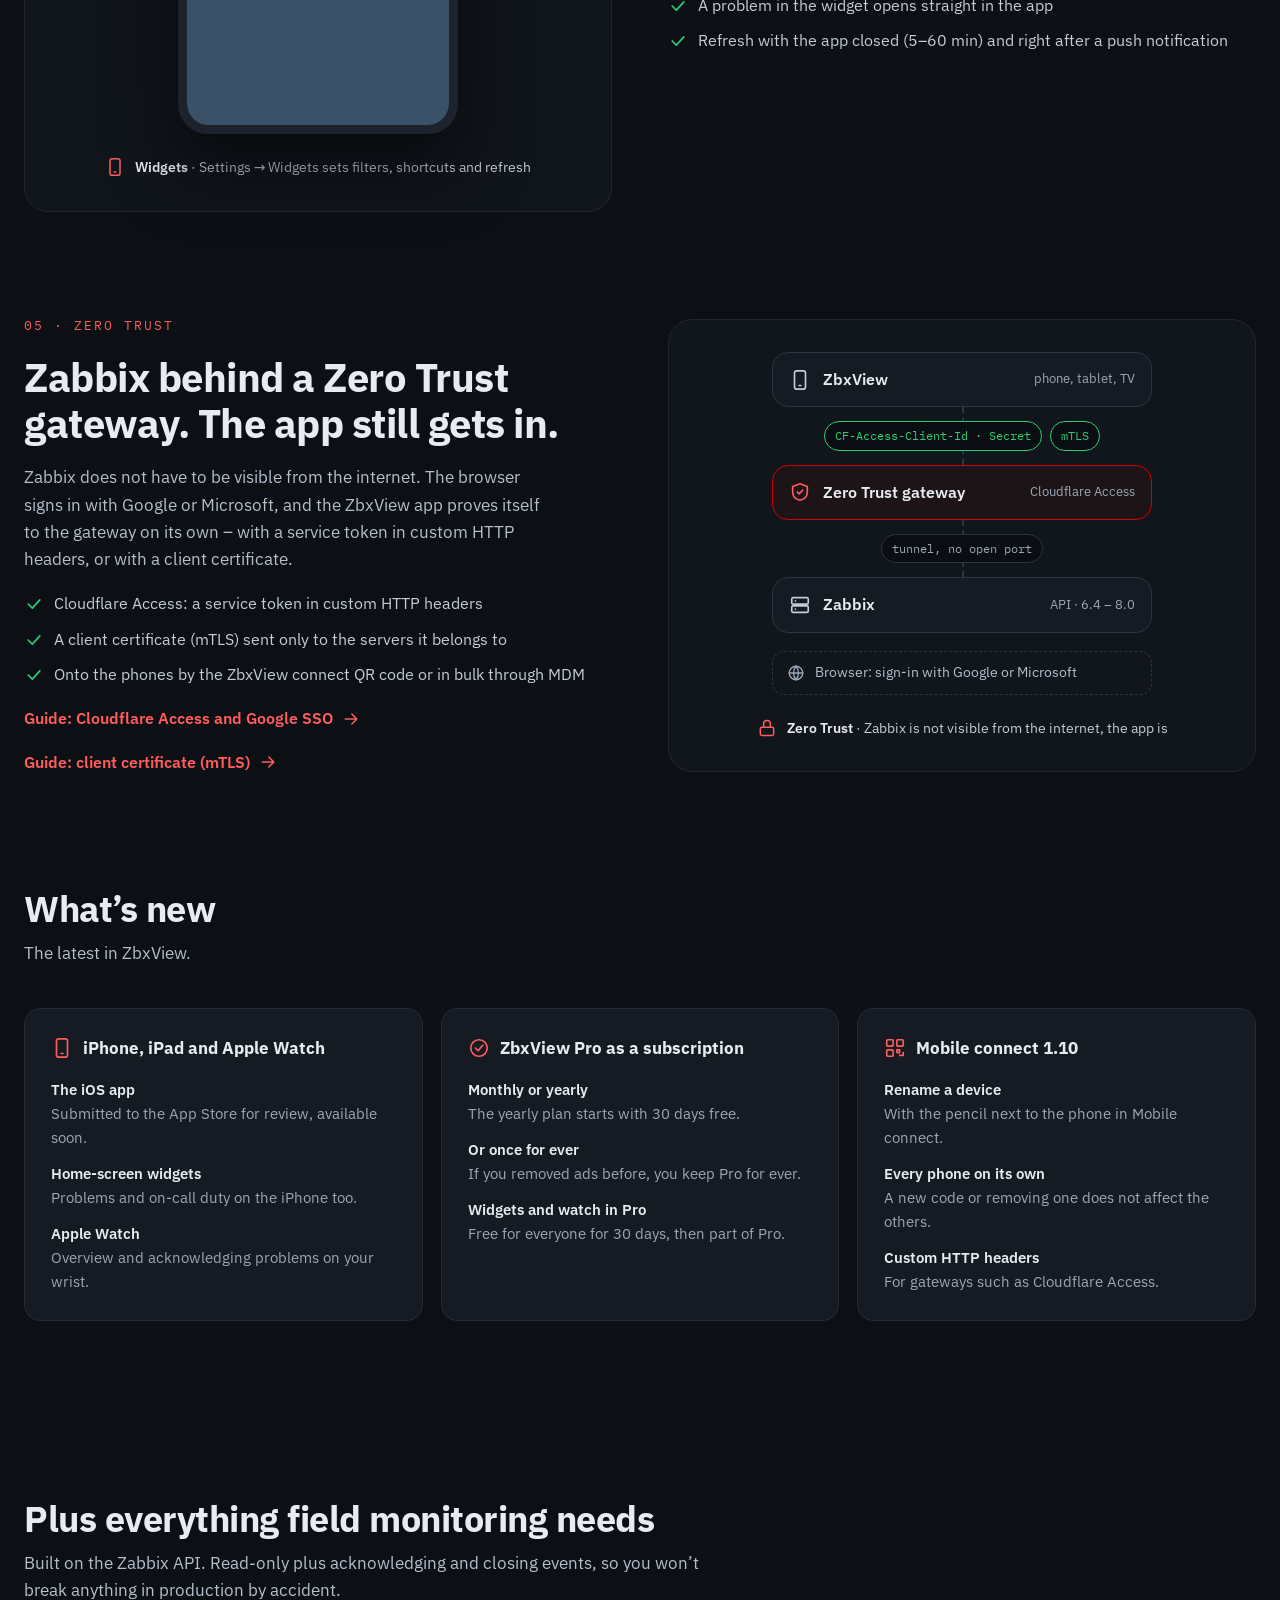
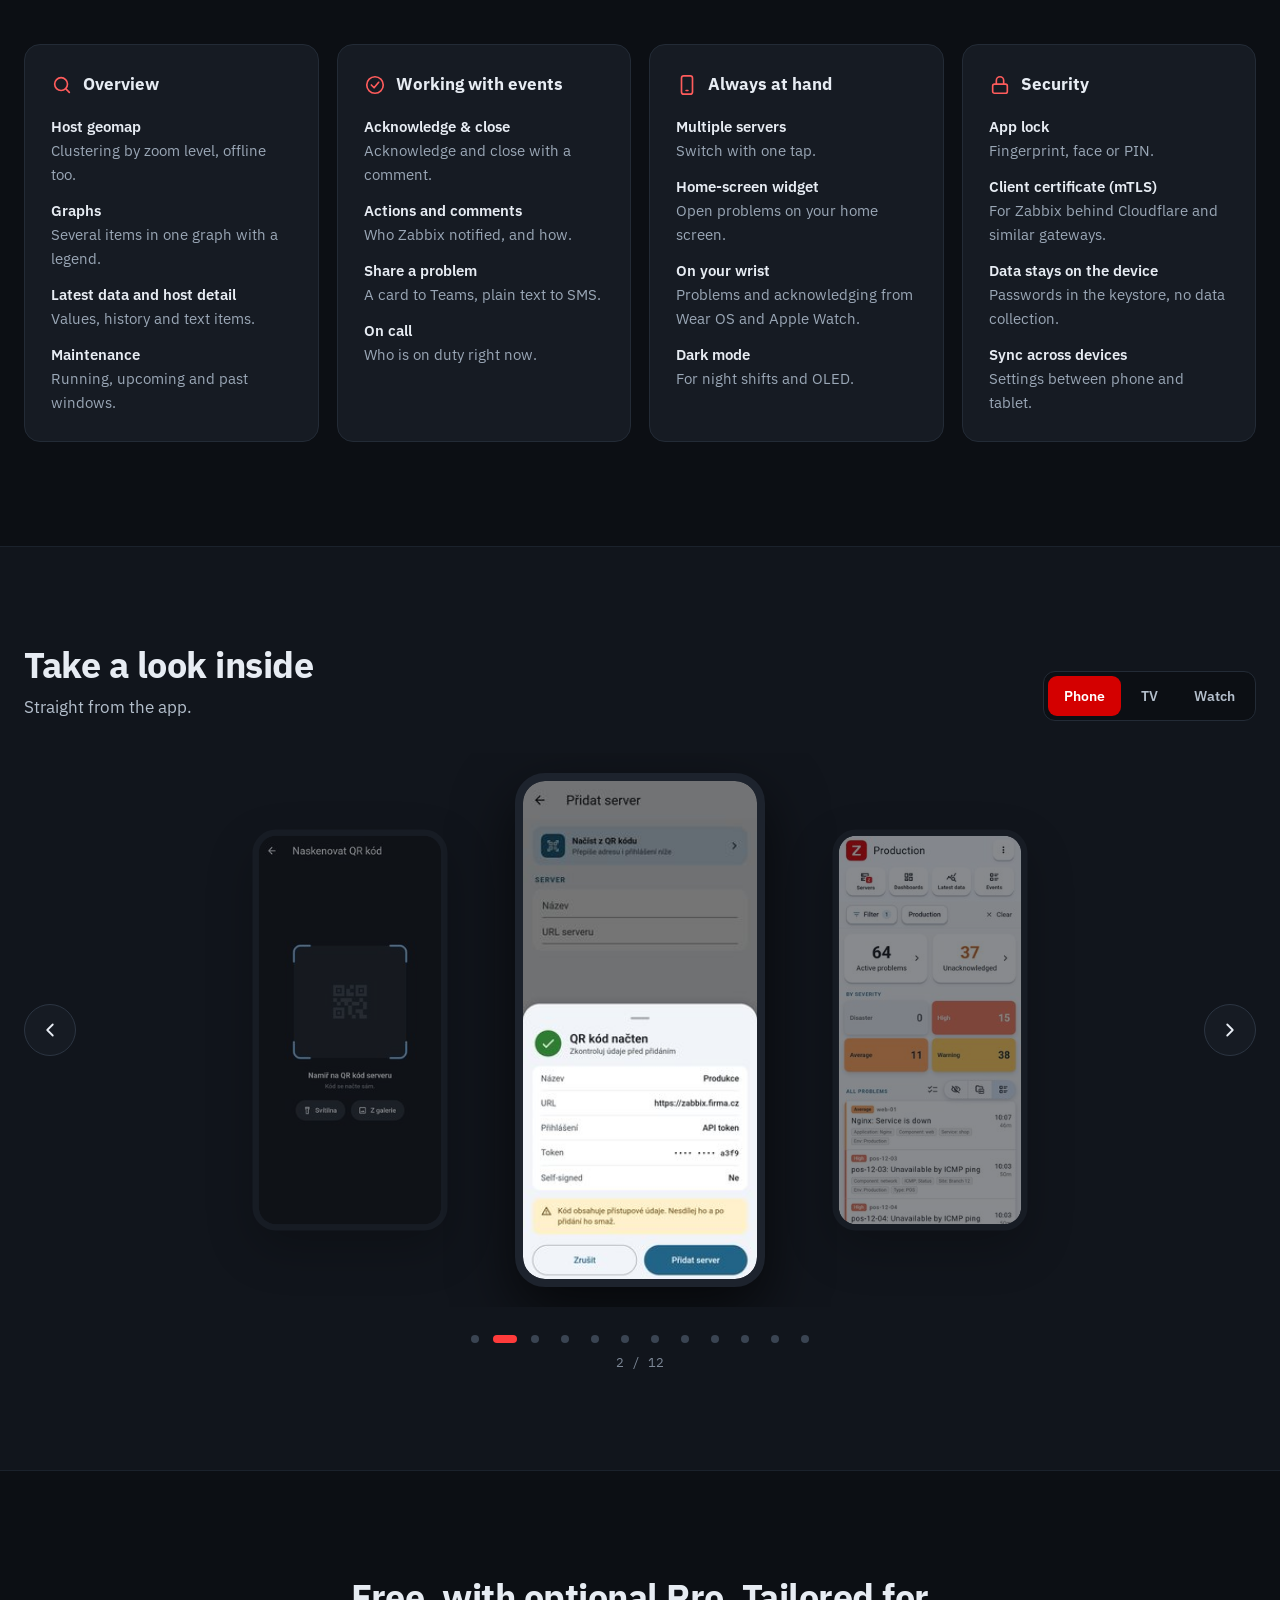
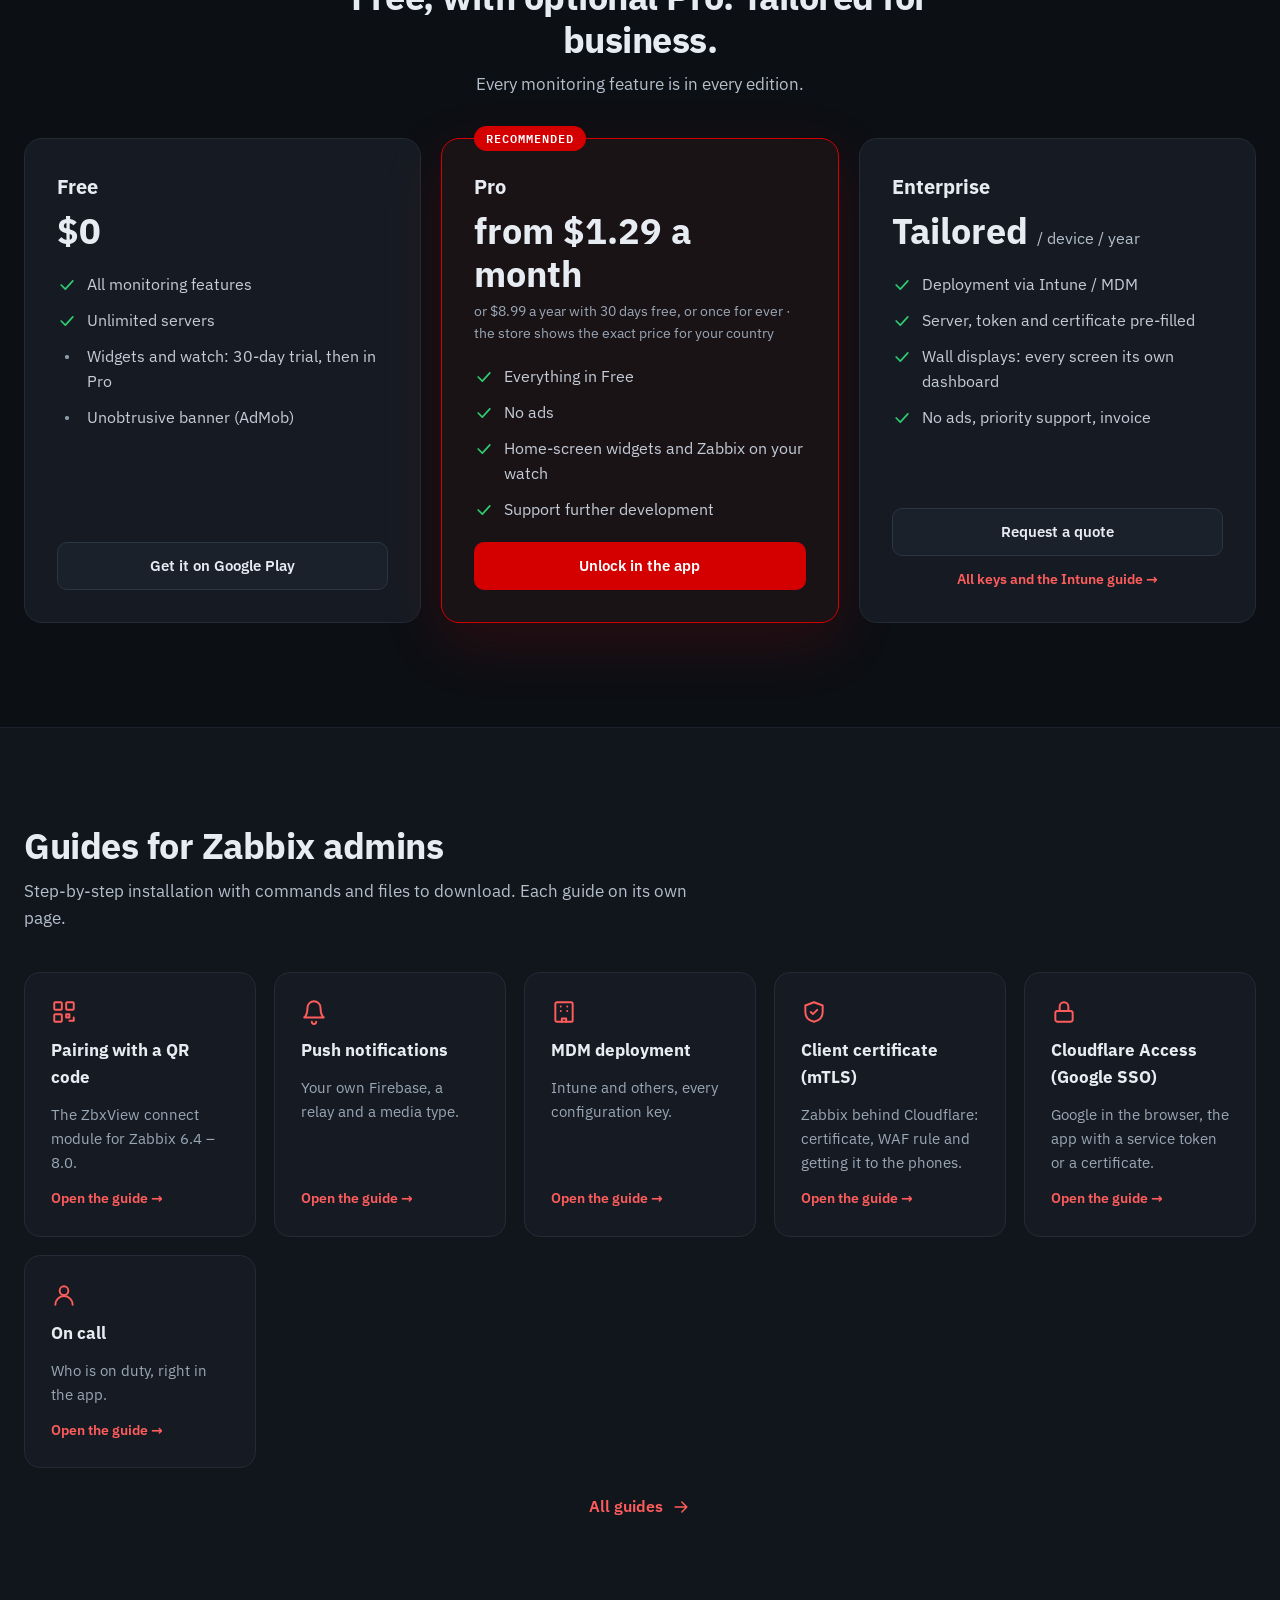
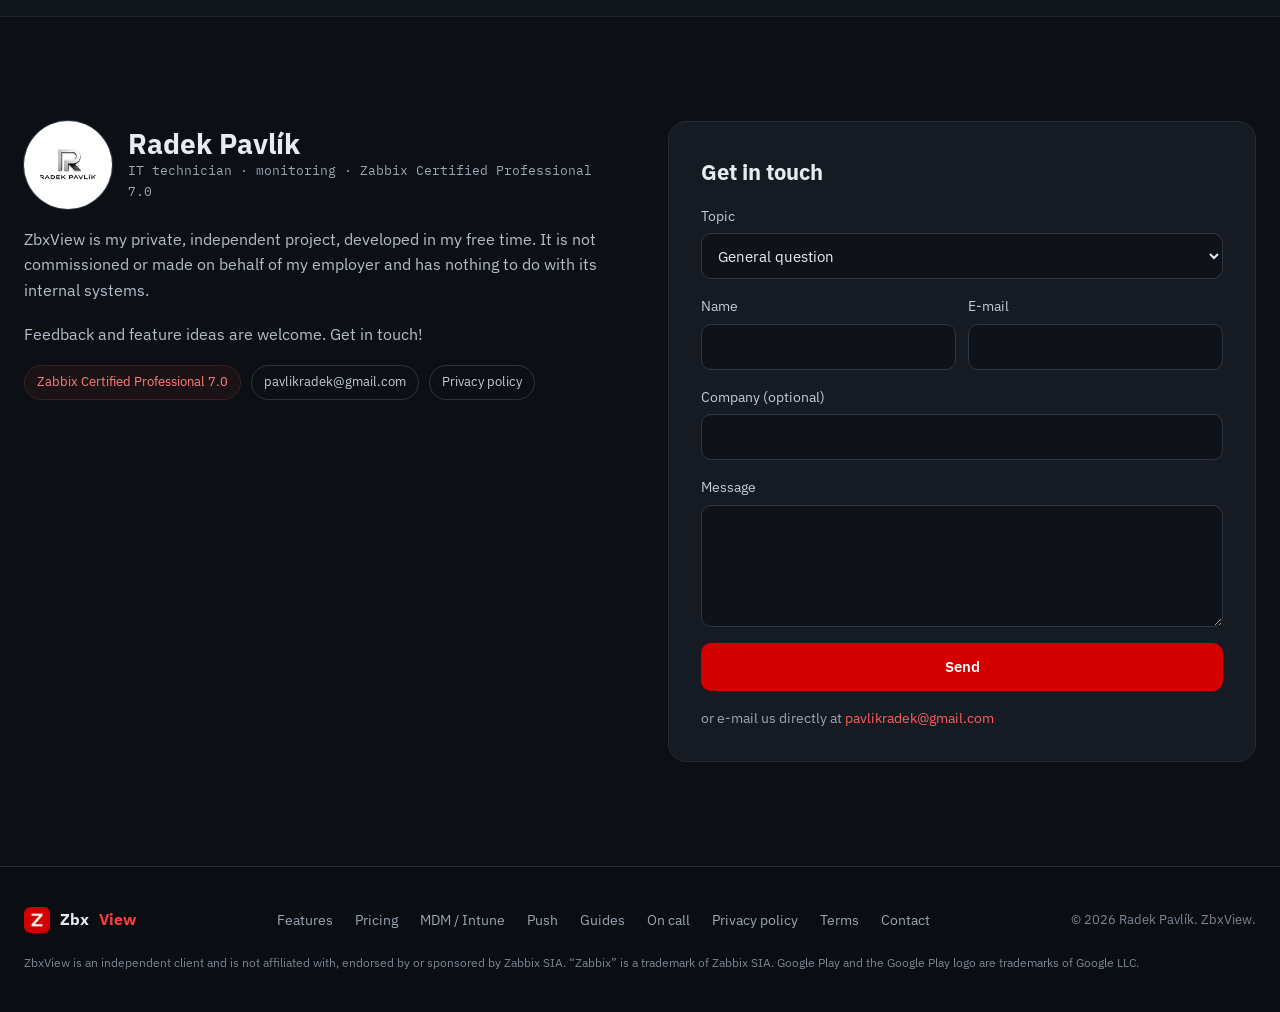
==== commit 43bd33e9: "16 languages in the app (uk, sk, tr, zh, ko added) Co-Authored-By: Claude Opus 5.5 <noreply@anthropi" ====
--- a/index.html
+++ b/index.html
@@ -122,7 +122,7 @@
       <span><svg class="ic"><use href="#i-server"/></svg>Zabbix 6.4 – 8.0</span>
       <span><svg class="ic"><use href="#i-cloudoff"/></svg><span data-i18n="tr2">Žádný cloud uprostřed</span></span>
       <span><svg class="ic"><use href="#i-shield"/></svg><span data-i18n="tr3">Jen čtení + potvrzení událostí</span></span>
-      <span><svg class="ic"><use href="#i-globe"/></svg><span data-i18n="tr4">11 jazyků</span></span>
+      <span><svg class="ic"><use href="#i-globe"/></svg><span data-i18n="tr4">16 jazyků</span></span>
       <span><svg class="ic"><use href="#i-building"/></svg><span data-i18n="tr5">Připraveno na MDM / Intune</span></span>
       <span><svg class="ic"><use href="#i-lock"/></svg><span data-i18n="tr6">Zero Trust: Cloudflare Access + mTLS</span></span>
     </div>
@@ -672,7 +672,7 @@
       "tab_watch": "Watch",
       "tr2": "No cloud in between",
       "tr3": "Read-only + acknowledging events",
-      "tr4": "11 languages",
+      "tr4": "16 languages",
       "tr5": "Ready for MDM / Intune",
       "__title": "ZbxView: Zabbix Client — Zabbix monitoring in your pocket",
       "__desc": "ZbxView is a mobile client for Zabbix. Watch problems in real time, acknowledge and close events, host maps and dashboards — right from your phone.",
@@ -865,7 +865,7 @@
       "tab_watch": "Uhr",
       "tr2": "Keine Cloud dazwischen",
       "tr3": "Nur lesen + Ereignisse bestätigen",
-      "tr4": "11 Sprachen",
+      "tr4": "16 Sprachen",
       "tr5": "Bereit für MDM / Intune",
       "__title": "ZbxView: Zabbix Client — Zabbix-Monitoring in der Hosentasche",
       "__desc": "ZbxView ist ein mobiler Client für Zabbix. Probleme in Echtzeit verfolgen, Ereignisse bestätigen und schließen, Hostkarten und Dashboards — direkt vom Handy.",
@@ -1058,7 +1058,7 @@
       "tab_watch": "Reloj",
       "tr2": "Sin nube de por medio",
       "tr3": "Solo lectura + reconocimiento de eventos",
-      "tr4": "11 idiomas",
+      "tr4": "16 idiomas",
       "tr5": "Listo para MDM / Intune",
       "__title": "ZbxView: Zabbix Client — la monitorización Zabbix en tu bolsillo",
       "__desc": "ZbxView es un cliente móvil para Zabbix. Vigila los problemas en tiempo real, reconoce y cierra eventos, mapas de hosts y paneles, desde el móvil.",
@@ -1251,7 +1251,7 @@
       "tab_watch": "Montre",
       "tr2": "Aucun cloud au milieu",
       "tr3": "Lecture seule + acquittement",
-      "tr4": "11 langues",
+      "tr4": "16 langues",
       "tr5": "Prêt pour MDM / Intune",
       "__title": "ZbxView : Zabbix Client — la supervision Zabbix dans votre poche",
       "__desc": "ZbxView est un client mobile pour Zabbix. Suivez les problèmes en temps réel, acquittez et fermez les événements, cartes des hôtes et tableaux de bord — depuis votre téléphone.",
@@ -1444,7 +1444,7 @@
       "tab_watch": "Pulkstenis",
       "tr2": "Bez mākoņa pa vidu",
       "tr3": "Tikai lasīšana + notikumu apstiprināšana",
-      "tr4": "11 valodas",
+      "tr4": "16 valodas",
       "tr5": "Gatavs MDM / Intune",
       "__title": "ZbxView: Zabbix klients — Zabbix uzraudzība jūsu kabatā",
       "__desc": "ZbxView ir mobilais klients Zabbix sistēmai. Sekojiet problēmām reāllaikā, apstipriniet un slēdziet notikumus, resursdatoru kartes un paneļi — tieši no telefona.",
@@ -1637,7 +1637,7 @@
       "tab_watch": "Relógio",
       "tr2": "Sem nuvem no meio",
       "tr3": "Somente leitura + reconhecimento de eventos",
-      "tr4": "11 idiomas",
+      "tr4": "16 idiomas",
       "tr5": "Pronto para MDM / Intune",
       "__title": "ZbxView: Cliente Zabbix — monitoramento Zabbix no seu bolso",
       "__desc": "O ZbxView é um cliente móvel para Zabbix. Acompanhe incidentes em tempo real, reconheça e termine eventos, mapas de hosts e dashboards — direto do seu telefone.",
@@ -1830,7 +1830,7 @@
       "tab_watch": "Часы",
       "tr2": "Без облака посередине",
       "tr3": "Только чтение + подтверждение событий",
-      "tr4": "11 языков",
+      "tr4": "16 языков",
       "tr5": "Готово для MDM / Intune",
       "__title": "ZbxView: Zabbix Client — мониторинг Zabbix в кармане",
       "__desc": "ZbxView — мобильный клиент для Zabbix. Следите за проблемами в реальном времени, подтверждайте и закрывайте события, карты узлов сети и панели — прямо с телефона.",
@@ -2023,7 +2023,7 @@
       "tab_watch": "Smartwatch",
       "tr2": "Nessun cloud in mezzo",
       "tr3": "Sola lettura + presa visione degli eventi",
-      "tr4": "11 lingue",
+      "tr4": "16 lingue",
       "tr5": "Pronto per MDM / Intune",
       "__title": "ZbxView: client Zabbix — il monitoraggio Zabbix in tasca",
       "__desc": "ZbxView è un client mobile per Zabbix. Segui i problemi in tempo reale, prendi visione degli eventi e chiudili, mappe degli host e dashboard — direttamente dal telefono.",
@@ -2216,7 +2216,7 @@
       "tab_watch": "Zegarek",
       "tr2": "Bez chmury pośrodku",
       "tr3": "Tylko odczyt + potwierdzanie zdarzeń",
-      "tr4": "11 języków",
+      "tr4": "16 języków",
       "tr5": "Gotowe na MDM / Intune",
       "__title": "ZbxView: klient Zabbix — monitoring Zabbix w kieszeni",
       "__desc": "ZbxView to mobilny klient dla Zabbixa. Śledź problemy w czasie rzeczywistym, potwierdzaj i zamykaj zdarzenia, mapy hostów i pulpity — prosto z telefonu.",
@@ -2409,7 +2409,7 @@
       "tab_watch": "ウォッチ",
       "tr2": "クラウドを介さない",
       "tr3": "読み取り専用 + イベントの障害確認",
-      "tr4": "11 言語",
+      "tr4": "16 言語",
       "tr5": "MDM / Intune 対応",
       "__title": "ZbxView: Zabbix Client — Zabbix 監視をポケットに",
       "__desc": "ZbxView は Zabbix 用のモバイルクライアントです。障害をリアルタイムで監視し、イベントの障害確認とクローズ、ホストマップやダッシュボードを端末から直接利用できます。",
@@ -2602,7 +2602,7 @@
       "tab_watch": "Годинник",
       "tr2": "Без хмари посередині",
       "tr3": "Лише читання + підтвердження подій",
-      "tr4": "11 мов",
+      "tr4": "16 мов",
       "tr5": "Готово до MDM / Intune",
       "__title": "ZbxView: Zabbix Client — моніторинг Zabbix у вашій кишені",
       "__desc": "ZbxView — мобільний клієнт для Zabbix. Стежте за проблемами в реальному часі, підтверджуйте й закривайте події, карти хостів і дашборди — прямо з телефона.",
@@ -2795,7 +2795,7 @@
       "tab_watch": "Hodinky",
       "tr2": "Bez cloudu uprostred",
       "tr3": "Len čítanie + potvrdzovanie udalostí",
-      "tr4": "11 jazykov",
+      "tr4": "16 jazykov",
       "tr5": "Pripravené pre MDM / Intune",
       "__title": "ZbxView: Zabbix Client — monitoring Zabbix vo vrecku",
       "__desc": "ZbxView je mobilný klient pre Zabbix. Sledujte problémy v reálnom čase, potvrdzujte a uzatvárajte udalosti, mapy hostiteľov a dashboardy — priamo z telefónu.",
@@ -2988,7 +2988,7 @@
       "tab_watch": "Saat",
       "tr2": "Arada bulut yok",
       "tr3": "Salt okunur + olay onaylama",
-      "tr4": "11 dil",
+      "tr4": "16 dil",
       "tr5": "MDM / Intune için hazır",
       "__title": "ZbxView: Zabbix Client — Zabbix izleme cebinizde",
       "__desc": "ZbxView, Zabbix için bir mobil istemcidir. Sorunları gerçek zamanlı izleyin, olayları onaylayıp kapatın, host haritaları ve panolar — doğrudan telefonunuzdan.",
@@ -3181,7 +3181,7 @@
       "tab_watch": "手表",
       "tr2": "中间没有云",
       "tr3": "只读 + 确认事件",
-      "tr4": "11 种语言",
+      "tr4": "16 种语言",
       "tr5": "支持 MDM / Intune",
       "__title": "ZbxView: Zabbix Client — 口袋里的 Zabbix 监控",
       "__desc": "ZbxView 是 Zabbix 的移动客户端。实时查看问题，确认和关闭事件，主机地图和仪表板 — 直接在您的手机上。",
@@ -3374,7 +3374,7 @@
       "tab_watch": "워치",
       "tr2": "중간에 클라우드 없음",
       "tr3": "읽기 전용 + 이벤트 확인",
-      "tr4": "11개 언어",
+      "tr4": "16개 언어",
       "tr5": "MDM / Intune 지원",
       "__title": "ZbxView: Zabbix Client — 주머니 속 Zabbix 모니터링",
       "__desc": "ZbxView는 Zabbix용 모바일 클라이언트입니다. 실시간 문제 확인, 이벤트 확인 및 종료, 호스트 지도와 대시보드를 휴대폰에서 바로.",
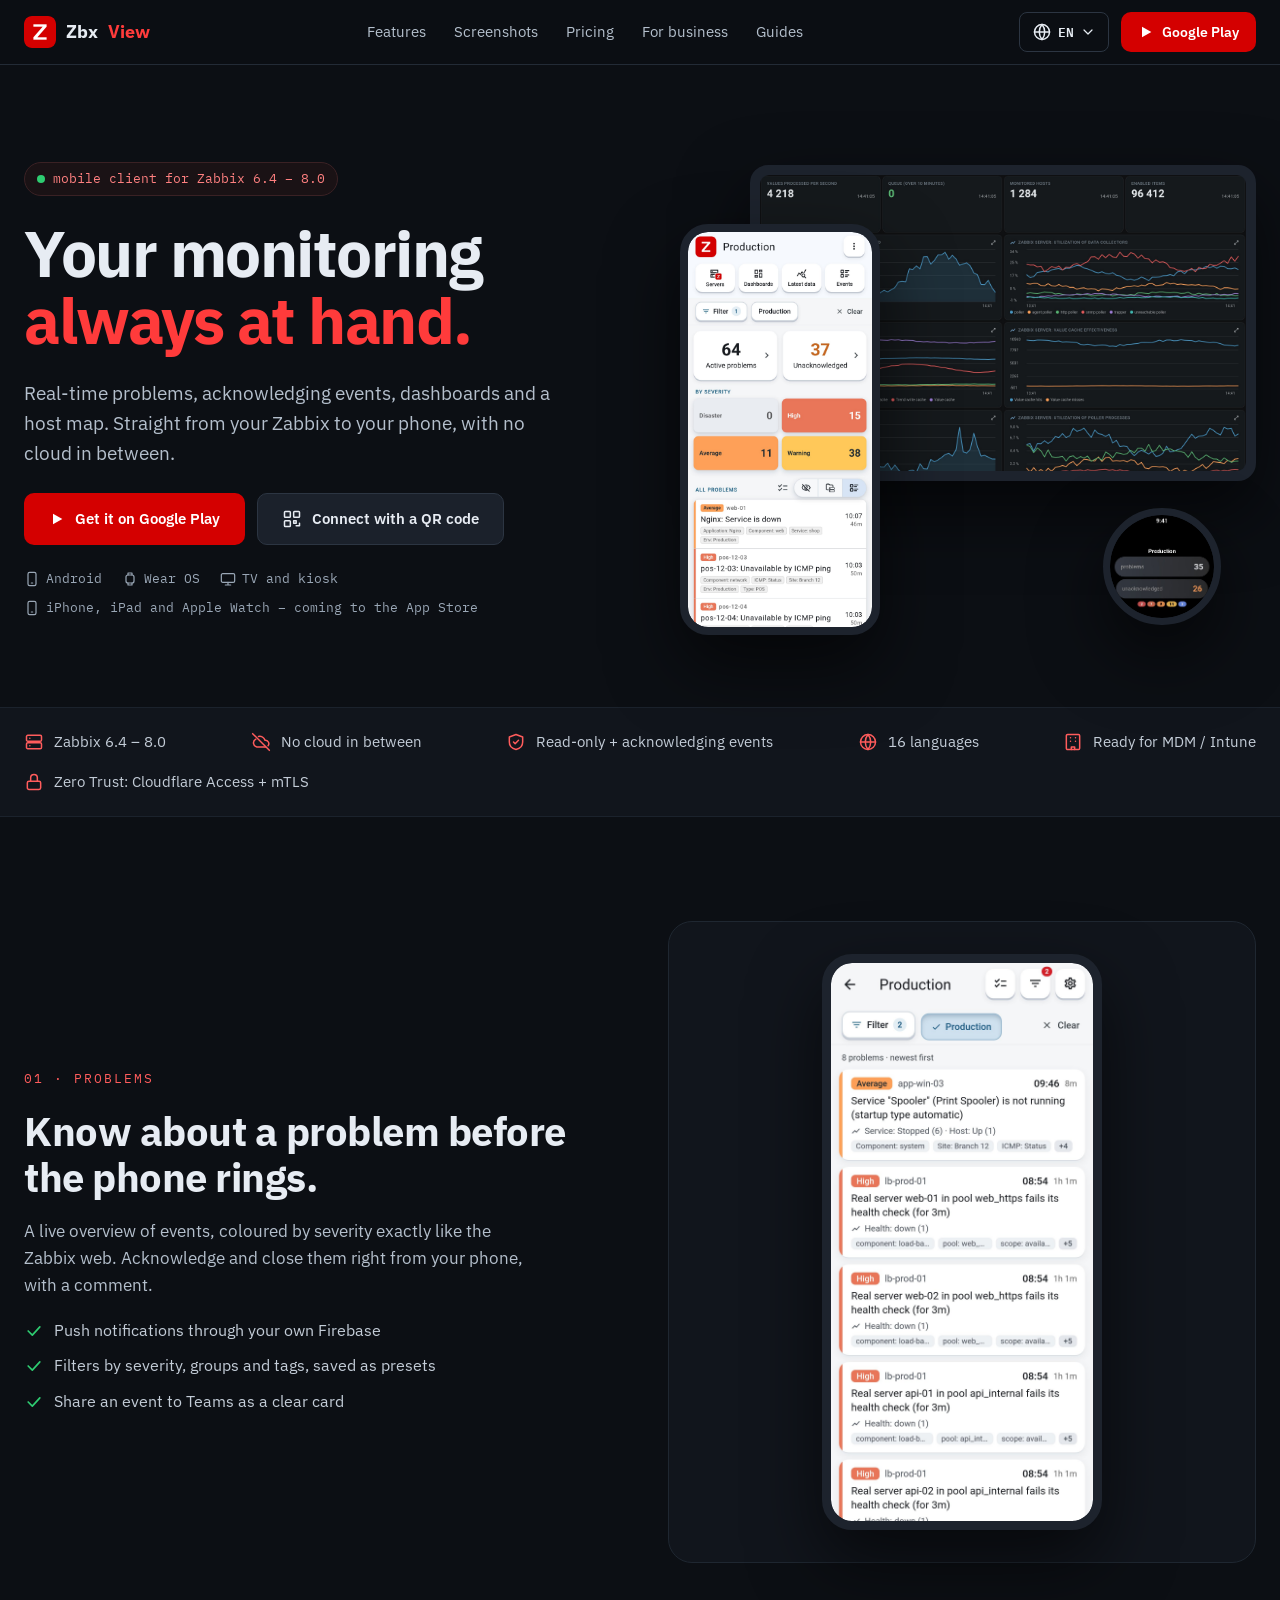
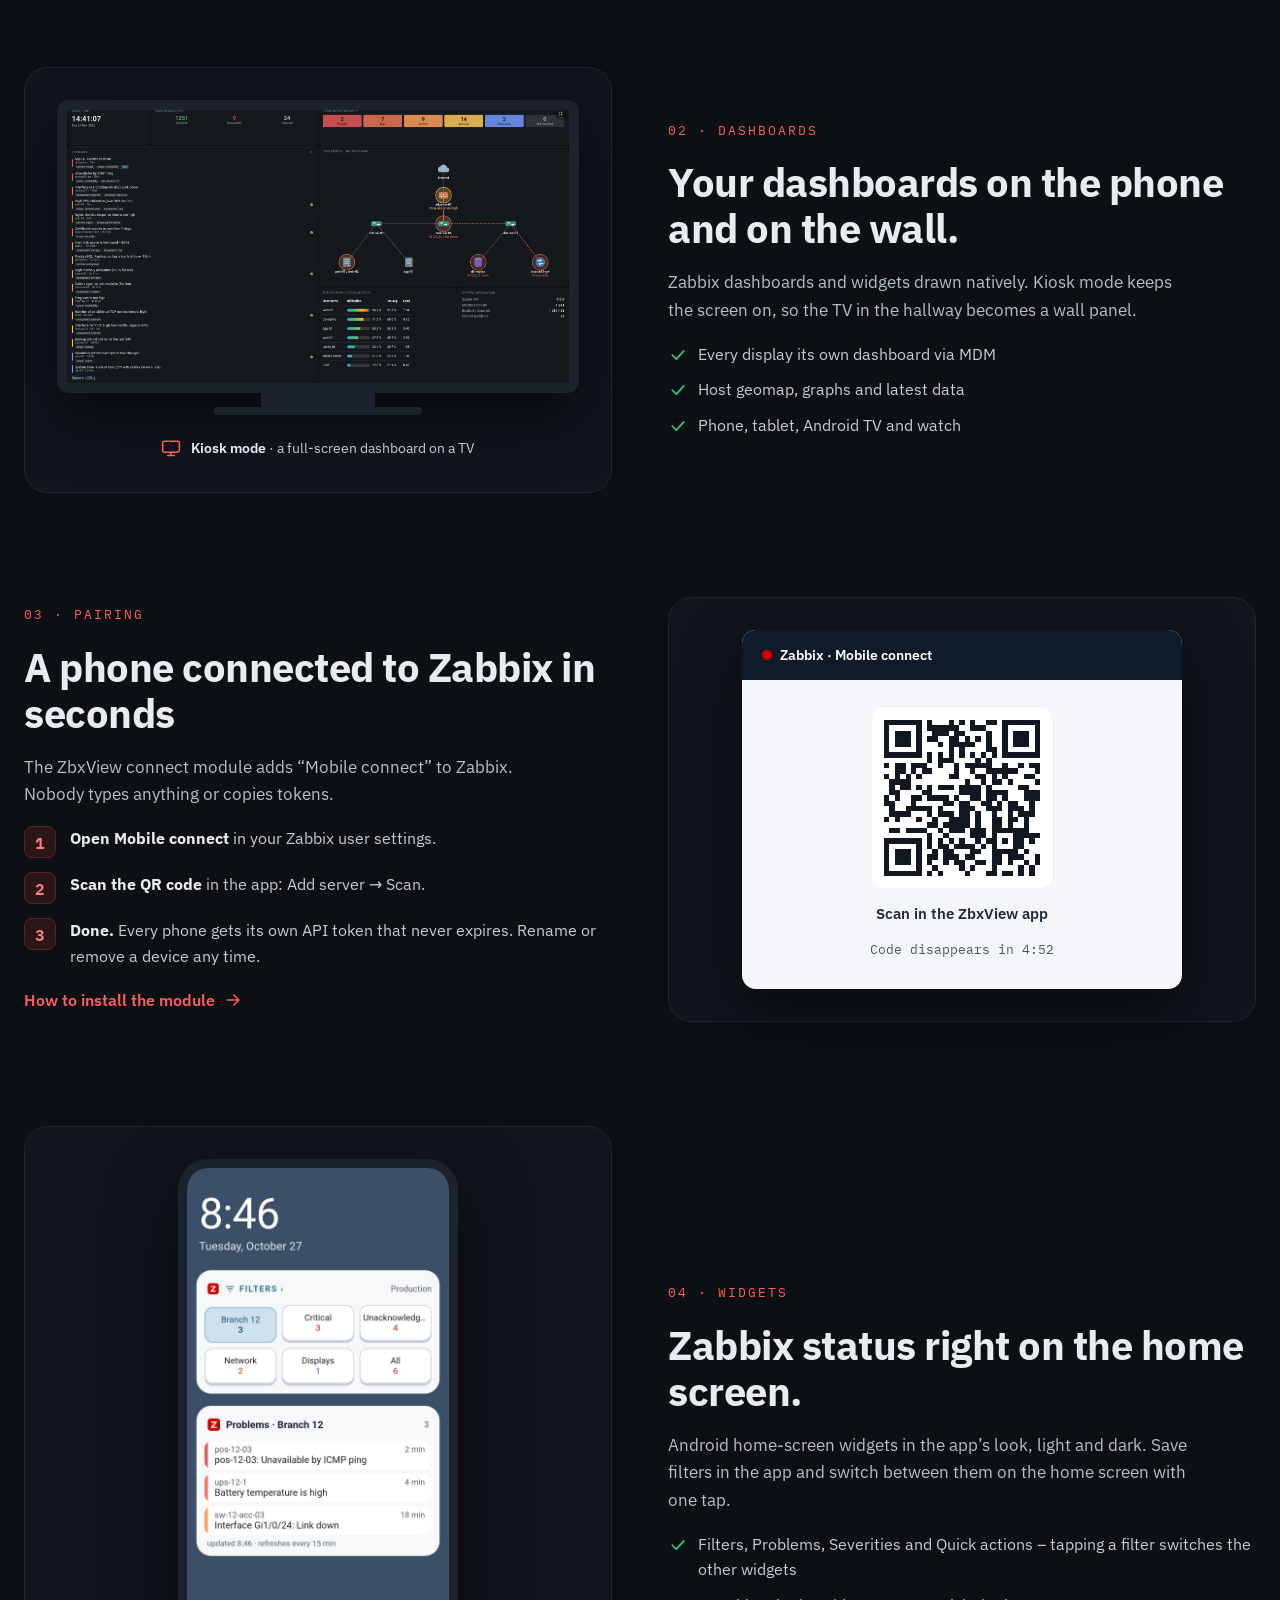
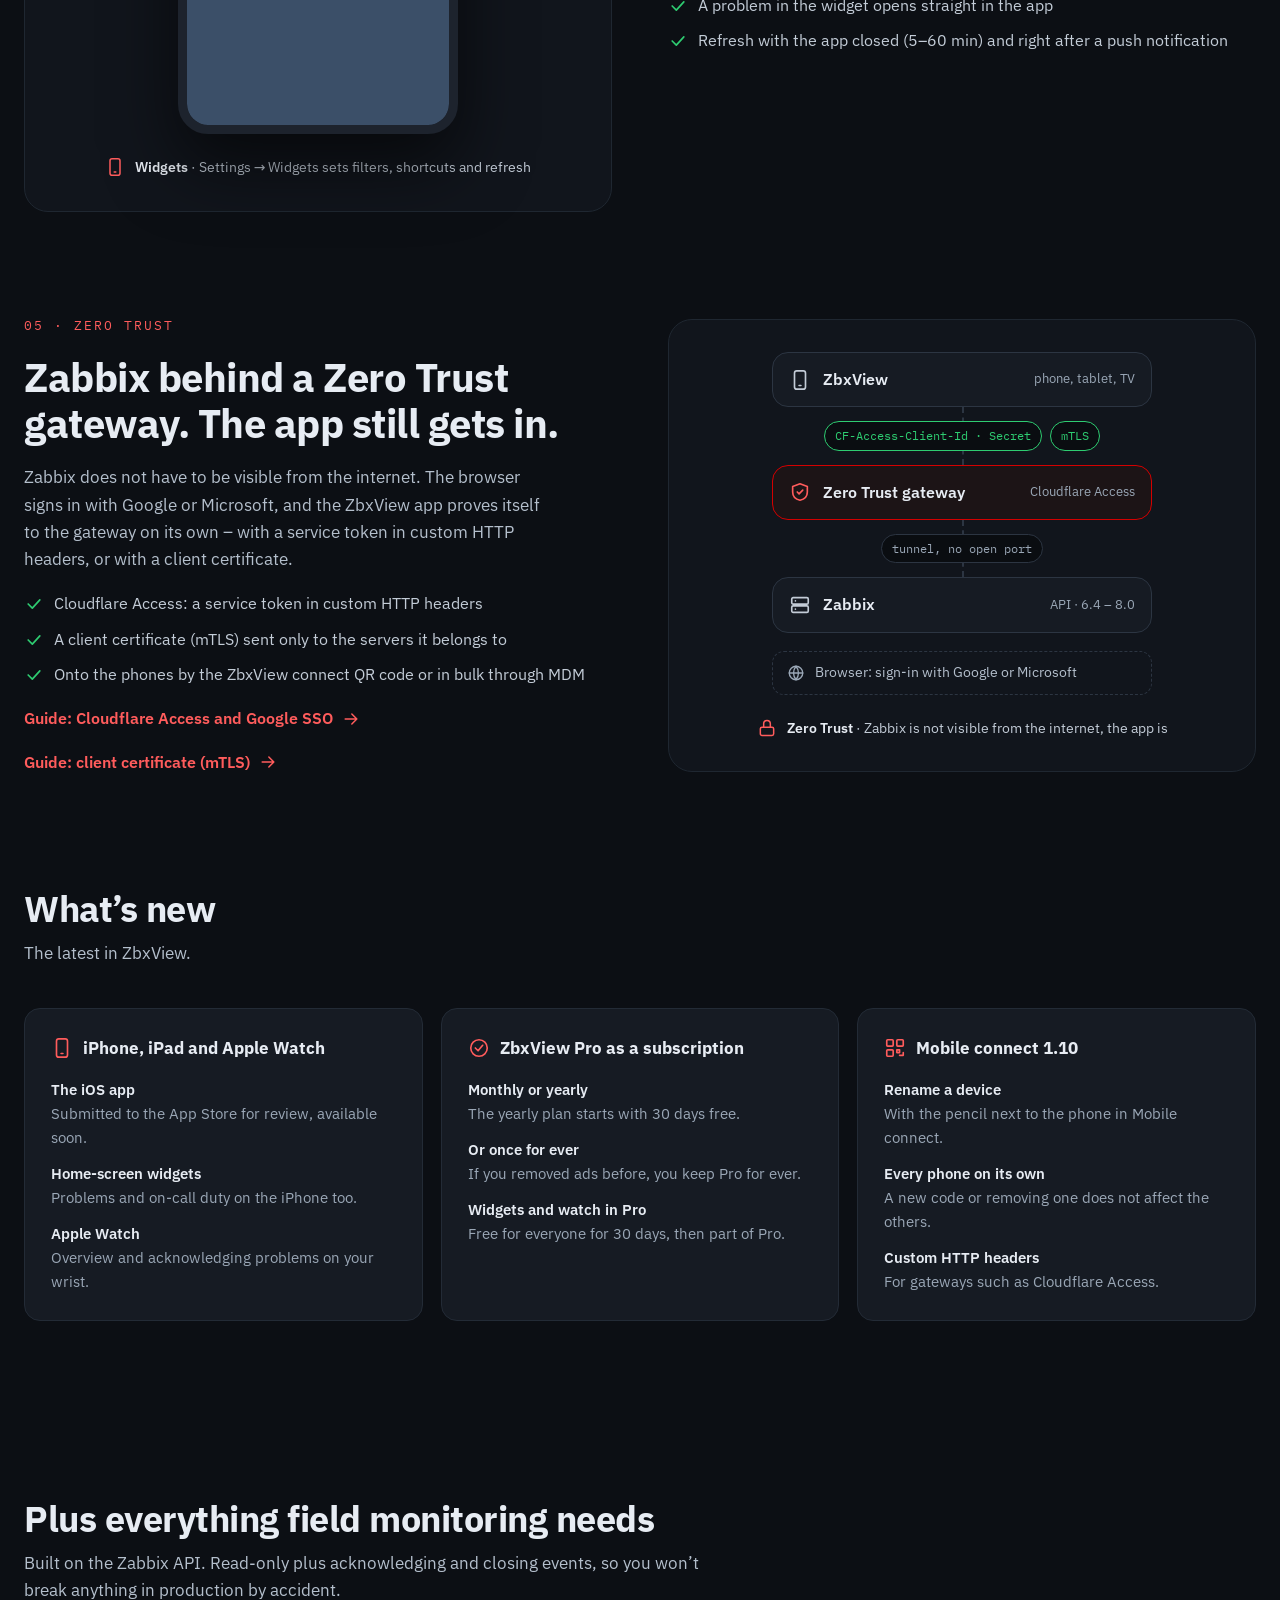
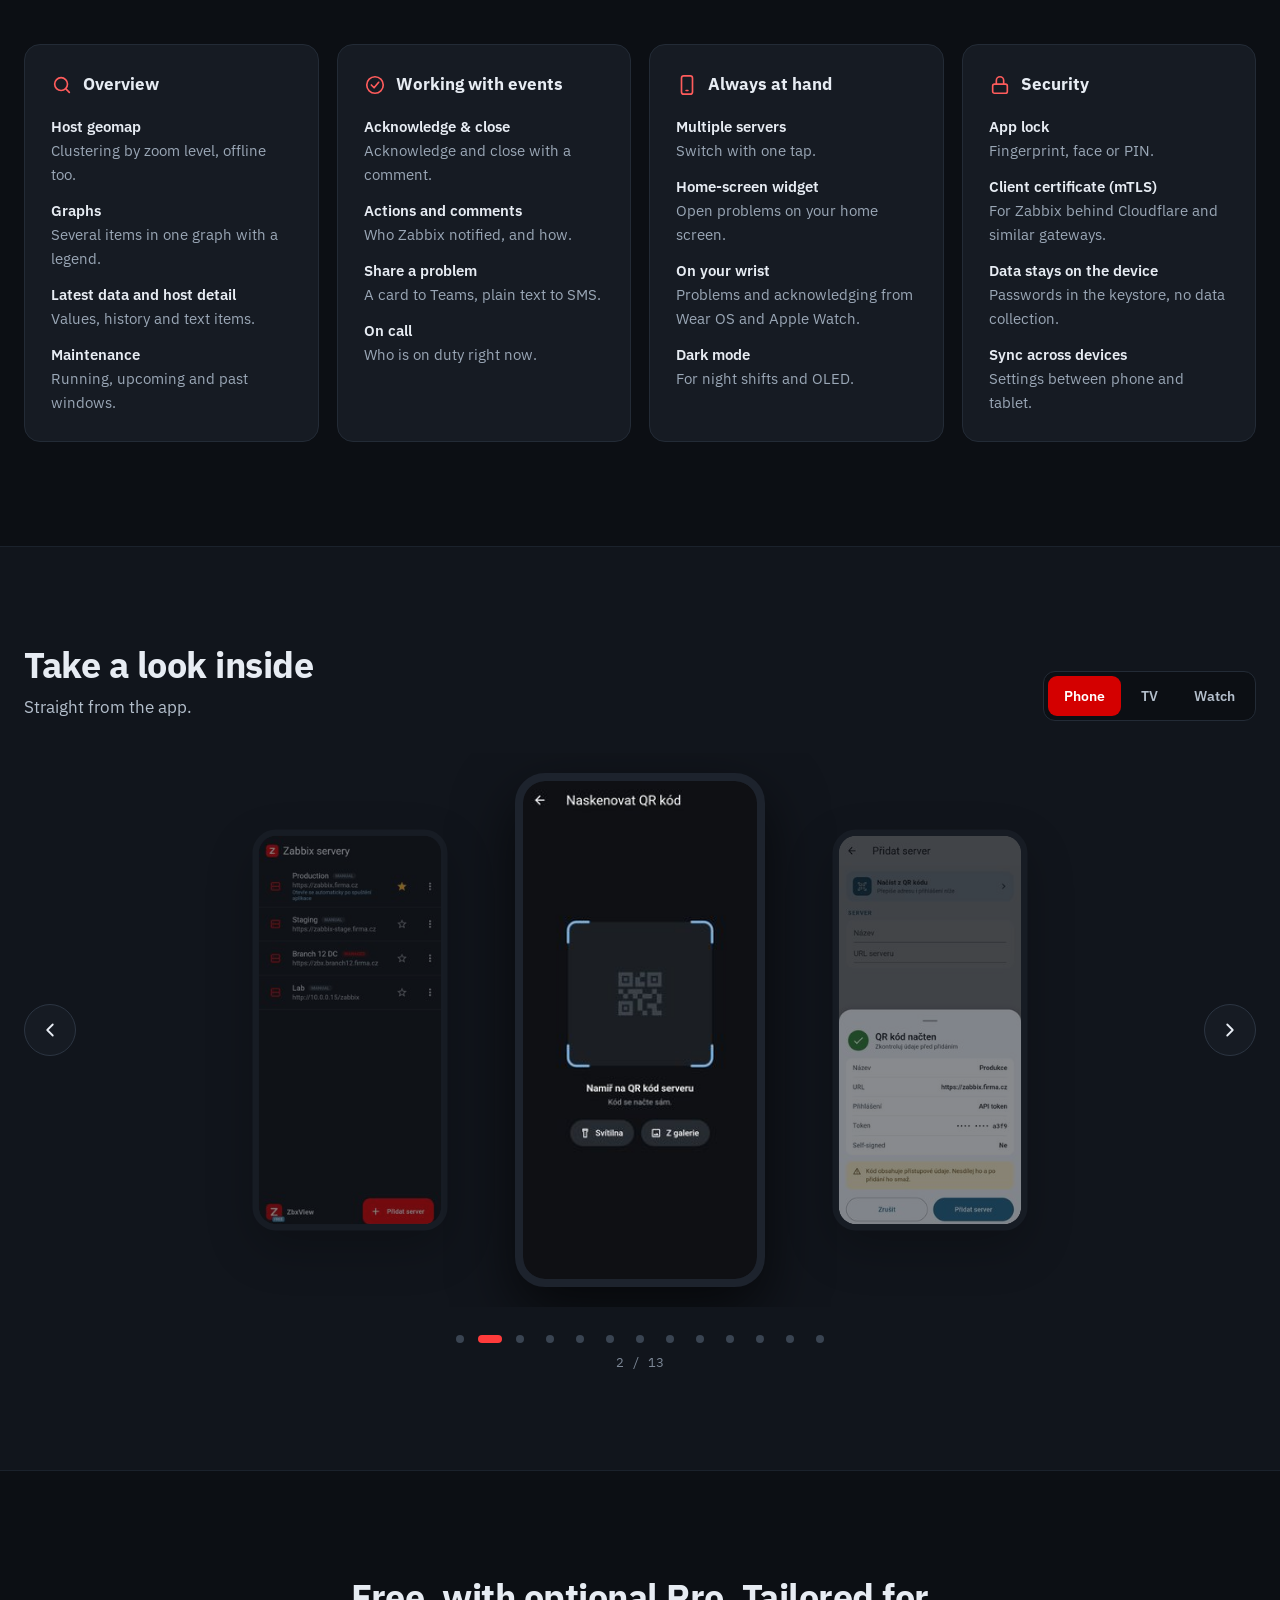
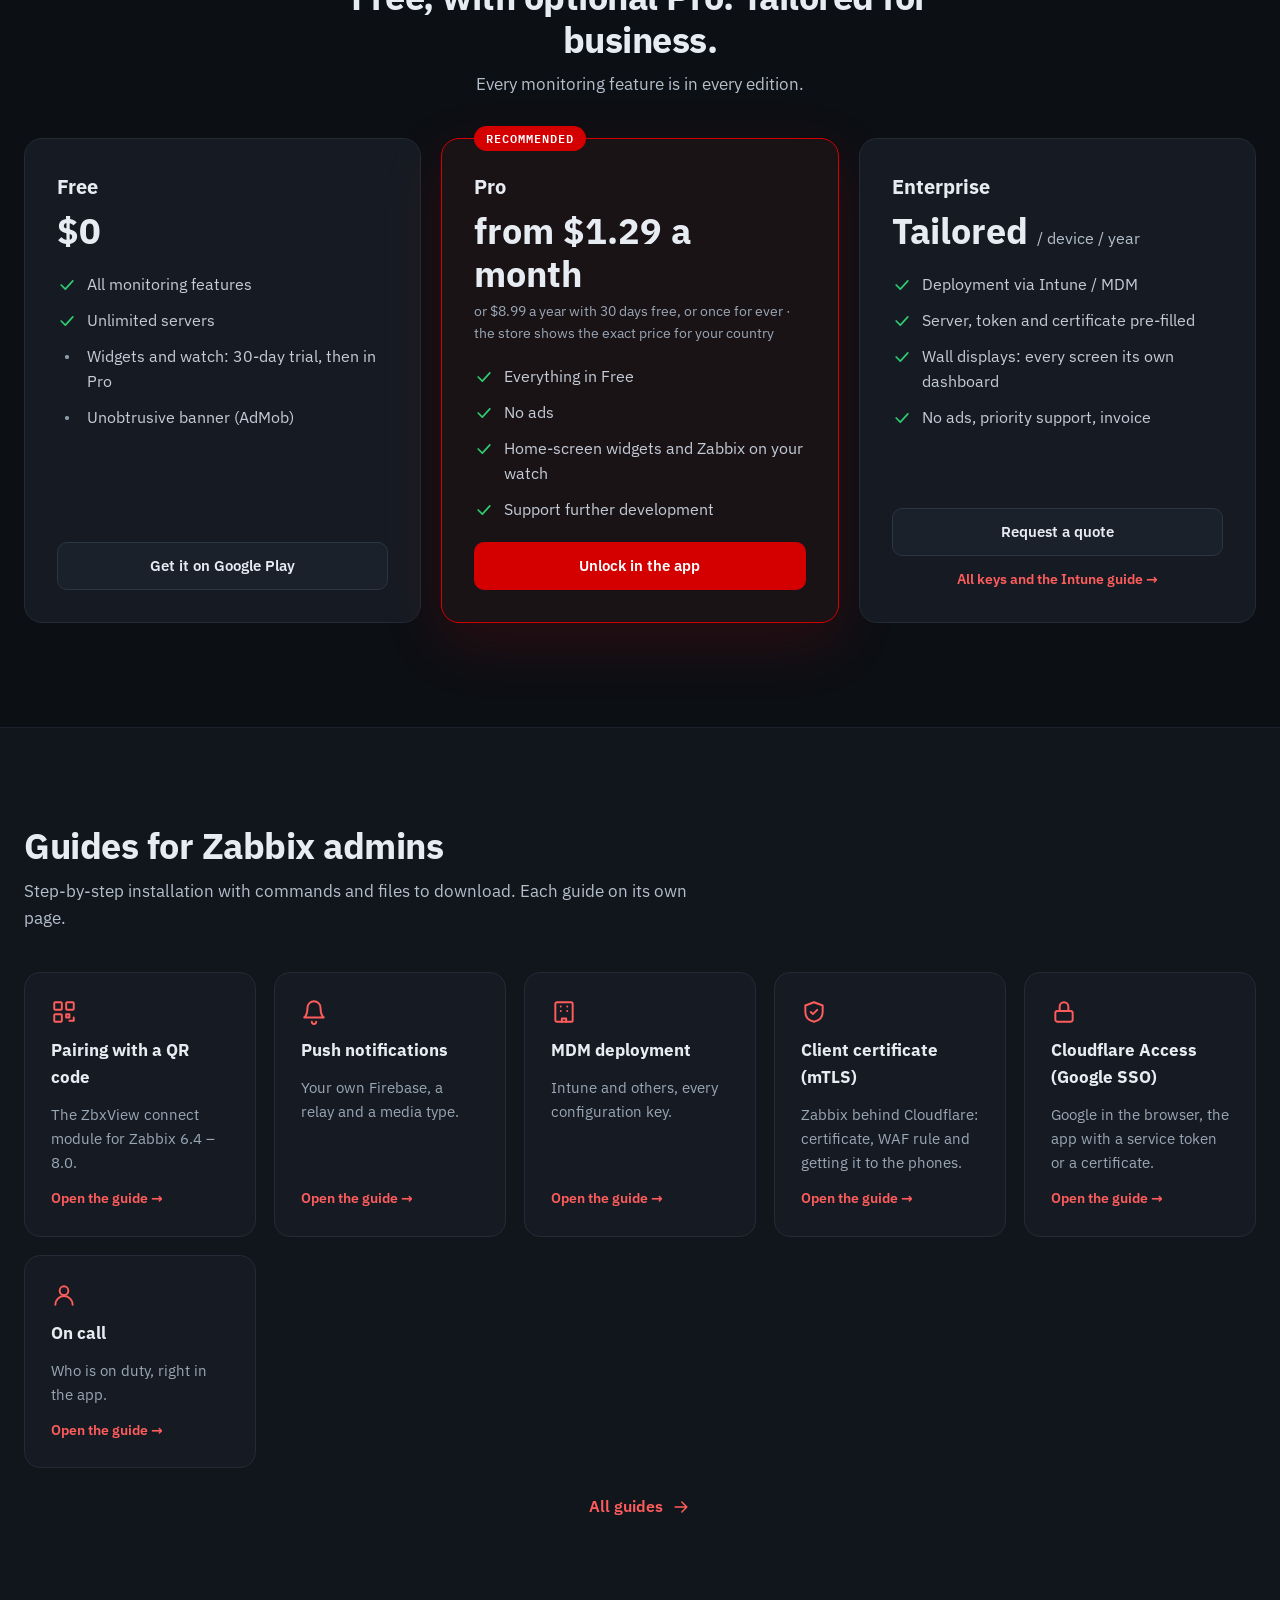
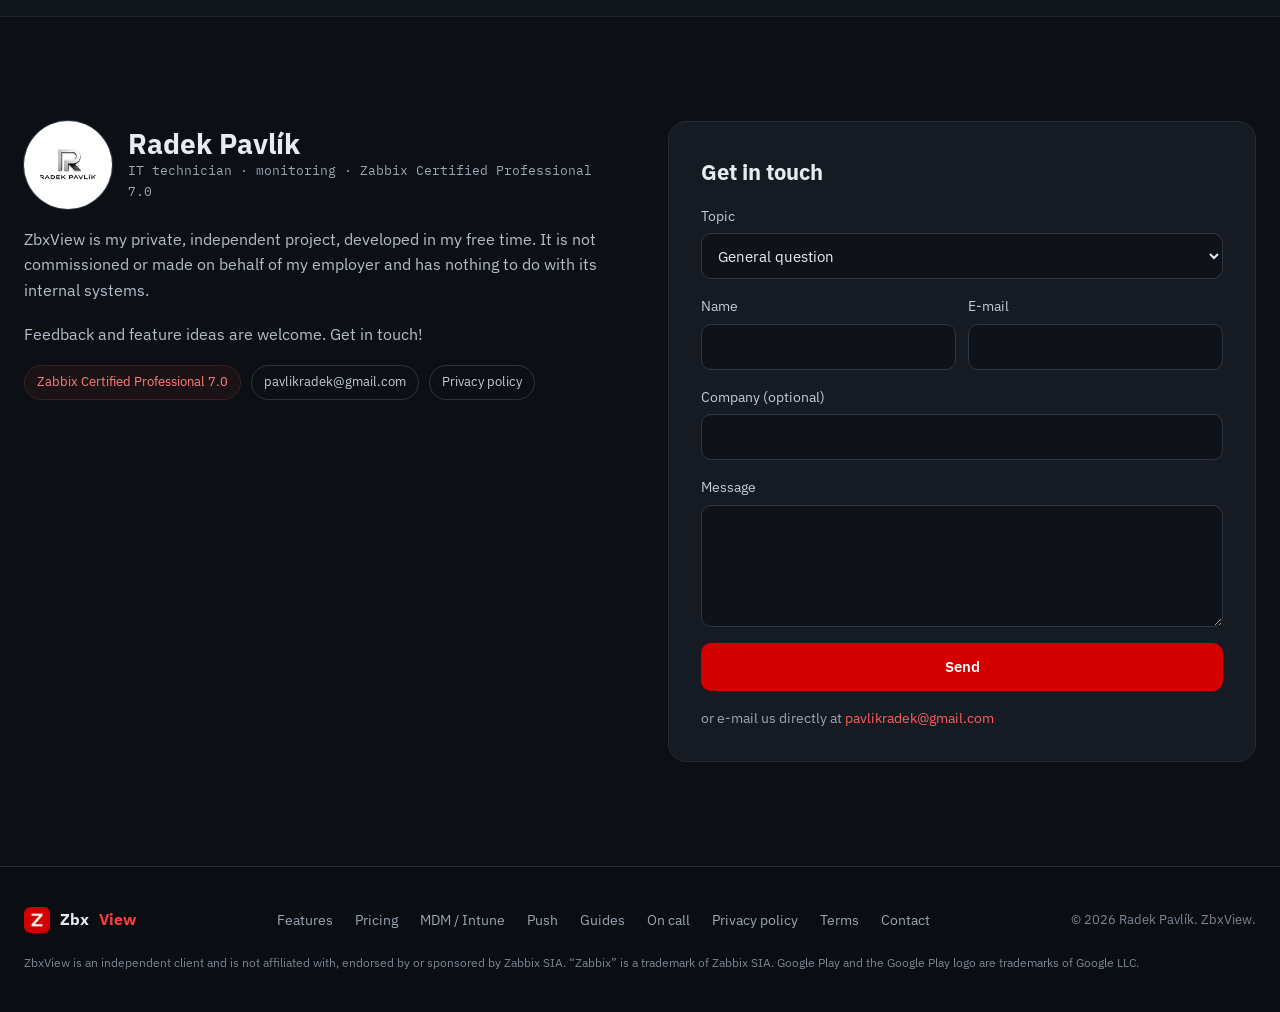
==== commit e05aea3f: "Hero and feature images: current English renders; drop replaced shots Tablet = Zabbix server health " ====
--- a/index.html
+++ b/index.html
@@ -109,9 +109,9 @@
         </div>
       </div>
       <div class="devices" aria-hidden="true">
-        <div class="dev dev-tablet"><img src="assets/shot1_tablet.jpg" alt="" /></div>
-        <div class="dev dev-phone"><img src="assets/shot7_mobile.jpg" alt="" /></div>
-        <div class="dev dev-watch"><img src="assets/shot46_watch.jpg" alt="" /></div>
+        <div class="dev dev-tablet"><img src="assets/scr_hero_tablet.jpg" alt="" /></div>
+        <div class="dev dev-phone"><img src="assets/scr_hero_phone.jpg" alt="" /></div>
+        <div class="dev dev-watch"><img src="assets/scr_hero_watch.jpg" alt="" /></div>
       </div>
     </div>
   </section>
@@ -144,7 +144,7 @@
           </ul>
         </div>
         <div class="sc-media">
-          <div class="dev dev-phone dev-phone-lg"><img src="assets/shot8_mobile.jpg" alt="ZbxView" loading="lazy" /></div>
+          <div class="dev dev-phone dev-phone-lg"><img src="assets/scr_feat_problems.jpg" alt="ZbxView" loading="lazy" /></div>
         </div>
       </div>
 
@@ -161,7 +161,7 @@
         </div>
         <div class="sc-media">
           <div class="tv">
-            <div class="tv-screen"><img src="assets/shot33_tv.jpg" alt="ZbxView TV" loading="lazy" /></div>
+            <div class="tv-screen"><img src="assets/scr_feat_tv.jpg" alt="ZbxView TV" loading="lazy" /></div>
             <div class="tv-neck"></div><div class="tv-foot"></div>
           </div>
           <p class="sc-cap"><svg class="ic"><use href="#i-tv"/></svg><span data-i18n="sc2_cap"><b>Kiosk režim</b> · celoobrazovkový dashboard na televizi</span></p>
@@ -204,7 +204,7 @@
           </ul>
         </div>
         <div class="sc-media">
-          <div class="dev dev-phone dev-phone-lg"><img src="assets/shot12_mobile.jpg" alt="ZbxView – home-screen widgets" loading="lazy" /></div>
+          <div class="dev dev-phone dev-phone-lg"><img src="assets/scr_feat_widgets.jpg" alt="ZbxView – home-screen widgets" loading="lazy" /></div>
           <p class="sc-cap"><svg class="ic"><use href="#i-phone"/></svg><span data-i18n="sc4_cap"><b>Widgety</b> · Nastavení → Widgety určí filtry, zkratky a obnovu</span></p>
         </div>
       </div>
@@ -336,6 +336,7 @@
           <button type="button" role="tab" data-key="watch" data-i18n="tab_watch">Hodinky</button>
         </div>
       </div>
+      <p class="car-label" id="carLabel" hidden></p>
       <div class="car" id="car">
         <button type="button" class="car-arrow" id="carPrev" aria-label="‹"><svg class="ic"><use href="#i-left"/></svg></button>
         <div class="car-stage" id="carStage"></div>
@@ -3549,6 +3550,7 @@
     var stage = document.getElementById('carStage');
     var dotsEl = document.getElementById('carDots');
     var countEl = document.getElementById('carCount');
+    var labelEl = document.getElementById('carLabel');
     var car = document.getElementById('car');
     var reduce = window.matchMedia && window.matchMedia('(prefers-reduced-motion: reduce)').matches;
 
@@ -3593,6 +3595,9 @@
           });
           Array.prototype.forEach.call(dotsEl.children, function (d, i) { d.classList.toggle('active', i === idx); });
           countEl.textContent = (idx + 1) + ' / ' + n;
+          var lab = imgs[idx] && imgs[idx].label;
+          labelEl.hidden = !lab;
+          labelEl.textContent = lab || '';
         }
         function go(i) {
           var n = imgs.length;
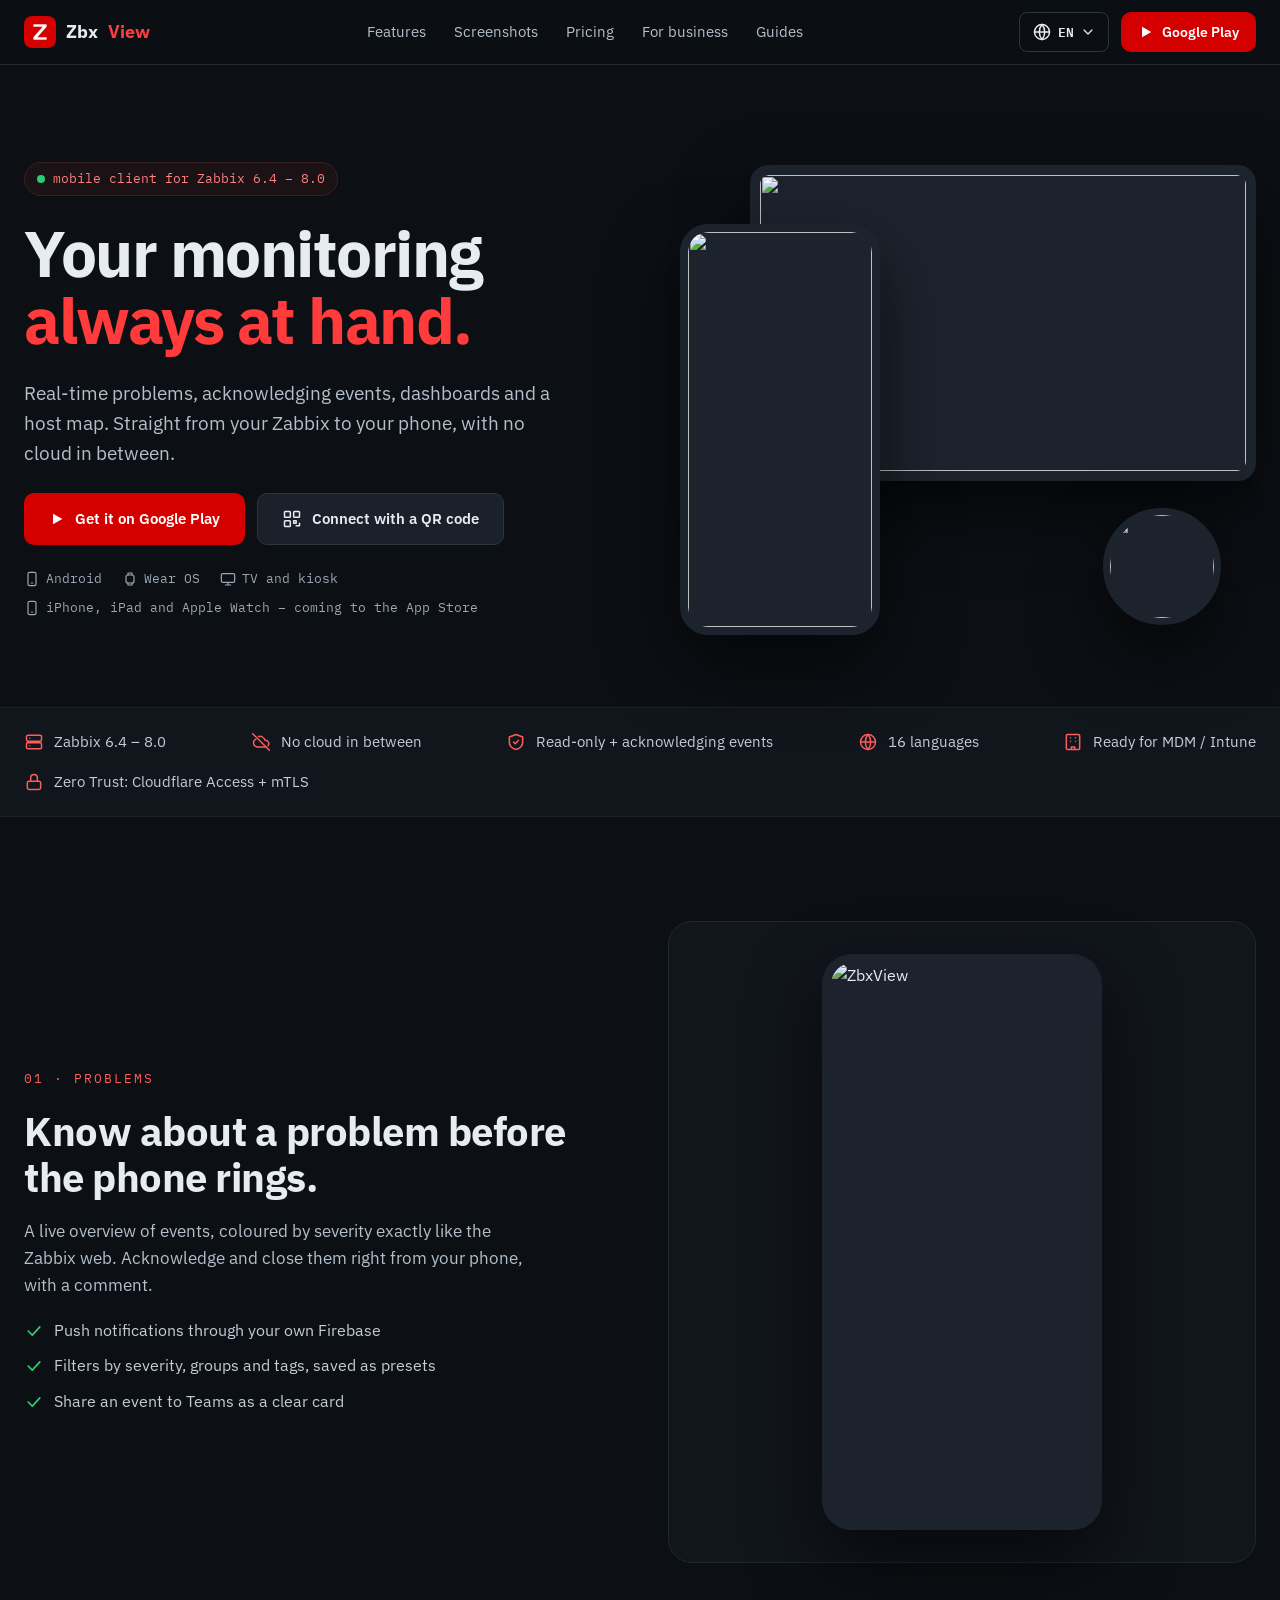
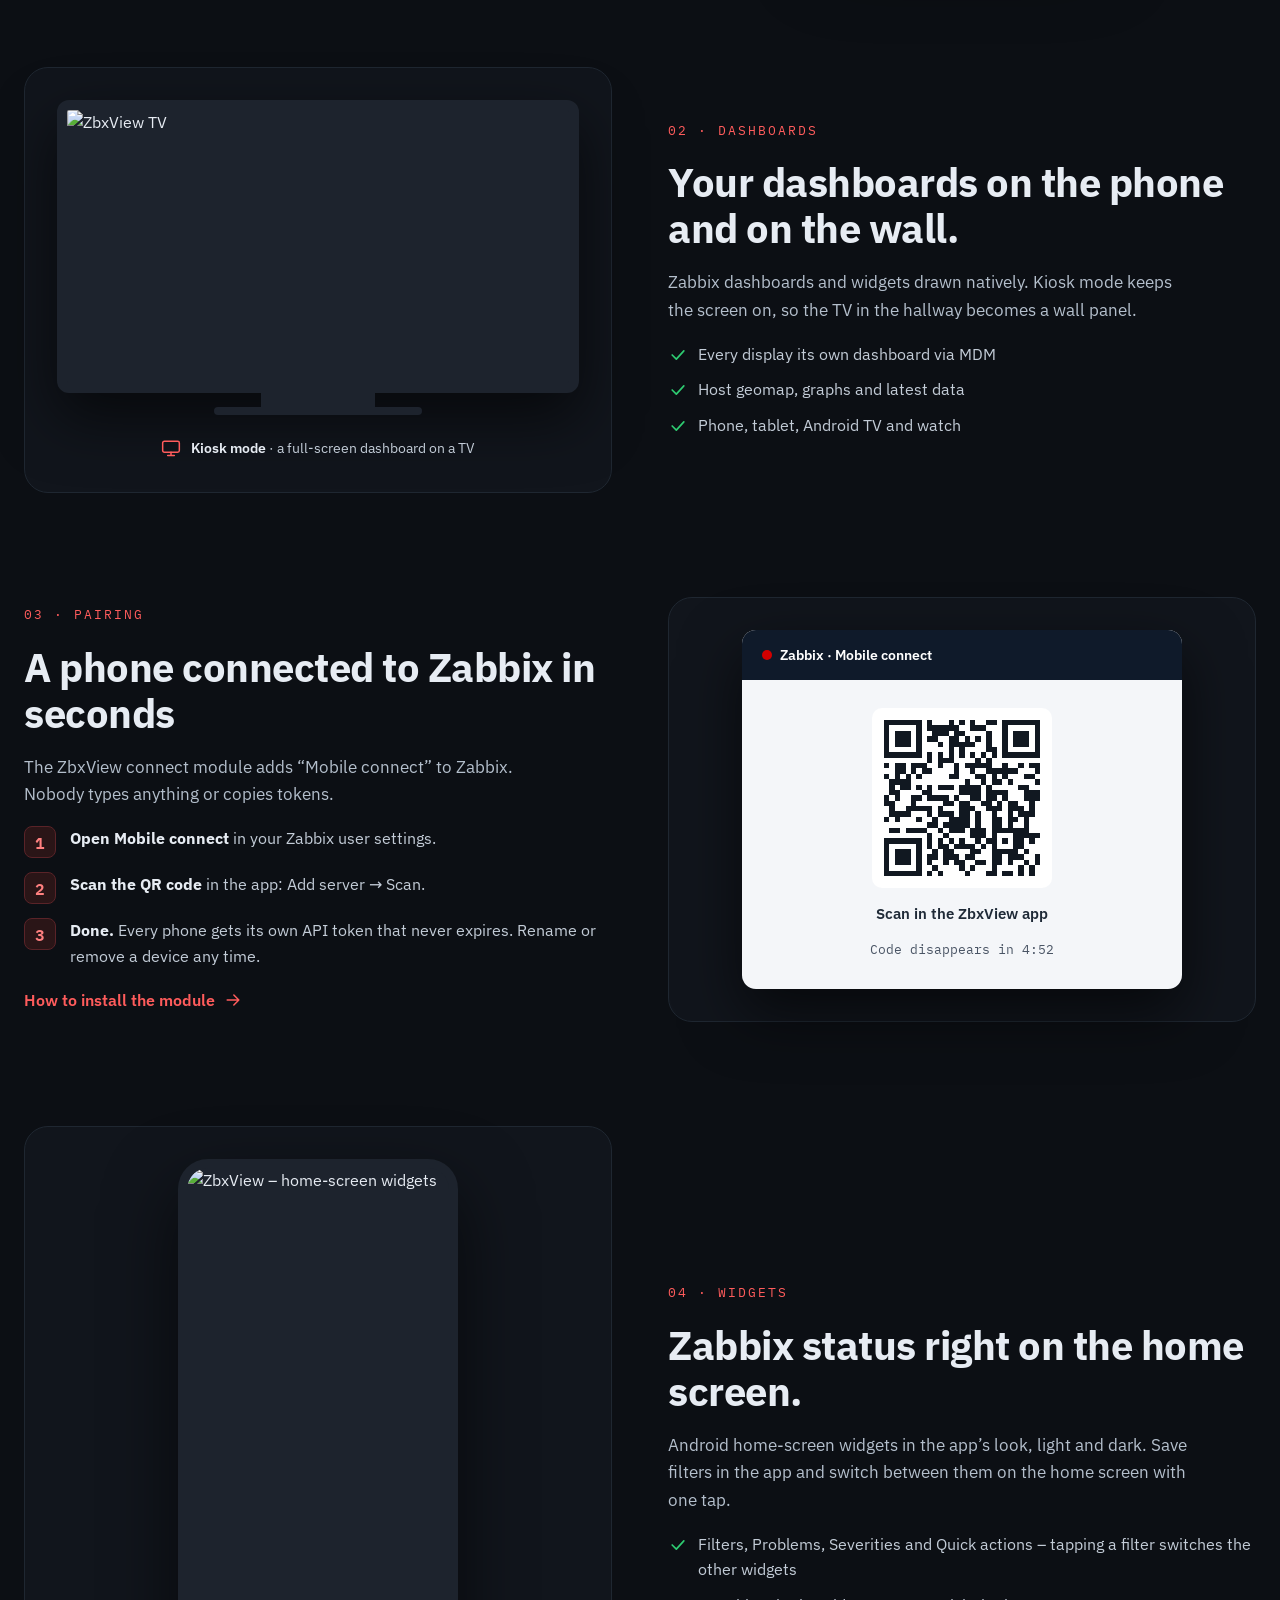
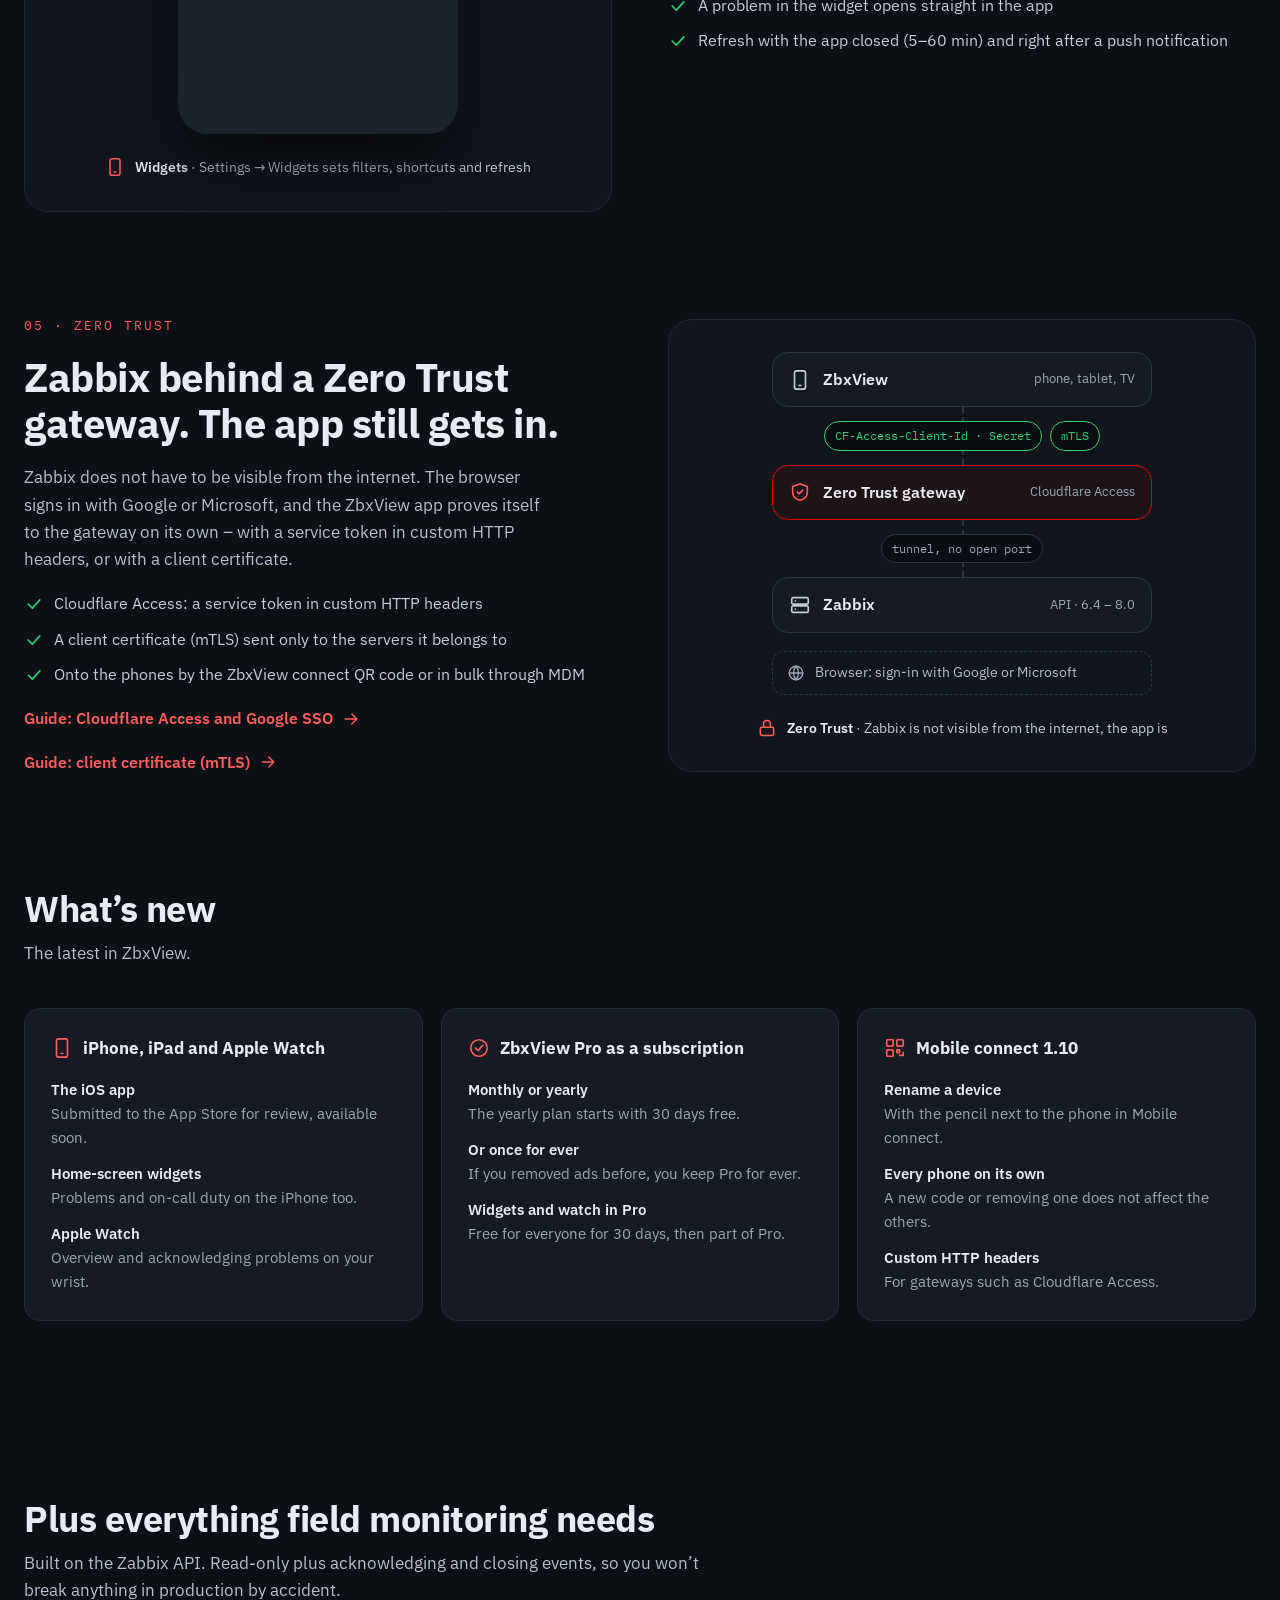
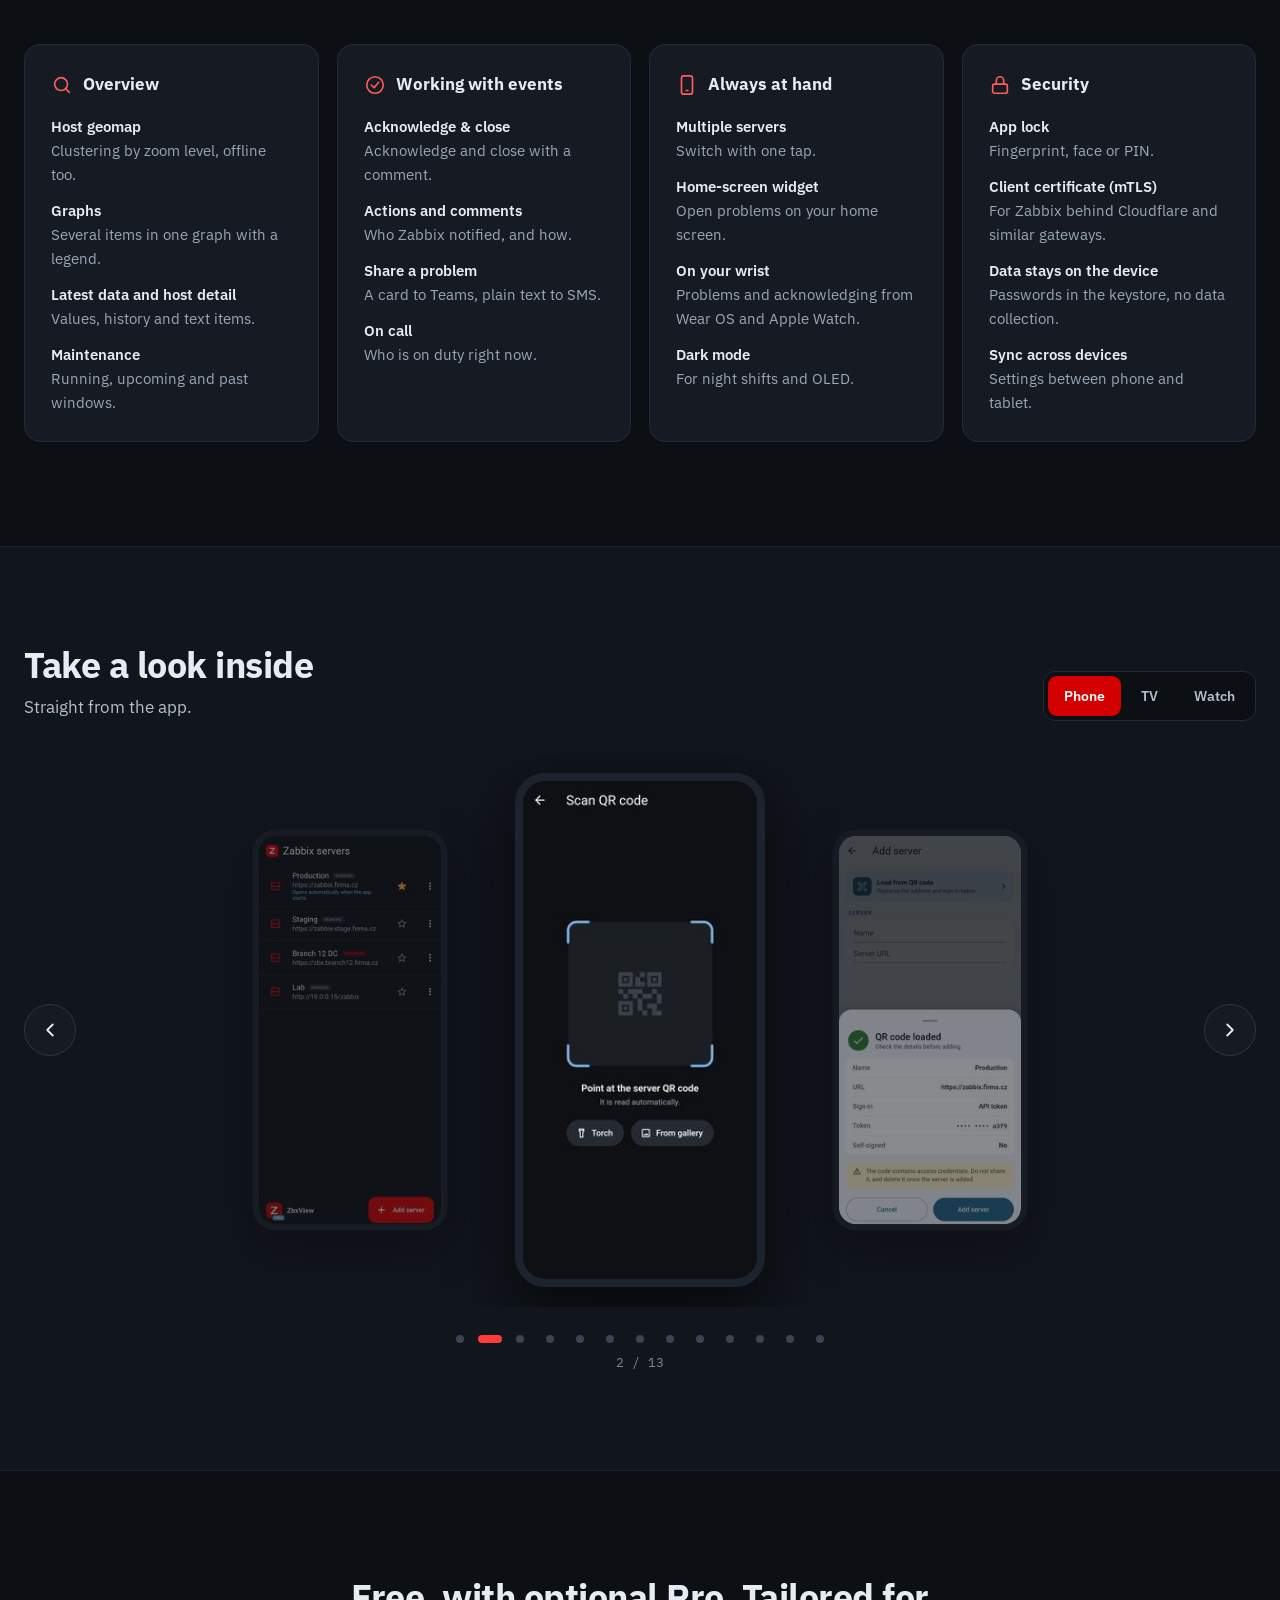
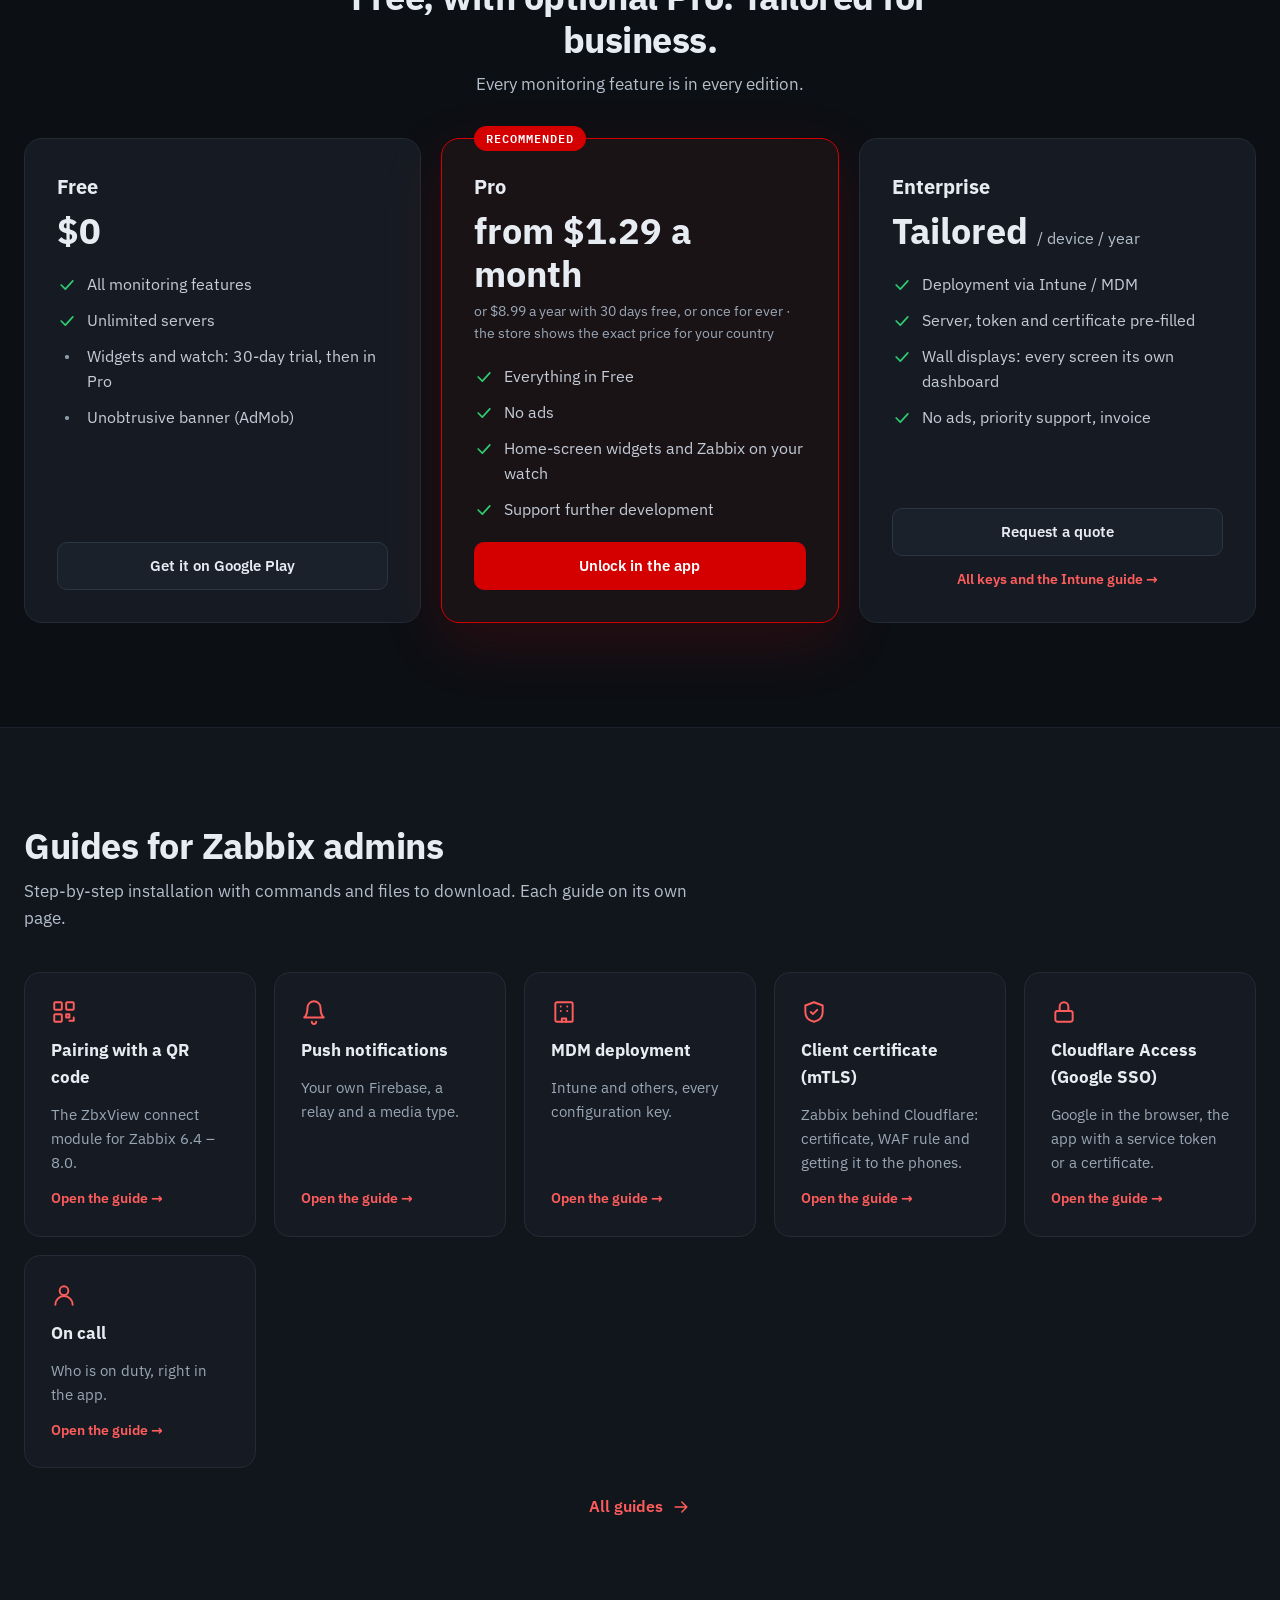
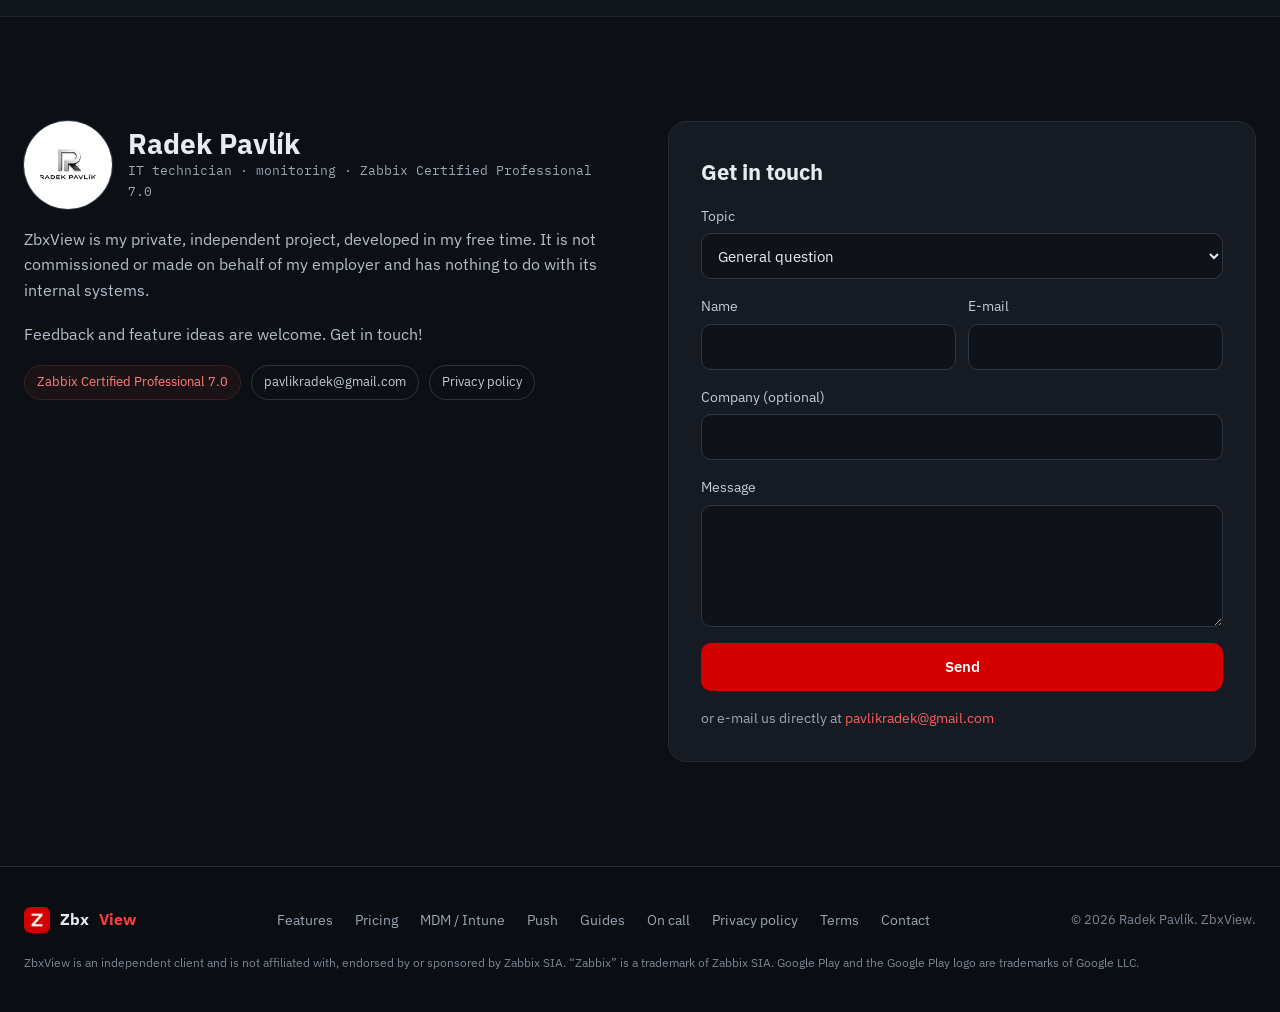
==== commit 6af38216: "Gallery entirely in English: phone, TV dashboards, Wear OS + Apple Watch - Phone: English server lis" ====
--- a/index.html
+++ b/index.html
@@ -109,9 +109,9 @@
         </div>
       </div>
       <div class="devices" aria-hidden="true">
-        <div class="dev dev-tablet"><img src="assets/scr_hero_tablet.jpg" alt="" /></div>
-        <div class="dev dev-phone"><img src="assets/scr_hero_phone.jpg" alt="" /></div>
-        <div class="dev dev-watch"><img src="assets/scr_hero_watch.jpg" alt="" /></div>
+        <div class="dev dev-tablet"><img src="assets/shot1_tablet.jpg" alt="" /></div>
+        <div class="dev dev-phone"><img src="assets/shot7_mobile.jpg" alt="" /></div>
+        <div class="dev dev-watch"><img src="assets/shot46_watch.jpg" alt="" /></div>
       </div>
     </div>
   </section>
@@ -144,7 +144,7 @@
           </ul>
         </div>
         <div class="sc-media">
-          <div class="dev dev-phone dev-phone-lg"><img src="assets/scr_feat_problems.jpg" alt="ZbxView" loading="lazy" /></div>
+          <div class="dev dev-phone dev-phone-lg"><img src="assets/shot8_mobile.jpg" alt="ZbxView" loading="lazy" /></div>
         </div>
       </div>
 
@@ -161,7 +161,7 @@
         </div>
         <div class="sc-media">
           <div class="tv">
-            <div class="tv-screen"><img src="assets/scr_feat_tv.jpg" alt="ZbxView TV" loading="lazy" /></div>
+            <div class="tv-screen"><img src="assets/shot33_tv.jpg" alt="ZbxView TV" loading="lazy" /></div>
             <div class="tv-neck"></div><div class="tv-foot"></div>
           </div>
           <p class="sc-cap"><svg class="ic"><use href="#i-tv"/></svg><span data-i18n="sc2_cap"><b>Kiosk režim</b> · celoobrazovkový dashboard na televizi</span></p>
@@ -204,7 +204,7 @@
           </ul>
         </div>
         <div class="sc-media">
-          <div class="dev dev-phone dev-phone-lg"><img src="assets/scr_feat_widgets.jpg" alt="ZbxView – home-screen widgets" loading="lazy" /></div>
+          <div class="dev dev-phone dev-phone-lg"><img src="assets/shot12_mobile.jpg" alt="ZbxView – home-screen widgets" loading="lazy" /></div>
           <p class="sc-cap"><svg class="ic"><use href="#i-phone"/></svg><span data-i18n="sc4_cap"><b>Widgety</b> · Nastavení → Widgety určí filtry, zkratky a obnovu</span></p>
         </div>
       </div>
--- a/landing.css
+++ b/landing.css
@@ -291,6 +291,8 @@
 .car-dot { width: 28px; height: 28px; border: none; background: transparent; display: flex; align-items: center; justify-content: center; cursor: pointer; }
 .car-dot span { display: block; width: 8px; height: 8px; border-radius: 4px; background: #3a4452; transition: width .3s, background .3s; }
 .car-dot.active span { width: 24px; background: var(--red-soft); }
+.car-label { margin: 0 0 6px; text-align: center; font-family: var(--mono); font-size: 13px; font-weight: 600; letter-spacing: .06em; text-transform: uppercase; color: var(--muted-2); }
+.car-label[hidden] { display: none; }
 .car-count { text-align: center; font-family: var(--mono); font-size: 13px; color: var(--dim); }
 .shots-empty { text-align: center; color: var(--muted-2); }
 
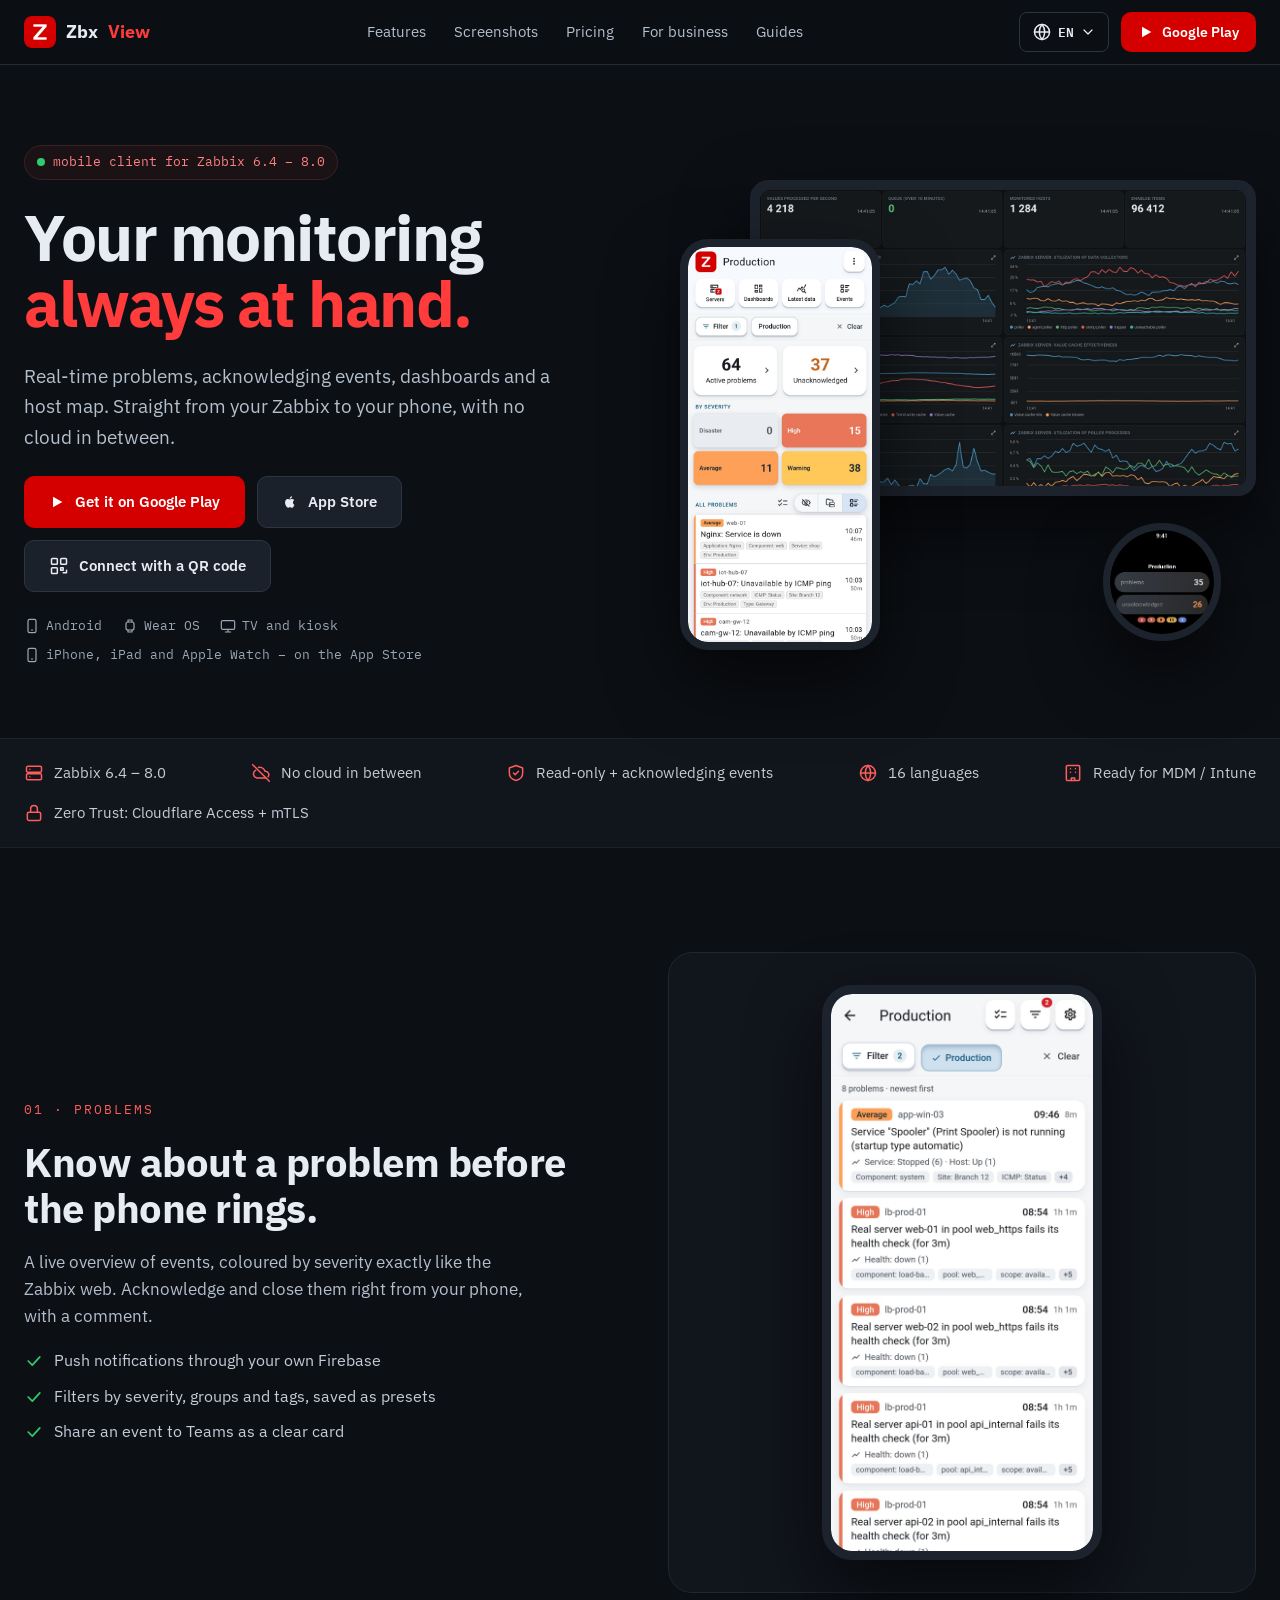
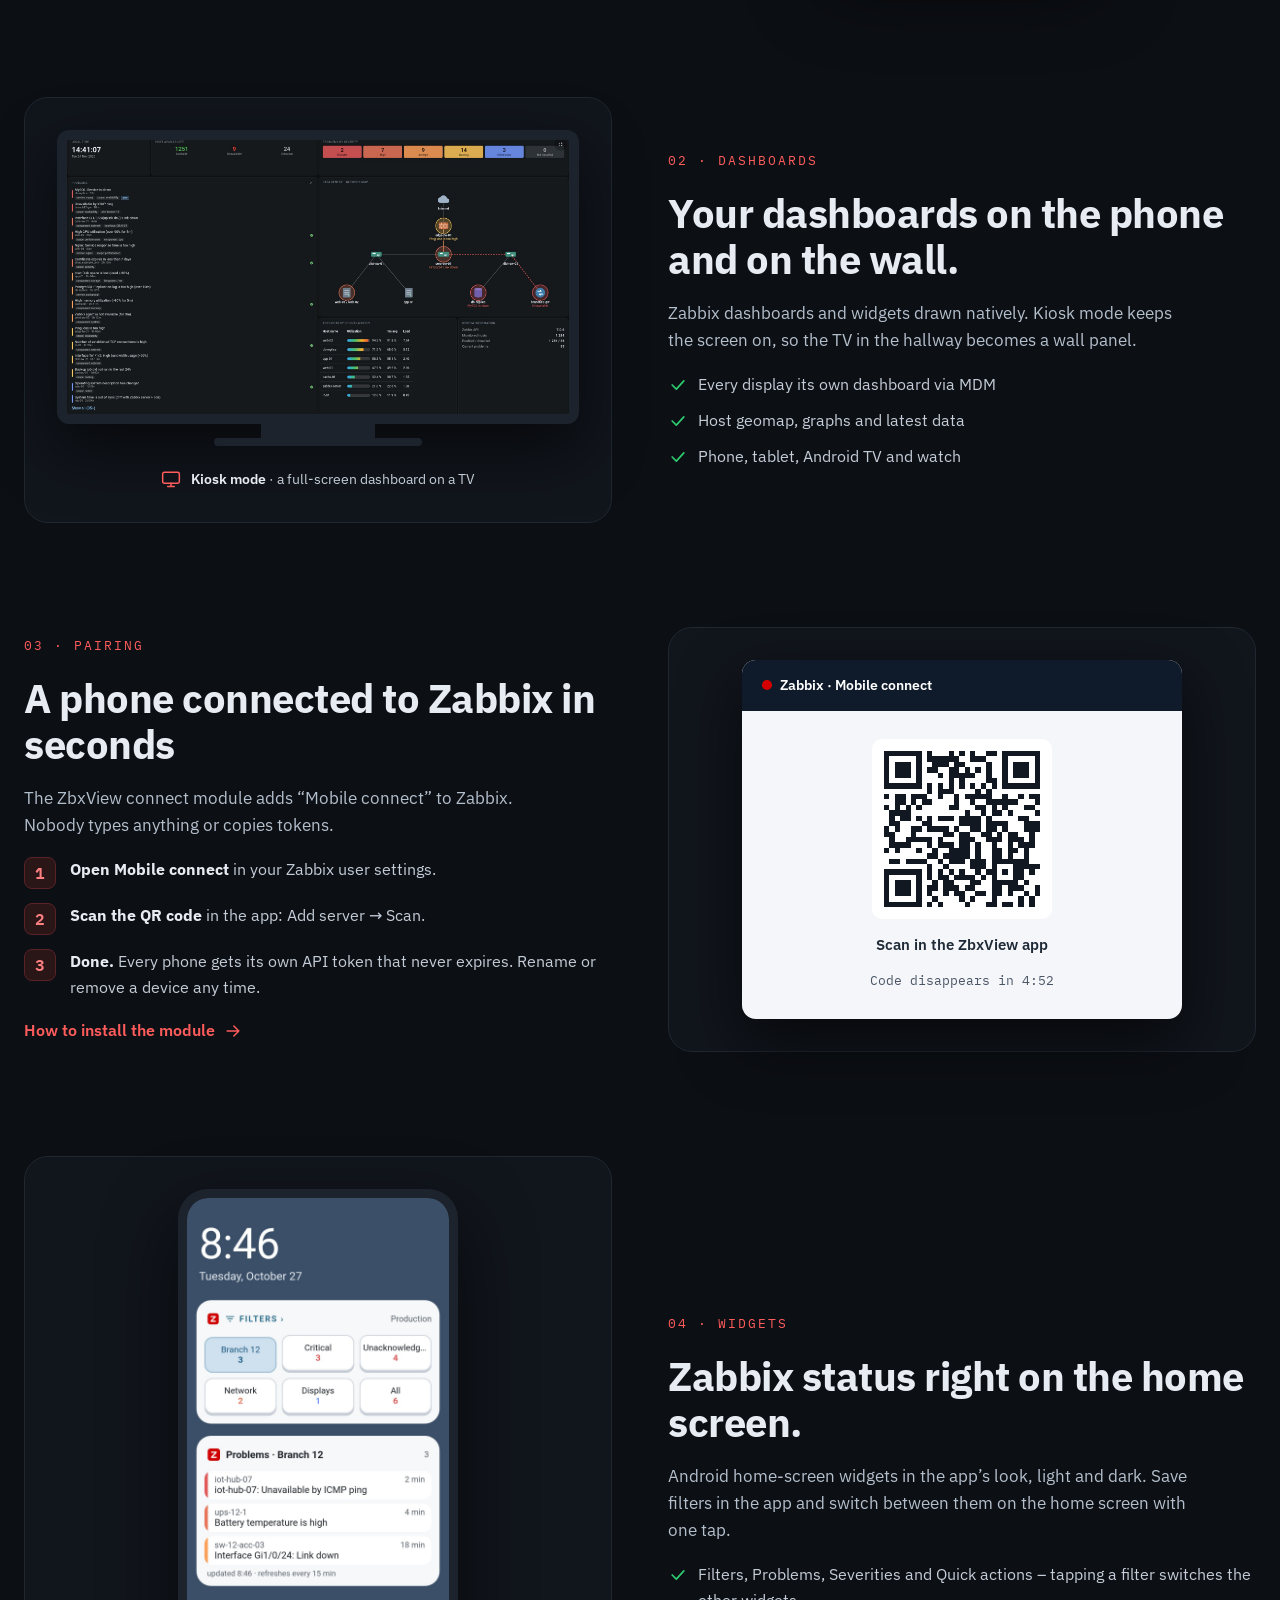
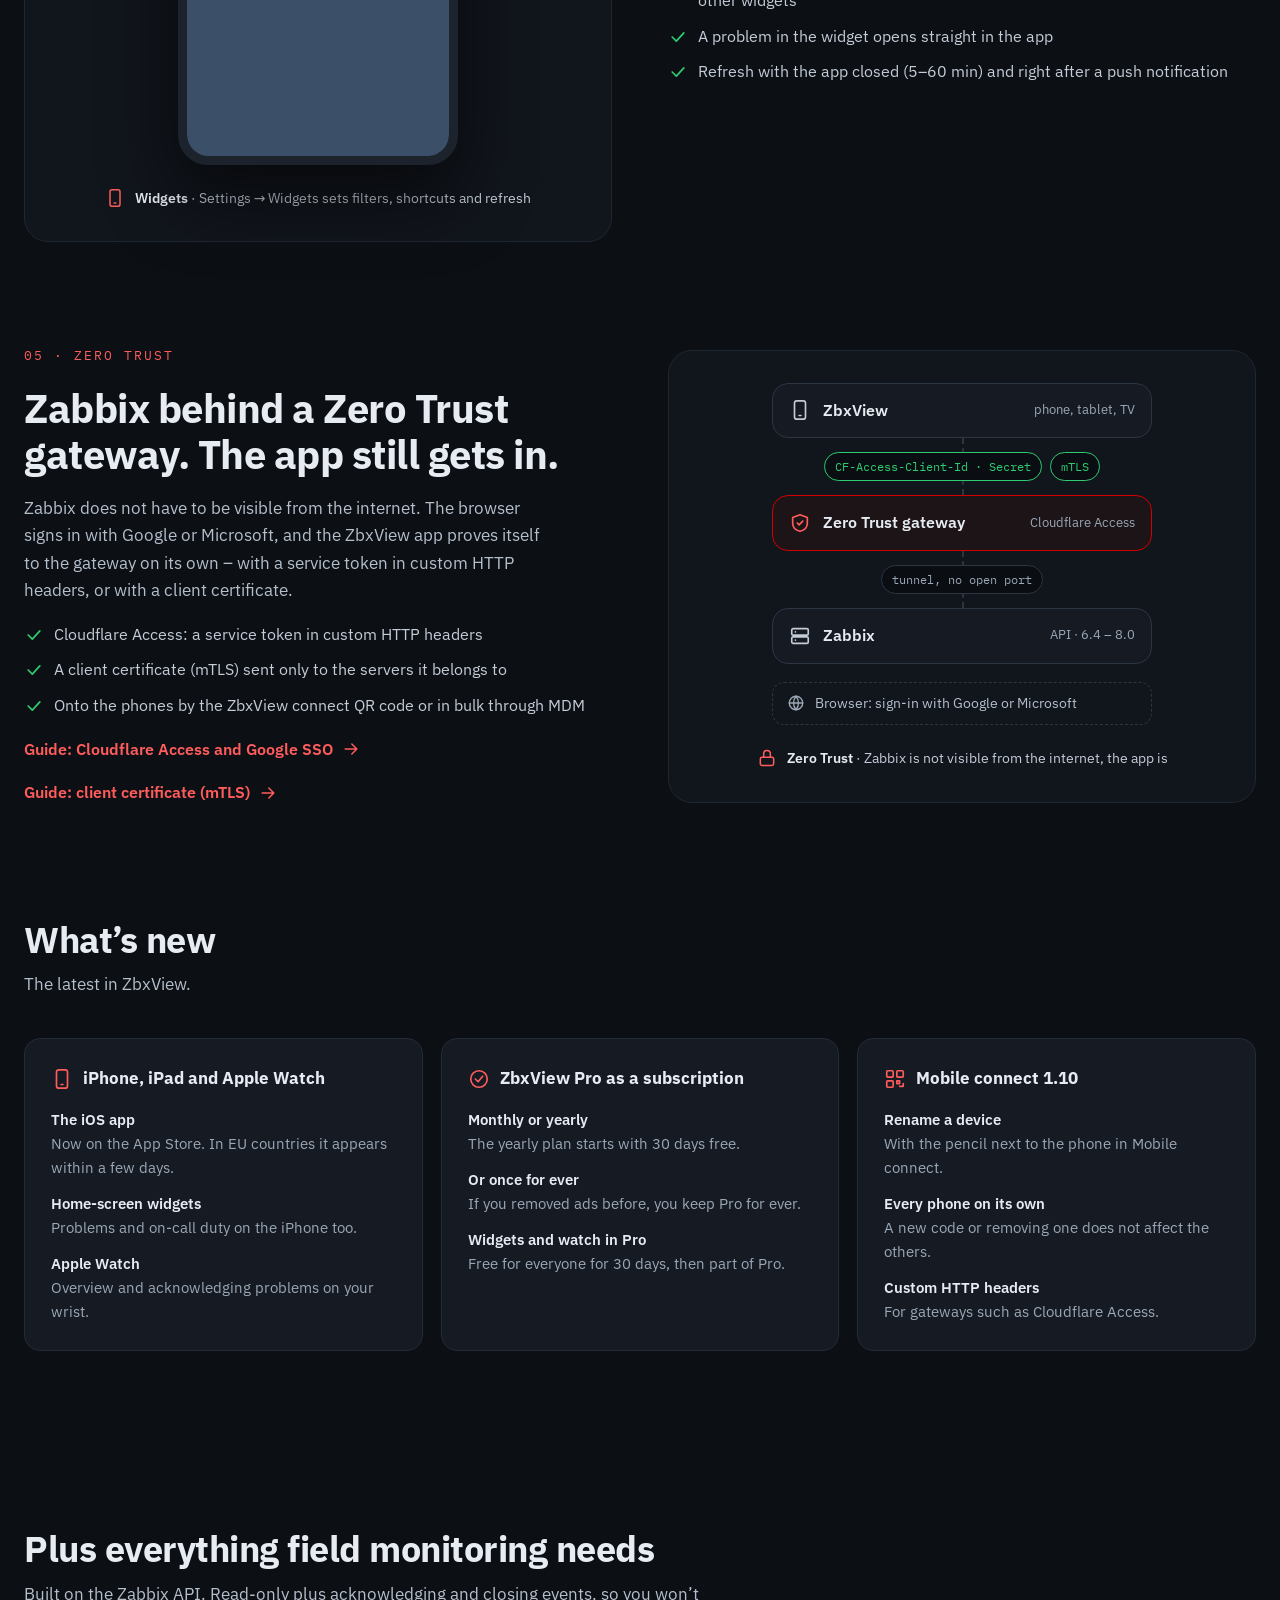
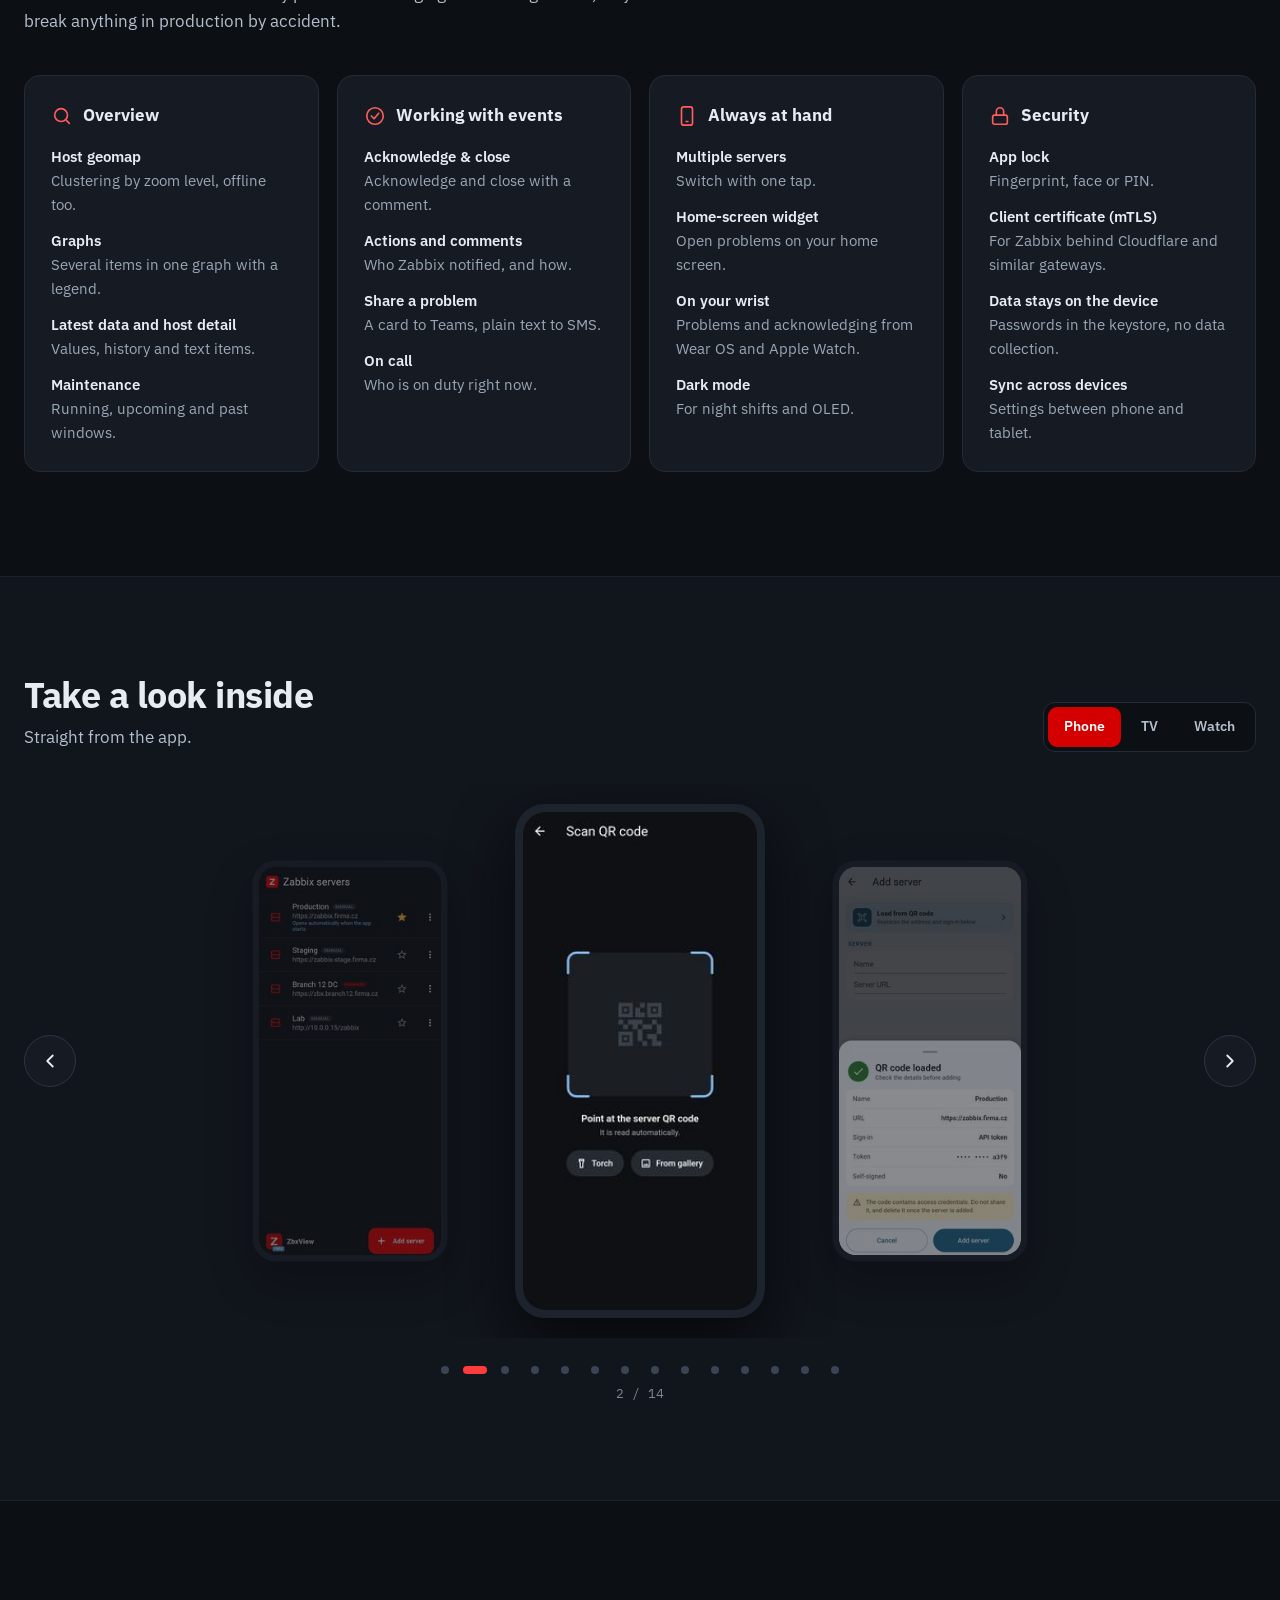
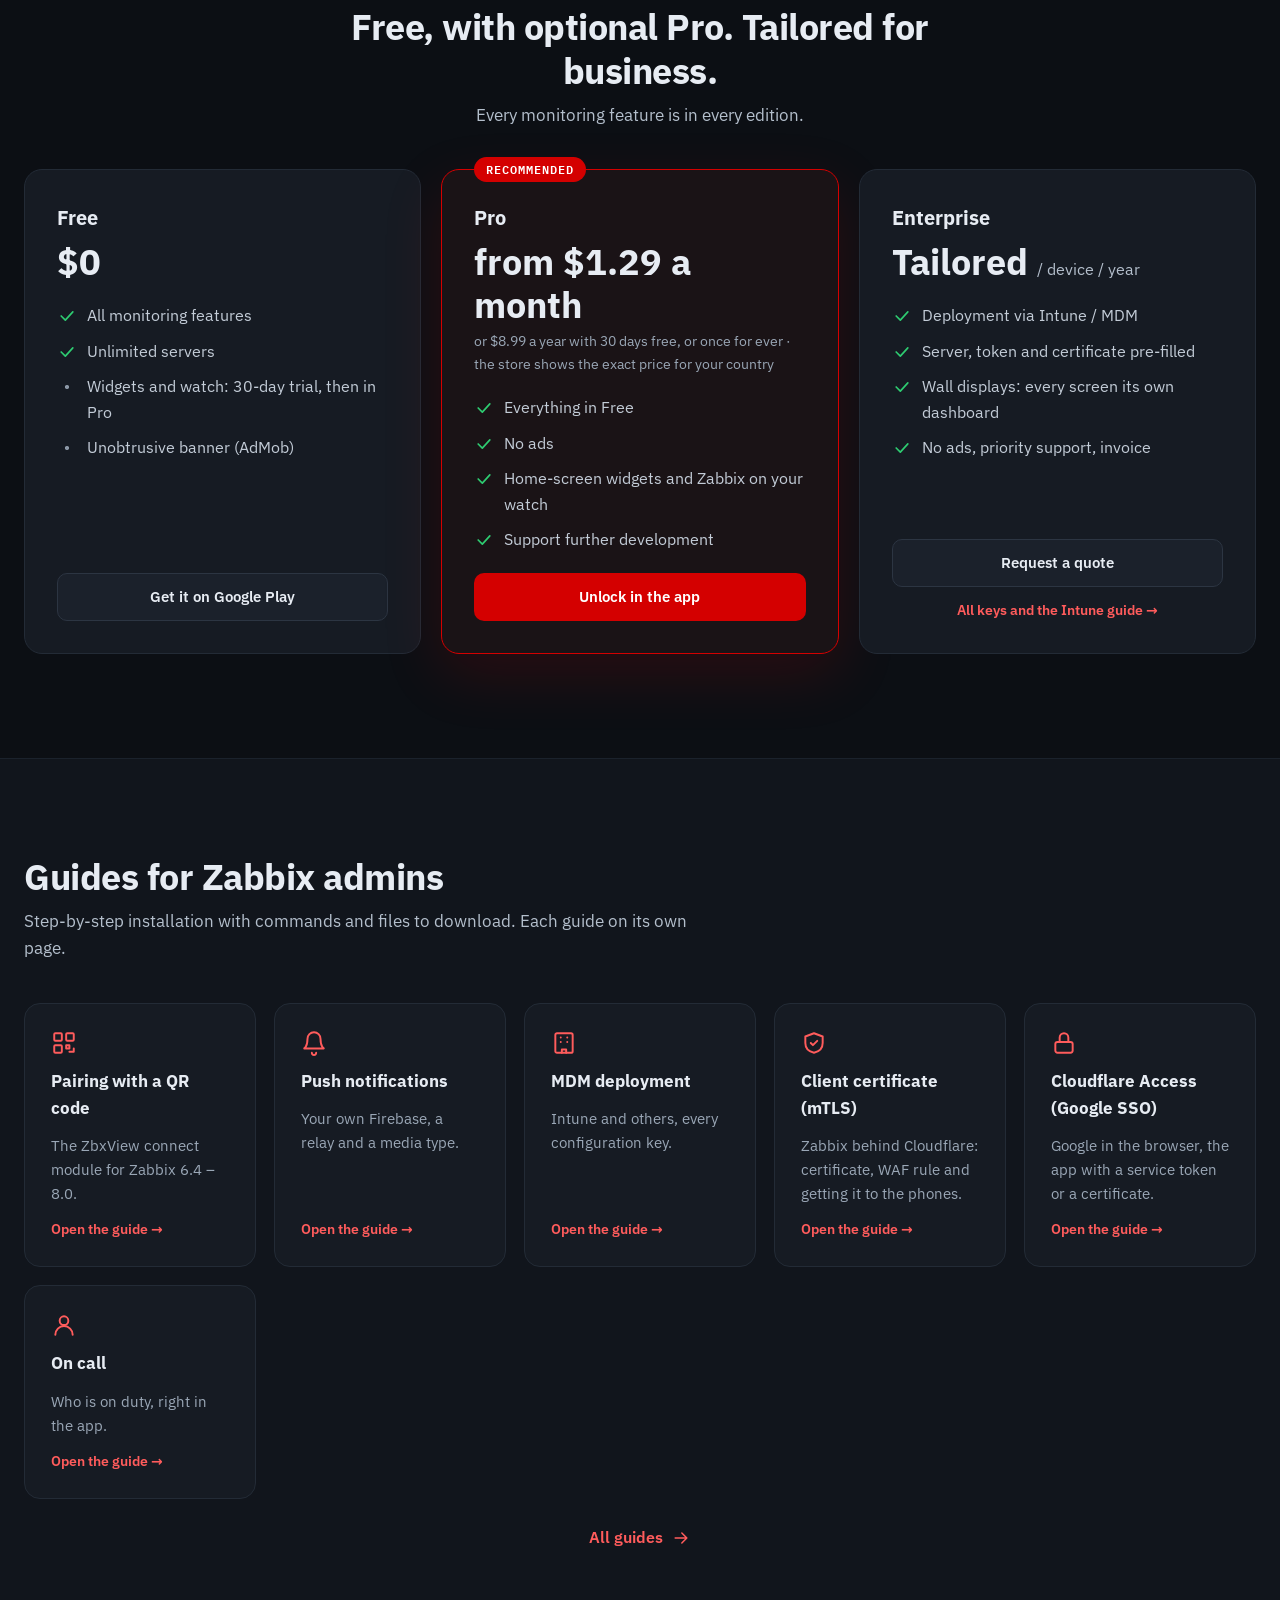
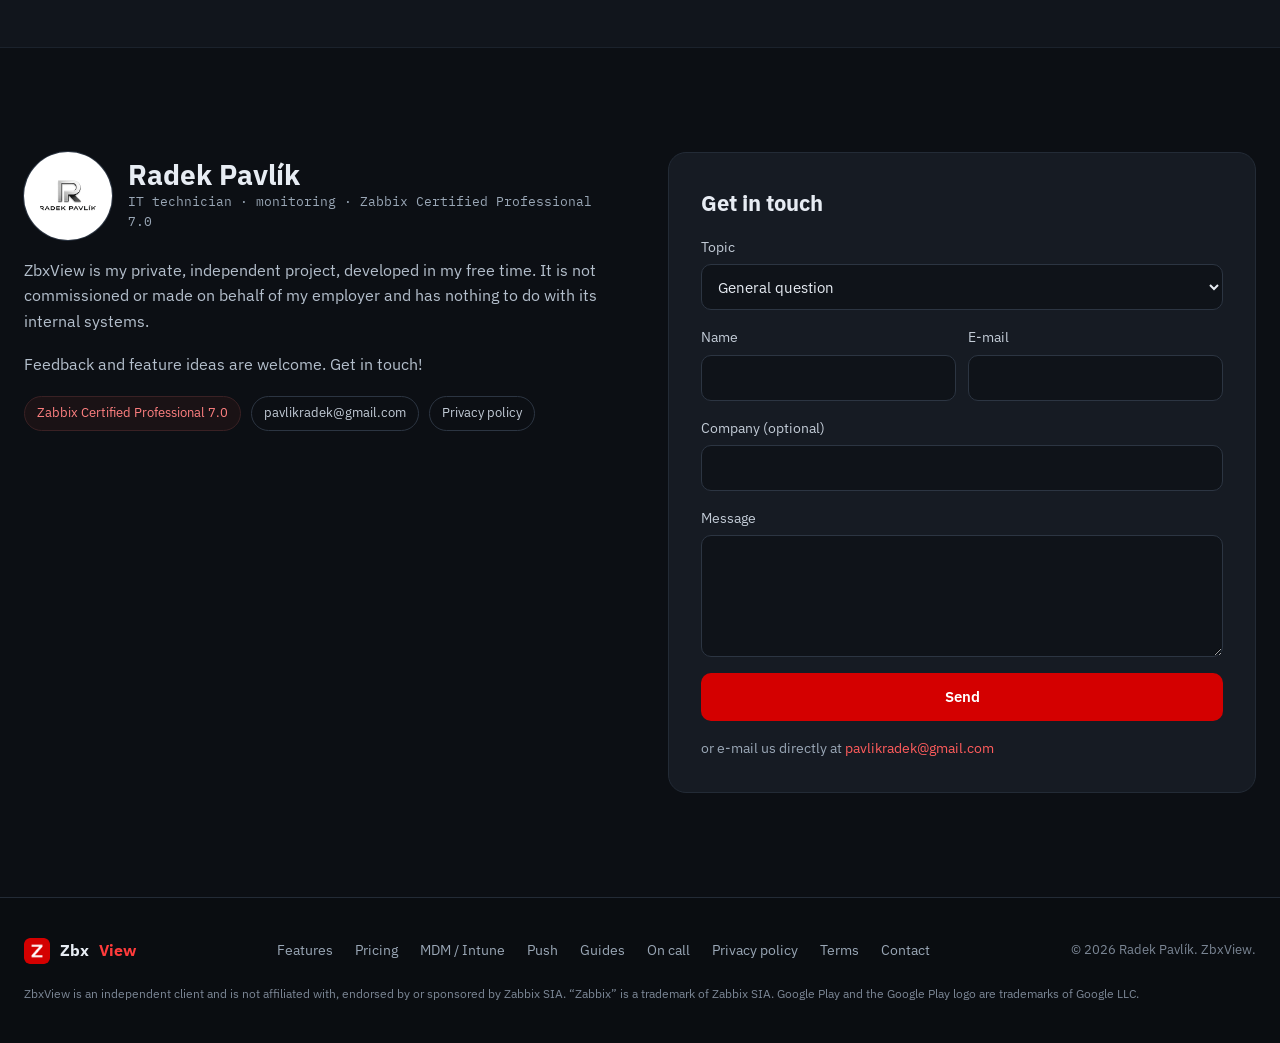
==== commit f154702a: "iOS app is live: App Store button in the hero, platform line links to it, news card says it's on the" ====
--- a/index.html
+++ b/index.html
@@ -26,6 +26,7 @@
   <!-- Icon sprite: line icons in the style of Tabler/Lucide (MIT). -->
   <svg width="0" height="0" style="position:absolute" aria-hidden="true">
     <defs>
+      <symbol id="i-apple" viewBox="0 0 24 24"><path d="M16.37 12.6c-.02-2.2 1.8-3.26 1.88-3.31-1.03-1.5-2.62-1.7-3.18-1.72-1.35-.14-2.64.8-3.33.8-.69 0-1.74-.78-2.86-.76-1.47.02-2.83.86-3.59 2.17-1.53 2.66-.39 6.6 1.1 8.76.73 1.06 1.6 2.24 2.73 2.2 1.1-.05 1.51-.71 2.84-.71 1.32 0 1.7.71 2.85.69 1.18-.02 1.93-1.07 2.65-2.13.84-1.22 1.18-2.41 1.2-2.47-.03-.01-2.3-.88-2.33-3.52zM14.2 6.13c.6-.73 1.01-1.75.9-2.76-.87.04-1.92.58-2.54 1.31-.56.64-1.05 1.67-.92 2.66.97.08 1.96-.49 2.56-1.21z" fill="currentColor" stroke="none"/></symbol>
       <symbol id="i-play" viewBox="0 0 24 24"><path d="M6 4v16l14-8L6 4z" fill="currentColor" stroke="none"/></symbol>
       <symbol id="i-qr" viewBox="0 0 24 24"><rect x="3" y="3" width="7" height="7" rx="1"/><rect x="14" y="3" width="7" height="7" rx="1"/><rect x="3" y="14" width="7" height="7" rx="1"/><path d="M14 14h3v3h-3zM17 20h4v-3"/></symbol>
       <symbol id="i-globe" viewBox="0 0 24 24"><circle cx="12" cy="12" r="9"/><path d="M3 12h18M12 3a14 14 0 0 1 0 18M12 3a14 14 0 0 0 0 18"/></symbol>
@@ -99,19 +100,20 @@
         <p class="lead" data-i18n="hero_lead2">Problémy v reálném čase, potvrzování událostí, dashboardy i mapa hostů. Přímo z tvého Zabbixu do telefonu, bez cloudu uprostřed.</p>
         <div class="cta">
           <a class="btn btn-primary btn-lg" href="https://play.google.com/store/apps/details?id=app.zbxview" target="_blank" rel="noopener"><svg class="ic ic-s"><use href="#i-play"/></svg><span data-i18n="hero_cta2">Získat na Google Play</span></a>
+          <a class="btn btn-ghost btn-lg" href="https://apps.apple.com/app/id6837195762" target="_blank" rel="noopener"><svg class="ic ic-s"><use href="#i-apple"/></svg><span>App Store</span></a>
           <a class="btn btn-ghost btn-lg" href="#connect"><svg class="ic"><use href="#i-qr"/></svg><span data-i18n="hero_qr">Připojit QR kódem</span></a>
         </div>
         <div class="platforms">
           <span><svg class="ic ic-s"><use href="#i-phone"/></svg>Android</span>
           <span><svg class="ic ic-s"><use href="#i-watch"/></svg>Wear OS</span>
           <span><svg class="ic ic-s"><use href="#i-tv"/></svg><span data-i18n="plat_tv">TV a kiosk</span></span>
-          <span><svg class="ic ic-s"><use href="#i-phone"/></svg><span data-i18n="plat_ios">iPhone, iPad a Apple Watch – brzy v App Store</span></span>
+          <a href="https://apps.apple.com/app/id6837195762" target="_blank" rel="noopener" style="color:inherit;display:inline-flex;align-items:center;gap:6px;text-decoration:none"><svg class="ic ic-s"><use href="#i-phone"/></svg><span data-i18n="plat_ios">iPhone, iPad a Apple Watch – v App Store</span></a>
         </div>
       </div>
       <div class="devices" aria-hidden="true">
-        <div class="dev dev-tablet"><img src="assets/shot1_tablet.jpg" alt="" /></div>
-        <div class="dev dev-phone"><img src="assets/shot7_mobile.jpg" alt="" /></div>
-        <div class="dev dev-watch"><img src="assets/shot46_watch.jpg" alt="" /></div>
+        <div class="dev dev-tablet"><img src="assets/scr_hero_tablet.jpg" alt="" /></div>
+        <div class="dev dev-phone"><img src="assets/scr_hero_phone.jpg" alt="" /></div>
+        <div class="dev dev-watch"><img src="assets/scr_hero_watch.jpg" alt="" /></div>
       </div>
     </div>
   </section>
@@ -144,7 +146,7 @@
           </ul>
         </div>
         <div class="sc-media">
-          <div class="dev dev-phone dev-phone-lg"><img src="assets/shot8_mobile.jpg" alt="ZbxView" loading="lazy" /></div>
+          <div class="dev dev-phone dev-phone-lg"><img src="assets/scr_feat_problems.jpg" alt="ZbxView" loading="lazy" /></div>
         </div>
       </div>
 
@@ -161,7 +163,7 @@
         </div>
         <div class="sc-media">
           <div class="tv">
-            <div class="tv-screen"><img src="assets/shot33_tv.jpg" alt="ZbxView TV" loading="lazy" /></div>
+            <div class="tv-screen"><img src="assets/scr_feat_tv.jpg" alt="ZbxView TV" loading="lazy" /></div>
             <div class="tv-neck"></div><div class="tv-foot"></div>
           </div>
           <p class="sc-cap"><svg class="ic"><use href="#i-tv"/></svg><span data-i18n="sc2_cap"><b>Kiosk režim</b> · celoobrazovkový dashboard na televizi</span></p>
@@ -204,7 +206,7 @@
           </ul>
         </div>
         <div class="sc-media">
-          <div class="dev dev-phone dev-phone-lg"><img src="assets/shot12_mobile.jpg" alt="ZbxView – home-screen widgets" loading="lazy" /></div>
+          <div class="dev dev-phone dev-phone-lg"><img src="assets/scr_feat_widgets.jpg" alt="ZbxView – home-screen widgets" loading="lazy" /></div>
           <p class="sc-cap"><svg class="ic"><use href="#i-phone"/></svg><span data-i18n="sc4_cap"><b>Widgety</b> · Nastavení → Widgety určí filtry, zkratky a obnovu</span></p>
         </div>
       </div>
@@ -250,7 +252,7 @@
         <div class="card">
           <h3><svg class="ic"><use href="#i-phone"/></svg><span data-i18n="nw1_h">iPhone, iPad a Apple Watch</span></h3>
           <ul>
-            <li><b data-i18n="nw1_a">Aplikace pro iOS</b><span data-i18n="nw1_ad">Odeslaná ke schválení do App Store, brzy ke stažení.</span></li>
+            <li><b data-i18n="nw1_a">Aplikace pro iOS</b><span data-i18n="nw1_ad">Je v App Store. V zemích EU se objeví během pár dní.</span></li>
             <li><b data-i18n="nw1_b">Widgety na ploše</b><span data-i18n="nw1_bd">Problémy a pohotovosti i na iPhonu.</span></li>
             <li><b data-i18n="nw1_c">Apple Watch</b><span data-i18n="nw1_cd">Přehled a potvrzení problémů na hodinkách.</span></li>
           </ul>
@@ -610,7 +612,7 @@
       "opt_enterprise": "Interested in: Enterprise licence",
       "opt_general": "General question",
       "opt_pro": "Interested in: Pro (remove ads)",
-      "plat_ios": "iPhone, iPad and Apple Watch – coming to the App Store",
+      "plat_ios": "iPhone, iPad and Apple Watch – on the App Store",
       "plat_tv": "TV and kiosk",
       "pr_h": "Free, with optional Pro. Tailored for business.",
       "pr_p": "Every monitoring feature is in every edition.",
@@ -681,7 +683,7 @@
       "nw_p": "The latest in ZbxView.",
       "nw1_h": "iPhone, iPad and Apple Watch",
       "nw1_a": "The iOS app",
-      "nw1_ad": "Submitted to the App Store for review, available soon.",
+      "nw1_ad": "Now on the App Store. In EU countries it appears within a few days.",
       "nw1_b": "Home-screen widgets",
       "nw1_bd": "Problems and on-call duty on the iPhone too.",
       "nw1_c": "Apple Watch",
@@ -803,7 +805,7 @@
       "opt_enterprise": "Interesse an: Enterprise-Lizenz",
       "opt_general": "Allgemeine Frage",
       "opt_pro": "Interesse an: Pro (ohne Werbung)",
-      "plat_ios": "iPhone, iPad und Apple Watch – bald im App Store",
+      "plat_ios": "iPhone, iPad und Apple Watch – im App Store",
       "plat_tv": "TV und Kiosk",
       "pr_h": "Kostenlos, mit optionalem Pro. Für Firmen nach Maß.",
       "pr_p": "Alle Überwachungsfunktionen sind in jeder Edition enthalten.",
@@ -874,7 +876,7 @@
       "nw_p": "Das Neueste aus ZbxView.",
       "nw1_h": "iPhone, iPad und Apple Watch",
       "nw1_a": "Die iOS-App",
-      "nw1_ad": "Zur Prüfung im App Store eingereicht, bald verfügbar.",
+      "nw1_ad": "Jetzt im App Store. In EU-Ländern erscheint sie in wenigen Tagen.",
       "nw1_b": "Widgets auf dem Startbildschirm",
       "nw1_bd": "Probleme und Bereitschaft auch auf dem iPhone.",
       "nw1_c": "Apple Watch",
@@ -996,7 +998,7 @@
       "opt_enterprise": "Interés en: licencia Enterprise",
       "opt_general": "Consulta general",
       "opt_pro": "Interés en: Pro (quitar anuncios)",
-      "plat_ios": "iPhone, iPad y Apple Watch – pronto en el App Store",
+      "plat_ios": "iPhone, iPad y Apple Watch – en el App Store",
       "plat_tv": "TV y kiosco",
       "pr_h": "Gratis, con Pro opcional. A medida para empresas.",
       "pr_p": "Todas las funciones de supervisión están en todas las ediciones.",
@@ -1067,7 +1069,7 @@
       "nw_p": "Lo último de ZbxView.",
       "nw1_h": "iPhone, iPad y Apple Watch",
       "nw1_a": "La app para iOS",
-      "nw1_ad": "Enviada a revisión en el App Store, disponible pronto.",
+      "nw1_ad": "Ya en el App Store. En los países de la UE aparecerá en unos días.",
       "nw1_b": "Widgets en la pantalla de inicio",
       "nw1_bd": "Problemas y guardias también en el iPhone.",
       "nw1_c": "Apple Watch",
@@ -1189,7 +1191,7 @@
       "opt_enterprise": "Intérêt pour : licence Enterprise",
       "opt_general": "Question générale",
       "opt_pro": "Intérêt pour : Pro (sans publicité)",
-      "plat_ios": "iPhone, iPad et Apple Watch – bientôt sur l’App Store",
+      "plat_ios": "iPhone, iPad et Apple Watch – sur l’App Store",
       "plat_tv": "TV et kiosque",
       "pr_h": "Gratuit, avec Pro en option. Sur mesure pour les entreprises.",
       "pr_p": "Toutes les fonctions de supervision sont dans chaque édition.",
@@ -1260,7 +1262,7 @@
       "nw_p": "Les dernières nouveautés de ZbxView.",
       "nw1_h": "iPhone, iPad et Apple Watch",
       "nw1_a": "L’app iOS",
-      "nw1_ad": "Soumise à la validation de l’App Store, bientôt disponible.",
+      "nw1_ad": "Désormais sur l’App Store. Dans les pays de l’UE, elle apparaîtra d’ici quelques jours.",
       "nw1_b": "Widgets sur l’écran d’accueil",
       "nw1_bd": "Problèmes et astreintes aussi sur l’iPhone.",
       "nw1_c": "Apple Watch",
@@ -1382,7 +1384,7 @@
       "opt_enterprise": "Interesē: Enterprise licence",
       "opt_general": "Vispārīgs jautājums",
       "opt_pro": "Interesē: Pro (bez reklāmām)",
-      "plat_ios": "iPhone, iPad un Apple Watch – drīz App Store",
+      "plat_ios": "iPhone, iPad un Apple Watch – App Store",
       "plat_tv": "TV un kiosks",
       "pr_h": "Bez maksas, ar neobligātu Pro. Uzņēmumiem pēc vajadzības.",
       "pr_p": "Visas uzraudzības funkcijas ir katrā izdevumā.",
@@ -1453,7 +1455,7 @@
       "nw_p": "Jaunākais ZbxView.",
       "nw1_h": "iPhone, iPad un Apple Watch",
       "nw1_a": "iOS lietotne",
-      "nw1_ad": "Iesniegta App Store pārbaudei, drīz pieejama.",
+      "nw1_ad": "Jau App Store. ES valstīs parādīsies dažu dienu laikā.",
       "nw1_b": "Sākuma ekrāna logrīki",
       "nw1_bd": "Problēmas un dežūras arī iPhone.",
       "nw1_c": "Apple Watch",
@@ -1575,7 +1577,7 @@
       "opt_enterprise": "Interesse em: licença Enterprise",
       "opt_general": "Dúvida geral",
       "opt_pro": "Interesse em: Pro (remover anúncios)",
-      "plat_ios": "iPhone, iPad e Apple Watch – em breve na App Store",
+      "plat_ios": "iPhone, iPad e Apple Watch – na App Store",
       "plat_tv": "TV e quiosque",
       "pr_h": "Grátis, com Pro opcional. Sob medida para empresas.",
       "pr_p": "Todos os recursos de monitoramento estão em todas as edições.",
@@ -1646,7 +1648,7 @@
       "nw_p": "O que há de novo no ZbxView.",
       "nw1_h": "iPhone, iPad e Apple Watch",
       "nw1_a": "O app para iOS",
-      "nw1_ad": "Enviado para revisão na App Store, disponível em breve.",
+      "nw1_ad": "Já na App Store. Nos países da UE aparece em poucos dias.",
       "nw1_b": "Widgets na tela inicial",
       "nw1_bd": "Problemas e plantões também no iPhone.",
       "nw1_c": "Apple Watch",
@@ -1768,7 +1770,7 @@
       "opt_enterprise": "Интересует: корпоративная лицензия",
       "opt_general": "Общий вопрос",
       "opt_pro": "Интересует: Pro (без рекламы)",
-      "plat_ios": "iPhone, iPad и Apple Watch – скоро в App Store",
+      "plat_ios": "iPhone, iPad и Apple Watch – в App Store",
       "plat_tv": "ТВ и киоск",
       "pr_h": "Бесплатно, с опцией Pro. Индивидуально для бизнеса.",
       "pr_p": "Все функции мониторинга есть в каждой редакции.",
@@ -1839,7 +1841,7 @@
       "nw_p": "Что нового в ZbxView.",
       "nw1_h": "iPhone, iPad и Apple Watch",
       "nw1_a": "Приложение для iOS",
-      "nw1_ad": "Отправлено на проверку в App Store, скоро будет доступно.",
+      "nw1_ad": "Уже в App Store. В странах ЕС появится в ближайшие дни.",
       "nw1_b": "Виджеты на главном экране",
       "nw1_bd": "Проблемы и дежурства и на iPhone.",
       "nw1_c": "Apple Watch",
@@ -1961,7 +1963,7 @@
       "opt_enterprise": "Interesse per: licenza Enterprise",
       "opt_general": "Domanda generale",
       "opt_pro": "Interesse per: Pro (senza annunci)",
-      "plat_ios": "iPhone, iPad e Apple Watch – presto sull’App Store",
+      "plat_ios": "iPhone, iPad e Apple Watch – sull’App Store",
       "plat_tv": "TV e kiosk",
       "pr_h": "Gratis, con Pro opzionale. Su misura per le aziende.",
       "pr_p": "Ogni funzione di monitoraggio è in ogni edizione.",
@@ -2032,7 +2034,7 @@
       "nw_p": "Le ultime novità di ZbxView.",
       "nw1_h": "iPhone, iPad e Apple Watch",
       "nw1_a": "L’app per iOS",
-      "nw1_ad": "Inviata in revisione all’App Store, presto disponibile.",
+      "nw1_ad": "Ora sull’App Store. Nei paesi dell’UE arriva entro pochi giorni.",
       "nw1_b": "Widget nella schermata Home",
       "nw1_bd": "Problemi e reperibilità anche su iPhone.",
       "nw1_c": "Apple Watch",
@@ -2154,7 +2156,7 @@
       "opt_enterprise": "Interesuje mnie: licencja Enterprise",
       "opt_general": "Pytanie ogólne",
       "opt_pro": "Interesuje mnie: Pro (bez reklam)",
-      "plat_ios": "iPhone, iPad i Apple Watch – wkrótce w App Store",
+      "plat_ios": "iPhone, iPad i Apple Watch – w App Store",
       "plat_tv": "TV i kiosk",
       "pr_h": "Za darmo, z opcjonalnym Pro. Na miarę dla firm.",
       "pr_p": "Każda funkcja monitoringu jest w każdej wersji.",
@@ -2225,7 +2227,7 @@
       "nw_p": "Co nowego w ZbxView.",
       "nw1_h": "iPhone, iPad i Apple Watch",
       "nw1_a": "Aplikacja na iOS",
-      "nw1_ad": "Wysłana do weryfikacji w App Store, wkrótce dostępna.",
+      "nw1_ad": "Już w App Store. W krajach UE pojawi się w ciągu kilku dni.",
       "nw1_b": "Widżety na ekranie głównym",
       "nw1_bd": "Problemy i dyżury także na iPhonie.",
       "nw1_c": "Apple Watch",
@@ -2347,7 +2349,7 @@
       "opt_enterprise": "関心事: Enterprise ライセンス",
       "opt_general": "一般的な質問",
       "opt_pro": "関心事: Pro（広告削除）",
-      "plat_ios": "iPhone・iPad・Apple Watch – まもなく App Store に",
+      "plat_ios": "iPhone・iPad・Apple Watch – App Store で配信中",
       "plat_tv": "TV とキオスクモード",
       "pr_h": "無料、Pro はオプション。法人向けは個別対応。",
       "pr_p": "すべてのエディションにすべての監視機能が含まれます。",
@@ -2418,7 +2420,7 @@
       "nw_p": "ZbxView の最新情報。",
       "nw1_h": "iPhone・iPad・Apple Watch",
       "nw1_a": "iOS アプリ",
-      "nw1_ad": "App Store の審査に提出済み。まもなく公開予定です。",
+      "nw1_ad": "App Store で配信中。EU 諸国では数日以内に公開されます。",
       "nw1_b": "ホーム画面ウィジェット",
       "nw1_bd": "問題とオンコールを iPhone でも。",
       "nw1_c": "Apple Watch",
@@ -2540,7 +2542,7 @@
       "opt_enterprise": "Цікавить: ліцензія Enterprise",
       "opt_general": "Загальне питання",
       "opt_pro": "Цікавить: Pro (без реклами)",
-      "plat_ios": "iPhone, iPad і Apple Watch – незабаром в App Store",
+      "plat_ios": "iPhone, iPad і Apple Watch – в App Store",
       "plat_tv": "ТБ і кіоск",
       "pr_h": "Безкоштовно, з необов’язковим Pro. Індивідуально для бізнесу.",
       "pr_p": "Усі функції моніторингу є в кожній версії.",
@@ -2611,7 +2613,7 @@
       "nw_p": "Останні новинки в ZbxView.",
       "nw1_h": "iPhone, iPad і Apple Watch",
       "nw1_a": "Застосунок для iOS",
-      "nw1_ad": "Надіслано на перевірку в App Store, незабаром буде доступний.",
+      "nw1_ad": "Уже в App Store. У країнах ЄС з’явиться протягом кількох днів.",
       "nw1_b": "Віджети головного екрана",
       "nw1_bd": "Проблеми й чергування також на iPhone.",
       "nw1_c": "Apple Watch",
@@ -2733,7 +2735,7 @@
       "opt_enterprise": "Zaujíma ma: licencia Enterprise",
       "opt_general": "Všeobecná otázka",
       "opt_pro": "Zaujíma ma: Pro (odstránenie reklám)",
-      "plat_ios": "iPhone, iPad a Apple Watch – čoskoro v App Store",
+      "plat_ios": "iPhone, iPad a Apple Watch – v App Store",
       "plat_tv": "TV a kiosk",
       "pr_h": "Zadarmo, s voliteľným Pro. Pre firmy na mieru.",
       "pr_p": "Všetky funkcie monitoringu sú v každej edícii.",
@@ -2804,7 +2806,7 @@
       "nw_p": "Najnovšie v ZbxView.",
       "nw1_h": "iPhone, iPad a Apple Watch",
       "nw1_a": "Aplikácia pre iOS",
-      "nw1_ad": "Odoslaná na schválenie do App Store, čoskoro k dispozícii.",
+      "nw1_ad": "Je v App Store. V krajinách EÚ sa objaví v priebehu pár dní.",
       "nw1_b": "Widgety na ploche",
       "nw1_bd": "Problémy a pohotovosti aj na iPhone.",
       "nw1_c": "Apple Watch",
@@ -2926,7 +2928,7 @@
       "opt_enterprise": "İlgilendiğim: Enterprise lisansı",
       "opt_general": "Genel soru",
       "opt_pro": "İlgilendiğim: Pro (reklamları kaldırma)",
-      "plat_ios": "iPhone, iPad ve Apple Watch – yakında App Store'da",
+      "plat_ios": "iPhone, iPad ve Apple Watch – App Store’da",
       "plat_tv": "TV ve kiosk",
       "pr_h": "Ücretsiz, isteğe bağlı Pro ile. İşletmelere özel.",
       "pr_p": "Tüm izleme özellikleri her sürümde var.",
@@ -2997,7 +2999,7 @@
       "nw_p": "ZbxView'daki en son gelişmeler.",
       "nw1_h": "iPhone, iPad ve Apple Watch",
       "nw1_a": "iOS uygulaması",
-      "nw1_ad": "İnceleme için App Store'a gönderildi, yakında kullanılabilir.",
+      "nw1_ad": "Artık App Store’da. AB ülkelerinde birkaç gün içinde yayınlanacak.",
       "nw1_b": "Ana ekran widget'ları",
       "nw1_bd": "Sorunlar ve nöbet bilgisi artık iPhone'da da.",
       "nw1_c": "Apple Watch",
@@ -3119,7 +3121,7 @@
       "opt_enterprise": "感兴趣：Enterprise 许可",
       "opt_general": "一般问题",
       "opt_pro": "感兴趣：Pro（去除广告）",
-      "plat_ios": "iPhone、iPad 和 Apple Watch – 即将登陆 App Store",
+      "plat_ios": "iPhone、iPad 和 Apple Watch – 已登陆 App Store",
       "plat_tv": "电视和信息亭",
       "pr_h": "免费使用，可选 Pro。为企业量身定制。",
       "pr_p": "每个版本都包含全部监控功能。",
@@ -3190,7 +3192,7 @@
       "nw_p": "ZbxView 的最新动态。",
       "nw1_h": "iPhone、iPad 和 Apple Watch",
       "nw1_a": "iOS 应用",
-      "nw1_ad": "已提交 App Store 审核，即将上线。",
+      "nw1_ad": "已登陆 App Store。欧盟国家将在几天内上架。",
       "nw1_b": "主屏幕小部件",
       "nw1_bd": "在 iPhone 上同样可查看问题和值班。",
       "nw1_c": "Apple Watch",
@@ -3312,7 +3314,7 @@
       "opt_enterprise": "관심 사항: Enterprise 라이선스",
       "opt_general": "일반 문의",
       "opt_pro": "관심 사항: Pro (광고 제거)",
-      "plat_ios": "iPhone, iPad, Apple Watch – App Store 출시 예정",
+      "plat_ios": "iPhone, iPad, Apple Watch – App Store에서 제공",
       "plat_tv": "TV와 키오스크",
       "pr_h": "무료, 선택형 Pro. 기업에는 맞춤형.",
       "pr_p": "모든 모니터링 기능은 모든 에디션에 포함됩니다.",
@@ -3383,7 +3385,7 @@
       "nw_p": "ZbxView의 최신 소식.",
       "nw1_h": "iPhone, iPad, Apple Watch",
       "nw1_a": "iOS 앱",
-      "nw1_ad": "App Store 심사를 위해 제출했으며 곧 출시됩니다.",
+      "nw1_ad": "이제 App Store에서 만나보세요. EU 국가에서는 며칠 내에 제공됩니다.",
       "nw1_b": "홈 화면 위젯",
       "nw1_bd": "iPhone에서도 문제와 당직 정보를.",
       "nw1_c": "Apple Watch",
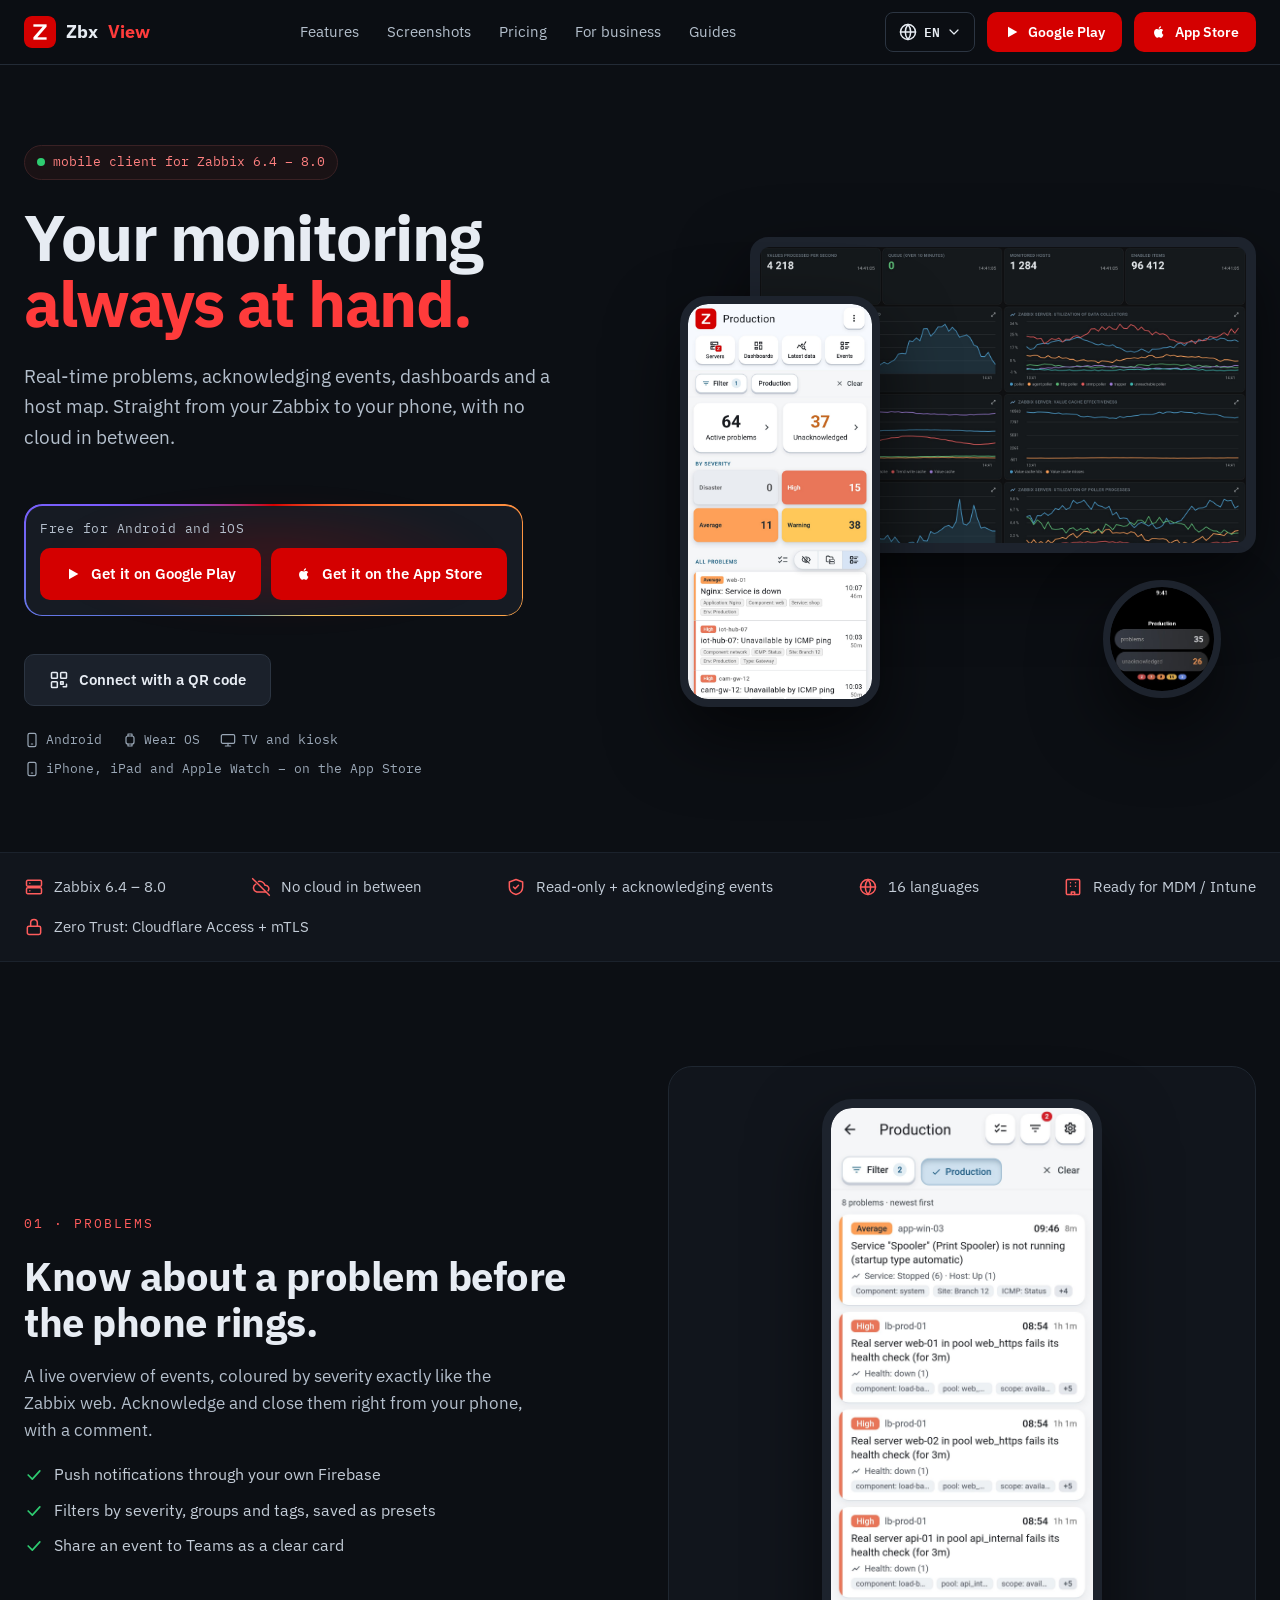
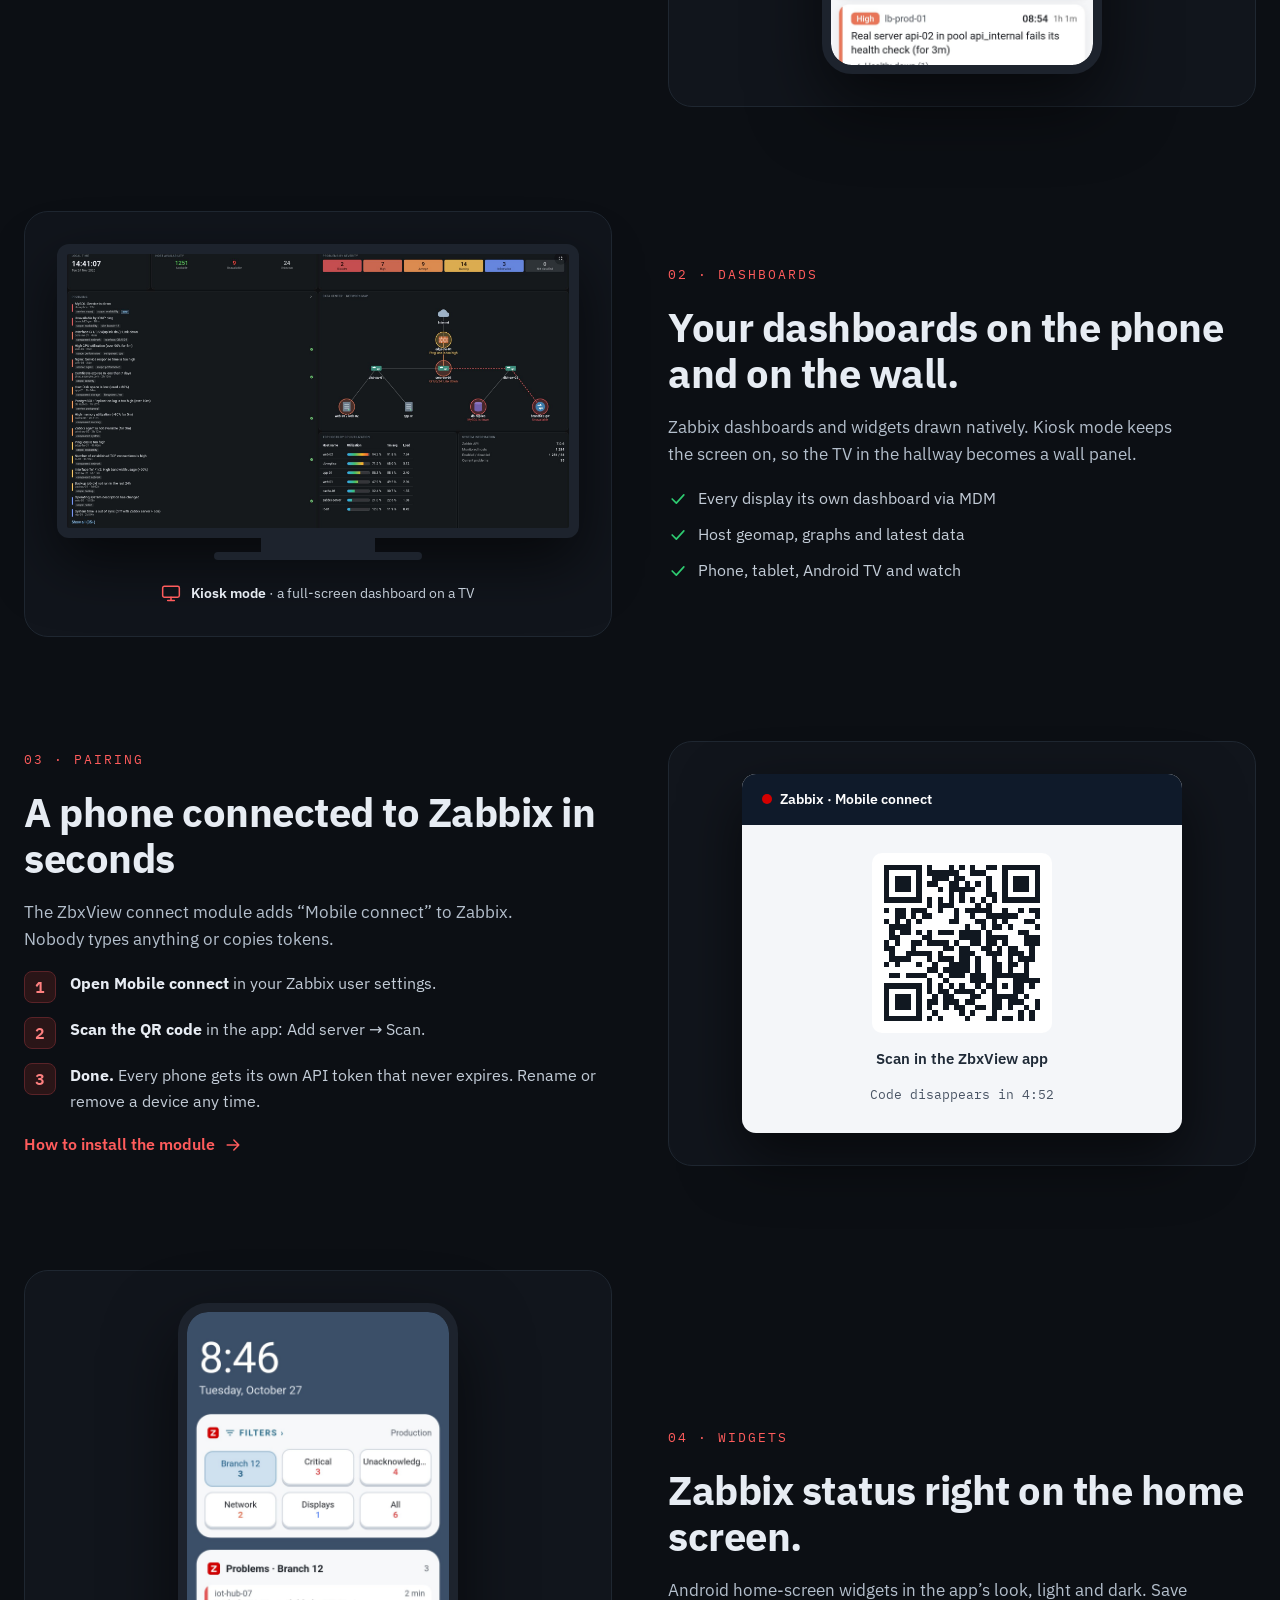
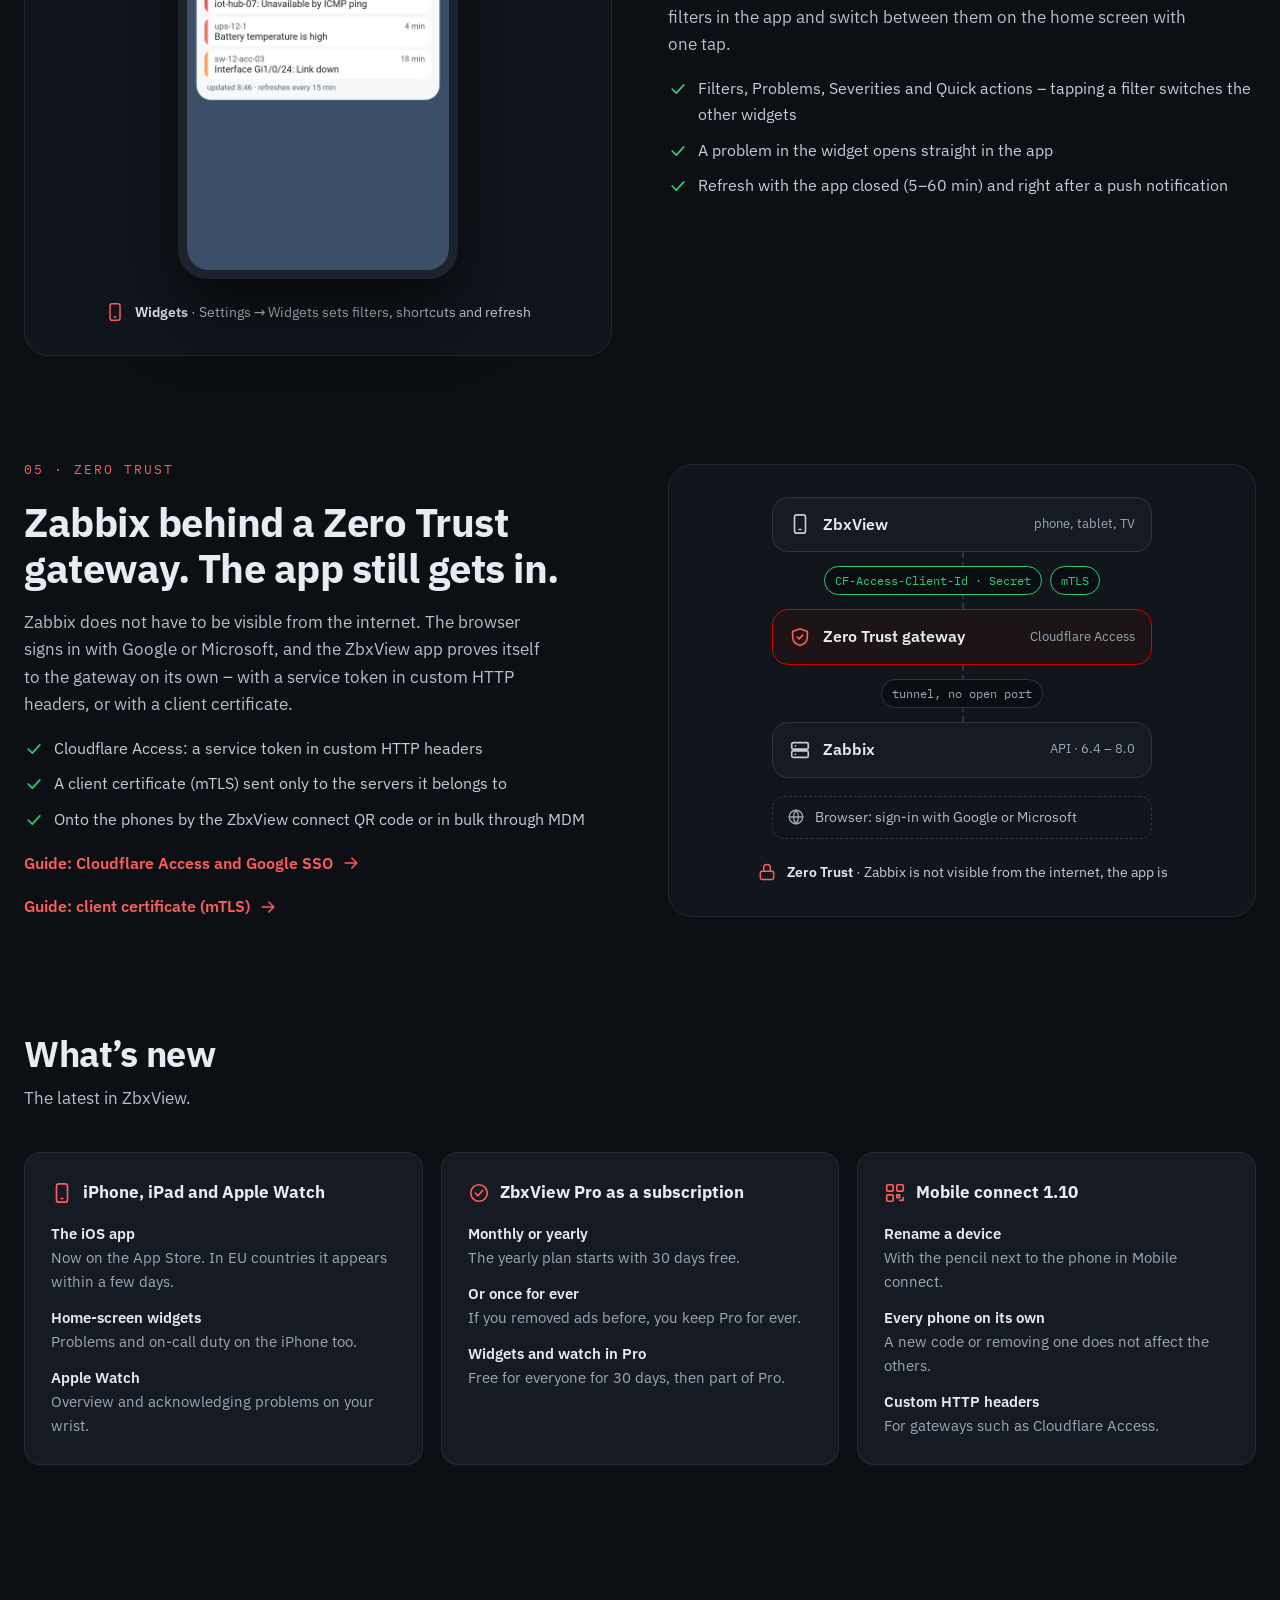
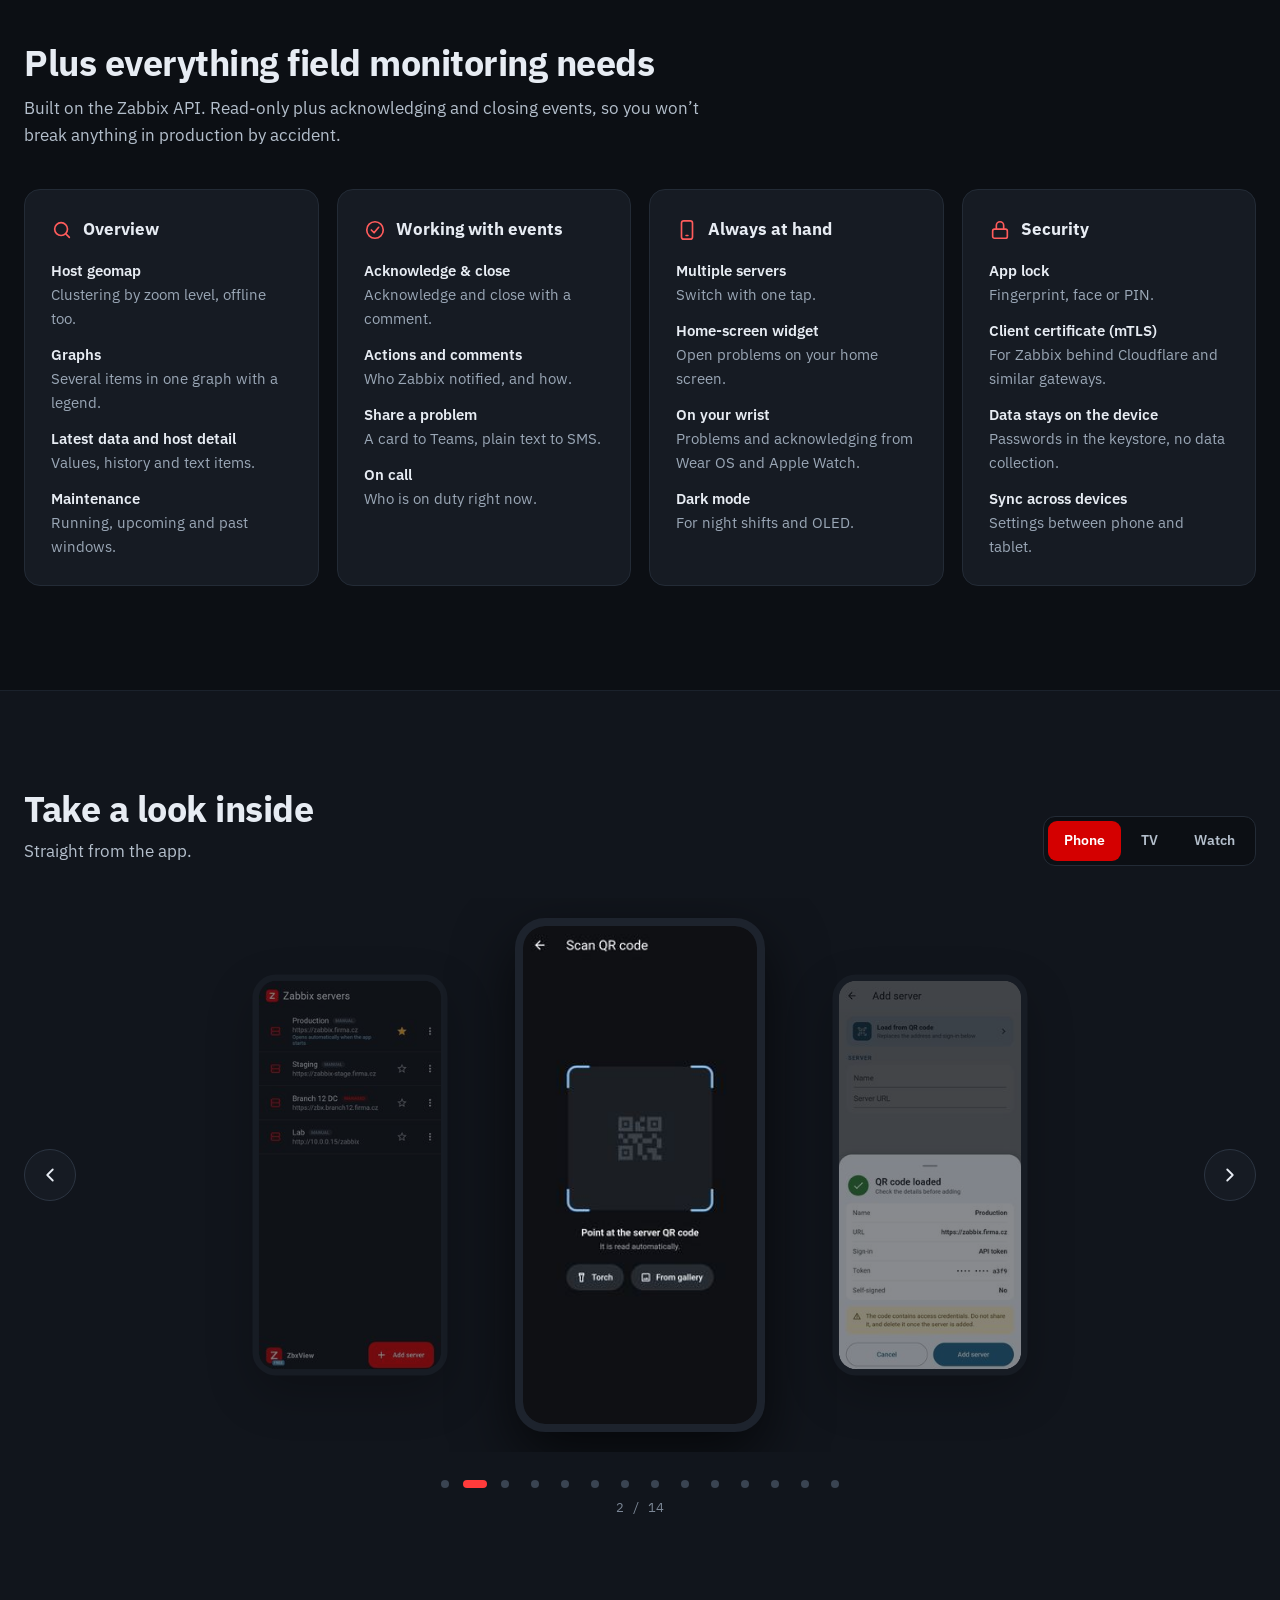
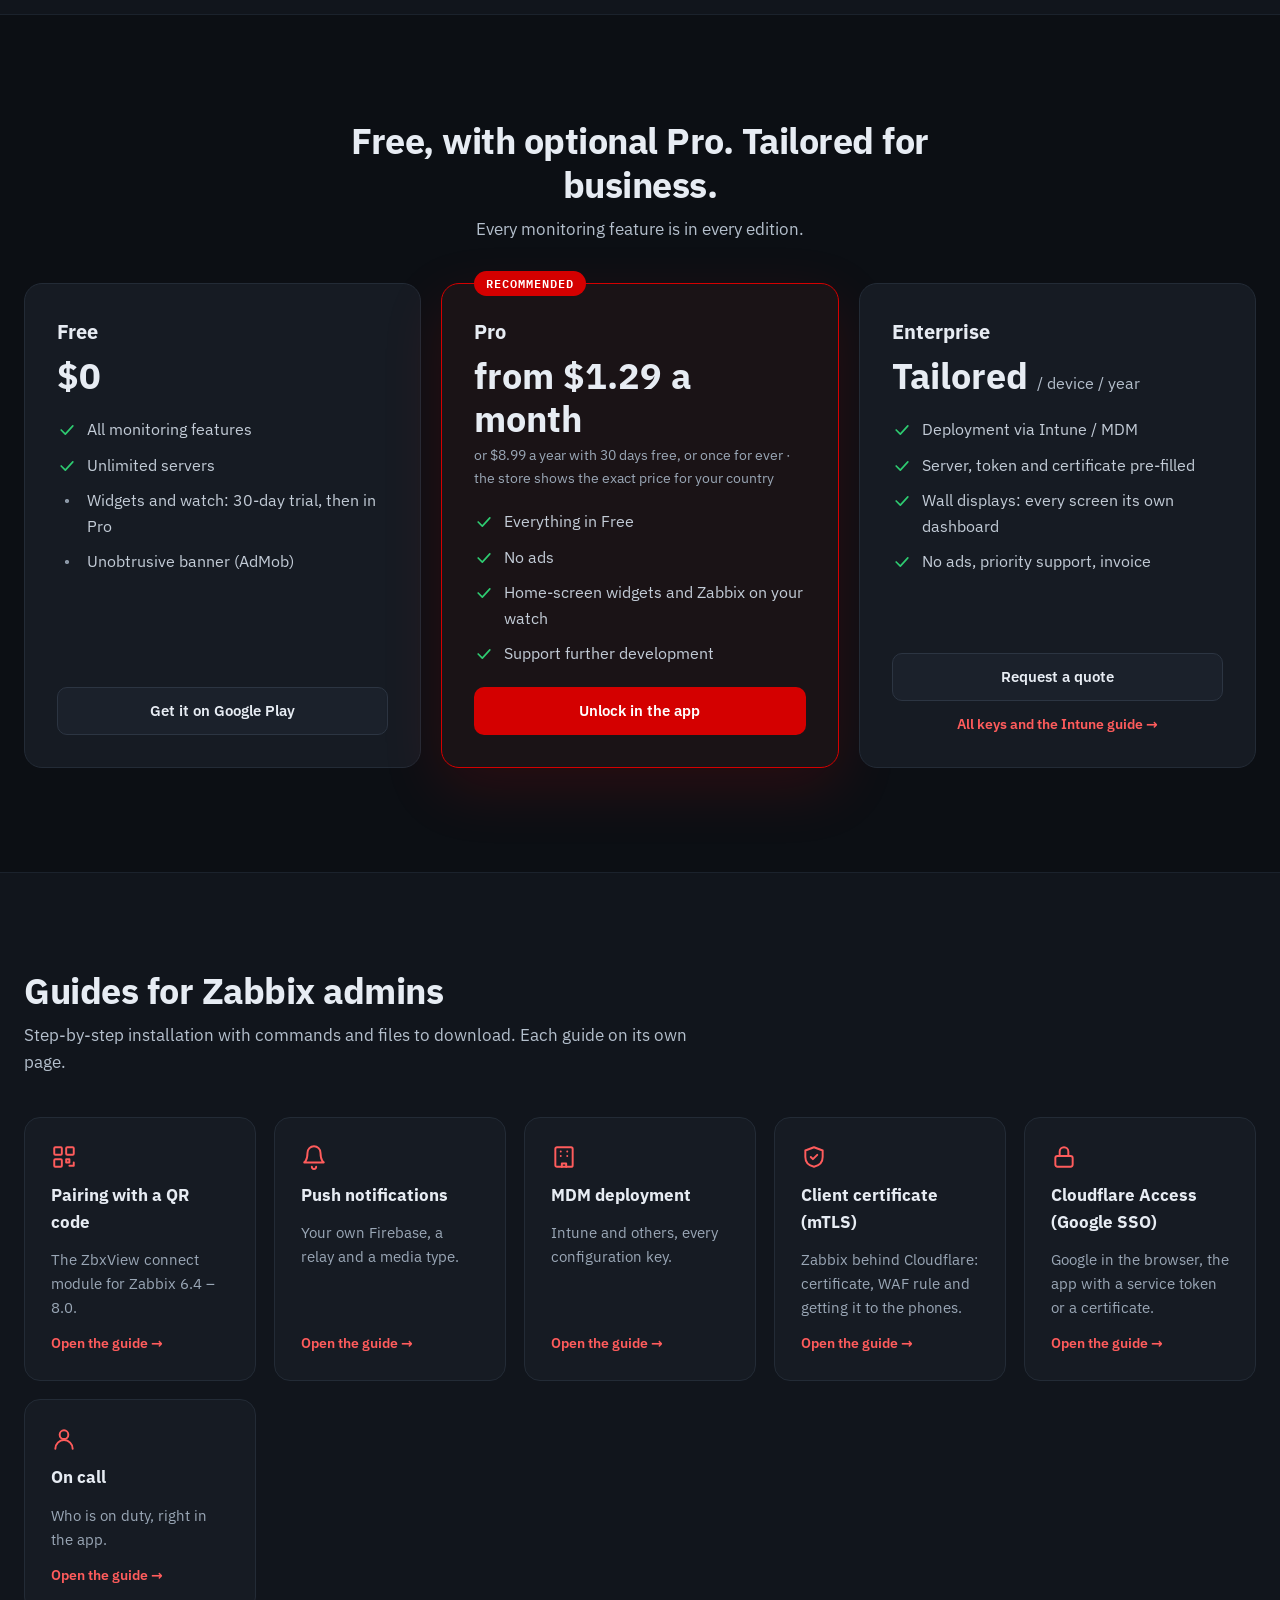
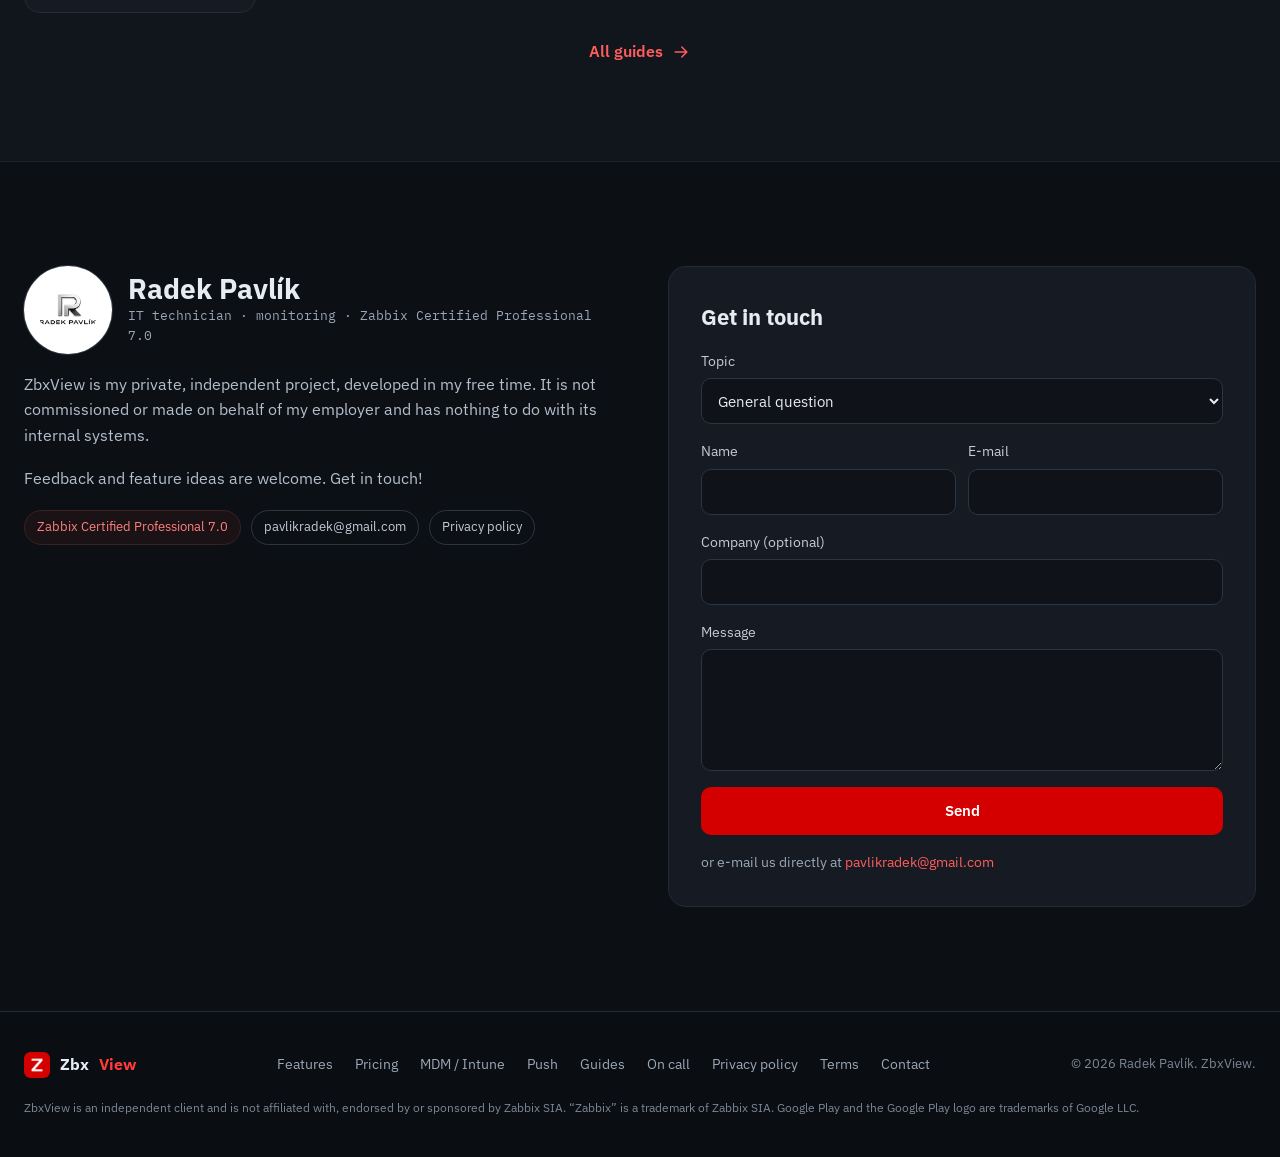
==== commit c55e9525: "Hero: both stores side by side in one frame with an animated gradient line, same labels (Get it on G" ====
--- a/index.html
+++ b/index.html
@@ -86,6 +86,7 @@
           </div>
         </div>
         <a class="btn btn-primary btn-sm" href="https://play.google.com/store/apps/details?id=app.zbxview" target="_blank" rel="noopener"><svg class="ic ic-s"><use href="#i-play"/></svg>Google Play</a>
+        <a class="btn btn-primary btn-sm nav-appstore" href="https://apps.apple.com/app/id6837195762" target="_blank" rel="noopener"><svg class="ic ic-s"><use href="#i-apple"/></svg>App Store</a>
       </div>
     </div>
   </header>
@@ -98,9 +99,14 @@
         <span class="eyebrow"><span class="dot"></span><span data-i18n="hero_eyebrow2">mobilní klient pro Zabbix 6.4 – 8.0</span></span>
         <h1 data-i18n="hero_h1">Tvůj monitoring<br /><span>vždy po ruce.</span></h1>
         <p class="lead" data-i18n="hero_lead2">Problémy v reálném čase, potvrzování událostí, dashboardy i mapa hostů. Přímo z tvého Zabbixu do telefonu, bez cloudu uprostřed.</p>
-        <div class="cta">
-          <a class="btn btn-primary btn-lg" href="https://play.google.com/store/apps/details?id=app.zbxview" target="_blank" rel="noopener"><svg class="ic ic-s"><use href="#i-play"/></svg><span data-i18n="hero_cta2">Získat na Google Play</span></a>
-          <a class="btn btn-ghost btn-lg" href="https://apps.apple.com/app/id6837195762" target="_blank" rel="noopener"><svg class="ic ic-s"><use href="#i-apple"/></svg><span>App Store</span></a>
+        <div class="stores">
+          <div class="stores-label" data-i18n="stores_label">Zdarma pro Android i iOS</div>
+          <div class="stores-row">
+            <a class="btn btn-primary btn-lg store-btn" href="https://play.google.com/store/apps/details?id=app.zbxview" target="_blank" rel="noopener"><svg class="ic ic-s"><use href="#i-play"/></svg><span data-i18n="hero_cta2">Získat na Google Play</span></a>
+            <a class="btn btn-primary btn-lg store-btn" href="https://apps.apple.com/app/id6837195762" target="_blank" rel="noopener"><svg class="ic ic-s"><use href="#i-apple"/></svg><span data-i18n="hero_ios2">Získat na App Store</span></a>
+          </div>
+        </div>
+        <div class="cta cta-sub">
           <a class="btn btn-ghost btn-lg" href="#connect"><svg class="ic"><use href="#i-qr"/></svg><span data-i18n="hero_qr">Připojit QR kódem</span></a>
         </div>
         <div class="platforms">
@@ -512,6 +518,8 @@
   <script>
   (function () {
     var EN = {
+      "hero_ios2": "Get it on the App Store",
+      "stores_label": "Free for Android and iOS",
       "free_4": "Widgets and watch: 30-day trial, then in Pro",
       "about_p3": "Feedback and feature ideas are welcome. Get in touch!",
       "about_role": "IT technician · monitoring · Zabbix Certified Professional 7.0",
@@ -705,6 +713,8 @@
       "pro_4": "Home-screen widgets and Zabbix on your watch",
     };
     var DE = {
+      "hero_ios2": "Im App Store holen",
+      "stores_label": "Kostenlos für Android und iOS",
       "free_4": "Widgets und Uhr: 30 Tage zum Testen, danach in Pro",
       "about_p3": "Rückmeldungen und Ideen für Funktionen sind willkommen. Melden Sie sich!",
       "about_role": "IT-Techniker · Monitoring · Zabbix Certified Professional 7.0",
@@ -898,6 +908,8 @@
       "pro_4": "Widgets auf dem Startbildschirm und Zabbix auf der Uhr",
     };
     var ES = {
+      "hero_ios2": "Disponible en el App Store",
+      "stores_label": "Gratis para Android e iOS",
       "free_4": "Widgets y reloj: 30 días de prueba, luego en Pro",
       "about_p3": "Los comentarios y las ideas de nuevas funciones son bienvenidos. ¡Escríbeme!",
       "about_role": "Técnico de TI · monitorización · Zabbix Certified Professional 7.0",
@@ -1091,6 +1103,8 @@
       "pro_4": "Widgets en la pantalla de inicio y Zabbix en el reloj",
     };
     var FR = {
+      "hero_ios2": "Disponible sur l’App Store",
+      "stores_label": "Gratuit pour Android et iOS",
       "free_4": "Widgets et montre : 30 jours d’essai, puis dans Pro",
       "about_p3": "Retours et idées de fonctions bienvenus. Écrivez-moi !",
       "about_role": "Technicien informatique · supervision · Zabbix Certified Professional 7.0",
@@ -1284,6 +1298,8 @@
       "pro_4": "Widgets sur l’écran d’accueil et Zabbix sur la montre",
     };
     var LV = {
+      "hero_ios2": "Iegūt App Store",
+      "stores_label": "Bez maksas Android un iOS",
       "free_4": "Logrīki un pulkstenis: 30 dienas izmēģinājumam, pēc tam Pro",
       "about_p3": "Atsauksmes un ieteikumi par funkcijām ir laipni gaidīti. Sazinieties!",
       "about_role": "IT tehniķis · uzraudzība · Zabbix Certified Professional 7.0",
@@ -1477,6 +1493,8 @@
       "pro_4": "Sākuma ekrāna logrīki un Zabbix pulkstenī",
     };
     var PT = {
+      "hero_ios2": "Disponível na App Store",
+      "stores_label": "Grátis para Android e iOS",
       "free_4": "Widgets e relógio: 30 dias de teste, depois no Pro",
       "about_p3": "Feedback e ideias de recursos são bem-vindos. Fale comigo!",
       "about_role": "Técnico de TI · monitoramento · Zabbix Certified Professional 7.0",
@@ -1670,6 +1688,8 @@
       "pro_4": "Widgets na tela inicial e Zabbix no relógio",
     };
     var RU = {
+      "hero_ios2": "Скачать в App Store",
+      "stores_label": "Бесплатно для Android и iOS",
       "free_4": "Виджеты и часы: 30 дней на пробу, затем в Pro",
       "about_p3": "Отзывы и идеи новых функций приветствуются. Напишите мне!",
       "about_role": "IT-техник · мониторинг · Zabbix Certified Professional 7.0",
@@ -1863,6 +1883,8 @@
       "pro_4": "Виджеты на главном экране и Zabbix на часах",
     };
     var IT = {
+      "hero_ios2": "Disponibile sull’App Store",
+      "stores_label": "Gratis per Android e iOS",
       "free_4": "Widget e orologio: 30 giorni di prova, poi in Pro",
       "about_p3": "Feedback e idee per nuove funzioni sono benvenuti. Scrivimi!",
       "about_role": "Tecnico IT · monitoraggio · Zabbix Certified Professional 7.0",
@@ -2056,6 +2078,8 @@
       "pro_4": "Widget nella schermata Home e Zabbix sull’orologio",
     };
     var PL = {
+      "hero_ios2": "Pobierz z App Store",
+      "stores_label": "Za darmo na Androida i iOS",
       "free_4": "Widżety i zegarek: 30 dni na próbę, potem w Pro",
       "about_p3": "Uwagi i pomysły na nowe funkcje są mile widziane. Napisz do mnie!",
       "about_role": "Technik IT · monitoring · Zabbix Certified Professional 7.0",
@@ -2249,6 +2273,8 @@
       "pro_4": "Widżety na ekranie głównym i Zabbix na zegarku",
     };
     var JA = {
+      "hero_ios2": "App Store で手に入れよう",
+      "stores_label": "Android と iOS で無料",
       "free_4": "ウィジェットとウォッチ：30 日間お試し、その後は Pro",
       "about_p3": "フィードバックや機能のアイデアを歓迎します。お気軽にご連絡ください！",
       "about_role": "IT 技術者 · 監視 · Zabbix Certified Professional 7.0",
@@ -2442,6 +2468,8 @@
       "pro_4": "ホーム画面ウィジェットとウォッチ版 Zabbix",
     };
     var UK = {
+      "hero_ios2": "Завантажити з App Store",
+      "stores_label": "Безкоштовно для Android та iOS",
       "free_4": "Віджети й годинник: 30 днів пробного періоду, далі в Pro",
       "about_p3": "Відгуки та ідеї щодо нових функцій вітаються. Пишіть!",
       "about_role": "ІТ-технік · моніторинг · Zabbix Certified Professional 7.0",
@@ -2635,6 +2663,8 @@
       "pro_4": "Віджети головного екрана й Zabbix на годиннику"
     };
     var SK = {
+      "hero_ios2": "Stiahnuť na App Store",
+      "stores_label": "Zadarmo pre Android aj iOS",
       "free_4": "Widgety a hodinky: 30 dní na skúšku, potom v Pro",
       "about_p3": "Spätná väzba aj nápady na funkcie sú vítané. Ozvite sa!",
       "about_role": "IT technik · monitoring · Zabbix Certified Professional 7.0",
@@ -2828,6 +2858,8 @@
       "pro_4": "Widgety na ploche a Zabbix na hodinkách"
     };
     var TR = {
+      "hero_ios2": "App Store’dan edinin",
+      "stores_label": "Android ve iOS için ücretsiz",
       "free_4": "Widget'lar ve saat: 30 günlük deneme, ardından Pro'da",
       "about_p3": "Geri bildirim ve özellik fikirlerine açığım. Bana yazın!",
       "about_role": "BT teknisyeni · izleme · Zabbix Certified Professional 7.0",
@@ -3021,6 +3053,8 @@
       "pro_4": "Ana ekran widget'ları ve saatinizde Zabbix"
     };
     var ZH = {
+      "hero_ios2": "在 App Store 上获取",
+      "stores_label": "Android 和 iOS 免费使用",
       "free_4": "小部件和手表：30 天试用，之后包含在 Pro 中",
       "about_p3": "欢迎反馈和功能建议。请随时联系我！",
       "about_role": "IT 技术员 · 监控 · Zabbix Certified Professional 7.0",
@@ -3214,6 +3248,8 @@
       "pro_4": "主屏幕小部件和手表上的 Zabbix"
     };
     var KO = {
+      "hero_ios2": "App Store에서 받기",
+      "stores_label": "Android와 iOS에서 무료",
       "free_4": "위젯과 워치: 30일 체험 후 Pro에 포함",
       "about_p3": "피드백과 기능 아이디어는 언제나 환영합니다. 연락 주세요!",
       "about_role": "IT 기술자 · 모니터링 · Zabbix Certified Professional 7.0",
--- a/landing.css
+++ b/landing.css
@@ -388,3 +388,19 @@
 .zt-chip-dim { border-color: var(--line-2); color: var(--muted-2); }
 .zt-side { margin-top: 18px; display: flex; align-items: center; gap: 10px; padding: 10px 14px; border: 1px dashed var(--line-2); border-radius: 12px; font-size: 13.5px; color: var(--muted); }
 .zt-side .ic { width: 18px; height: 18px; flex-shrink: 0; color: var(--muted-2); }
+
+/* Store buttons: both stores side by side in one frame with a slowly turning gradient line */
+@property --stores-a { syntax: '<angle>'; inherits: false; initial-value: 0deg; }
+.stores { position: relative; display: inline-flex; flex-direction: column; gap: 10px; margin-top: 28px; padding: 14px 16px 16px; border-radius: 18px; background: var(--card); isolation: isolate; max-width: 100%; box-sizing: border-box; }
+.stores::before { content: ""; position: absolute; inset: 0; border-radius: inherit; padding: 1.5px; background: conic-gradient(from var(--stores-a), #d40000, #ff8a3d, #ffc859, #4796c4, #7c5cff, #d40000); -webkit-mask: linear-gradient(#000 0 0) content-box, linear-gradient(#000 0 0); -webkit-mask-composite: xor; mask-composite: exclude; animation: stores-spin 8s linear infinite; z-index: -1; }
+.stores::after { content: ""; position: absolute; inset: -18px; border-radius: 30px; background: radial-gradient(60% 60% at 50% 50%, rgba(212,0,0,.18), transparent 70%); filter: blur(12px); z-index: -2; animation: stores-glow 4s ease-in-out infinite alternate; }
+.stores-label { font-family: var(--mono, monospace); font-size: 12.5px; letter-spacing: .04em; color: var(--muted, #9aa4b2); }
+.stores-row { display: flex; gap: 10px; flex-wrap: wrap; }
+.store-btn { flex: 1 1 220px; justify-content: center; transition: transform .15s ease, box-shadow .15s ease; }
+.store-btn:hover { transform: translateY(-2px); box-shadow: 0 8px 22px rgba(212,0,0,.35); }
+.cta-sub { margin-top: 14px; }
+@keyframes stores-spin { to { --stores-a: 360deg; } }
+@keyframes stores-glow { from { opacity: .55; } to { opacity: 1; } }
+@media (prefers-reduced-motion: reduce) { .stores::before, .stores::after { animation: none; } }
+@media (max-width: 520px) { .stores { display: flex; } .store-btn { flex-basis: 100%; } }
+@media (max-width: 860px) { .nav-appstore { display: none; } }
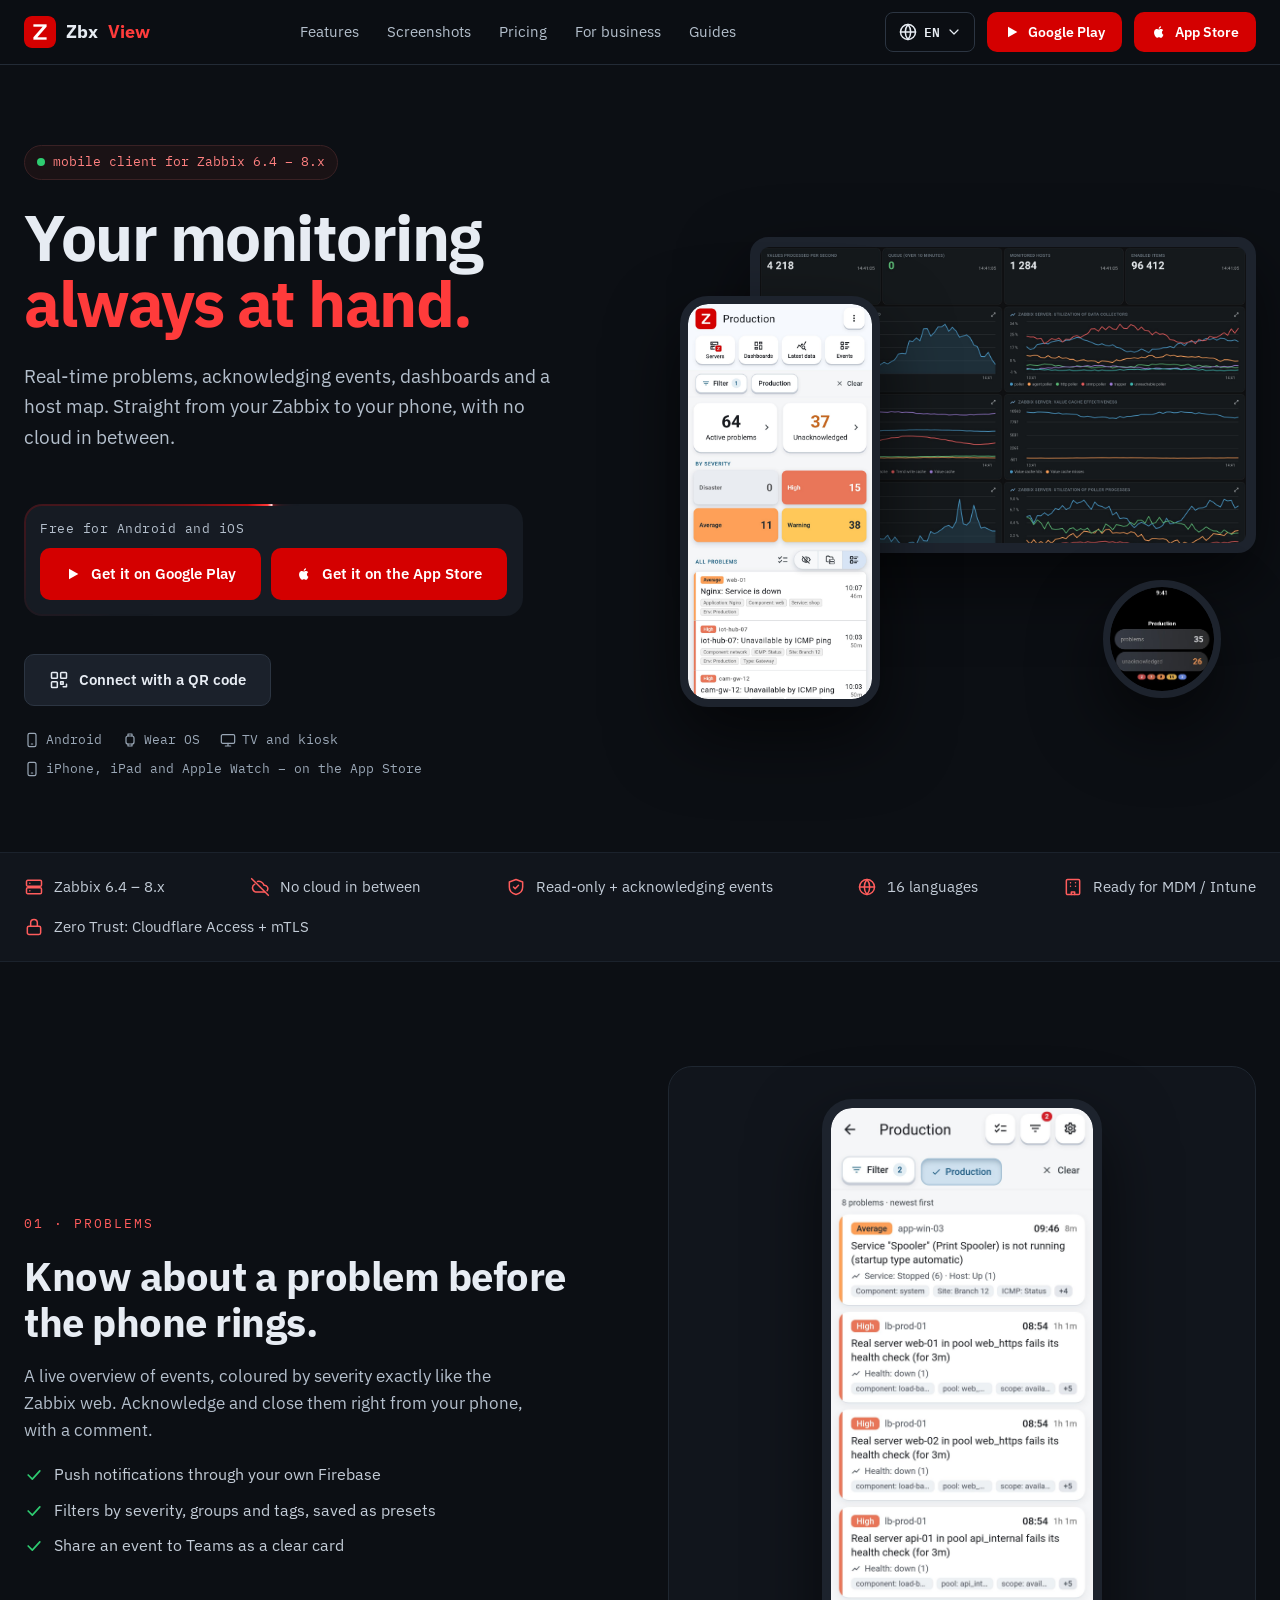
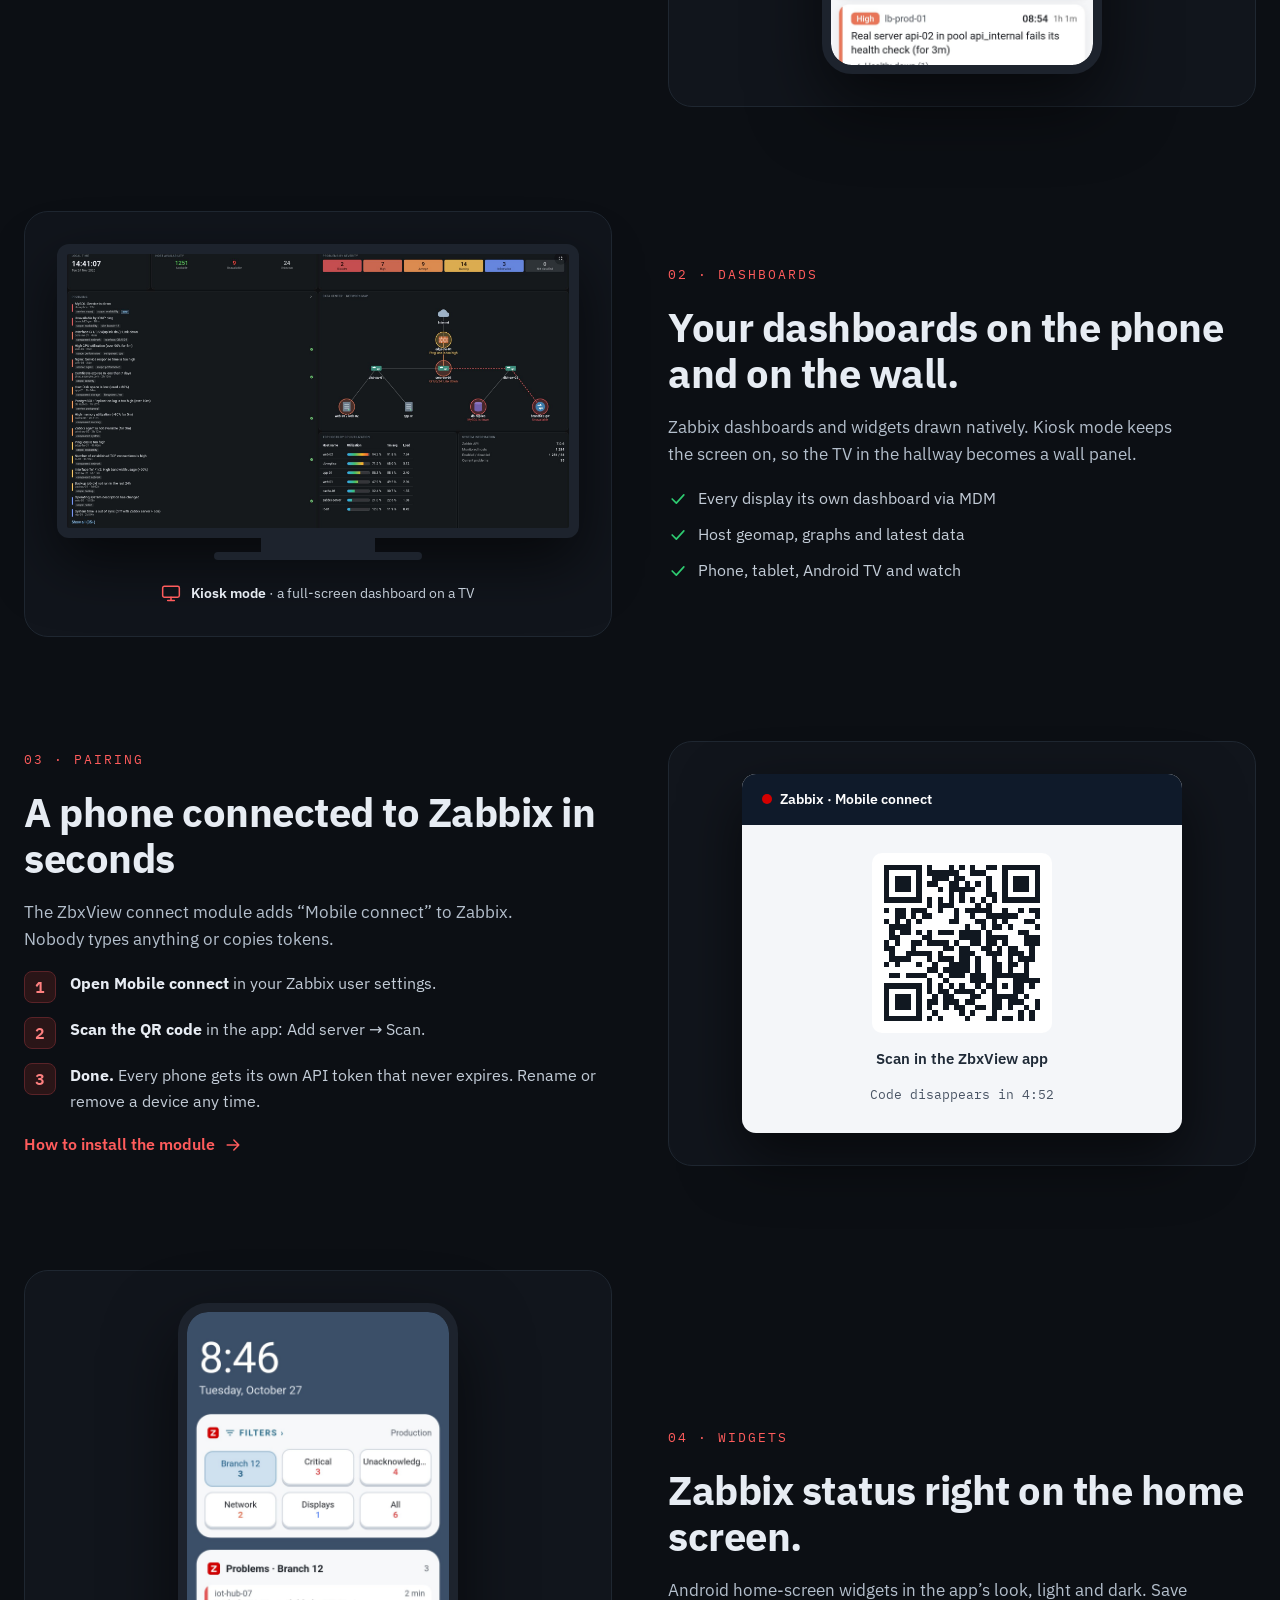
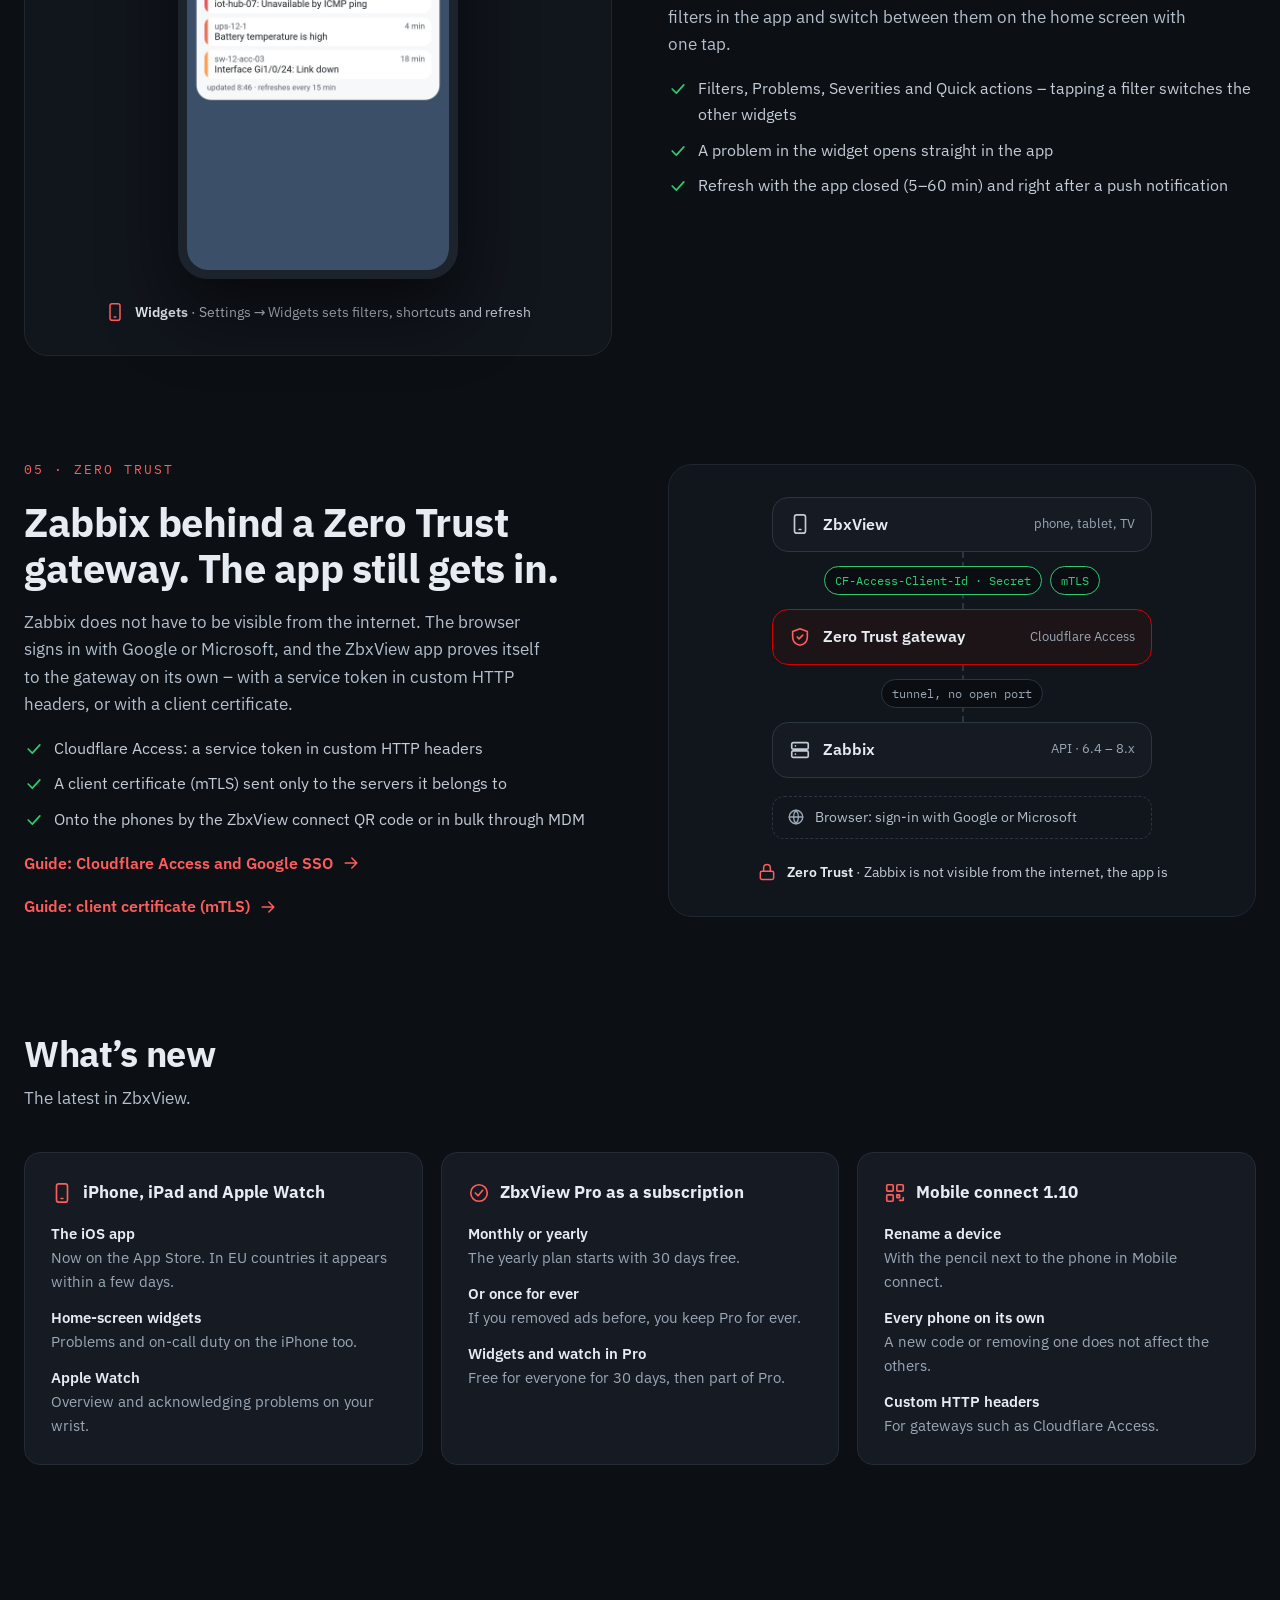
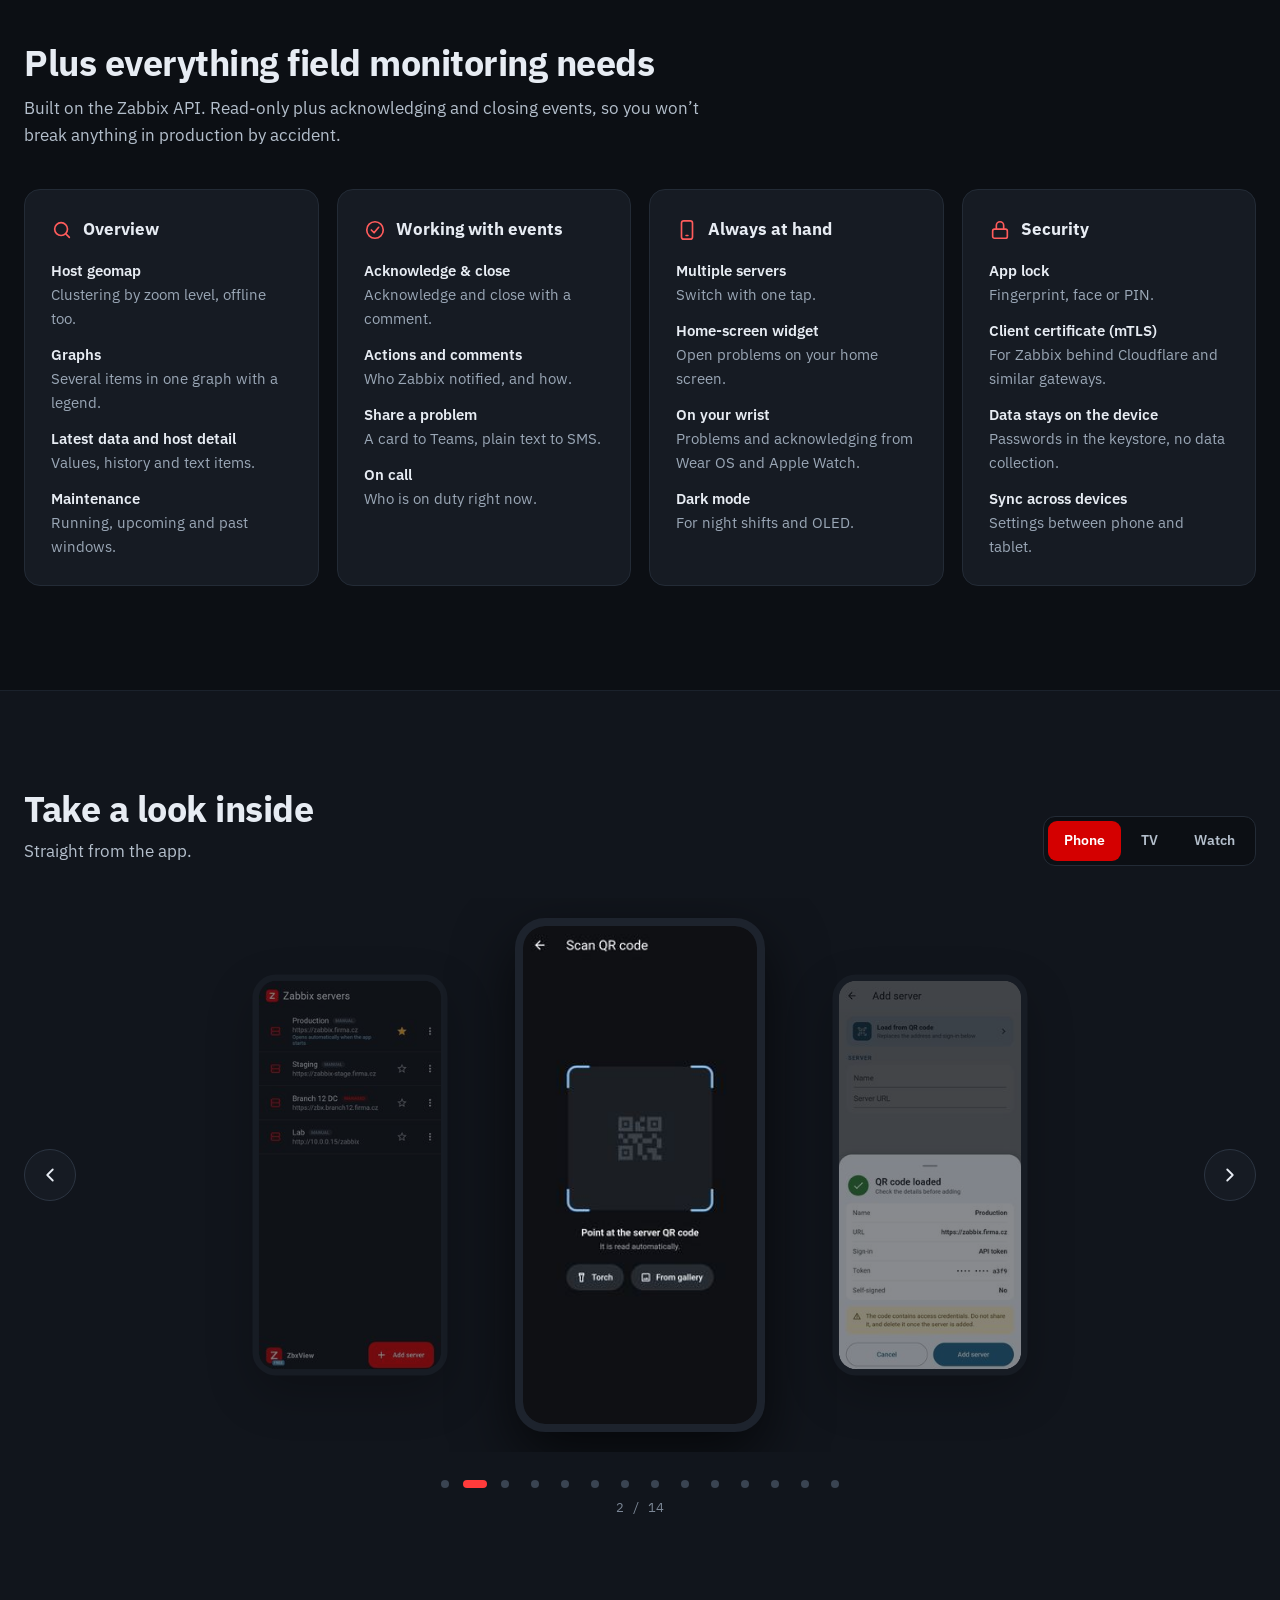
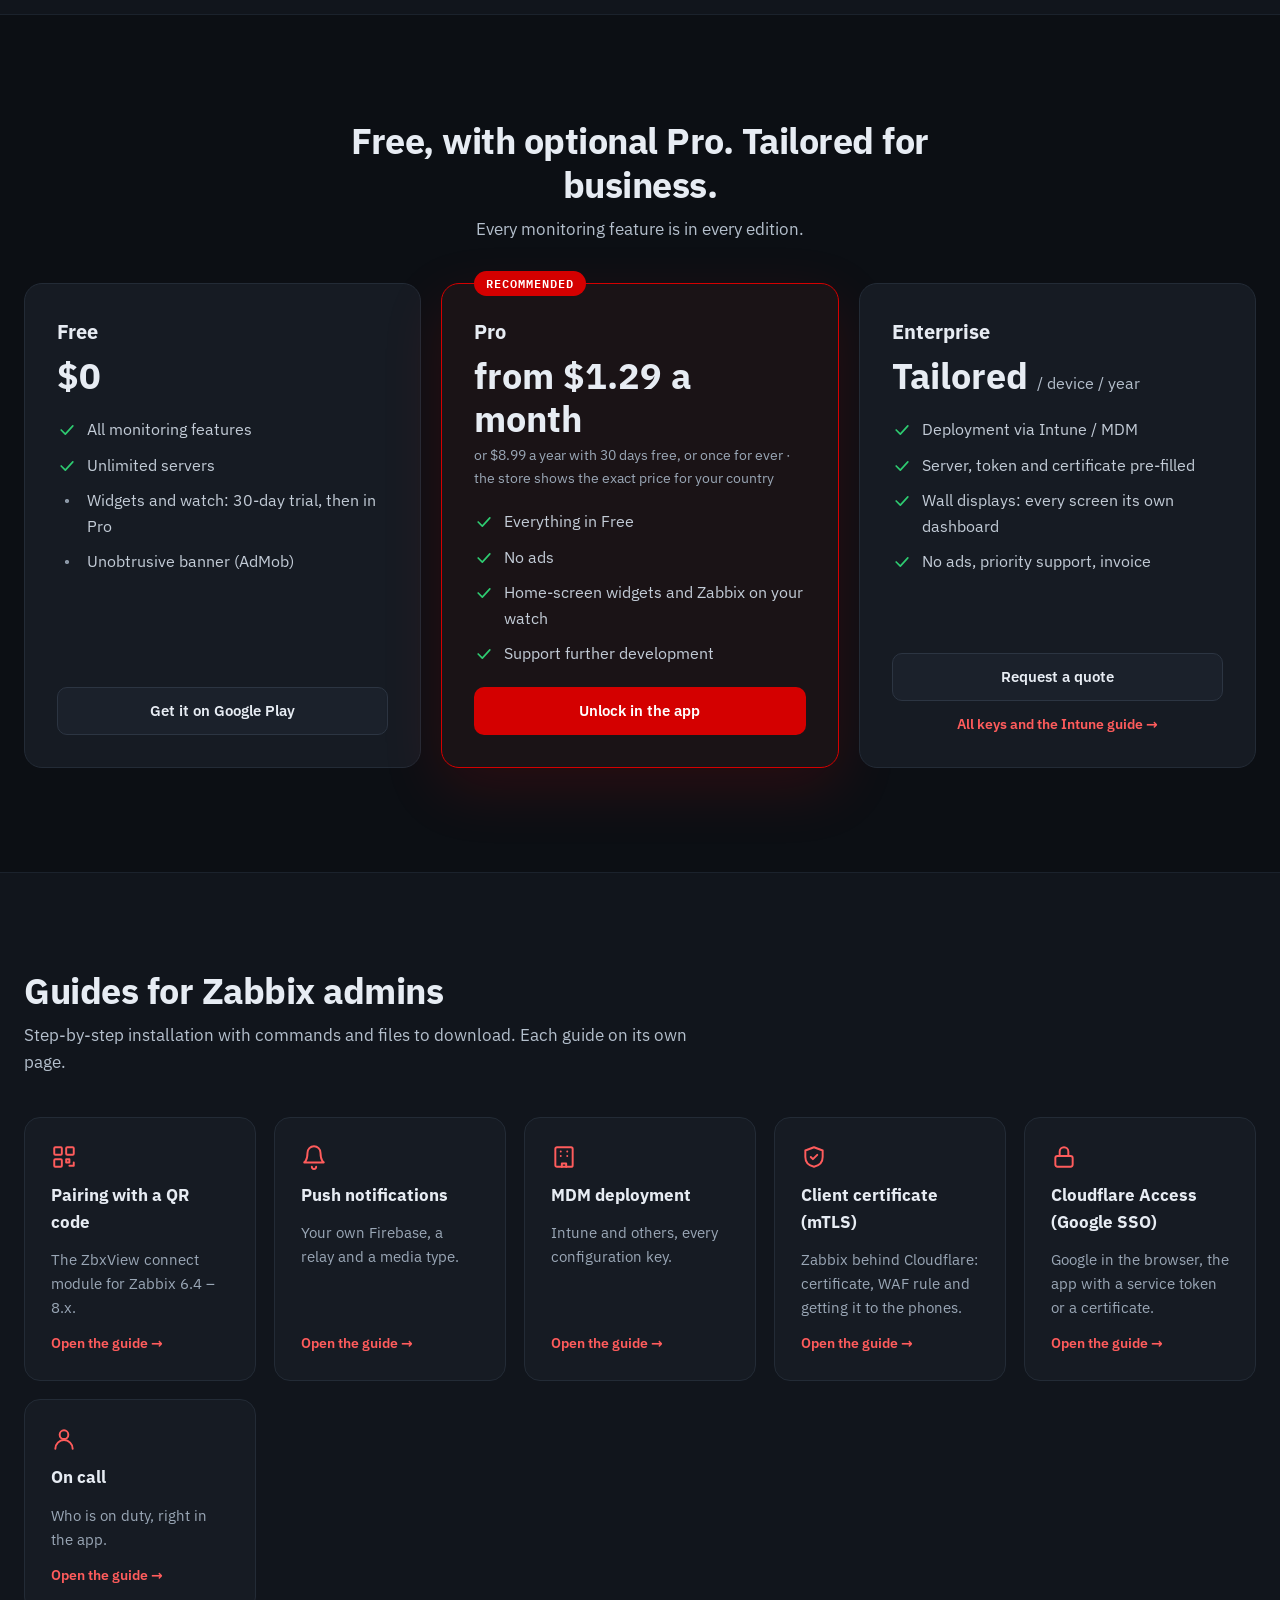
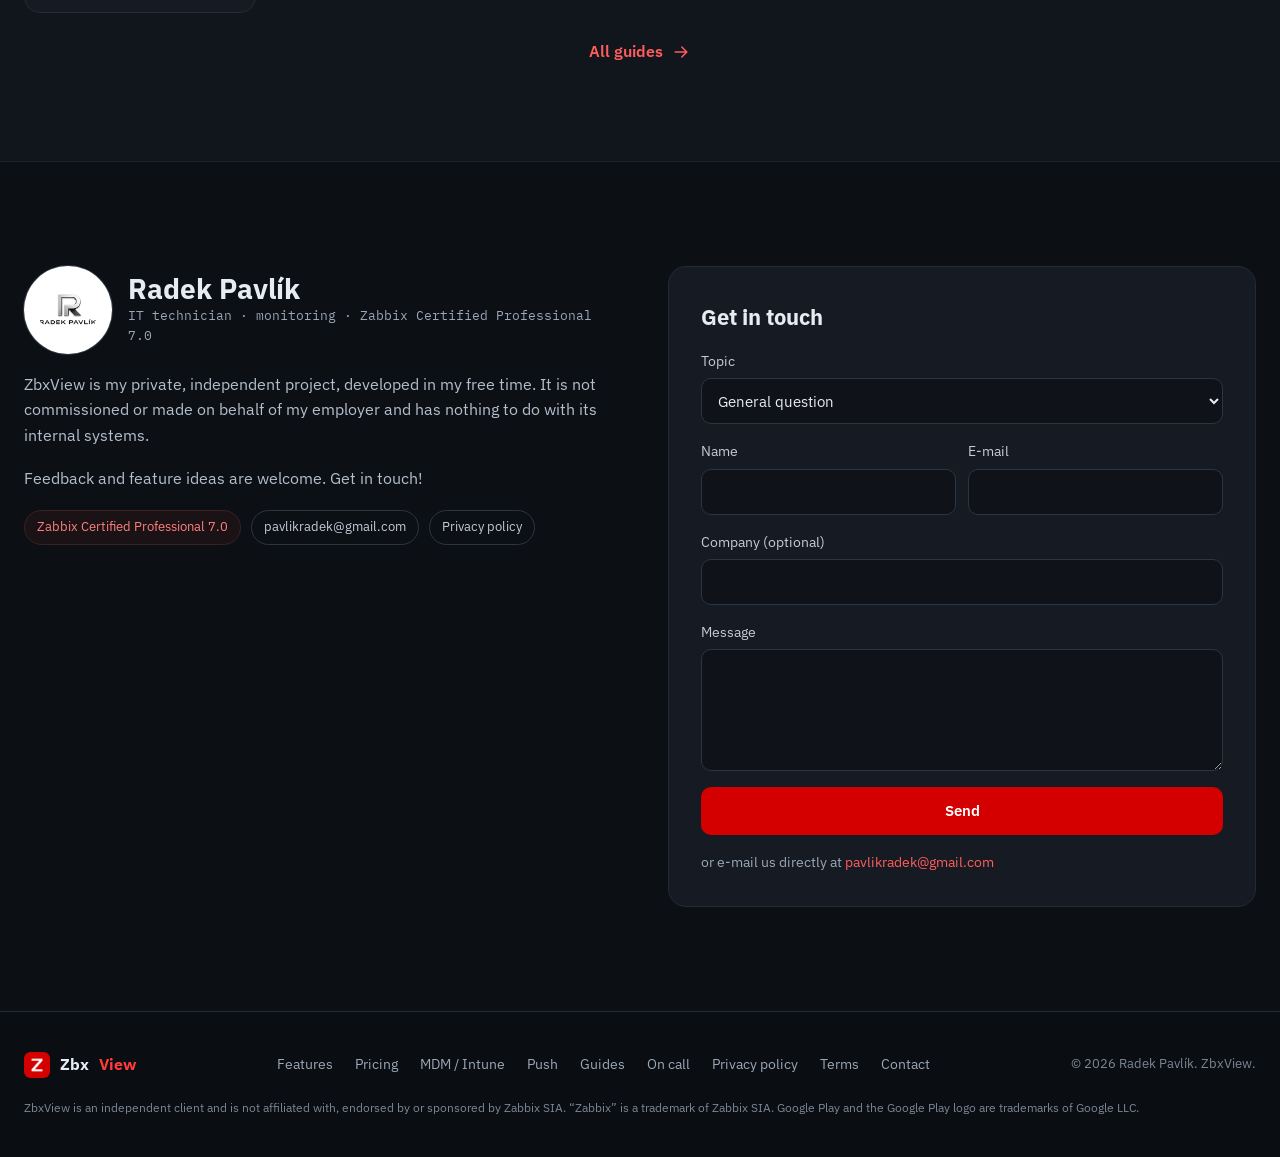
==== commit bd23dd3a: "Supported Zabbix versions: 6.4 – 8.x (runs on 8.2 too), not 6.4 – 8.0 Co-Authored-By: Claude Opus 5." ====
--- a/index.html
+++ b/index.html
@@ -96,7 +96,7 @@
   <section class="hero" id="top">
     <div class="wrap two-col">
       <div class="hero-text">
-        <span class="eyebrow"><span class="dot"></span><span data-i18n="hero_eyebrow2">mobilní klient pro Zabbix 6.4 – 8.0</span></span>
+        <span class="eyebrow"><span class="dot"></span><span data-i18n="hero_eyebrow2">mobilní klient pro Zabbix 6.4 – 8.x</span></span>
         <h1 data-i18n="hero_h1">Tvůj monitoring<br /><span>vždy po ruce.</span></h1>
         <p class="lead" data-i18n="hero_lead2">Problémy v reálném čase, potvrzování událostí, dashboardy i mapa hostů. Přímo z tvého Zabbixu do telefonu, bez cloudu uprostřed.</p>
         <div class="stores">
@@ -127,7 +127,7 @@
   <!-- AT A GLANCE -->
   <section class="strip" aria-label="ZbxView">
     <div class="wrap strip-row">
-      <span><svg class="ic"><use href="#i-server"/></svg>Zabbix 6.4 – 8.0</span>
+      <span><svg class="ic"><use href="#i-server"/></svg>Zabbix 6.4 – 8.x</span>
       <span><svg class="ic"><use href="#i-cloudoff"/></svg><span data-i18n="tr2">Žádný cloud uprostřed</span></span>
       <span><svg class="ic"><use href="#i-shield"/></svg><span data-i18n="tr3">Jen čtení + potvrzení událostí</span></span>
       <span><svg class="ic"><use href="#i-globe"/></svg><span data-i18n="tr4">16 jazyků</span></span>
@@ -237,7 +237,7 @@
             <div class="zt-link"><span class="zt-chip">CF-Access-Client-Id · Secret</span><span class="zt-chip">mTLS</span></div>
             <div class="zt-node zt-gate"><svg class="ic"><use href="#i-shield"/></svg><b data-i18n="sc5_n2">Zero Trust brána</b><span>Cloudflare Access</span></div>
             <div class="zt-link"><span class="zt-chip zt-chip-dim" data-i18n="sc5_tunnel">tunel, žádný otevřený port</span></div>
-            <div class="zt-node"><svg class="ic"><use href="#i-server"/></svg><b>Zabbix</b><span>API · 6.4 – 8.0</span></div>
+            <div class="zt-node"><svg class="ic"><use href="#i-server"/></svg><b>Zabbix</b><span>API · 6.4 – 8.x</span></div>
             <div class="zt-side"><svg class="ic"><use href="#i-globe"/></svg><span data-i18n="sc5_browser">Prohlížeč: přihlášení přes Google nebo Microsoft</span></div>
           </div>
           <p class="sc-cap"><svg class="ic"><use href="#i-lock"/></svg><span data-i18n="sc5_cap"><b>Zero Trust</b> · Zabbix není vidět z internetu, aplikace ano</span></p>
@@ -413,7 +413,7 @@
         <a class="card guide" href="connect.html">
           <svg class="ic ic-l"><use href="#i-qr"/></svg>
           <b data-i18n="gd1_h">Párování QR kódem</b>
-          <span data-i18n="gd1_p">Modul ZbxView connect pro Zabbix 6.4 – 8.0.</span>
+          <span data-i18n="gd1_p">Modul ZbxView connect pro Zabbix 6.4 – 8.x.</span>
           <em data-i18n="gd_open">Otevřít návod →</em>
         </a>
         <a class="card guide" href="push.html">
@@ -590,7 +590,7 @@
       "g4_h": "Security",
       "g4_local": "Data stays on the device",
       "gd1_h": "Pairing with a QR code",
-      "gd1_p": "The ZbxView connect module for Zabbix 6.4 – 8.0.",
+      "gd1_p": "The ZbxView connect module for Zabbix 6.4 – 8.x.",
       "gd2_h": "Push notifications",
       "gd2_p": "Your own Firebase, a relay and a media type.",
       "gd3_h": "MDM deployment",
@@ -605,7 +605,7 @@
       "gd_open": "Open the guide →",
       "gd_p": "Step-by-step installation with commands and files to download. Each guide on its own page.",
       "hero_cta2": "Get it on Google Play",
-      "hero_eyebrow2": "mobile client for Zabbix 6.4 – 8.0",
+      "hero_eyebrow2": "mobile client for Zabbix 6.4 – 8.x",
       "hero_h1": "Your monitoring<br /><span>always at hand.</span>",
       "hero_lead2": "Real-time problems, acknowledging events, dashboards and a host map. Straight from your Zabbix to your phone, with no cloud in between.",
       "hero_qr": "Connect with a QR code",
@@ -785,7 +785,7 @@
       "g4_h": "Sicherheit",
       "g4_local": "Daten bleiben auf dem Gerät",
       "gd1_h": "Kopplung per QR-Code",
-      "gd1_p": "Das Modul ZbxView connect für Zabbix 6.4 – 8.0.",
+      "gd1_p": "Das Modul ZbxView connect für Zabbix 6.4 – 8.x.",
       "gd2_h": "Push-Benachrichtigungen",
       "gd2_p": "Eigenes Firebase, Relay und Medientyp.",
       "gd3_h": "Bereitstellung per MDM",
@@ -800,7 +800,7 @@
       "gd_open": "Anleitung öffnen →",
       "gd_p": "Installation Schritt für Schritt, mit Befehlen und Dateien zum Herunterladen. Jede Anleitung auf eigener Seite.",
       "hero_cta2": "Bei Google Play holen",
-      "hero_eyebrow2": "mobiler Client für Zabbix 6.4 – 8.0",
+      "hero_eyebrow2": "mobiler Client für Zabbix 6.4 – 8.x",
       "hero_h1": "Ihr Monitoring<br /><span>immer griffbereit.</span>",
       "hero_lead2": "Probleme in Echtzeit, Ereignisse bestätigen, Dashboards und eine Hostkarte. Direkt aus Ihrem Zabbix aufs Telefon, ohne Cloud dazwischen.",
       "hero_qr": "Per QR-Code verbinden",
@@ -980,7 +980,7 @@
       "g4_h": "Seguridad",
       "g4_local": "Los datos se quedan en el dispositivo",
       "gd1_h": "Emparejamiento con código QR",
-      "gd1_p": "El módulo ZbxView connect para Zabbix 6.4 – 8.0.",
+      "gd1_p": "El módulo ZbxView connect para Zabbix 6.4 – 8.x.",
       "gd2_h": "Notificaciones push",
       "gd2_p": "Tu propio Firebase, un relay y un tipo de medio.",
       "gd3_h": "Despliegue con MDM",
@@ -995,7 +995,7 @@
       "gd_open": "Abrir la guía →",
       "gd_p": "Instalación paso a paso, con comandos y archivos para descargar. Cada guía en su propia página.",
       "hero_cta2": "Disponible en Google Play",
-      "hero_eyebrow2": "cliente móvil para Zabbix 6.4 – 8.0",
+      "hero_eyebrow2": "cliente móvil para Zabbix 6.4 – 8.x",
       "hero_h1": "Tu monitorización<br /><span>siempre a mano.</span>",
       "hero_lead2": "Problemas en tiempo real, reconocimiento de eventos, dashboards y mapa de hosts. Directo de tu Zabbix al teléfono, sin nube de por medio.",
       "hero_qr": "Conectar con código QR",
@@ -1175,7 +1175,7 @@
       "g4_h": "Sécurité",
       "g4_local": "Les données restent sur l’appareil",
       "gd1_h": "Appairage par QR code",
-      "gd1_p": "Le module ZbxView connect pour Zabbix 6.4 – 8.0.",
+      "gd1_p": "Le module ZbxView connect pour Zabbix 6.4 – 8.x.",
       "gd2_h": "Notifications push",
       "gd2_p": "Votre propre Firebase, un relais et un type de média.",
       "gd3_h": "Déploiement via MDM",
@@ -1190,7 +1190,7 @@
       "gd_open": "Ouvrir le guide →",
       "gd_p": "Installation pas à pas, avec commandes et fichiers à télécharger. Chaque guide sur sa propre page.",
       "hero_cta2": "Disponible sur Google Play",
-      "hero_eyebrow2": "client mobile pour Zabbix 6.4 – 8.0",
+      "hero_eyebrow2": "client mobile pour Zabbix 6.4 – 8.x",
       "hero_h1": "Votre supervision<br /><span>toujours à portée de main.</span>",
       "hero_lead2": "Problèmes en temps réel, acquittement des événements, dashboards et carte des hôtes. Directement de votre Zabbix au téléphone, sans cloud au milieu.",
       "hero_qr": "Connecter par QR code",
@@ -1370,7 +1370,7 @@
       "g4_h": "Drošība",
       "g4_local": "Dati paliek ierīcē",
       "gd1_h": "Savienošana ar QR kodu",
-      "gd1_p": "Modulis ZbxView connect Zabbix 6.4 – 8.0.",
+      "gd1_p": "Modulis ZbxView connect Zabbix 6.4 – 8.x.",
       "gd2_h": "Push paziņojumi",
       "gd2_p": "Savs Firebase, relejs un multivides tips.",
       "gd3_h": "Izvietošana ar MDM",
@@ -1385,7 +1385,7 @@
       "gd_open": "Atvērt ceļvedi →",
       "gd_p": "Uzstādīšana soli pa solim, ar komandām un lejupielādējamiem failiem. Katrs ceļvedis savā lapā.",
       "hero_cta2": "Iegūt Google Play",
-      "hero_eyebrow2": "mobilais klients Zabbix 6.4 – 8.0",
+      "hero_eyebrow2": "mobilais klients Zabbix 6.4 – 8.x",
       "hero_h1": "Jūsu uzraudzība<br /><span>vienmēr pa rokai.</span>",
       "hero_lead2": "Problēmas reāllaikā, notikumu apstiprināšana, informācijas paneļi un resursdatoru karte. Tieši no jūsu Zabbix uz tālruni, bez mākoņa pa vidu.",
       "hero_qr": "Savienot ar QR kodu",
@@ -1565,7 +1565,7 @@
       "g4_h": "Segurança",
       "g4_local": "Os dados ficam no dispositivo",
       "gd1_h": "Pareamento com código QR",
-      "gd1_p": "O módulo ZbxView connect para Zabbix 6.4 – 8.0.",
+      "gd1_p": "O módulo ZbxView connect para Zabbix 6.4 – 8.x.",
       "gd2_h": "Notificações push",
       "gd2_p": "Seu próprio Firebase, um relay e um tipo de mídia.",
       "gd3_h": "Implantação via MDM",
@@ -1580,7 +1580,7 @@
       "gd_open": "Abrir o guia →",
       "gd_p": "Instalação passo a passo com comandos e arquivos para baixar. Cada guia em sua própria página.",
       "hero_cta2": "Disponível no Google Play",
-      "hero_eyebrow2": "cliente móvel para Zabbix 6.4 – 8.0",
+      "hero_eyebrow2": "cliente móvel para Zabbix 6.4 – 8.x",
       "hero_h1": "Seu monitoramento<br /><span>sempre à mão.</span>",
       "hero_lead2": "Incidentes em tempo real, reconhecimento de eventos, dashboards e mapa de hosts. Direto do seu Zabbix para o seu telefone, sem nuvem no meio.",
       "hero_qr": "Conecte com um código QR",
@@ -1760,7 +1760,7 @@
       "g4_h": "Безопасность",
       "g4_local": "Данные остаются на устройстве",
       "gd1_h": "Сопряжение по QR-коду",
-      "gd1_p": "Модуль ZbxView connect для Zabbix 6.4 – 8.0.",
+      "gd1_p": "Модуль ZbxView connect для Zabbix 6.4 – 8.x.",
       "gd2_h": "Push-уведомления",
       "gd2_p": "Свой Firebase, ретранслятор и способ оповещений.",
       "gd3_h": "Развертывание через MDM",
@@ -1775,7 +1775,7 @@
       "gd_open": "Открыть руководство →",
       "gd_p": "Пошаговая установка с командами и файлами для скачивания. Каждое руководство на отдельной странице.",
       "hero_cta2": "Скачать в Google Play",
-      "hero_eyebrow2": "мобильный клиент для Zabbix 6.4 – 8.0",
+      "hero_eyebrow2": "мобильный клиент для Zabbix 6.4 – 8.x",
       "hero_h1": "Ваш мониторинг<br /><span>всегда под рукой.</span>",
       "hero_lead2": "Проблемы в реальном времени, подтверждение событий, панели и карта узлов сети. Прямо из вашего Zabbix на телефон, без облака посередине.",
       "hero_qr": "Подключение по QR-коду",
@@ -1955,7 +1955,7 @@
       "g4_h": "Sicurezza",
       "g4_local": "I dati restano sul dispositivo",
       "gd1_h": "Abbinamento con un codice QR",
-      "gd1_p": "Il modulo ZbxView connect per Zabbix 6.4 – 8.0.",
+      "gd1_p": "Il modulo ZbxView connect per Zabbix 6.4 – 8.x.",
       "gd2_h": "Notifiche push",
       "gd2_p": "Il tuo Firebase, un relay e un tipo di supporto.",
       "gd3_h": "Distribuzione MDM",
@@ -1970,7 +1970,7 @@
       "gd_open": "Apri la guida →",
       "gd_p": "Installazione passo passo con comandi e file da scaricare. Ogni guida nella sua pagina.",
       "hero_cta2": "Disponibile su Google Play",
-      "hero_eyebrow2": "client mobile per Zabbix 6.4 – 8.0",
+      "hero_eyebrow2": "client mobile per Zabbix 6.4 – 8.x",
       "hero_h1": "Il tuo monitoraggio<br /><span>sempre a portata di mano.</span>",
       "hero_lead2": "Problemi in tempo reale, presa visione degli eventi, dashboard e mappa degli host. Direttamente dal tuo Zabbix al telefono, senza cloud in mezzo.",
       "hero_qr": "Connetti con un codice QR",
@@ -2150,7 +2150,7 @@
       "g4_h": "Bezpieczeństwo",
       "g4_local": "Dane zostają na urządzeniu",
       "gd1_h": "Parowanie kodem QR",
-      "gd1_p": "Moduł ZbxView connect dla Zabbixa 6.4 – 8.0.",
+      "gd1_p": "Moduł ZbxView connect dla Zabbixa 6.4 – 8.x.",
       "gd2_h": "Powiadomienia push",
       "gd2_p": "Własny Firebase, przekaźnik i typ mediów.",
       "gd3_h": "Wdrożenie MDM",
@@ -2165,7 +2165,7 @@
       "gd_open": "Otwórz przewodnik →",
       "gd_p": "Instalacja krok po kroku z poleceniami i plikami do pobrania. Każdy przewodnik na osobnej stronie.",
       "hero_cta2": "Pobierz z Google Play",
-      "hero_eyebrow2": "mobilny klient dla Zabbixa 6.4 – 8.0",
+      "hero_eyebrow2": "mobilny klient dla Zabbixa 6.4 – 8.x",
       "hero_h1": "Twój monitoring<br /><span>zawsze pod ręką.</span>",
       "hero_lead2": "Problemy w czasie rzeczywistym, potwierdzanie zdarzeń, pulpity i mapa hostów. Prosto z Twojego Zabbixa na telefon, bez chmury pośrodku.",
       "hero_qr": "Połącz kodem QR",
@@ -2345,7 +2345,7 @@
       "g4_h": "セキュリティ",
       "g4_local": "データは端末内に保存",
       "gd1_h": "QR コードでペアリング",
-      "gd1_p": "Zabbix 6.4 – 8.0 用の ZbxView connect モジュール。",
+      "gd1_p": "Zabbix 6.4 – 8.x 用の ZbxView connect モジュール。",
       "gd2_h": "プッシュ通知",
       "gd2_p": "独自の Firebase、リレー、メディアタイプ。",
       "gd3_h": "MDM での配布",
@@ -2360,7 +2360,7 @@
       "gd_open": "ガイドを開く →",
       "gd_p": "コマンドとダウンロード用ファイル付きのステップバイステップのインストール手順。ガイドごとに個別のページがあります。",
       "hero_cta2": "Google Play で手に入れよう",
-      "hero_eyebrow2": "Zabbix 6.4 – 8.0 用モバイルクライアント",
+      "hero_eyebrow2": "Zabbix 6.4 – 8.x 用モバイルクライアント",
       "hero_h1": "監視を<br /><span>いつでも手元に。</span>",
       "hero_lead2": "リアルタイムの障害、イベントの障害確認、ダッシュボード、ホストマップ。クラウドを介さず、Zabbix から端末へ直接。",
       "hero_qr": "QR コードで接続",
@@ -2540,7 +2540,7 @@
       "g4_h": "Безпека",
       "g4_local": "Дані залишаються на пристрої",
       "gd1_h": "Під’єднання через QR-код",
-      "gd1_p": "Модуль ZbxView connect для Zabbix 6.4 – 8.0.",
+      "gd1_p": "Модуль ZbxView connect для Zabbix 6.4 – 8.x.",
       "gd2_h": "Push-сповіщення",
       "gd2_p": "Власний Firebase, relay і тип оповіщення.",
       "gd3_h": "Розгортання через MDM",
@@ -2555,7 +2555,7 @@
       "gd_open": "Відкрити посібник →",
       "gd_p": "Покрокове встановлення з командами та файлами для завантаження. Кожен посібник на окремій сторінці.",
       "hero_cta2": "Завантажити з Google Play",
-      "hero_eyebrow2": "мобільний клієнт для Zabbix 6.4 – 8.0",
+      "hero_eyebrow2": "мобільний клієнт для Zabbix 6.4 – 8.x",
       "hero_h1": "Ваш моніторинг<br /><span>завжди під рукою.</span>",
       "hero_lead2": "Проблеми в реальному часі, підтвердження подій, дашборди й карта хостів. Напряму з вашого Zabbix на телефон, без хмари посередині.",
       "hero_qr": "Підключення через QR-код",
@@ -2735,7 +2735,7 @@
       "g4_h": "Bezpečnosť",
       "g4_local": "Dáta zostávajú v zariadení",
       "gd1_h": "Párovanie QR kódom",
-      "gd1_p": "Modul ZbxView connect pre Zabbix 6.4 – 8.0.",
+      "gd1_p": "Modul ZbxView connect pre Zabbix 6.4 – 8.x.",
       "gd2_h": "Push notifikácie",
       "gd2_p": "Vlastný Firebase, relay a typ média.",
       "gd3_h": "Nasadenie cez MDM",
@@ -2750,7 +2750,7 @@
       "gd_open": "Otvoriť návod →",
       "gd_p": "Inštalácia krok za krokom s príkazmi a súbormi na stiahnutie. Každý návod na samostatnej stránke.",
       "hero_cta2": "Stiahnuť na Google Play",
-      "hero_eyebrow2": "mobilný klient pre Zabbix 6.4 – 8.0",
+      "hero_eyebrow2": "mobilný klient pre Zabbix 6.4 – 8.x",
       "hero_h1": "Váš monitoring<br /><span>vždy po ruke.</span>",
       "hero_lead2": "Problémy v reálnom čase, potvrdzovanie udalostí, dashboardy a mapa hostiteľov. Priamo z vášho Zabbixu do telefónu, bez cloudu uprostred.",
       "hero_qr": "Pripojiť QR kódom",
@@ -2930,7 +2930,7 @@
       "g4_h": "Güvenlik",
       "g4_local": "Veriler cihazda kalır",
       "gd1_h": "QR koduyla eşleştirme",
-      "gd1_p": "Zabbix 6.4 – 8.0 için ZbxView connect modülü.",
+      "gd1_p": "Zabbix 6.4 – 8.x için ZbxView connect modülü.",
       "gd2_h": "Push bildirimleri",
       "gd2_p": "Kendi Firebase'iniz, bir relay ve bir medya türü.",
       "gd3_h": "MDM ile dağıtım",
@@ -2945,7 +2945,7 @@
       "gd_open": "Kılavuzu aç →",
       "gd_p": "Komutlar ve indirilebilir dosyalarla adım adım kurulum. Her kılavuz kendi sayfasında.",
       "hero_cta2": "Google Play'den edinin",
-      "hero_eyebrow2": "Zabbix 6.4 – 8.0 için mobil istemci",
+      "hero_eyebrow2": "Zabbix 6.4 – 8.x için mobil istemci",
       "hero_h1": "İzlemeniz<br /><span>her zaman elinizin altında.</span>",
       "hero_lead2": "Gerçek zamanlı sorunlar, olay onaylama, panolar ve host haritası. Arada hiçbir bulut olmadan, doğrudan Zabbix'inizden telefonunuza.",
       "hero_qr": "QR koduyla bağlanın",
@@ -3125,7 +3125,7 @@
       "g4_h": "安全",
       "g4_local": "数据保留在设备上",
       "gd1_h": "使用二维码配对",
-      "gd1_p": "适用于 Zabbix 6.4 – 8.0 的 ZbxView connect 模块。",
+      "gd1_p": "适用于 Zabbix 6.4 – 8.x 的 ZbxView connect 模块。",
       "gd2_h": "推送通知",
       "gd2_p": "您自己的 Firebase、relay 和媒介类型。",
       "gd3_h": "MDM 部署",
@@ -3140,7 +3140,7 @@
       "gd_open": "打开指南 →",
       "gd_p": "分步安装说明，附带命令和可下载文件。每篇指南独立成页。",
       "hero_cta2": "在 Google Play 上获取",
-      "hero_eyebrow2": "适用于 Zabbix 6.4 – 8.0 的移动客户端",
+      "hero_eyebrow2": "适用于 Zabbix 6.4 – 8.x 的移动客户端",
       "hero_h1": "您的监控<br /><span>随时在手。</span>",
       "hero_lead2": "实时问题、确认事件、仪表板和主机地图。直接从您的 Zabbix 到您的手机，中间没有云。",
       "hero_qr": "用二维码连接",
@@ -3320,7 +3320,7 @@
       "g4_h": "보안",
       "g4_local": "데이터는 기기에만 저장",
       "gd1_h": "QR 코드로 페어링",
-      "gd1_p": "Zabbix 6.4 – 8.0용 ZbxView connect 모듈.",
+      "gd1_p": "Zabbix 6.4 – 8.x용 ZbxView connect 모듈.",
       "gd2_h": "푸시 알림",
       "gd2_p": "자체 Firebase, 릴레이, 미디어 유형.",
       "gd3_h": "MDM 배포",
@@ -3335,7 +3335,7 @@
       "gd_open": "가이드 열기 →",
       "gd_p": "명령어와 다운로드 파일을 포함한 단계별 설치. 가이드마다 별도 페이지.",
       "hero_cta2": "Google Play에서 받기",
-      "hero_eyebrow2": "Zabbix 6.4 – 8.0용 모바일 클라이언트",
+      "hero_eyebrow2": "Zabbix 6.4 – 8.x용 모바일 클라이언트",
       "hero_h1": "모니터링을<br /><span>언제나 손안에.</span>",
       "hero_lead2": "실시간 문제, 이벤트 확인, 대시보드, 호스트 지도. 중간에 클라우드 없이 Zabbix에서 휴대폰으로 바로.",
       "hero_qr": "QR 코드로 연결",
--- a/landing.css
+++ b/landing.css
@@ -389,18 +389,17 @@
 .zt-side { margin-top: 18px; display: flex; align-items: center; gap: 10px; padding: 10px 14px; border: 1px dashed var(--line-2); border-radius: 12px; font-size: 13.5px; color: var(--muted); }
 .zt-side .ic { width: 18px; height: 18px; flex-shrink: 0; color: var(--muted-2); }
 
-/* Store buttons: both stores side by side in one frame with a slowly turning gradient line */
+/* Store buttons: both stores in one frame; a Zabbix-red spark runs round the
+   (otherwise invisible) edge, leaving a fading trail behind it. */
 @property --stores-a { syntax: '<angle>'; inherits: false; initial-value: 0deg; }
 .stores { position: relative; display: inline-flex; flex-direction: column; gap: 10px; margin-top: 28px; padding: 14px 16px 16px; border-radius: 18px; background: var(--card); isolation: isolate; max-width: 100%; box-sizing: border-box; }
-.stores::before { content: ""; position: absolute; inset: 0; border-radius: inherit; padding: 1.5px; background: conic-gradient(from var(--stores-a), #d40000, #ff8a3d, #ffc859, #4796c4, #7c5cff, #d40000); -webkit-mask: linear-gradient(#000 0 0) content-box, linear-gradient(#000 0 0); -webkit-mask-composite: xor; mask-composite: exclude; animation: stores-spin 8s linear infinite; z-index: -1; }
-.stores::after { content: ""; position: absolute; inset: -18px; border-radius: 30px; background: radial-gradient(60% 60% at 50% 50%, rgba(212,0,0,.18), transparent 70%); filter: blur(12px); z-index: -2; animation: stores-glow 4s ease-in-out infinite alternate; }
+.stores::before { content: ""; position: absolute; inset: 0; border-radius: inherit; padding: 2px; background: conic-gradient(from var(--stores-a), transparent 0deg, transparent 250deg, rgba(212,0,0,.15) 290deg, rgba(212,0,0,.6) 335deg, #ff3b3b 354deg, #ffd0d0 358deg, transparent 360deg); -webkit-mask: linear-gradient(#000 0 0) content-box, linear-gradient(#000 0 0); -webkit-mask-composite: xor; mask-composite: exclude; animation: stores-spin 4.5s linear infinite; filter: drop-shadow(0 0 4px rgba(255,40,40,.9)) drop-shadow(0 0 10px rgba(212,0,0,.6)); z-index: -1; }
 .stores-label { font-family: var(--mono, monospace); font-size: 12.5px; letter-spacing: .04em; color: var(--muted, #9aa4b2); }
 .stores-row { display: flex; gap: 10px; flex-wrap: wrap; }
 .store-btn { flex: 1 1 220px; justify-content: center; transition: transform .15s ease, box-shadow .15s ease; }
 .store-btn:hover { transform: translateY(-2px); box-shadow: 0 8px 22px rgba(212,0,0,.35); }
 .cta-sub { margin-top: 14px; }
 @keyframes stores-spin { to { --stores-a: 360deg; } }
-@keyframes stores-glow { from { opacity: .55; } to { opacity: 1; } }
-@media (prefers-reduced-motion: reduce) { .stores::before, .stores::after { animation: none; } }
+@media (prefers-reduced-motion: reduce) { .stores::before { animation: none; } }
 @media (max-width: 520px) { .stores { display: flex; } .store-btn { flex-basis: 100%; } }
 @media (max-width: 860px) { .nav-appstore { display: none; } }
